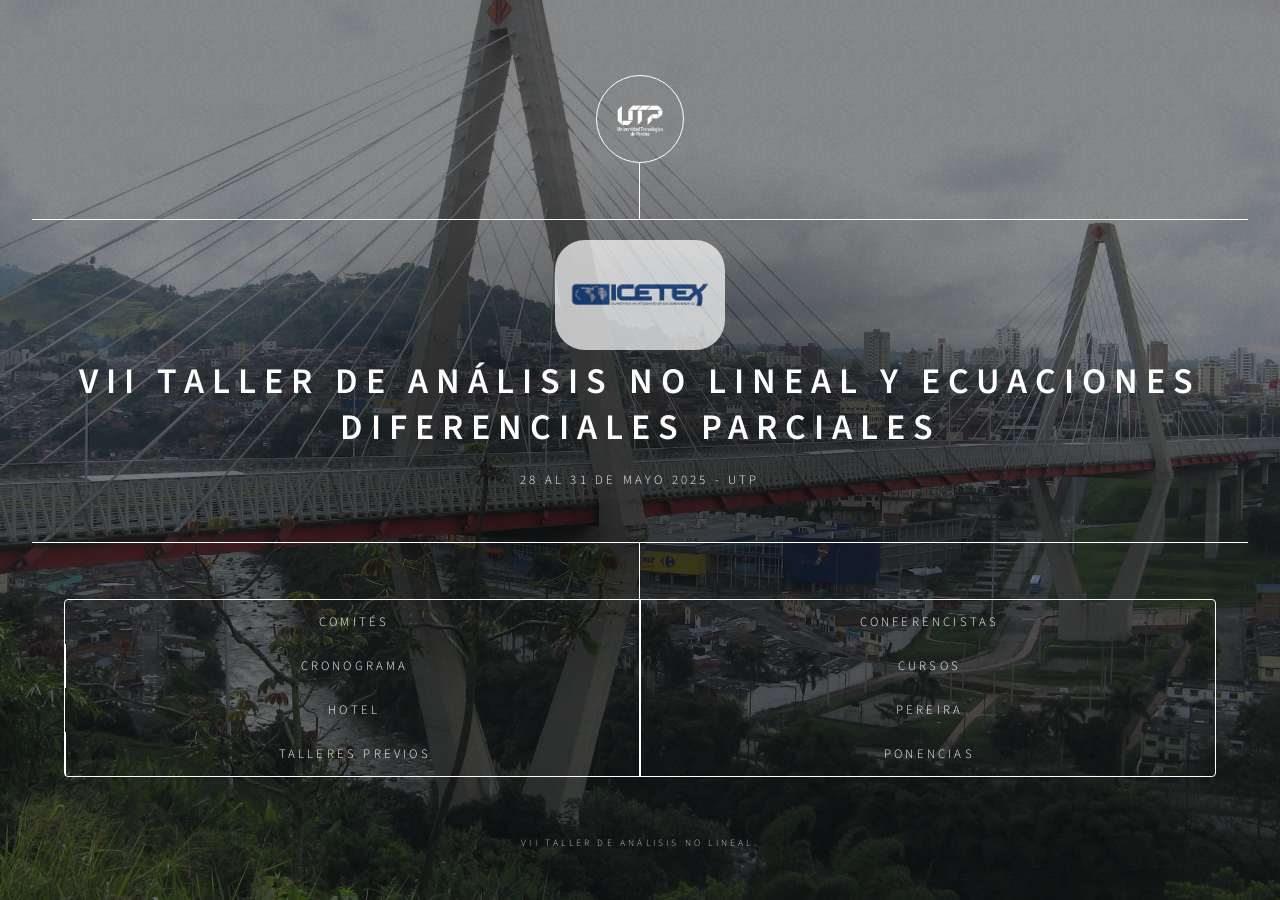
==== index.html @ 069fde7e "v" ====
<!DOCTYPE html>
<!--
	VII taller de análisis no lineal y ecuaciones diferenciales parciales
	html5up.net | @ajlkn
	Free for personal and commercial use under the CCA 3.0 license (html5up.net/license)
-->
<html>
	<head>
		<title>VII taller de análisis no lineal</title>
		<meta charset="utf-8" />
		<meta
			name="viewport"
			content="width=device-width, initial-scale=1, user-scalable=no" />
		<link rel="stylesheet" href="assets/css/main.css" />
		<!-- Foto de pestaña -->
		<link rel="icon" type="image/png" href="./images/logo-utp-square.png" />
		<noscript
			><link rel="stylesheet" href="assets/css/noscript.css"
		/></noscript>
	</head>
	<body class="is-preload">
		<!-- Wrapper -->
		<div id="wrapper">
			<!-- Header -->
			<header id="header">
				<div class="logo">
					<img
						loading="lazy"
						style="
							margin-top: 4px;
							width: 100%;
							height: 100%;
							object-fit: contain;
						"
						src="images/logo-utp.png"
						alt="logo-utp" />
				</div>
				<div class="content">
					<div style="padding-top: 0px" class="inner">
						<img
							loading="lazy"
							style="
								width: 170px;
								padding: 10px;
								max-width: 100%;
								background-color: white;
								content-visibility: auto;
								margin-top: 20px;
								border-radius: 30px;
								opacity: 0.7;
							"
							src="images/logo-icetex.png"
							alt="" />
						<h1>
							VII taller de análisis no lineal y ecuaciones
							diferenciales parciales
						</h1>
						<p>28 al 31 de mayo 2025 - UTP</p>
					</div>
				</div>
				<nav>
					<ul>
						<li><a href="#intro">Comités</a></li>
						<li><a href="#talks">Conferencistas</a></li>
						<li><a href="#schedule">Cronograma</a></li>
						<li>
							<a style="text-wrap: nowrap" href="#mini-courses"
								>Cursos</a
							>
						</li>
						<li><a href="#hotel">Hotel</a></li>
						<li><a href="#pereira">Pereira</a></li>

						<li>
							<a style="text-wrap: nowrap" href="#prev-workshops"
								>Talleres previos</a
							>
						</li>
						<li>
							<a style="text-wrap: nowrap" href="#ponencias"
								>Ponencias</a
							>
						</li>
						<!-- <li><a href="#elements">fotos</a></li> -->
					</ul>
				</nav>
			</header>

			<!-- Main -->
			<div id="main">
				<!-- Intro -->
				<article id="intro">
					<h2 class="major">Comités</h2>
					<span class="image main"
						><img loading="lazy" src="images/pic01.jpg" alt=""
					/></span>
					<div
						style="
							background-color: rgba(255, 255, 255, 0.315);
							border-radius: 10px;
							padding: 10px;
							display: flex;
							justify-content: center;
							flex-direction: column;
							margin-bottom: 30px;
						">
						<div style="width: 100%; text-align: center">
							<b><em>Organiza:</em></b>
						</div>
						<div
							style="
								display: flex;
								align-items: center;
								justify-content: center;
								flex-wrap: wrap;
								content-visibility: auto;
							">
							<img
								loading="lazy"
								style="
									width: 100px;
									padding: 10px;
									max-width: 100%;
									content-visibility: auto;
								"
								src="images/logo-utp-color.png"
								alt="" />
							<img
								loading="lazy"
								style="
									width: 130px;
									padding: 10px;
									max-width: 100%;
									content-visibility: auto;
								"
								src="images/logo-uis.png"
								alt="" />
							<img
								loading="lazy"
								style="
									width: 100px;
									padding: 10px;
									max-width: 100%;
									content-visibility: auto;
								"
								src="images/logo-scm.png"
								alt="" />
							<img
								loading="lazy"
								style="
									width: 100px;
									padding: 10px;
									max-width: 100%;
									content-visibility: auto;
								"
								src="images/logo-icetex.png"
								alt="" />
							<img
								loading="lazy"
								style="
									width: 100px;
									padding: 10px;
									max-width: 100%;
									content-visibility: auto;
								"
								src="images/logo-udf.png"
								alt="" />
							<img
								loading="lazy"
								style="
									width: 100px;
									padding: 10px;
									max-width: 100%;
									content-visibility: auto;
								"
								src="images/logo-unc.png"
								alt="" />
						</div>
					</div>

					<p style="text-align: center">
						<b>Comité Organizador</b> <br />
						- Departamento de Matemáticas (Universidad Tecnológica
						de Pereira)

						<br />
						- Doctorado en Ciencias (universidad Tecnológica de
						Pereira)
						<br />
						- Juan Carlos Hernandez (universidad Nacional Sede
						Bogotá) <br />
						- Sigifredo Herron (Universidad Nacional de Medellin)
						<br />
						- Elder Villamizar (Universidad Industrial de Santander)
						<br />
						- Diana Sanchez (Universidad Nacional Sede Manizales)
						<br />
						- Arturo Sanjuan (Universidad Distrital Francisco Jose
						de Caldas)
					</p>
					<p style="text-align: center">
						<b>Comité Científico</b> <br />
						- Alfonso Castro (Harvey Mudd College, Claremont, USA)
						(Presidente)
						<br />
						- Rosa Pardo (Universidad Complutense, Madrid, España)
						<br />
						- Jorge Cossio (Universidad Nacional Sede Medellin)<br />
						- Fernando Gallego (Universidad Nacional Sede
						Manizales)<br />
						<!-- - Bernhard Ruf (Universidad de Milan, Milan, Italia)<br /> -->
						<!-- - Julio Rossi (Universidad de Buenos Aires, Argentina) -->
					</p>
				</article>

				<!-- talks -->

				<article id="talks">
					<h2 class="major">Conferencistas</h2>
					<span class="image main"
						><img
							loading="lazy"
							src="images/bg-aeroupuerto.jpg"
							alt=""
					/></span>

					<h3 class="major">Conferencistas Internacionales</h3>

					<ul style="list-style-type: none; padding: 0; margin: 0">
						<li
							style="
								border-bottom: 1px solid #ccc;
								padding: 20px 0;
							">
							<div style="display: flex; align-items: center">
								<img
									loading="lazy"
									src="images/conferencistas/alfonso.jpg"
									alt="Alfonso Castro"
									style="
										width: 120px;
										height: 120px;
										border-radius: 50%;
										margin-right: 20px;
									" />

								<div>
									<h3 style="margin: 0; font-size: 1.5em">
										Alfonso Castro
									</h3>
									<p style="margin: 5px 0; color: #ffffff">
										<em
											>Estados Unidos, Harvey Mudd
											College, Claremont</em
										>
									</p>
								</div>
							</div>
						</li>

						<li
							style="
								border-bottom: 1px solid #ccc;
								padding: 20px 0;
							">
							<div style="display: flex; align-items: center">
								<img
									loading="lazy"
									src="images/conferencistas/marcelo.jpg"
									alt="Marcelo Martins"
									style="
										width: 120px;
										height: 120px;
										border-radius: 50%;
										margin-right: 20px;
									" />
								<div>
									<h3 style="margin: 0; font-size: 1.5em">
										MARCELO MARTINS DOS SANTOS
									</h3>
									<p style="margin: 5px 0; color: #ffffff">
										<em
											>Universidade Estadual de Campinas
											Campinas, Brasil</em
										>
									</p>
								</div>
							</div>
						</li>

						<li
							style="
								border-bottom: 1px solid #ccc;
								padding: 20px 0;
							">
							<div style="display: flex; align-items: center">
								<img
									loading="lazy"
									src="images/conferencistas/jaime.jpg"
									alt="Jaime Navarro"
									style="
										width: 120px;
										height: 120px;
										border-radius: 50%;
										margin-right: 20px;
									" />
								<div>
									<h3 style="margin: 0; font-size: 1.5em">
										Jaime Navarro
									</h3>
									<p style="margin: 5px 0; color: #ffffff">
										<em
											>Universidad Autónoma Metropolitana
											de Mexico</em
										>
									</p>
								</div>
							</div>
						</li>

						<li
							style="
								border-bottom: 1px solid #ccc;
								padding: 20px 0;
							">
							<div style="display: flex; align-items: center">
								<img
									loading="lazy"
									src="images/conferencistas/oscar.jpg"
									alt="Oscar Agudelo"
									style="
										width: 120px;
										height: 120px;
										border-radius: 50%;
										margin-right: 20px;
									" />
								<div>
									<h3 style="margin: 0; font-size: 1.5em">
										Oscar Agudelo
									</h3>
									<p style="margin: 5px 0; color: #ffffff">
										<em
											>University of west
											Bohemia in Pilsen</em
										>
									</p>
								</div>
							</div>
						</li>

						<li
							style="
								border-bottom: 1px solid #ccc;
								padding: 20px 0;
							">
							<div style="display: flex; align-items: center">
								<img
									loading="lazy"
									src="images/conferencistas/duvan.jpg"
									alt="Duvan Henao"
									style="
										width: 120px;
										height: 120px;
										border-radius: 50%;
										margin-right: 20px;
										object-fit: cover;
									" />
								<div>
									<h3 style="margin: 0; font-size: 1.5em">
										Duvan Henao
									</h3>
									<p style="margin: 5px 0; color: #ffffff">
										<em>Universidad de O'Higgins, Chile</em>
									</p>
								</div>
							</div>
						</li>

						<!-- <li style="border-bottom: 1px solid #ccc; padding: 20px 0">
              <div style="display: flex; align-items: center">
                <img loading="lazy"
                  src="images/conferencistas/julio.jpg"
                  alt="Julio Rossi"
                  style="
                    width: 120px;
                    height: 120px;
                    border-radius: 50%;
                    margin-right: 20px;
                  "
                />
                <div>
                  <h3 style="margin: 0; font-size: 1.5em">Julio Rossi</h3>
                  <p style="margin: 5px 0; color: #ffffff">
                    <em>Argentina, Universidad de Buenos Aires</em>
                  </p>
                </div>
              </div>
            </li> -->

						<li
							style="
								border-bottom: 1px solid #ccc;
								padding: 20px 0;
							">
							<div style="display: flex; align-items: center">
								<img
									loading="lazy"
									src="images/conferencistas/rosa.jpg"
									alt="Rosa Pardo"
									style="
										width: 120px;
										height: 120px;
										border-radius: 50%;
										margin-right: 20px;
									" />
								<div>
									<h3 style="margin: 0; font-size: 1.5em">
										Rosa Pardo
									</h3>
									<p style="margin: 5px 0; color: #ffffff">
										<em
											>España, Universidad Complutense ,
											Madrid</em
										>
									</p>
								</div>
							</div>
						</li>

						<li
							style="
								border-bottom: 1px solid #ccc;
								padding: 20px 0;
							">
							<div style="display: flex; align-items: center">
								<img
									loading="lazy"
									src="images/conferencistas/matteo.jpeg"
									alt="Matteo Rizzi"
									style="
										width: 120px;
										object-fit: cover;
										height: 120px;
										border-radius: 50%;
										margin-right: 20px;
									" />
								<div>
									<h3 style="margin: 0; font-size: 1.5em">
										Matteo Rizzi
									</h3>
									<p style="margin: 5px 0; color: #ffffff">
										<em>Alemania, Universidad Giessen</em>
									</p>
								</div>
							</div>
						</li>

						<!-- <li
							style="
								border-bottom: 1px solid #ccc;
								padding: 20px 0;
							">
							<div style="display: flex; align-items: center">
								<img loading="lazy"
									src="images/conferencistas/daniel.jpeg"
									alt="Daniel Restrepo"
									style="
										width: 120px;
										height: 120px;
										border-radius: 50%;
										margin-right: 20px;
									" />
								<div>
									<h3 style="margin: 0; font-size: 1.5em">
										Daniel Restrepo
									</h3>
									<p style="margin: 5px 0; color: #ffffff">
										<em
											>Estados Unidos, Johns Hopkins
											University</em
										>
									</p>
								</div>
							</div>
						</li> -->

						<!-- <li
							style="
								border-bottom: 1px solid #ccc;
								padding: 20px 0;
							">
							<div style="display: flex; align-items: center">
								<img loading="lazy"
									src="images/conferencistas/bernard.jpg"
									alt="Bernhard Ruf"
									style="
										width: 120px;
										height: 120px;
										border-radius: 50%;
										margin-right: 20px;
									" />
								<div>
									<h3 style="margin: 0; font-size: 1.5em">
										Bernhard Ruf
									</h3>
									<p style="margin: 5px 0; color: #ffffff">
										<em
											>Italia, Universidad de Milan,
											Milan</em
										>
									</p>
								</div>
							</div>
						</li> -->

						<li
							style="
								border-bottom: 1px solid #ccc;
								padding: 20px 0;
							">
							<div style="display: flex; align-items: center">
								<img
									loading="lazy"
									src="images/conferencistas/mayia.png"
									alt="Maya Chhetr"
									style="
										width: 120px;
										height: 120px;
										border-radius: 50%;
										margin-right: 20px;
									" />
								<div>
									<h3 style="margin: 0; font-size: 1.5em">
										Maya Chhetri
									</h3>
									<p style="margin: 5px 0; color: #ffffff">
										<em
											>Estados Unidos, University of North
											Carolina at Greensboro</em
										>
									</p>
								</div>
							</div>
						</li>

						<li
							style="
								border-bottom: 1px solid #ccc;
								padding: 20px 0;
							">
							<div style="display: flex; align-items: center">
								<img
									loading="lazy"
									src="images/conferencistas/pablo_amster.jpg"
									alt="Pablo Amster"
									style="
										width: 120px;
										height: 120px;
										object-fit: cover;
										border-radius: 50%;
										margin-right: 20px;
									" />
								<div>
									<h3 style="margin: 0; font-size: 1.5em">
										Pablo Amster
									</h3>
									<p style="margin: 5px 0; color: #ffffff">
										<em
											>Argentina, Universidad de Buenos
											Aires</em
										>
									</p>
								</div>
							</div>
						</li>

						<li
							style="
								border-bottom: 1px solid #ccc;
								padding: 20px 0;
							">
							<div style="display: flex; align-items: center">
								<img
									loading="lazy"
									src="images/conferencistas/ratna.jpg"
									alt="Ratnasingham Shivaji"
									style="
										width: 120px;
										height: 120px;
										border-radius: 50%;
										margin-right: 20px;
									" />
								<div>
									<h3 style="margin: 0; font-size: 1.5em">
										Ratnasingham Shivaji
									</h3>
									<p style="margin: 5px 0; color: #ffffff">
										<em
											>Estados Unidos, University of North
											Carolina, Greensboro</em
										>
									</p>
								</div>
							</div>
						</li>
					</ul>

					<h3 style="margin-top: 3em" class="major">
						Conferencistas Nacionales
					</h3>
					<ul style="list-style-type: none; padding: 0; margin: 0">
						<li
							style="
								border-bottom: 1px solid #ccc;
								padding: 20px 0;
							">
							<div style="display: flex; align-items: center">
								<img
									loading="lazy"
									src="images/conferencistas/jorge.jpg"
									alt="Elder"
									style="
										width: 120px;
										height: 120px;
										border-radius: 50%;
										margin-right: 20px;
										object-fit: cover;
									" />

								<div>
									<h3 style="margin: 0; font-size: 1.5em">
										Jorge Cossio
									</h3>
									<p style="margin: 5px 0; color: #ffffff">
										<em>Universidad Nacional, Medellín</em>
									</p>
								</div>
							</div>
						</li>

						<li
							style="
								border-bottom: 1px solid #ccc;
								padding: 20px 0;
							">
							<div style="display: flex; align-items: center">
								<img
									loading="lazy"
									src="images/conferencistas/diana.jpg"
									alt="Elder"
									style="
										width: 120px;
										height: 120px;
										border-radius: 50%;
										margin-right: 20px;
									" />

								<div>
									<h3 style="margin: 0; font-size: 1.5em">
										Diana Sánchez
									</h3>
									<p style="margin: 5px 0; color: #ffffff">
										<em>Universidad Nacional, Manizales</em>
									</p>
								</div>
							</div>
						</li>

						<li
							style="
								border-bottom: 1px solid #ccc;
								padding: 20px 0;
							">
							<div style="display: flex; align-items: center">
								<img
									loading="lazy"
									src="images/conferencistas/cesar.jpg"
									alt="Elder"
									style="
										width: 120px;
										height: 120px;
										border-radius: 50%;
										margin-right: 20px;
									" />

								<div>
									<h3 style="margin: 0; font-size: 1.5em">
										Cesar Augusto Gomez Sierra
									</h3>
									<p style="margin: 5px 0; color: #ffffff">
										<em>Universidad Nacional, Bogotá</em>
									</p>
								</div>
							</div>
						</li>

						<li
							style="
								border-bottom: 1px solid #ccc;
								padding: 20px 0;
							">
							<div style="display: flex; align-items: center">
								<img
									loading="lazy"
									src="images/conferencistas/carlos.jpg"
									alt="Elder"
									style="
										width: 120px;
										height: 120px;
										border-radius: 50%;
										margin-right: 20px;
										object-fit: cover;
									" />

								<div>
									<h3 style="margin: 0; font-size: 1.5em">
										Carlos Velez
									</h3>
									<p style="margin: 5px 0; color: #ffffff">
										<em>Universidad Nacional, Medellín</em>
									</p>
								</div>
							</div>
						</li>

						<li
							style="
								border-bottom: 1px solid #ccc;
								padding: 20px 0;
							">
							<div style="display: flex; align-items: center">
								<img
									loading="lazy"
									src="images/conferencistas/elder.png"
									alt="Elder"
									style="
										width: 120px;
										height: 120px;
										border-radius: 50%;
										margin-right: 20px;
									" />

								<div>
									<h3 style="margin: 0; font-size: 1.5em">
										Elder Villamizar
									</h3>
									<p style="margin: 5px 0; color: #ffffff">
										<em
											>Universidad industrial de
											Santander, Bucaramanga</em
										>
									</p>
								</div>
							</div>
						</li>

						<li
							style="
								border-bottom: 1px solid #ccc;
								padding: 20px 0;
							">
							<div style="display: flex; align-items: center">
								<img
									loading="lazy"
									src="images/conferencistas/sigifredo.jpg"
									alt="Sigifredo"
									style="
										width: 120px;
										height: 120px;
										border-radius: 50%;
										margin-right: 20px;
									" />
								<div>
									<h3 style="margin: 0; font-size: 1.5em">
										Sigifredo Herrón
									</h3>
									<p style="margin: 5px 0; color: #ffffff">
										<em>Universidad Nacional, Medellín</em>
									</p>
								</div>
							</div>
						</li>

						<li
							style="
								border-bottom: 1px solid #ccc;
								padding: 20px 0;
							">
							<div style="display: flex; align-items: center">
								<img
									loading="lazy"
									src="images/conferencistas/emer.jpeg"
									alt="Emer"
									style="
										width: 120px;
										height: 120px;
										border-radius: 50%;
										margin-right: 20px;
									" />
								<div>
									<h3 style="margin: 0; font-size: 1.5em">
										Emer Lopera
									</h3>
									<p style="margin: 5px 0; color: #ffffff">
										<em>Universidad Nacional, Manizales</em>
									</p>
								</div>
							</div>
						</li>

						<li
							style="
								border-bottom: 1px solid #ccc;
								padding: 20px 0;
							">
							<div style="display: flex; align-items: center">
								<img
									loading="lazy"
									src="images/conferencistas/arturo.jpg"
									alt="Arturo"
									style="
										width: 120px;
										height: 120px;
										object-fit: cover;
										object-position: top;
										border-radius: 50%;
										margin-right: 20px;
									" />
								<div>
									<h3 style="margin: 0; font-size: 1.5em">
										Arturo Sanjuan
									</h3>
									<p style="margin: 5px 0; color: #ffffff">
										<em>Universidad Distrital, Bogotá</em>
									</p>
								</div>
							</div>
						</li>

						<li
							style="
								border-bottom: 1px solid #ccc;
								padding: 20px 0;
							">
							<div style="display: flex; align-items: center">
								<img
									loading="lazy"
									src="images/conferencistas/fernando.jpg"
									alt="Arturo"
									style="
										width: 120px;
										height: 120px;
										object-fit: cover;
										object-position: top;
										border-radius: 50%;
										margin-right: 20px;
									" />
								<div>
									<h3 style="margin: 0; font-size: 1.5em">
										Fernando Gallego
									</h3>
									<p style="margin: 5px 0; color: #ffffff">
										<em>Universidad Nacional, Manizales</em>
									</p>
								</div>
							</div>
						</li>
						<li
							style="
								border-bottom: 1px solid #ccc;
								padding: 20px 0;
							">
							<div style="display: flex; align-items: center">
								<img
									loading="lazy"
									src="images/conferencistas/raul.jpg"
									alt="Raul Quintero"
									style="
										width: 120px;
										height: 120px;
										border-radius: 50%;
										margin-right: 20px;
										object-fit: cover;
									" />
								<div>
									<h3 style="margin: 0; font-size: 1.5em">
										Raul Quintero
									</h3>
									<p style="margin: 5px 0; color: #ffffff">
										<em>Universidad del Valle, Cali</em>
									</p>
								</div>
							</div>
						</li>
					</ul>
				</article>

				<!-- schedule -->
				<article id="schedule">
					<h2 class="major">Cronograma</h2>
					<style>
						.image-gallery {
							display: flex;
							gap: 1rem;
							justify-content: center;
							flex-wrap: wrap;
							margin-bottom: 2rem;
						}

						.image-gallery-item {
							max-width: 48%;
							text-align: center;
						}

						.image-gallery-item img {
							width: 100%;
							border-radius: 8px;
						}

						.image-gallery-item p {
							color: white;
							margin-top: 0.5rem;
						}

						@media (max-width: 768px) {
							.image-gallery-item {
								max-width: 100% !important;
							}
						}
					</style>

					<div class="image-gallery">
						<div class="image-gallery-item">
							<img
								src="images/auditorio1.jpg"
								alt="Auditorio 1"
								loading="lazy" />
							<p>Sala Magistral 2</p>
						</div>

						<div class="image-gallery-item">
							<img
								src="images/auditorio2.jpg"
								alt="Auditorio 2"
								loading="lazy" />
							<p>Teatro Bellas Artes</p>
						</div>
					</div>

					<em
						><p>
							Libro de resúmenes:
							<a href="/Abstracts.pdf" target="_blank">
								clic aquí</a
							>
						</p></em
					>

					<style>
						.schedule-day {
							margin-top: 3rem;
						}

						.schedule-day h3 {
							font-size: 1.3rem;
							color: #ffffff;
							border-left: 4px solid #0af;
							padding-left: 12px;
							margin-bottom: 1.5rem;
							text-transform: uppercase;
							letter-spacing: 1px;
						}

						.schedule-card {
							background: rgba(255, 255, 255, 0.05);
							border: 1px solid rgba(255, 255, 255, 0.1);
							border-radius: 10px;
							padding: 1rem 1.2rem;
							margin-bottom: 1rem;
							transition: background 0.3s ease;
						}

						.schedule-card:hover {
							background: rgba(255, 255, 255, 0.08);
						}

						.schedule-time {
							font-weight: bold;
							font-size: 0.9rem;
							color: #0af;
							margin-bottom: 0.3rem;
						}

						.schedule-title {
							color: #ffffff;
							font-size: 1.05rem;
							font-weight: 600;
						}

						.schedule-speaker {
							color: #aaaaaa;
							font-size: 0.9rem;
							margin-top: 0.2rem;
						}
					</style>

					<!-- Miércoles 28 de Mayo de 2025 -->
					<div class="schedule-day">
						<h3>Miércoles 28 de Mayo de 2025</h3>

						<div class="schedule-card">
							<div class="schedule-time">8:30–9:00</div>
							<div class="schedule-title">Inauguración</div>
						</div>

						<div class="schedule-card">
							<div class="schedule-time">9:00–10:00</div>
							<div class="schedule-title">
								Contributions of Professor José Francisco
								Caicedo to Nonlinear Analysis
							</div>
							<div class="schedule-speaker">
								Alfonso Castro – Sala Magistral 2 Bloque 13
							</div>
						</div>

						<div class="schedule-card">
							<div class="schedule-time">10:00–10:30</div>
							<div class="schedule-title">Café</div>
						</div>

						<div class="schedule-card">
							<div class="schedule-time">10:30–11:30</div>
							<div class="schedule-title">
								Nonlinear Eigenvalue Problems with Nonlinear
								Boundary Condition
							</div>
							<div class="schedule-speaker">
								Maya Chhetri – Sala Magistral 2 Bloque 13
							</div>
						</div>

						<div class="schedule-card">
							<div class="schedule-time">11:30–12:00</div>
							<div class="schedule-title">
								Waves in Fluids: Generation and Propagation
							</div>
							<div class="schedule-speaker">
								David Andrade – Sala Magistral 2 Bloque 13
							</div>
						</div>

						<div class="schedule-card">
							<div class="schedule-time">2:30–3:00</div>
							<div class="schedule-title">
								Large Time Behaviour of a Dispersive Time-Delay
								Dynamical System
							</div>
							<div class="schedule-speaker">
								Fernando Gallego – Sala Magistral 2 Bloque 13
							</div>
						</div>

						<!-- Última charla movida a las 3:00–3:30 -->
						<div class="schedule-card">
							<div class="schedule-time">3:00–3:30</div>
							<div class="schedule-title">
								About Some Generalized Nonlocal Diffusion Models
							</div>
							<div class="schedule-speaker">
								César Gómez – Sala Magistral 2 Bloque 13
							</div>
						</div>

						<!-- Resto corrido -->
						<div class="schedule-card">
							<div class="schedule-time">3:30–4:00</div>
							<div class="schedule-title">Café</div>
						</div>

						<div class="schedule-card">
							<div class="schedule-time">4:00–5:00</div>
							<div class="schedule-title">
								Some Aspects of Positive Solutions for
								Hamiltonian Elliptic Systems with Concave-Convex
								Nonlinearities
							</div>
							<div class="schedule-speaker">
								Oscar Agudelo – Sala Magistral 2 Bloque 13
							</div>
						</div>

						<div class="schedule-card">
							<div class="schedule-time">5:00–5:30</div>
							<div class="schedule-title">
								Applications of a Sub-Super Solution Theorem to
								Elliptic Problems
							</div>
							<div class="schedule-speaker">
								Diana Sánchez – Sala Magistral 2 Bloque 13
							</div>
						</div>

						<div class="schedule-card">
							<div class="schedule-time">5:30–6:00</div>
							<div class="schedule-title">
								Acto Cultural: Danzas Trietnias – Sala Magistral
								2 Bloque 13
							</div>
						</div>
					</div>

					<!-- Jueves 29 de Mayo de 2025 -->
					<div class="schedule-day">
						<h3>Jueves 29 de Mayo de 2025</h3>

						<div class="schedule-card">
							<div class="schedule-time">8:30–9:00</div>
							<div class="schedule-title">
								Qualitative Analysis for a Pearl Model
							</div>
							<div class="schedule-speaker">
								Alexander Gutierrez – Sala Magistral 2 Bloque 13
							</div>
						</div>

						<div class="schedule-card">
							<div class="schedule-time">9:00–10:00</div>
							<div class="schedule-title">
								Characterization of Triebel-Lizorkin Spaces via
								the Continuous Wavelet Transform
							</div>
							<div class="schedule-speaker">
								Marcelo dos Santos – Sala Magistral 2 Bloque 13
							</div>
						</div>

						<div class="schedule-card">
							<div class="schedule-time">10:00–10:30</div>
							<div class="schedule-title">Café</div>
						</div>

						<div class="schedule-card">
							<div class="schedule-time">10:30–11:30</div>
							<div class="schedule-title">
								On the Existence of Solitary Wave Solutions for
								a Fifth-Order Kaup-Kupershmidt-KdV Type Equation
							</div>
							<div class="schedule-speaker">
								Raúl Quintero – Sala Magistral 2 Bloque 13
							</div>
						</div>

						<div class="schedule-card">
							<div class="schedule-time">11:30–12:00</div>
							<div class="schedule-title">
								Existence and Nonexistence of Positive Solutions
								for a Class of Quasilinear Problems
							</div>
							<div class="schedule-speaker">
								Emer Lopera – Sala Magistral 2 Bloque 13
							</div>
						</div>

						<div class="schedule-card">
							<div class="schedule-time">2:30–3:00</div>
							<div class="schedule-title">
								On the Existence, Regularity and Control Theory
								of Some Chemotaxis Model
							</div>
							<div class="schedule-speaker">
								Élder Villamizar – Sala Magistral 2 Bloque 13
							</div>
						</div>

						<!-- Última charla movida a las 3:00–3:30 -->
						<div class="schedule-card">
							<div class="schedule-time">3:00–3:30</div>
							<div class="schedule-title">
								The Laplacian Operator and Generalizations
							</div>
							<div class="schedule-speaker">
								Sigifredo Herrón – Sala Magistral 2 Bloque 13
							</div>
						</div>

						<!-- Resto corrido -->
						<div class="schedule-card">
							<div class="schedule-time">3:30–4:00</div>
							<div class="schedule-title">Café</div>
						</div>

						<div class="schedule-card">
							<div class="schedule-time">4:00–5:00</div>
							<div class="schedule-title">
								Positive Solutions for Slightly Subcritical
								Quasilinear Problems
							</div>
							<div class="schedule-speaker">
								Duván Henao – Sala Magistral 2 Bloque 13
							</div>
						</div>

						<div class="schedule-card">
							<div class="schedule-time">5:00–5:30</div>
							<div class="schedule-title">
								Some Aspects of Positive Solutions for
								Hamiltonian Elliptic Systems with Concave-Convex
								Nonlinearities
							</div>
							<div class="schedule-speaker">
								Carlos Vélez – Sala Magistral 2 Bloque 13
							</div>
						</div>

						<div class="schedule-card">
							<div class="schedule-time">5:30–6:00</div>
							<div class="schedule-title">
								Existence of Weak Solutions for the Burgers
								Equation with Time-Dependent Coefficient
							</div>
							<div class="schedule-speaker">
								Oscar Rojas – Sala Magistral 2 Bloque 13
							</div>
						</div>

						<div class="schedule-card">
							<div class="schedule-time">6:30–7:00</div>
							<div class="schedule-title">
								Concierto Sinfónica – Teatro Bellas Artes
							</div>
						</div>
					</div>

					<!-- Viernes 30 de Mayo de 2025 -->
					<div class="schedule-day">
						<h3>Viernes 30 de Mayo de 2025</h3>

						<div class="schedule-card">
							<div class="schedule-time">8:30–9:00</div>
							<div class="schedule-title">
								Riemann Problems for Hyperbolic Systems of
								Conservation Laws with a Time-Dependent
								Coulomb-Like Friction Term
							</div>
							<div class="schedule-speaker">
								Richard De la Cruz – Sala Magistral 2 Bloque 13
							</div>
						</div>

						<div class="schedule-card">
							<div class="schedule-time">9:00–10:00</div>
							<div class="schedule-title">
								Characterization of Triebel-Lizorkin Spaces via
								the Continuous Wavelet Transform
							</div>
							<div class="schedule-speaker">
								Jaime Navarro – Sala Magistral 2 Bloque 13
							</div>
						</div>

						<div class="schedule-card">
							<div class="schedule-time">10:00–10:30</div>
							<div class="schedule-title">Café</div>
						</div>

						<div class="schedule-card">
							<div class="schedule-time">10:30–11:30</div>
							<div class="schedule-title">
								A Metapopulation Model with Almost Periodic
								Colonization and Extinction Rates
							</div>
							<div class="schedule-speaker">
								Pablo Amster – Sala Magistral 2 Bloque 13
							</div>
						</div>

						<div class="schedule-card">
							<div class="schedule-time">11:30–12:00</div>
							<div class="schedule-title">
								A Review on the Range of the Semilinear Wave
								Equation with Non-Monotone Nonlinearity
							</div>
							<div class="schedule-speaker">
								Arturo Sanjuán – Sala Magistral 2 Bloque 13
							</div>
						</div>

						<div class="schedule-card">
							<div class="schedule-time">2:30–3:00</div>
							<div class="schedule-title">
								Existence of Multiple Solutions for a
								Quasilinear Elliptic Problem
							</div>
							<div class="schedule-speaker">
								Jorge Cossio – Sala Magistral 2 Bloque 13
							</div>
						</div>

						<!-- Última charla movida a las 3:00–3:30 -->
						<div class="schedule-card">
							<div class="schedule-time">3:00–3:30</div>
							<div class="schedule-title">
								Lusternik-Schnirelman and Morse Theory for the
								Van der Waals–Cahn–Hilliard Equation with Volume
								Constraint
							</div>
							<div class="schedule-speaker">
								Luis Osorio – Sala Magistral 2 Bloque 13
							</div>
						</div>

						<!-- Resto corrido -->
						<div class="schedule-card">
							<div class="schedule-time">3:30–4:00</div>
							<div class="schedule-title">Café</div>
						</div>

						<div class="schedule-card">
							<div class="schedule-time">4:00–5:00</div>
							<div class="schedule-title">
								Positive Solutions for Slightly Subcritical
								Quasilinear Problems
							</div>
							<div class="schedule-speaker">
								Rosa Pardo – Sala Magistral 2 Bloque 13
							</div>
						</div>

						<div class="schedule-card">
							<div class="schedule-time">5:00–5:30</div>
							<div class="schedule-title">
								Gradient Systems of Polynomial Solutions to the
								Laplace Equation
							</div>
							<div class="schedule-speaker">
								Oscar Ramírez – Sala Magistral 2 Bloque 13
							</div>
						</div>

						<div class="schedule-card">
							<div class="schedule-time">5:30–6:00</div>
							<div class="schedule-title">
								An Example on the Quadrature Method
							</div>
							<div class="schedule-speaker">
								Diego Castro – Sala Magistral 2 Bloque 13
							</div>
						</div>
					</div>

					<!-- Sábado 31 de Mayo de 2025 -->
					<div class="schedule-day">
						<h3>Sábado 31 de Mayo de 2025</h3>

						<div class="schedule-card">
							<div class="schedule-time">8:30–9:00</div>
							<div class="schedule-title">
								Mathematical Model and Real-Time Sensor for the
								Dynamics of Dissolved Oxygen and Temperature in
								Closed Fish Transport Systems
							</div>
							<div class="schedule-speaker">
								Yineth Arce – Sala Magistral 2 Bloque 13
							</div>
						</div>

						<div class="schedule-card">
							<div class="schedule-time">9:00–10:00</div>
							<div class="schedule-title">
								Existence of Weak Solution for the Cauchy
								Problem Associated with the ARG
								Traffic Flow Model
							</div>
							<div class="schedule-speaker">
								Juan Carlos Hernández – Sala Magistral 2 Bloque
								13
							</div>
						</div>
					</div>
				</article>

				<!-- Contact -->
				<article id="mini-courses">
					<h2 class="major">Cursos</h2>
					<span class="image main"
						><img
							loading="lazy"
							src="images/bg-estadio.webp"
							alt=""
					/></span>
					<em>En construcción...</em>
				</article>

				<article id="hotel">
					<h2 class="major">Hotel</h2>
					<span class="image main">
						<img
							loading="lazy"
							style="
								aspect-ratio: 16/9;
								object-fit: cover;
								content-visibility: auto;
							"
							src="images/hotel1.png"
							alt="" />
					</span>

					<!-- Sección del hotel donde se alojarán los asistentes -->
					<section style="margin-bottom: 2rem" id="hotel">
						<h3 style="margin-bottom: 0px">
							Hotel Alamos del Parque
						</h3>
						<a
							href="https://maps.app.goo.gl/wLBFpY5NvTFXaeAPA"
							target="_blank">
							<em>Ver Ubicación</em>
						</a>
					</section>
					<!-- Fin sección hotel -->

					<!-- Sección de tarifas y servicios -->
					<section style="margin-top: 2rem" id="tarifas">
						<h3>Tarifas Corporativas</h3>

						<ul>
							<li>
								Habitación Superior Estándar 1 persona: $
								188.000 + IVA $ 223.720
							</li>
							<li>
								Habitación cama doble matrimonio 2 personas: $
								218.000 + IVA $259.420
							</li>
							<li>
								Habitación dos camas semidobles 2 personas: $
								218.000 + IVA $259.420
							</li>
							<li>
								Habitación con balcón: $ 235.000 + IVA $ 279.650
							</li>
							<li>
								Habitación suite familiar: $387.000 + IVA $
								460.530
							</li>
						</ul>
						<p>
							<strong>Incluye:</strong> Seguro Hotelero y
							Desayuno.
						</p>

						<h4>Alimentación</h4>
						<p>
							Estas tarifas se mantendrán durante todo el año
							2025. La opción de desayunos se mantiene con los
							mismos horarios de 7 am a 10 am y requerimientos
							especiales de desayuno para llevar, si es antes de
							las 7 am.
						</p>
						<p>
							Si la persona requiere almuerzo o cena se puede
							armar un paquete completo dado que el Hotel cuenta
							con servicio prestado por Pintadito Café –
							Restaurante.
						</p>

						<h4>Formas de Pago</h4>
						<p>Pago al momento del Check-In.</p>

						<p>
							<strong>Dirección:</strong> Calle 13 #24-139 Barrio
							Los Álamos<br />
							<strong>Teléfono:</strong> (6)326 42 37<br />
							<strong>Celular:</strong> 3046593798<br />
							<strong>Email:</strong>
							<a href="mailto:reservas@hotelalamosdelparque.com"
								>reservas@hotelalamosdelparque.com</a
							>
						</p>
					</section>

					<div style="display: flex; flex-wrap: wrap; gap: 20px">
						<!-- Imagen 1: Fachada del hotel -->
						<div style="flex: 1 1 45%">
							<span
								style="margin-bottom: 1rem; margin-top: 2rem"
								class="image main">
								<img
									loading="lazy"
									src="images/bg-hotel.jpg"
									style="
										aspect-ratio: 16/9;
										object-fit: cover;
										content-visibility: auto;
									"
									alt="Fachada del hotel" />
							</span>
							<p style="margin-bottom: 0.5rem">Fachada</p>
						</div>

						<!-- Imagen 3: Lobby -->
						<div style="flex: 1 1 45%">
							<span
								style="margin-bottom: 1rem; margin-top: 2rem"
								class="image main">
								<img
									loading="lazy"
									src="images/hotel3.png"
									style="
										aspect-ratio: 16/9;
										object-fit: cover;
										content-visibility: auto;
									"
									alt="Lobby del hotel" />
							</span>
							<p style="margin-bottom: 0.5rem">Lobby principal</p>
						</div>
						<!-- Imagen 4: Lobby -->
						<div style="flex: 1 1 45%">
							<span
								style="margin-bottom: 1rem; margin-top: 2rem"
								class="image main">
								<img
									loading="lazy"
									src="images/hotel4.png"
									style="
										aspect-ratio: 16/9;
										object-fit: cover;
										content-visibility: auto;
									"
									alt="Lobby del hotel" />
							</span>
							<p style="margin-bottom: 0.5rem">
								Otro ángulo del lobby
							</p>
						</div>

						<!-- Imagen 2: Habitación -->
						<div style="flex: 1 1 45%">
							<span
								style="margin-bottom: 1rem; margin-top: 2rem"
								class="image main">
								<img
									loading="lazy"
									src="images/superior.jpg"
									style="
										aspect-ratio: 16/9;
										object-fit: cover;
										content-visibility: auto;
									"
									alt="Habitación con vista" />
							</span>
							<p style="margin-bottom: 0.5rem">
								Habitación Superior Standard
							</p>
						</div>

						<!-- Imagen 2: Habitación -->
						<div style="flex: 1 1 45%">
							<span
								style="margin-bottom: 1rem; margin-top: 2rem"
								class="image main">
								<img
									loading="lazy"
									src="images/semidobles.jpg"
									style="
										aspect-ratio: 16/9;
										object-fit: cover;
										content-visibility: auto;
									"
									alt="Habitación con vista" />
							</span>
							<p style="margin-bottom: 0.5rem">
								Habitación Camas Semi Dobles
							</p>
						</div>

						<!-- Imagen 2: Habitación -->
						<div style="flex: 1 1 45%">
							<span
								style="margin-bottom: 1rem; margin-top: 2rem"
								class="image main">
								<img
									loading="lazy"
									src="images/balcon.jpg"
									style="
										aspect-ratio: 16/9;
										object-fit: cover;
										content-visibility: auto;
									"
									alt="Habitación con vista" />
							</span>
							<p style="margin-bottom: 0.5rem">
								Habitación con Balcón
							</p>
						</div>

						<!-- Imagen 2: Habitación -->
						<div style="flex: 1 1 45%">
							<span
								style="margin-bottom: 1rem; margin-top: 2rem"
								class="image main">
								<img
									loading="lazy"
									src="images/familiar.jpg"
									style="
										aspect-ratio: 16/9;
										object-fit: cover;
										content-visibility: auto;
									"
									alt="Habitación con vista" />
							</span>
							<p style="margin-bottom: 0.5rem">
								Habitación Suite Familiar
							</p>
						</div>

						<div style="flex: 1 1 45%">
							<span
								style="margin-bottom: 1rem; margin-top: 2rem"
								class="image main">
								<img
									loading="lazy"
									src="images/sencilla.jpg"
									style="
										aspect-ratio: 16/9;
										object-fit: cover;
										content-visibility: auto;
									"
									alt="Habitación con vista" />
							</span>
							<p style="margin-bottom: 0.5rem">
								Habitación sencila
							</p>
						</div>
					</div>
				</article>

				<!-- pereira -->
				<article id="pereira">
					<h2 class="major">Pereira</h2>

					<!-- Se mantiene la imagen principal o cualquier otro contenido original -->
					<span class="image main">
						<img loading="lazy" src="images/pic03.jpg" alt="" />
					</span>

					<p>
						<a
							target="_blank"
							href="file:///C:/Users/User/AppData/Local/Microsoft/Windows/INetCache/IE/07JPQB5H/WEB-Mapa-Turismo-PEREIRA[1].pdf"
							>- Sitios Turisticos</a
						>
						<br />
						<a
							target="_blank"
							href="https://cotelcorisaralda.org/afiliados/"
							>- Hoteles</a
						>
						<br />
						<a target="_blank" href="https://aeromate.gov.co/">
							- Aeropuerto
						</a>
						<br />
						<a target="_blank" href="https://utp.edu.co/">
							- Departamento de Matemáticas
						</a>
					</p>

					<iframe
						width="100%"
						height="400"
						src="https://www.youtube.com/embed/LH5Dhiwt3K0?si=urdGrkJH7YRPoXYE"
						title="YouTube video player"
						frameborder="0"
						allow="accelerometer; autoplay; clipboard-write; encrypted-media; gyroscope; picture-in-picture; web-share"
						referrerpolicy="strict-origin-when-cross-origin"
						allowfullscreen>
					</iframe>
				</article>

				<!-- ponencias -->
				<article id="ponencias">
					<h2 class="major">abstract</h2>

					<!-- Se mantiene la imagen principal o cualquier otro contenido original -->
					<span class="image main">
						<img loading="lazy" src="images/pic03.jpg" alt="" />
					</span>

					Recepción de Trabajos <br />

					Invitamos a la comunidad matemática a postular la
					presentación de resultados de investigación
					<br />
					<br />
					• Resúmenes (máximo dos páginas).
					<br />
					• Las postulaciones serán consideradas para presentaciones,
					como ponencia o posters.
					<br />
					<br />
					Se deberán enviar las propuestas en formato PDF, al correo
					<a href="mailto:caramirez@utp.edu.co"
						>caramirez@utp.edu.co</a
					>
					Fecha límite para el envío de trabajos: 6 de abril de 2025
				</article>

				<!-- contacts -->
				<article id="contacts">
					<h2 class="major">Cont ctos</h2>
					<span class="image main"
						><img loading="lazy" src="images/pic03.jpg" alt=""
					/></span>
					<p>
						Lorem ipsum dolor sit amet, consectetur et adipiscing
						elit. Praesent eleifend dignissim arcu, at eleifend
						sapien imperdiet ac. Aliquam erat volutpat. Praesent
						urna nisi, fringila lorem et vehicula lacinia quam.
						Integer sollicitudin mauris nec lorem luctus ultrices.
						Aliquam libero et malesuada fames ac ante ipsum primis
						in faucibus. Cras viverra ligula sit amet ex mollis
						mattis lorem ipsum dolor sit amet.
					</p>
				</article>

				<!-- prev-workshops -->
				<article id="prev-workshops">
					<h2 class="major">Talleres Previos</h2>
					<span class="image main"
						><img loading="lazy" src="images/bg-utp.jpg" alt=""
					/></span>
					<p>
						Fundados por los profesores José Francisco Caicedo y
						Alfonso Castro, Desde 2010, el Taller de Análisis No
						Lineal y Ecuaciones Diferenciales Parciales se ha
						llevado a cabo en Colombia con los esfuerzos conjuntos
						de la Universidad Nacional, la Universidad Sergio
						Arboleda y la Universidad Distrital.
					</p>
					<p>
						El taller ha contado con la participación de numerosos
						investigadores importantes en el campo del análisis no
						lineal y las ecuaciones diferenciales parciales, como
						Peter Bates, Monica Clapp, Bernhard Ruff, Ratnasingham
						Shivaji, Marcelo dos Santos, Filomena Pacella, Julio
						Rossi, Pablo Amster, Jaime Navarro y Rosa Pardo, entre
						otros.
					</p>
					<p>Estas son las ediciones previas del taller:</p>
					<ul>
						<li>
							<a
								target="_blank"
								href="https://www.google.com/url?q=https%3A%2F%2Fwww.math.hmc.edu%2F~castro%2FTallerBogota.html&sa=D&sntz=1&usg=AOvVaw1q1oLnCEqJ1UU9wQeUlyJK"
								>I Taller en la Universidad Nacional de Colombia
								- Bogotá, 2010</a
							>
						</li>
						<li>
							<a target="_blank"
								>II Taller en la Universidad Nacional de
								Colombia - Bogotá, 2012</a
							>
						</li>
						<li>
							<a
								target="_blank"
								href="https://www.google.com/url?q=https%3A%2F%2Fsites.google.com%2Funal.edu.co%2Fiii-taller-analisis-no-lineal&sa=D&sntz=1&usg=AOvVaw2YO4KmPtKEa7mdWUjQ6rd4"
								>III Taller en la Universidad Sergio Arboleda -
								Bogotá, 2015</a
							>
						</li>
						<li>
							<a
								target="_blank"
								href="http://www.google.com/url?q=http%3A%2F%2Finvestigacion.unal.edu.co%2Fboletin%2Fnotas-boletin-un-investiga%2Fnews%2Fiv-taller-internacional-de-analisis-no-lineal-y-ecuaciones-diferenciales-parciales%2F&sa=D&sntz=1&usg=AOvVaw1yxnrVC3KBHYAh_izbnAm9"
								>IV Taller en la Universidad Nacional de
								Colombia - Manizales, 2017</a
							>
						</li>

						<li>
							<a
								target="_blank"
								href="https://sites.google.com/unal.edu.co/vtaller/home?pli=1">
								V Taller en la Universidad Nacional de
								Cololombia - Bogota, 2019</a
							>
						</li>
						<li>
							<a
								target="_blank"
								href="https://sites.google.com/unal.edu.co/talleranalisisnolineal2023/home"
								>VI Workshop held in Universidad Nacional de
								Colombia - Manizales, 2023</a
							>
						</li>
					</ul>
				</article>

				<!-- photos -->
				<article id="photos">
					<h2 class="major">Fotos</h2>
					<span class="image main"
						><img loading="lazy" src="images/pic03.jpg" alt=""
					/></span>
					<p>
						Lorem ipsum dolor sit amet, consectetur et adipiscing
						elit. Praesent eleifend dignissim arcu, at eleifend
						sapien imperdiet ac. Aliquam erat volutpat. Praesent
						urna nisi, fringila lorem et vehicula lacinia quam.
						Integer sollicitudin mauris nec lorem luctus ultrices.
						Aliquam libero et malesuada fames ac ante ipsum primis
						in faucibus. Cras viverra ligula sit amet ex mollis
						mattis lorem ipsum dolor sit amet.
					</p>
				</article>

				<!-- Elements -->
				<article id="elements">
					<h2 class="major">Elements</h2>

					<section>
						<h3 class="major">Text</h3>
						<p>
							This is <b>bold</b> and this is
							<strong>strong</strong>. This is <i>italic</i> and
							this is <em>emphasized</em>. This is
							<sup>superscript</sup> text and this is
							<sub>subscript</sub> text. This is
							<u>underlined</u> and this is code:
							<code>for (;;) { ... }</code>. Finally,
							<a href="#">this is a link</a>.
						</p>
						<hr />
						<h2>Heading Level 2</h2>
						<h3>Heading Level 3</h3>
						<h4>Heading Level 4</h4>
						<h5>Heading Level 5</h5>
						<h6>Heading Level 6</h6>
						<hr />
						<h4>Blockquote</h4>
						<blockquote>
							Fringilla nisl. Donec accumsan interdum nisi, quis
							tincidunt felis sagittis eget tempus euismod.
							Vestibulum ante ipsum primis in faucibus vestibulum.
							Blandit adipiscing eu felis iaculis volutpat ac
							adipiscing accumsan faucibus. Vestibulum ante ipsum
							primis in faucibus lorem ipsum dolor sit amet nullam
							adipiscing eu felis.
						</blockquote>
						<h4>Preformatted</h4>
						<pre><code>i = 0;

              while (!deck.isInOrder()) {
                  print 'Iteration ' + i;
                  deck.shuffle();
                  i++;
              }

              print 'It took ' + i + ' iterations to sort the deck.';</code></pre>
					</section>

					<section>
						<h3 class="major">Lists</h3>

						<h4>Unordered</h4>
						<ul>
							<li>Dolor pulvinar etiam.</li>
							<li>Sagittis adipiscing.</li>
							<li>Felis enim feugiat.</li>
						</ul>

						<h4>Alternate</h4>
						<ul class="alt">
							<li>Dolor pulvinar etiam.</li>
							<li>Sagittis adipiscing.</li>
							<li>Felis enim feugiat.</li>
						</ul>

						<h4>Ordered</h4>
						<ol>
							<li>Dolor pulvinar etiam.</li>
							<li>Etiam vel felis viverra.</li>
							<li>Felis enim feugiat.</li>
							<li>Dolor pulvinar etiam.</li>
							<li>Etiam vel felis lorem.</li>
							<li>Felis enim et feugiat.</li>
						</ol>
						<h4>Icons</h4>
						<ul class="icons">
							<li>
								<a href="#" class="icon brands fa-twitter"
									><span class="label">Twitter</span></a
								>
							</li>
							<li>
								<a href="#" class="icon brands fa-facebook-f"
									><span class="label">Facebook</span></a
								>
							</li>
							<li>
								<a href="#" class="icon brands fa-instagram"
									><span class="label">Instagram</span></a
								>
							</li>
							<li>
								<a href="#" class="icon brands fa-github"
									><span class="label">Github</span></a
								>
							</li>
						</ul>

						<h4>Actions</h4>
						<ul class="actions">
							<li>
								<a href="#" class="button primary">Default</a>
							</li>
							<li><a href="#" class="button">Default</a></li>
						</ul>
						<ul class="actions stacked">
							<li>
								<a href="#" class="button primary">Default</a>
							</li>
							<li><a href="#" class="button">Default</a></li>
						</ul>
					</section>

					<section>
						<h3 class="major">Table</h3>
						<h4>Default</h4>
						<div class="table-wrapper">
							<table>
								<thead>
									<tr>
										<th>Name</th>
										<th>Description</th>
										<th>Price</th>
									</tr>
								</thead>
								<tbody>
									<tr>
										<td>Item One</td>
										<td>
											Ante turpis integer aliquet
											porttitor.
										</td>
										<td>29.99</td>
									</tr>
									<tr>
										<td>Item Two</td>
										<td>
											Vis ac commodo adipiscing arcu
											aliquet.
										</td>
										<td>19.99</td>
									</tr>
									<tr>
										<td>Item Three</td>
										<td>
											Morbi faucibus arcu accumsan lorem.
										</td>
										<td>29.99</td>
									</tr>
									<tr>
										<td>Item Four</td>
										<td>
											Vitae integer tempus condimentum.
										</td>
										<td>19.99</td>
									</tr>
									<tr>
										<td>Item Five</td>
										<td>
											Ante turpis integer aliquet
											porttitor.
										</td>
										<td>29.99</td>
									</tr>
								</tbody>
								<tfoot>
									<tr>
										<td colspan="2"></td>
										<td>100.00</td>
									</tr>
								</tfoot>
							</table>
						</div>

						<h4>Alternate</h4>
						<div class="table-wrapper">
							<table class="alt">
								<thead>
									<tr>
										<th>Name</th>
										<th>Description</th>
										<th>Price</th>
									</tr>
								</thead>
								<tbody>
									<tr>
										<td>Item One</td>
										<td>
											Ante turpis integer aliquet
											porttitor.
										</td>
										<td>29.99</td>
									</tr>
									<tr>
										<td>Item Two</td>
										<td>
											Vis ac commodo adipiscing arcu
											aliquet.
										</td>
										<td>19.99</td>
									</tr>
									<tr>
										<td>Item Three</td>
										<td>
											Morbi faucibus arcu accumsan lorem.
										</td>
										<td>29.99</td>
									</tr>
									<tr>
										<td>Item Four</td>
										<td>
											Vitae integer tempus condimentum.
										</td>
										<td>19.99</td>
									</tr>
									<tr>
										<td>Item Five</td>
										<td>
											Ante turpis integer aliquet
											porttitor.
										</td>
										<td>29.99</td>
									</tr>
								</tbody>
								<tfoot>
									<tr>
										<td colspan="2"></td>
										<td>100.00</td>
									</tr>
								</tfoot>
							</table>
						</div>
					</section>

					<section>
						<h3 class="major">Buttons</h3>
						<ul class="actions">
							<li>
								<a href="#" class="button primary">Primary</a>
							</li>
							<li><a href="#" class="button">Default</a></li>
						</ul>
						<ul class="actions">
							<li><a href="#" class="button">Default</a></li>
							<li><a href="#" class="button small">Small</a></li>
						</ul>
						<ul class="actions">
							<li>
								<a
									href="#"
									class="button primary icon solid fa-download"
									>Icon</a
								>
							</li>
							<li>
								<a
									href="#"
									class="button icon solid fa-download"
									>Icon</a
								>
							</li>
						</ul>
						<ul class="actions">
							<li>
								<span class="button primary disabled"
									>Disabled</span
								>
							</li>
							<li>
								<span class="button disabled">Disabled</span>
							</li>
						</ul>
					</section>

					<section>
						<h3 class="major">Form</h3>
						<form method="post" action="#">
							<div class="fields">
								<div class="field half">
									<label for="demo-name">Name</label>
									<input
										type="text"
										name="demo-name"
										id="demo-name"
										value=""
										placeholder="Jane Doe" />
								</div>
								<div class="field half">
									<label for="demo-email">Email</label>
									<input
										type="email"
										name="demo-email"
										id="demo-email"
										value=""
										placeholder="jane@untitled.tld" />
								</div>
								<div class="field">
									<label for="demo-category">Category</label>
									<select
										name="demo-category"
										id="demo-category">
										<option value="">-</option>
										<option value="1">Manufacturing</option>
										<option value="1">Shipping</option>
										<option value="1">
											Administration
										</option>
										<option value="1">
											Human Resources
										</option>
									</select>
								</div>
								<div class="field half">
									<input
										type="radio"
										id="demo-priority-low"
										name="demo-priority"
										checked />
									<label for="demo-priority-low">Low</label>
								</div>
								<div class="field half">
									<input
										type="radio"
										id="demo-priority-high"
										name="demo-priority" />
									<label for="demo-priority-high">High</label>
								</div>
								<div class="field half">
									<input
										type="checkbox"
										id="demo-copy"
										name="demo-copy" />
									<label for="demo-copy"
										>Email me a copy</label
									>
								</div>
								<div class="field half">
									<input
										type="checkbox"
										id="demo-human"
										name="demo-human"
										checked />
									<label for="demo-human">Not a robot</label>
								</div>
								<div class="field">
									<label for="demo-message">Message</label>
									<textarea
										name="demo-message"
										id="demo-message"
										placeholder="Enter your message"
										rows="6"></textarea>
								</div>
							</div>
							<ul class="actions">
								<li>
									<input
										type="submit"
										value="Send Message"
										class="primary" />
								</li>
								<li><input type="reset" value="Reset" /></li>
							</ul>
						</form>
					</section>
				</article>
			</div>

			<!-- Footer -->
			<footer id="footer">
				<p class="copyright">VII taller de análisis no lineal.</p>
			</footer>
		</div>

		<!-- BG -->
		<div id="bg"></div>

		<!-- Scripts -->
		<script src="assets/js/jquery.min.js"></script>
		<script src="assets/js/browser.min.js"></script>
		<script src="assets/js/breakpoints.min.js"></script>
		<script src="assets/js/util.js"></script>
		<script src="assets/js/main.js"></script>
	</body>
</html>
---- assets/css/main.css ----
@import url(fontawesome-all.min.css);
@import url('https://fonts.googleapis.com/css?family=Source+Sans+Pro:300italic,600italic,300,600');

/*
	Dimension by HTML5 UP
	html5up.net | @ajlkn
	Free for personal and commercial use under the CCA 3.0 license (html5up.net/license)
*/

html,
body,
div,
span,
applet,
object,
iframe,
h1,
h2,
h3,
h4,
h5,
h6,
p,
blockquote,
pre,
a,
abbr,
acronym,
address,
big,
cite,
code,
del,
dfn,
em,
img,
ins,
kbd,
q,
s,
samp,
small,
strike,
strong,
sub,
sup,
tt,
var,
b,
u,
i,
center,
dl,
dt,
dd,
ol,
ul,
li,
fieldset,
form,
label,
legend,
table,
caption,
tbody,
tfoot,
thead,
tr,
th,
td,
article,
aside,
canvas,
details,
embed,
figure,
figcaption,
footer,
header,
hgroup,
menu,
nav,
output,
ruby,
section,
summary,
time,
mark,
audio,
video {
	margin: 0;
	padding: 0;
	border: 0;
	font-size: 100%;
	font: inherit;
	vertical-align: baseline;
}

article,
aside,
details,
figcaption,
figure,
footer,
header,
hgroup,
menu,
nav,
section {
	display: block;
}

body {
	line-height: 1;
}

ol,
ul {
	list-style: none;
}

blockquote,
q {
	quotes: none;
}

blockquote:before,
blockquote:after,
q:before,
q:after {
	content: '';
	content: none;
}

table {
	border-collapse: collapse;
	border-spacing: 0;
}

body {
	-webkit-text-size-adjust: none;
}

mark {
	background-color: transparent;
	color: inherit;
}

input::-moz-focus-inner {
	border: 0;
	padding: 0;
}

input,
select,
textarea {
	-moz-appearance: none;
	-webkit-appearance: none;
	-ms-appearance: none;
	appearance: none;
}

/* Basic */

@-ms-viewport {
	width: device-width;
}

@media screen and (max-width: 480px) {
	html,
	body {
		min-width: 320px;
	}
}

html {
	box-sizing: border-box;
}

*,
*:before,
*:after {
	box-sizing: inherit;
}

body {
	background: #1b1f22;
}

body.is-preload *,
body.is-preload *:before,
body.is-preload *:after {
	-moz-animation: none !important;
	-webkit-animation: none !important;
	-ms-animation: none !important;
	animation: none !important;
	-moz-transition: none !important;
	-webkit-transition: none !important;
	-ms-transition: none !important;
	transition: none !important;
}

/* Type */

html {
	font-size: 16pt;
}

@media screen and (max-width: 1680px) {
	html {
		font-size: 12pt;
	}
}

@media screen and (max-width: 736px) {
	html {
		font-size: 11pt;
	}
}

@media screen and (max-width: 360px) {
	html {
		font-size: 10pt;
	}
}

body,
input,
select,
textarea {
	color: #ffffff;
	font-family: 'Source Sans Pro', sans-serif;
	font-weight: 300;
	font-size: 1rem;
	line-height: 1.65;
}

a {
	-moz-transition: color 0.2s ease-in-out, background-color 0.2s ease-in-out,
		border-bottom-color 0.2s ease-in-out;
	-webkit-transition: color 0.2s ease-in-out,
		background-color 0.2s ease-in-out, border-bottom-color 0.2s ease-in-out;
	-ms-transition: color 0.2s ease-in-out, background-color 0.2s ease-in-out,
		border-bottom-color 0.2s ease-in-out;
	transition: color 0.2s ease-in-out, background-color 0.2s ease-in-out,
		border-bottom-color 0.2s ease-in-out;
	border-bottom: dotted 1px rgba(255, 255, 255, 0.5);
	text-decoration: none;
	color: inherit;
}

a:hover {
	border-bottom-color: transparent;
}

strong,
b {
	color: #ffffff;
	font-weight: 600;
}

em,
i {
	font-style: italic;
}

p {
	margin: 0 0 2rem 0;
}

h1,
h2,
h3,
h4,
h5,
h6 {
	color: #ffffff;
	font-weight: 600;
	line-height: 1.5;
	margin: 0 0 1rem 0;
	text-transform: uppercase;
	letter-spacing: 0.2rem;
}

h1 a,
h2 a,
h3 a,
h4 a,
h5 a,
h6 a {
	color: inherit;
	text-decoration: none;
}

h1.major,
h2.major,
h3.major,
h4.major,
h5.major,
h6.major {
	border-bottom: solid 1px #ffffff;
	width: -moz-max-content;
	width: -webkit-max-content;
	width: -ms-max-content;
	width: max-content;
	padding-bottom: 0.5rem;
	margin: 0 0 2rem 0;
}

h1 {
	font-size: 2.25rem;
	line-height: 1.3;
	letter-spacing: 0.5rem;
}

h2 {
	font-size: 1.5rem;
	line-height: 1.4;
	letter-spacing: 0.5rem;
}

h3 {
	font-size: 1rem;
}

h4 {
	font-size: 0.8rem;
}

h5 {
	font-size: 0.7rem;
}

h6 {
	font-size: 0.6rem;
}

@media screen and (max-width: 736px) {
	h1 {
		font-size: 1.75rem;
		line-height: 1.4;
	}

	h2 {
		font-size: 1.25em;
		line-height: 1.5;
	}
}

sub {
	font-size: 0.8rem;
	position: relative;
	top: 0.5rem;
}

sup {
	font-size: 0.8rem;
	position: relative;
	top: -0.5rem;
}

blockquote {
	border-left: solid 4px #ffffff;
	font-style: italic;
	margin: 0 0 2rem 0;
	padding: 0.5rem 0 0.5rem 2rem;
}

code {
	background: rgba(255, 255, 255, 0.075);
	border-radius: 4px;
	font-family: 'Courier New', monospace;
	font-size: 0.9rem;
	margin: 0 0.25rem;
	padding: 0.25rem 0.65rem;
}

pre {
	-webkit-overflow-scrolling: touch;
	font-family: 'Courier New', monospace;
	font-size: 0.9rem;
	margin: 0 0 2rem 0;
}

pre code {
	display: block;
	line-height: 1.75;
	padding: 1rem 1.5rem;
	overflow-x: auto;
}

hr {
	border: 0;
	border-bottom: solid 1px #ffffff;
	margin: 2.75rem 0;
}

.align-left {
	text-align: left;
}

.align-center {
	text-align: center;
}

.align-right {
	text-align: right;
}

/* Form */

form {
	margin: 0 0 2rem 0;
}

form > :last-child {
	margin-bottom: 0;
}

form > .fields {
	display: -moz-flex;
	display: -webkit-flex;
	display: -ms-flex;
	display: flex;
	-moz-flex-wrap: wrap;
	-webkit-flex-wrap: wrap;
	-ms-flex-wrap: wrap;
	flex-wrap: wrap;
	width: calc(100% + 3rem);
	margin: -1.5rem 0 2rem -1.5rem;
}

form > .fields > .field {
	-moz-flex-grow: 0;
	-webkit-flex-grow: 0;
	-ms-flex-grow: 0;
	flex-grow: 0;
	-moz-flex-shrink: 0;
	-webkit-flex-shrink: 0;
	-ms-flex-shrink: 0;
	flex-shrink: 0;
	padding: 1.5rem 0 0 1.5rem;
	width: calc(100% - 1.5rem);
}

form > .fields > .field.half {
	width: calc(50% - 0.75rem);
}

form > .fields > .field.third {
	width: calc(100% / 3 - 0.5rem);
}

form > .fields > .field.quarter {
	width: calc(25% - 0.375rem);
}

@media screen and (max-width: 480px) {
	form > .fields {
		width: calc(100% + 3rem);
		margin: -1.5rem 0 2rem -1.5rem;
	}

	form > .fields > .field {
		padding: 1.5rem 0 0 1.5rem;
		width: calc(100% - 1.5rem);
	}

	form > .fields > .field.half {
		width: calc(100% - 1.5rem);
	}

	form > .fields > .field.third {
		width: calc(100% - 1.5rem);
	}

	form > .fields > .field.quarter {
		width: calc(100% - 1.5rem);
	}
}

label {
	color: #ffffff;
	display: block;
	font-size: 0.8rem;
	font-weight: 300;
	letter-spacing: 0.2rem;
	line-height: 1.5;
	margin: 0 0 1rem 0;
	text-transform: uppercase;
}

input[type='text'],
input[type='password'],
input[type='email'],
input[type='tel'],
select,
textarea {
	-moz-appearance: none;
	-webkit-appearance: none;
	-ms-appearance: none;
	appearance: none;
	-moz-transition: border-color 0.2s ease-in-out, box-shadow 0.2s ease-in-out,
		background-color 0.2s ease-in-out;
	-webkit-transition: border-color 0.2s ease-in-out,
		box-shadow 0.2s ease-in-out, background-color 0.2s ease-in-out;
	-ms-transition: border-color 0.2s ease-in-out, box-shadow 0.2s ease-in-out,
		background-color 0.2s ease-in-out;
	transition: border-color 0.2s ease-in-out, box-shadow 0.2s ease-in-out,
		background-color 0.2s ease-in-out;
	background-color: transparent;
	border-radius: 4px;
	border: solid 1px #ffffff;
	color: inherit;
	display: block;
	outline: 0;
	padding: 0 1rem;
	text-decoration: none;
	width: 100%;
}

input[type='text']:invalid,
input[type='password']:invalid,
input[type='email']:invalid,
input[type='tel']:invalid,
select:invalid,
textarea:invalid {
	box-shadow: none;
}

input[type='text']:focus,
input[type='password']:focus,
input[type='email']:focus,
input[type='tel']:focus,
select:focus,
textarea:focus {
	background: rgba(255, 255, 255, 0.075);
	border-color: #ffffff;
	box-shadow: 0 0 0 1px #ffffff;
}

select {
	background-image: url("data:image/svg+xml;charset=utf8,%3Csvg xmlns='http://www.w3.org/2000/svg' width='40' height='40' preserveAspectRatio='none' viewBox='0 0 40 40'%3E%3Cpath d='M9.4,12.3l10.4,10.4l10.4-10.4c0.2-0.2,0.5-0.4,0.9-0.4c0.3,0,0.6,0.1,0.9,0.4l3.3,3.3c0.2,0.2,0.4,0.5,0.4,0.9 c0,0.4-0.1,0.6-0.4,0.9L20.7,31.9c-0.2,0.2-0.5,0.4-0.9,0.4c-0.3,0-0.6-0.1-0.9-0.4L4.3,17.3c-0.2-0.2-0.4-0.5-0.4-0.9 c0-0.4,0.1-0.6,0.4-0.9l3.3-3.3c0.2-0.2,0.5-0.4,0.9-0.4S9.1,12.1,9.4,12.3z' fill='%23ffffff' /%3E%3C/svg%3E");
	background-size: 1.25rem;
	background-repeat: no-repeat;
	background-position: calc(100% - 1rem) center;
	height: 2.75rem;
	padding-right: 2.75rem;
	text-overflow: ellipsis;
}

select option {
	color: #ffffff;
	background: #1b1f22;
}

select:focus::-ms-value {
	background-color: transparent;
}

select::-ms-expand {
	display: none;
}

input[type='text'],
input[type='password'],
input[type='email'],
select {
	height: 2.75rem;
}

textarea {
	padding: 0.75rem 1rem;
}

input[type='checkbox'],
input[type='radio'] {
	-moz-appearance: none;
	-webkit-appearance: none;
	-ms-appearance: none;
	appearance: none;
	display: block;
	float: left;
	margin-right: -2rem;
	opacity: 0;
	width: 1rem;
	z-index: -1;
}

input[type='checkbox'] + label,
input[type='radio'] + label {
	text-decoration: none;
	-moz-user-select: none;
	-webkit-user-select: none;
	-ms-user-select: none;
	user-select: none;
	color: #ffffff;
	cursor: pointer;
	display: inline-block;
	font-size: 0.8rem;
	font-weight: 300;
	margin: 0 0 0.5rem 0;
	padding-left: 2.65rem;
	padding-right: 0.75rem;
	position: relative;
}

input[type='checkbox'] + label:before,
input[type='radio'] + label:before {
	-moz-osx-font-smoothing: grayscale;
	-webkit-font-smoothing: antialiased;
	display: inline-block;
	font-style: normal;
	font-variant: normal;
	text-rendering: auto;
	line-height: 1;
	text-transform: none !important;
	font-family: 'Font Awesome 5 Free';
	font-weight: 900;
}

input[type='checkbox'] + label:before,
input[type='radio'] + label:before {
	-moz-transition: border-color 0.2s ease-in-out, box-shadow 0.2s ease-in-out,
		background-color 0.2s ease-in-out;
	-webkit-transition: border-color 0.2s ease-in-out,
		box-shadow 0.2s ease-in-out, background-color 0.2s ease-in-out;
	-ms-transition: border-color 0.2s ease-in-out, box-shadow 0.2s ease-in-out,
		background-color 0.2s ease-in-out;
	transition: border-color 0.2s ease-in-out, box-shadow 0.2s ease-in-out,
		background-color 0.2s ease-in-out;
	border-radius: 4px;
	border: solid 1px #ffffff;
	content: '';
	display: inline-block;
	height: 1.65rem;
	left: 0;
	line-height: 1.65rem;
	position: absolute;
	text-align: center;
	top: -0.15rem;
	width: 1.65rem;
}

input[type='checkbox']:checked + label:before,
input[type='radio']:checked + label:before {
	background: #ffffff !important;
	border-color: #ffffff !important;
	color: #1b1f22;
	content: '\f00c';
}

input[type='checkbox']:focus + label:before,
input[type='radio']:focus + label:before {
	background: rgba(255, 255, 255, 0.075);
	border-color: #ffffff;
	box-shadow: 0 0 0 1px #ffffff;
}

input[type='checkbox'] + label:before {
	border-radius: 4px;
}

input[type='radio'] + label:before {
	border-radius: 100%;
}

::-webkit-input-placeholder {
	color: rgba(255, 255, 255, 0.5) !important;
	opacity: 1;
}

:-moz-placeholder {
	color: rgba(255, 255, 255, 0.5) !important;
	opacity: 1;
}

::-moz-placeholder {
	color: rgba(255, 255, 255, 0.5) !important;
	opacity: 1;
}

:-ms-input-placeholder {
	color: rgba(255, 255, 255, 0.5) !important;
	opacity: 1;
}

.formerize-placeholder {
	color: rgba(255, 255, 255, 0.5) !important;
	opacity: 1;
}

/* Box */

.box {
	border-radius: 4px;
	border: solid 1px #ffffff;
	margin-bottom: 2rem;
	padding: 1.5em;
}

.box > :last-child,
.box > :last-child > :last-child,
.box > :last-child > :last-child > :last-child {
	margin-bottom: 0;
}

.box.alt {
	border: 0;
	border-radius: 0;
	padding: 0;
}

/* Icon */

.icon {
	text-decoration: none;
	border-bottom: none;
	position: relative;
}

.icon:before {
	-moz-osx-font-smoothing: grayscale;
	-webkit-font-smoothing: antialiased;
	display: inline-block;
	font-style: normal;
	font-variant: normal;
	text-rendering: auto;
	line-height: 1;
	text-transform: none !important;
	font-family: 'Font Awesome 5 Free';
	font-weight: 400;
}

.icon > .label {
	display: none;
}

.icon:before {
	line-height: inherit;
}

.icon.solid:before {
	font-weight: 900;
}

.icon.brands:before {
	font-family: 'Font Awesome 5 Brands';
}

/* Image */

.image {
	border-radius: 4px;
	border: 0;
	display: inline-block;
	position: relative;
}

.image:before {
	pointer-events: none;
	background-image: url('../../images/overlay.png');
	background-color: rgba(19, 21, 25, 0.5);
	border-radius: 4px;
	content: '';
	display: block;
	height: 100%;
	left: 0;
	opacity: 0.5;
	position: absolute;
	top: 0;
	width: 100%;
}

.image img {
	border-radius: 4px;
	display: block;
}

.image.left,
.image.right {
	max-width: 40%;
}

.image.left img,
.image.right img {
	width: 100%;
}

.image.left {
	float: left;
	padding: 0 1.5em 1em 0;
	top: 0.25em;
}

.image.right {
	float: right;
	padding: 0 0 1em 1.5em;
	top: 0.25em;
}

.image.fit {
	display: block;
	margin: 0 0 2rem 0;
	width: 100%;
}

.image.fit img {
	width: 100%;
}

.image.main {
	display: block;
	margin: 2.5rem 0;
	width: 100%;
}

.image.main img {
	width: 100%;
}

@media screen and (max-width: 736px) {
	.image.main {
		margin: 2rem 0;
	}
}

@media screen and (max-width: 480px) {
	.image.main {
		margin: 1.5rem 0;
	}
}

/* List */

ol {
	list-style: decimal;
	margin: 0 0 2rem 0;
	padding-left: 1.25em;
}

ol li {
	padding-left: 0.25em;
}

ul {
	list-style: disc;
	margin: 0 0 2rem 0;
	padding-left: 1em;
}

ul li {
	padding-left: 0.5em;
}

ul.alt {
	list-style: none;
	padding-left: 0;
}

ul.alt li {
	border-top: solid 1px #ffffff;
	padding: 0.5em 0;
}

ul.alt li:first-child {
	border-top: 0;
	padding-top: 0;
}

dl {
	margin: 0 0 2rem 0;
}

dl dt {
	display: block;
	font-weight: 600;
	margin: 0 0 1rem 0;
}

dl dd {
	margin-left: 2rem;
}

/* Actions */

ul.actions {
	display: -moz-flex;
	display: -webkit-flex;
	display: -ms-flex;
	display: flex;
	cursor: default;
	list-style: none;
	margin-left: -1rem;
	padding-left: 0;
}

ul.actions li {
	padding: 0 0 0 1rem;
	vertical-align: middle;
}

ul.actions.special {
	-moz-justify-content: center;
	-webkit-justify-content: center;
	-ms-justify-content: center;
	justify-content: center;
	width: 100%;
	margin-left: 0;
}

ul.actions.special li:first-child {
	padding-left: 0;
}

ul.actions.stacked {
	-moz-flex-direction: column;
	-webkit-flex-direction: column;
	-ms-flex-direction: column;
	flex-direction: column;
	margin-left: 0;
}

ul.actions.stacked li {
	padding: 1.3rem 0 0 0;
}

ul.actions.stacked li:first-child {
	padding-top: 0;
}

ul.actions.fit {
	width: calc(100% + 1rem);
}

ul.actions.fit li {
	-moz-flex-grow: 1;
	-webkit-flex-grow: 1;
	-ms-flex-grow: 1;
	flex-grow: 1;
	-moz-flex-shrink: 1;
	-webkit-flex-shrink: 1;
	-ms-flex-shrink: 1;
	flex-shrink: 1;
	width: 100%;
}

ul.actions.fit li > * {
	width: 100%;
}

ul.actions.fit.stacked {
	width: 100%;
}

@media screen and (max-width: 480px) {
	ul.actions:not(.fixed) {
		-moz-flex-direction: column;
		-webkit-flex-direction: column;
		-ms-flex-direction: column;
		flex-direction: column;
		margin-left: 0;
		width: 100% !important;
	}

	ul.actions:not(.fixed) li {
		-moz-flex-grow: 1;
		-webkit-flex-grow: 1;
		-ms-flex-grow: 1;
		flex-grow: 1;
		-moz-flex-shrink: 1;
		-webkit-flex-shrink: 1;
		-ms-flex-shrink: 1;
		flex-shrink: 1;
		padding: 1rem 0 0 0;
		text-align: center;
		width: 100%;
	}

	ul.actions:not(.fixed) li > * {
		width: 100%;
	}

	ul.actions:not(.fixed) li:first-child {
		padding-top: 0;
	}

	ul.actions:not(.fixed) li input[type='submit'],
	ul.actions:not(.fixed) li input[type='reset'],
	ul.actions:not(.fixed) li input[type='button'],
	ul.actions:not(.fixed) li button,
	ul.actions:not(.fixed) li .button {
		width: 100%;
	}

	ul.actions:not(.fixed) li input[type='submit'].icon:before,
	ul.actions:not(.fixed) li input[type='reset'].icon:before,
	ul.actions:not(.fixed) li input[type='button'].icon:before,
	ul.actions:not(.fixed) li button.icon:before,
	ul.actions:not(.fixed) li .button.icon:before {
		margin-left: -0.5em;
	}
}

/* Icons */

ul.icons {
	cursor: default;
	list-style: none;
	padding-left: 0;
}

ul.icons li {
	display: inline-block;
	padding: 0 0.75em 0 0;
}

ul.icons li:last-child {
	padding-right: 0;
}

ul.icons li a {
	border-radius: 100%;
	box-shadow: inset 0 0 0 1px #ffffff;
	display: inline-block;
	height: 2.25rem;
	line-height: 2.25rem;
	text-align: center;
	width: 2.25rem;
}

ul.icons li a:hover {
	background-color: rgba(255, 255, 255, 0.075);
}

ul.icons li a:active {
	background-color: rgba(255, 255, 255, 0.175);
}

/* Table */

.table-wrapper {
	-webkit-overflow-scrolling: touch;
	overflow-x: auto;
}

table {
	margin: 0 0 2rem 0;
	width: 100%;
}

table tbody tr {
	border: solid 1px #ffffff;
	border-left: 0;
	border-right: 0;
}

table tbody tr:nth-child(2n + 1) {
	background-color: rgba(255, 255, 255, 0.075);
}

table td {
	padding: 0.75em 0.75em;
}

table th {
	color: #ffffff;
	font-size: 0.9em;
	font-weight: 600;
	padding: 0 0.75em 0.75em 0.75em;
	text-align: left;
}

table thead {
	border-bottom: solid 2px #ffffff;
}

table tfoot {
	border-top: solid 2px #ffffff;
}

table.alt {
	border-collapse: separate;
}

table.alt tbody tr td {
	border: solid 1px #ffffff;
	border-left-width: 0;
	border-top-width: 0;
}

table.alt tbody tr td:first-child {
	border-left-width: 1px;
}

table.alt tbody tr:first-child td {
	border-top-width: 1px;
}

table.alt thead {
	border-bottom: 0;
}

table.alt tfoot {
	border-top: 0;
}

/* Button */

input[type='submit'],
input[type='reset'],
input[type='button'],
button,
.button {
	-moz-appearance: none;
	-webkit-appearance: none;
	-ms-appearance: none;
	appearance: none;
	-moz-transition: background-color 0.2s ease-in-out, color 0.2s ease-in-out;
	-webkit-transition: background-color 0.2s ease-in-out,
		color 0.2s ease-in-out;
	-ms-transition: background-color 0.2s ease-in-out, color 0.2s ease-in-out;
	transition: background-color 0.2s ease-in-out, color 0.2s ease-in-out;
	background-color: transparent;
	border-radius: 4px;
	border: 0;
	box-shadow: inset 0 0 0 1px #ffffff;
	color: #ffffff !important;
	cursor: pointer;
	display: inline-block;
	font-size: 0.8rem;
	font-weight: 300;
	height: 2.75rem;
	letter-spacing: 0.2rem;
	line-height: 2.75rem;
	outline: 0;
	padding: 0 1.25rem 0 1.35rem;
	text-align: center;
	text-decoration: none;
	text-transform: uppercase;
	white-space: nowrap;
}

input[type='submit']:hover,
input[type='reset']:hover,
input[type='button']:hover,
button:hover,
.button:hover {
	background-color: rgba(255, 255, 255, 0.075);
}

input[type='submit']:active,
input[type='reset']:active,
input[type='button']:active,
button:active,
.button:active {
	background-color: rgba(255, 255, 255, 0.175);
}

input[type='submit'].icon:before,
input[type='reset'].icon:before,
input[type='button'].icon:before,
button.icon:before,
.button.icon:before {
	margin-right: 0.5em;
}

input[type='submit'].fit,
input[type='reset'].fit,
input[type='button'].fit,
button.fit,
.button.fit {
	width: 100%;
}

input[type='submit'].small,
input[type='reset'].small,
input[type='button'].small,
button.small,
.button.small {
	font-size: 0.6rem;
	height: 2.0625rem;
	line-height: 2.0625rem;
}

input[type='submit'].primary,
input[type='reset'].primary,
input[type='button'].primary,
button.primary,
.button.primary {
	background-color: #ffffff;
	color: #1b1f22 !important;
	font-weight: 600;
}

input[type='submit'].disabled,
input[type='submit']:disabled,
input[type='reset'].disabled,
input[type='reset']:disabled,
input[type='button'].disabled,
input[type='button']:disabled,
button.disabled,
button:disabled,
.button.disabled,
.button:disabled {
	pointer-events: none;
	cursor: default;
	opacity: 0.25;
}

input[type='submit'],
input[type='reset'],
input[type='button'],
button {
	line-height: calc(2.75rem - 2px);
}

/* BG */

#bg {
	-moz-transform: scale(1);
	-webkit-transform: scale(1);
	-ms-transform: scale(1);
	transform: scale(1);
	-webkit-backface-visibility: hidden;
	position: fixed;
	top: 0;
	left: 0;
	width: 100%;
	height: 100vh;
	z-index: 1;
}

#bg:before,
#bg:after {
	content: '';
	display: block;
	position: absolute;
	top: 0;
	left: 0;
	width: 100%;
	height: 100%;
}

#bg:before {
	-moz-transition: background-color 2.5s ease-in-out;
	-webkit-transition: background-color 2.5s ease-in-out;
	-ms-transition: background-color 2.5s ease-in-out;
	transition: background-color 2.5s ease-in-out;
	-moz-transition-delay: 0.75s;
	-webkit-transition-delay: 0.75s;
	-ms-transition-delay: 0.75s;
	transition-delay: 0.75s;
	background-image: linear-gradient(
			to top,
			rgba(19, 21, 25, 0.5),
			rgba(19, 21, 25, 0.5)
		),
		url('../../images/overlay.png');
	background-size: auto, 256px 256px;
	background-position: center, center;
	background-repeat: no-repeat, repeat;
	z-index: 2;
}

#bg:after {
	-moz-transform: scale(1.125);
	-webkit-transform: scale(1.125);
	-ms-transform: scale(1.125);
	transform: scale(1.125);
	-moz-transition: -moz-transform 0.325s ease-in-out,
		-moz-filter 0.325s ease-in-out;
	-webkit-transition: -webkit-transform 0.325s ease-in-out,
		-webkit-filter 0.325s ease-in-out;
	-ms-transition: -ms-transform 0.325s ease-in-out,
		-ms-filter 0.325s ease-in-out;
	transition: transform 0.325s ease-in-out, filter 0.325s ease-in-out;
	background-image: url('../../images/bg.jpg');
	background-position: center;
	background-size: cover;
	background-repeat: no-repeat;
	z-index: 1;
}

body.is-article-visible #bg:after {
	-moz-transform: scale(1.0825);
	-webkit-transform: scale(1.0825);
	-ms-transform: scale(1.0825);
	transform: scale(1.0825);
	-moz-filter: blur(0.2rem);
	-webkit-filter: blur(0.2rem);
	-ms-filter: blur(0.2rem);
	filter: blur(0.2rem);
}

body.is-preload #bg:before {
	background-color: #000000;
}

/* Wrapper */

#wrapper {
	display: -moz-flex;
	display: -webkit-flex;
	display: -ms-flex;
	display: flex;
	-moz-flex-direction: column;
	-webkit-flex-direction: column;
	-ms-flex-direction: column;
	flex-direction: column;
	-moz-align-items: center;
	-webkit-align-items: center;
	-ms-align-items: center;
	align-items: center;
	-moz-justify-content: space-between;
	-webkit-justify-content: space-between;
	-ms-justify-content: space-between;
	justify-content: space-between;
	position: relative;
	min-height: 100vh;
	width: 100%;
	padding: 4rem 2rem;
	z-index: 3;
}

#wrapper:before {
	content: '';
	display: block;
}

@media screen and (max-width: 1680px) {
	#wrapper {
		padding: 3rem 2rem;
	}
}

@media screen and (max-width: 736px) {
	#wrapper {
		padding: 2rem 1rem;
	}
}

@media screen and (max-width: 480px) {
	#wrapper {
		padding: 1rem;
	}
}

/* Header */

#header {
	display: -moz-flex;
	display: -webkit-flex;
	display: -ms-flex;
	display: flex;
	-moz-flex-direction: column;
	-webkit-flex-direction: column;
	-ms-flex-direction: column;
	flex-direction: column;
	-moz-align-items: center;
	-webkit-align-items: center;
	-ms-align-items: center;
	align-items: center;
	-moz-transition: -moz-transform 0.325s ease-in-out,
		-moz-filter 0.325s ease-in-out, opacity 0.325s ease-in-out;
	-webkit-transition: -webkit-transform 0.325s ease-in-out,
		-webkit-filter 0.325s ease-in-out, opacity 0.325s ease-in-out;
	-ms-transition: -ms-transform 0.325s ease-in-out,
		-ms-filter 0.325s ease-in-out, opacity 0.325s ease-in-out;
	transition: transform 0.325s ease-in-out, filter 0.325s ease-in-out,
		opacity 0.325s ease-in-out;
	background-image: -moz-radial-gradient(
		rgba(0, 0, 0, 0.25) 25%,
		rgba(0, 0, 0, 0) 55%
	);
	background-image: -webkit-radial-gradient(
		rgba(0, 0, 0, 0.25) 25%,
		rgba(0, 0, 0, 0) 55%
	);
	background-image: -ms-radial-gradient(
		rgba(0, 0, 0, 0.25) 25%,
		rgba(0, 0, 0, 0) 55%
	);
	background-image: radial-gradient(
		rgba(0, 0, 0, 0.25) 25%,
		rgba(0, 0, 0, 0) 55%
	);
	max-width: 100%;
	text-align: center;
}

#header > * {
	-moz-transition: opacity 0.325s ease-in-out;
	-webkit-transition: opacity 0.325s ease-in-out;
	-ms-transition: opacity 0.325s ease-in-out;
	transition: opacity 0.325s ease-in-out;
	position: relative;
	margin-top: 3.5rem;
}

#header > *:before {
	content: '';
	display: block;
	position: absolute;
	top: calc(-3.5rem - 1px);
	left: calc(50% - 1px);
	width: 1px;
	height: calc(3.5rem + 1px);
	background: #ffffff;
}

#header > :first-child {
	margin-top: 0;
}

#header > :first-child:before {
	display: none;
}

#header .logo {
	width: 5.5rem;
	height: 5.5rem;
	line-height: 5.5rem;
	border: solid 1px #ffffff;
	border-radius: 100%;
}

#header .logo .icon:before {
	font-size: 2rem;
}

#header .content {
	border-style: solid;
	border-color: #ffffff;
	border-top-width: 1px;
	border-bottom-width: 1px;
	max-width: 100%;
}

#header .content .inner {
	-moz-transition: max-height 0.75s ease, padding 0.75s ease,
		opacity 0.325s ease-in-out;
	-webkit-transition: max-height 0.75s ease, padding 0.75s ease,
		opacity 0.325s ease-in-out;
	-ms-transition: max-height 0.75s ease, padding 0.75s ease,
		opacity 0.325s ease-in-out;
	transition: max-height 0.75s ease, padding 0.75s ease,
		opacity 0.325s ease-in-out;
	-moz-transition-delay: 0.25s;
	-webkit-transition-delay: 0.25s;
	-ms-transition-delay: 0.25s;
	transition-delay: 0.25s;
	padding: 3rem 2rem;
	max-height: 40rem;
	overflow: hidden;
}

#header .content .inner > :last-child {
	margin-bottom: 0;
}

#header .content p {
	text-transform: uppercase;
	letter-spacing: 0.2rem;
	font-size: 0.8rem;
	line-height: 2;
}

#header nav ul {
	display: -moz-flex;
	display: -webkit-flex;
	display: -ms-flex;
	display: flex;
	margin-bottom: 0;
	list-style: none;
	padding-left: 0;
	border: solid 1px #ffffff;
	border-radius: 4px;
}

#header nav ul li {
	padding-left: 0;
	border-left: solid 1px #ffffff;
}

#header nav ul li:first-child {
	border-left: 0;
}

#header nav ul li a {
	display: block;
	min-width: 7.5rem;
	height: 2.75rem;
	line-height: 2.75rem;
	padding: 0 1.25rem 0 1.45rem;
	text-transform: uppercase;
	letter-spacing: 0.2rem;
	font-size: 0.8rem;
	border-bottom: 0;
}

#header nav ul li a:hover {
	background-color: rgba(255, 255, 255, 0.075);
}

#header nav ul li a:active {
	background-color: rgba(255, 255, 255, 0.175);
}

#header nav.use-middle:after {
	content: '';
	display: block;
	position: absolute;
	top: 0;
	left: calc(50% - 1px);
	width: 1px;
	height: 100%;
	background: #ffffff;
}

#header nav.use-middle ul li.is-middle {
	border-left: 0;
}

body.is-article-visible #header {
	-moz-transform: scale(0.95);
	-webkit-transform: scale(0.95);
	-ms-transform: scale(0.95);
	transform: scale(0.95);
	-moz-filter: blur(0.1rem);
	-webkit-filter: blur(0.1rem);
	-ms-filter: blur(0.1rem);
	filter: blur(0.1rem);
	opacity: 0;
}

body.is-preload #header {
	-moz-filter: blur(0.125rem);
	-webkit-filter: blur(0.125rem);
	-ms-filter: blur(0.125rem);
	filter: blur(0.125rem);
}

body.is-preload #header > * {
	opacity: 0;
}

body.is-preload #header .content .inner {
	max-height: 0;
	padding-top: 0;
	padding-bottom: 0;
	opacity: 0;
}

@media screen and (max-width: 980px) {
	#header .content p br {
		display: none;
	}
}

@media screen and (max-width: 736px) {
	#header > * {
		margin-top: 2rem;
	}

	#header > *:before {
		top: calc(-2rem - 1px);
		height: calc(2rem + 1px);
	}

	#header .logo {
		width: 4.75rem;
		height: 4.75rem;
		line-height: 4.75rem;
	}

	#header .logo .icon:before {
		font-size: 1.75rem;
	}

	#header .content .inner {
		padding: 2.5rem 1rem;
	}

	#header .content p {
		line-height: 1.875;
	}
}
@media screen and (max-width: 1290px) {
	#header nav ul {
		display: flex;
		flex-direction: row;
		flex-wrap: wrap;
		min-width: 10rem;
		max-width: 100%;
	}

	#header nav ul li {
		width: 50%; /* O usa flex: 0 0 50%; */
	}
}

@media screen and (max-width: 480px) {
	#header {
		padding: 1.5rem 0;
	}

	#header .content .inner {
		padding: 2.5rem 0;
	}

	#header nav ul li {
		border-left: 0;
		border-top: solid 1px #ffffff;
	}

	#header nav ul li:first-child {
		border-top: 0;
	}

	#header nav ul li a {
		height: 3rem;
		line-height: 3rem;
		min-width: 0;
		width: 100%;
	}

	#header nav.use-middle:after {
		display: none;
	}
}

/* Main */

#main {
	-moz-flex-grow: 1;
	-webkit-flex-grow: 1;
	-ms-flex-grow: 1;
	flex-grow: 1;
	-moz-flex-shrink: 1;
	-webkit-flex-shrink: 1;
	-ms-flex-shrink: 1;
	flex-shrink: 1;
	display: -moz-flex;
	display: -webkit-flex;
	display: -ms-flex;
	display: flex;
	-moz-align-items: center;
	-webkit-align-items: center;
	-ms-align-items: center;
	align-items: center;
	-moz-justify-content: center;
	-webkit-justify-content: center;
	-ms-justify-content: center;
	justify-content: center;
	-moz-flex-direction: column;
	-webkit-flex-direction: column;
	-ms-flex-direction: column;
	flex-direction: column;
	position: relative;
	max-width: 100%;
	z-index: 3;
}

#main article {
	-moz-transform: translateY(0.25rem);
	-webkit-transform: translateY(0.25rem);
	-ms-transform: translateY(0.25rem);
	transform: translateY(0.25rem);
	-moz-transition: opacity 0.325s ease-in-out,
		-moz-transform 0.325s ease-in-out;
	-webkit-transition: opacity 0.325s ease-in-out,
		-webkit-transform 0.325s ease-in-out;
	-ms-transition: opacity 0.325s ease-in-out, -ms-transform 0.325s ease-in-out;
	transition: opacity 0.325s ease-in-out, transform 0.325s ease-in-out;
	padding: 4.5rem 2.5rem 1.5rem 2.5rem;
	position: relative;
	width: 40rem;
	max-width: 100%;
	background-color: rgba(27, 31, 34, 0.85);
	border-radius: 4px;
	opacity: 0;
}

#main article.active {
	-moz-transform: translateY(0);
	-webkit-transform: translateY(0);
	-ms-transform: translateY(0);
	transform: translateY(0);
	opacity: 1;
}

#main article .close {
	display: block;
	position: absolute;
	top: 0;
	right: 0;
	width: 4rem;
	height: 4rem;
	cursor: pointer;
	text-indent: 4rem;
	overflow: hidden;
	white-space: nowrap;
}

#main article .close:before {
	-moz-transition: background-color 0.2s ease-in-out;
	-webkit-transition: background-color 0.2s ease-in-out;
	-ms-transition: background-color 0.2s ease-in-out;
	transition: background-color 0.2s ease-in-out;
	content: '';
	display: block;
	position: absolute;
	top: 0.75rem;
	left: 0.75rem;
	width: 2.5rem;
	height: 2.5rem;
	border-radius: 100%;
	background-position: center;
	background-image: url("data:image/svg+xml;charset=utf8,%3Csvg xmlns='http://www.w3.org/2000/svg' xmlns:xlink='http://www.w3.org/1999/xlink' width='20px' height='20px' viewBox='0 0 20 20' zoomAndPan='disable'%3E%3Cstyle%3Eline %7B stroke: %23ffffff%3B stroke-width: 1%3B %7D%3C/style%3E%3Cline x1='2' y1='2' x2='18' y2='18' /%3E%3Cline x1='18' y1='2' x2='2' y2='18' /%3E%3C/svg%3E");
	background-size: 20px 20px;
	background-repeat: no-repeat;
}

#main article .close:hover:before {
	background-color: rgba(255, 255, 255, 0.075);
}

#main article .close:active:before {
	background-color: rgba(255, 255, 255, 0.175);
}

@media screen and (max-width: 736px) {
	#main article {
		padding: 3.5rem 2rem 0.5rem 2rem;
	}

	#main article .close:before {
		top: 0.875rem;
		left: 0.875rem;
		width: 2.25rem;
		height: 2.25rem;
		background-size: 14px 14px;
	}
}

@media screen and (max-width: 480px) {
	#main article {
		padding: 3rem 1.5rem 0.5rem 1.5rem;
	}
}

/* Footer */

#footer {
	-moz-transition: -moz-transform 0.325s ease-in-out,
		-moz-filter 0.325s ease-in-out, opacity 0.325s ease-in-out;
	-webkit-transition: -webkit-transform 0.325s ease-in-out,
		-webkit-filter 0.325s ease-in-out, opacity 0.325s ease-in-out;
	-ms-transition: -ms-transform 0.325s ease-in-out,
		-ms-filter 0.325s ease-in-out, opacity 0.325s ease-in-out;
	transition: transform 0.325s ease-in-out, filter 0.325s ease-in-out,
		opacity 0.325s ease-in-out;
	width: 100%;
	max-width: 100%;
	margin-top: 2rem;
	text-align: center;
}

#footer .copyright {
	letter-spacing: 0.2rem;
	font-size: 0.6rem;
	opacity: 0.75;
	margin-bottom: 0;
	text-transform: uppercase;
}

body.is-article-visible #footer {
	-moz-transform: scale(0.95);
	-webkit-transform: scale(0.95);
	-ms-transform: scale(0.95);
	transform: scale(0.95);
	-moz-filter: blur(0.1rem);
	-webkit-filter: blur(0.1rem);
	-ms-filter: blur(0.1rem);
	filter: blur(0.1rem);
	opacity: 0;
}

body.is-preload #footer {
	opacity: 0;
}

@media (max-width: 768px) {
	img {
		width: 80px;
	}
}

@media (max-width: 480px) {
	img {
		width: 60px;
	}
}

img {
	content-visibility: auto;
}
---- assets/css/noscript.css ----
/*
	Dimension by HTML5 UP
	html5up.net | @ajlkn
	Free for personal and commercial use under the CCA 3.0 license (html5up.net/license)
*/

/* BG */

	body.is-preload #bg:before {
		background-color: transparent;
	}

/* Header */

	body.is-preload #header {
		-moz-filter: none;
		-webkit-filter: none;
		-ms-filter: none;
		filter: none;
	}

		body.is-preload #header > * {
			opacity: 1;
		}

		body.is-preload #header .content .inner {
			max-height: none;
			padding: 3rem 2rem;
			opacity: 1;
		}

/* Main */

	#main article {
		opacity: 1;
		margin: 4rem 0 0 0;
	}
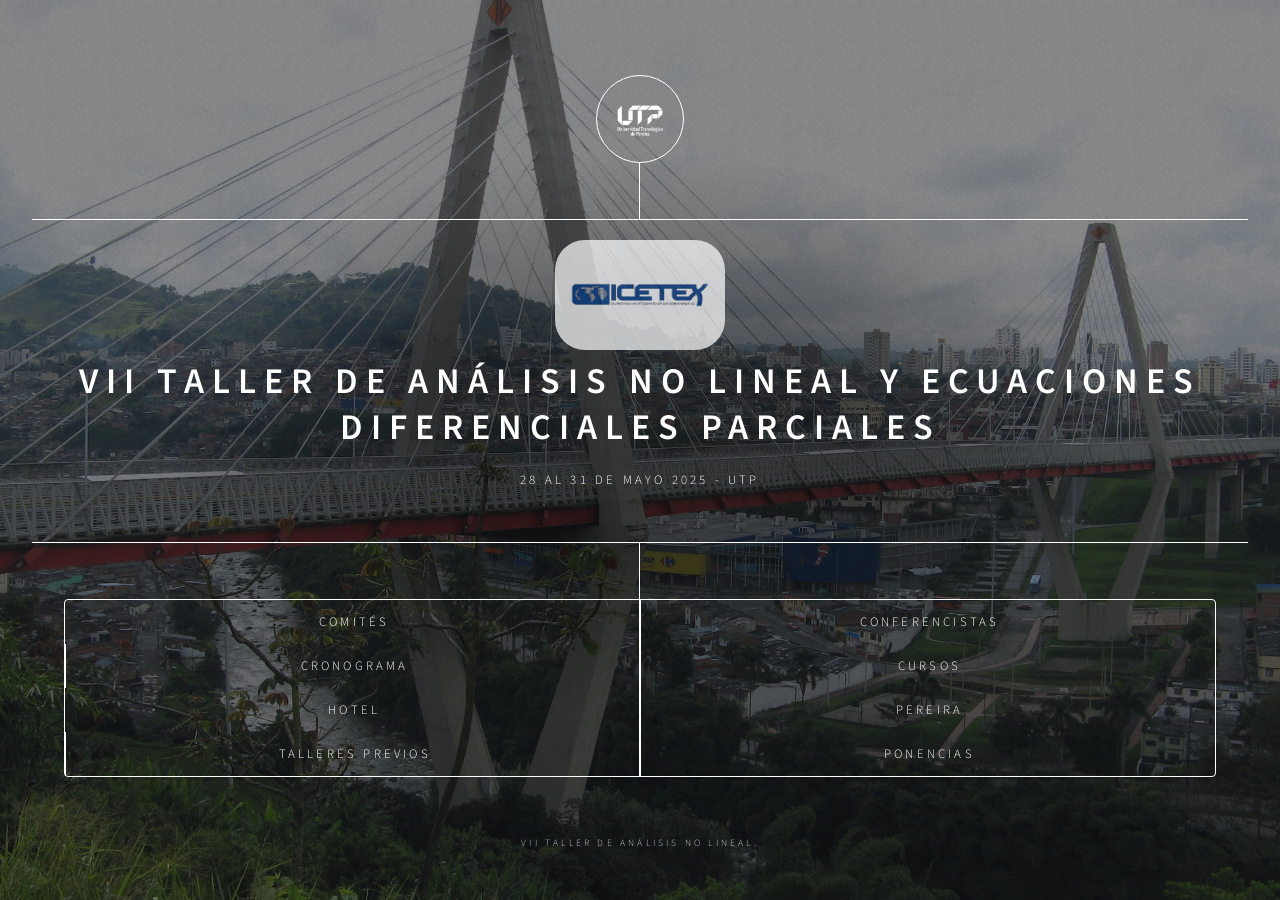
==== commit cbc95aa6: "avance" ====
--- a/index.html
+++ b/index.html
@@ -1127,8 +1127,10 @@
 						<div class="schedule-card">
 							<div class="schedule-time">9:00–10:00</div>
 							<div class="schedule-title">
-								Characterization of Triebel-Lizorkin Spaces via
-								the Continuous Wavelet Transform
+								On the Navier-Stokes equations for stationary
+								incompressible fluids with a discontinuous
+								density and the Ladyzhenskaya-Solonnikov problem
+								for the power mode
 							</div>
 							<div class="schedule-speaker">
 								Marcelo dos Santos – Sala Magistral 2 Bloque 13
@@ -1267,11 +1269,13 @@
 						<div class="schedule-card">
 							<div class="schedule-time">10:30–11:30</div>
 							<div class="schedule-title">
-								A Metapopulation Model with Almost Periodic
-								Colonization and Extinction Rates
-							</div>
-							<div class="schedule-speaker">
-								Pablo Amster – Sala Magistral 2 Bloque 13
+								Uniqueness of positive solutions for a class of
+								nonlinear elliptic equations with Robin boundary
+								conditions.
+							</div>
+							<div class="schedule-speaker">
+								Ratnasingham Shivaji – Sala Magistral 2 Bloque
+								13
 							</div>
 						</div>
 
@@ -1375,6 +1379,17 @@
 							<div class="schedule-speaker">
 								Juan Carlos Hernández – Sala Magistral 2 Bloque
 								13
+							</div>
+						</div>
+
+						<div class="schedule-card">
+							<div class="schedule-time">10:00–11:00</div>
+							<div class="schedule-title">
+								A Metapopulation Model with Almost Periodic
+								Colonization and Extinction Rates
+							</div>
+							<div class="schedule-speaker">
+								Pablo Amster – Sala Magistral 2 Bloque 13
 							</div>
 						</div>
 					</div>
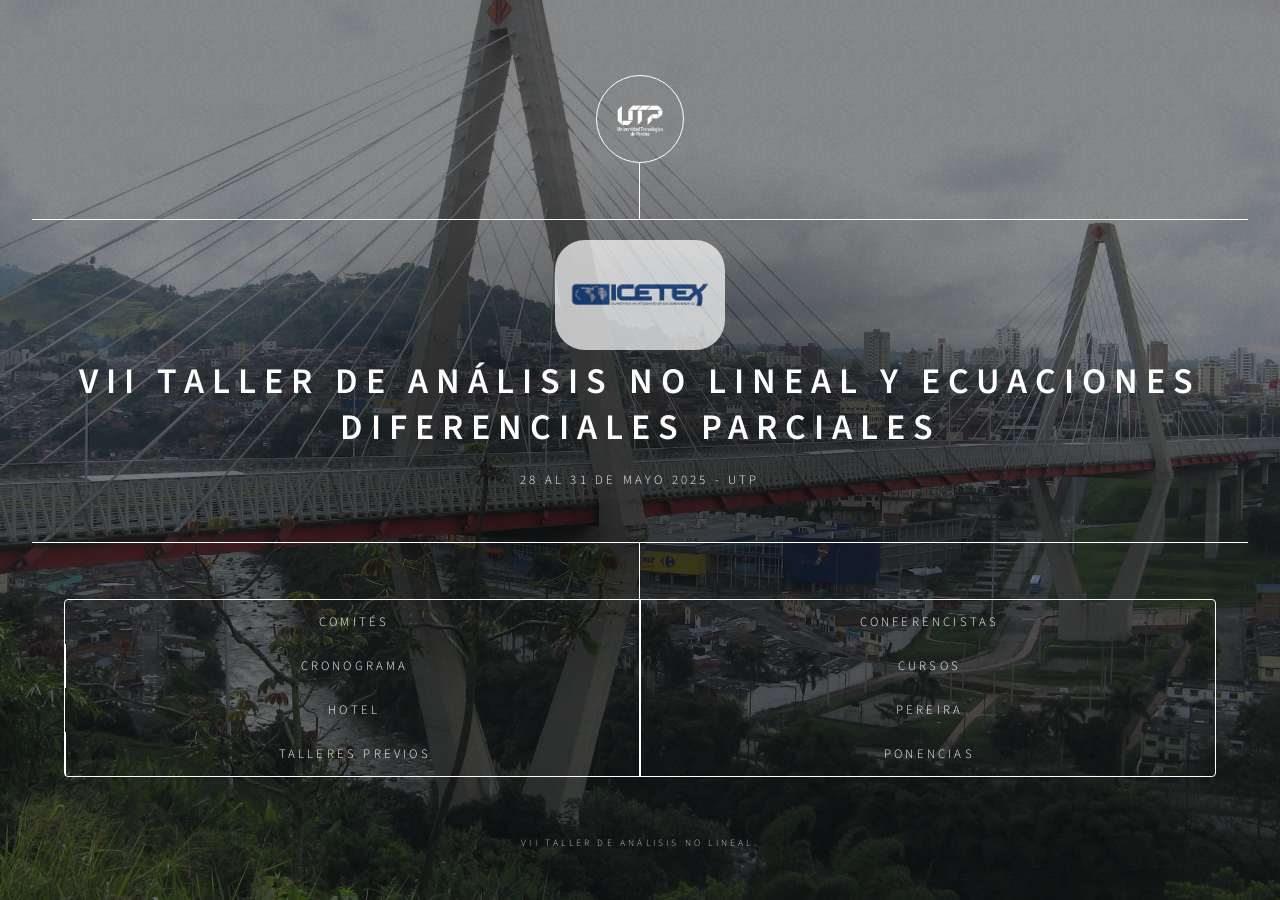
==== commit e2c662f6: "avancce" ====
--- a/index.html
+++ b/index.html
@@ -1053,8 +1053,8 @@
 						<div class="schedule-card">
 							<div class="schedule-time">2:30–3:00</div>
 							<div class="schedule-title">
-								Large Time Behaviour of a Dispersive Time-Delay
-								Dynamical System
+								Exponential Decay Rate of Energy for the BBM-KP
+								Model Under Localized Damping in R2
 							</div>
 							<div class="schedule-speaker">
 								Fernando Gallego – Sala Magistral 2 Bloque 13
@@ -1081,9 +1081,7 @@
 						<div class="schedule-card">
 							<div class="schedule-time">4:00–5:00</div>
 							<div class="schedule-title">
-								Some Aspects of Positive Solutions for
-								Hamiltonian Elliptic Systems with Concave-Convex
-								Nonlinearities
+								A Jacobi-Toda System on Cone Like Surfaces
 							</div>
 							<div class="schedule-speaker">
 								Oscar Agudelo – Sala Magistral 2 Bloque 13
@@ -1370,7 +1368,7 @@
 						</div>
 
 						<div class="schedule-card">
-							<div class="schedule-time">9:00–10:00</div>
+							<div class="schedule-time">9:00–09:30</div>
 							<div class="schedule-title">
 								Existence of Weak Solution for the Cauchy
 								Problem Associated with the ARG
@@ -1379,6 +1377,16 @@
 							<div class="schedule-speaker">
 								Juan Carlos Hernández – Sala Magistral 2 Bloque
 								13
+							</div>
+						</div>
+
+						<div class="schedule-card">
+							<div class="schedule-time">9:30–10:00</div>
+							<div class="schedule-title">
+								The Cahn-Hillard equation and CMC Surfaces
+							</div>
+							<div class="schedule-speaker">
+								Mateo Rizzi – Sala Magistral 2 Bloque 13
 							</div>
 						</div>
 
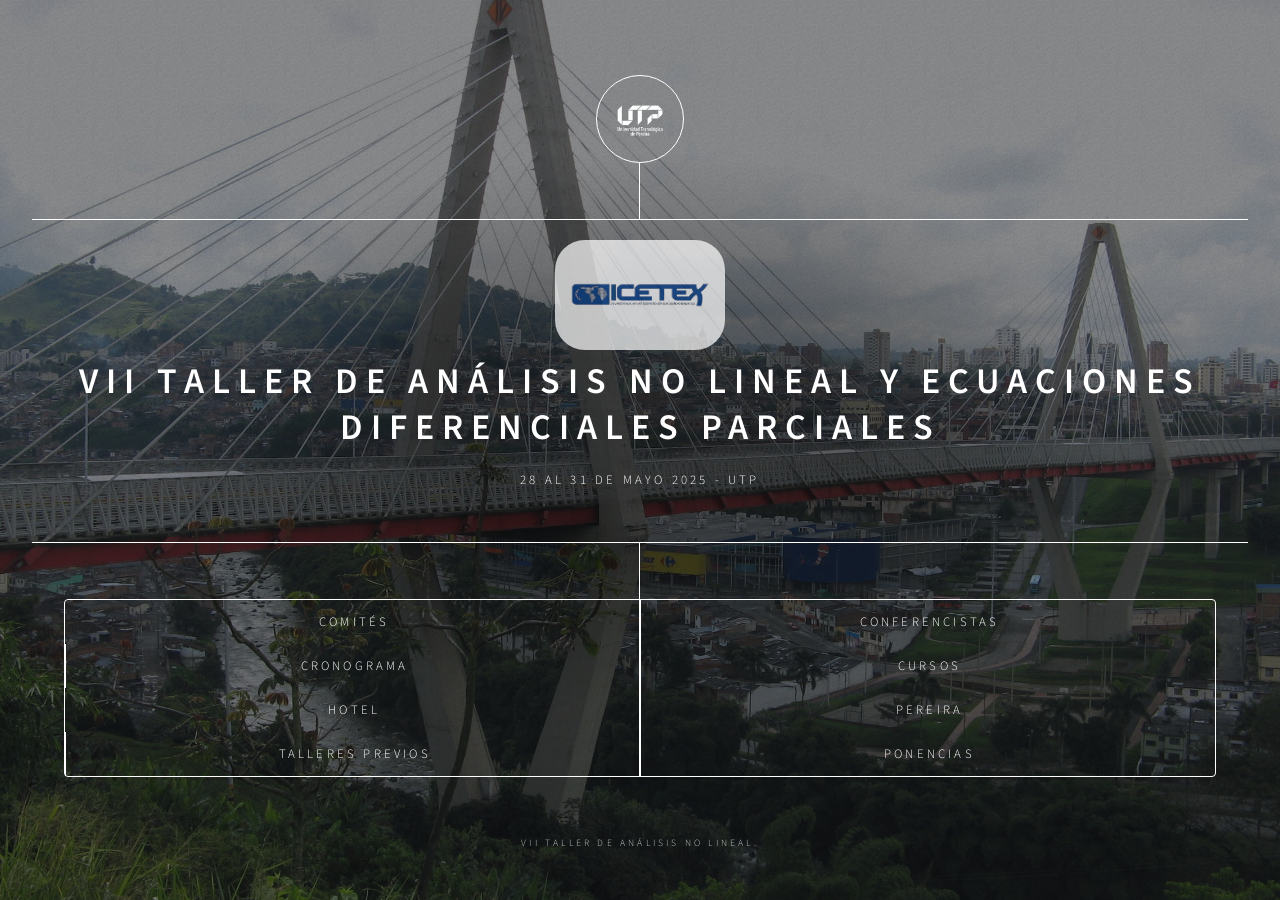
==== commit 3e159b1a: "avance" ====
--- a/index.html
+++ b/index.html
@@ -1193,8 +1193,8 @@
 						<div class="schedule-card">
 							<div class="schedule-time">4:00–5:00</div>
 							<div class="schedule-title">
-								Positive Solutions for Slightly Subcritical
-								Quasilinear Problems
+								A relaxation approach to the minimisation of the
+								neo-Hookean energy in 3D
 							</div>
 							<div class="schedule-speaker">
 								Duván Henao – Sala Magistral 2 Bloque 13
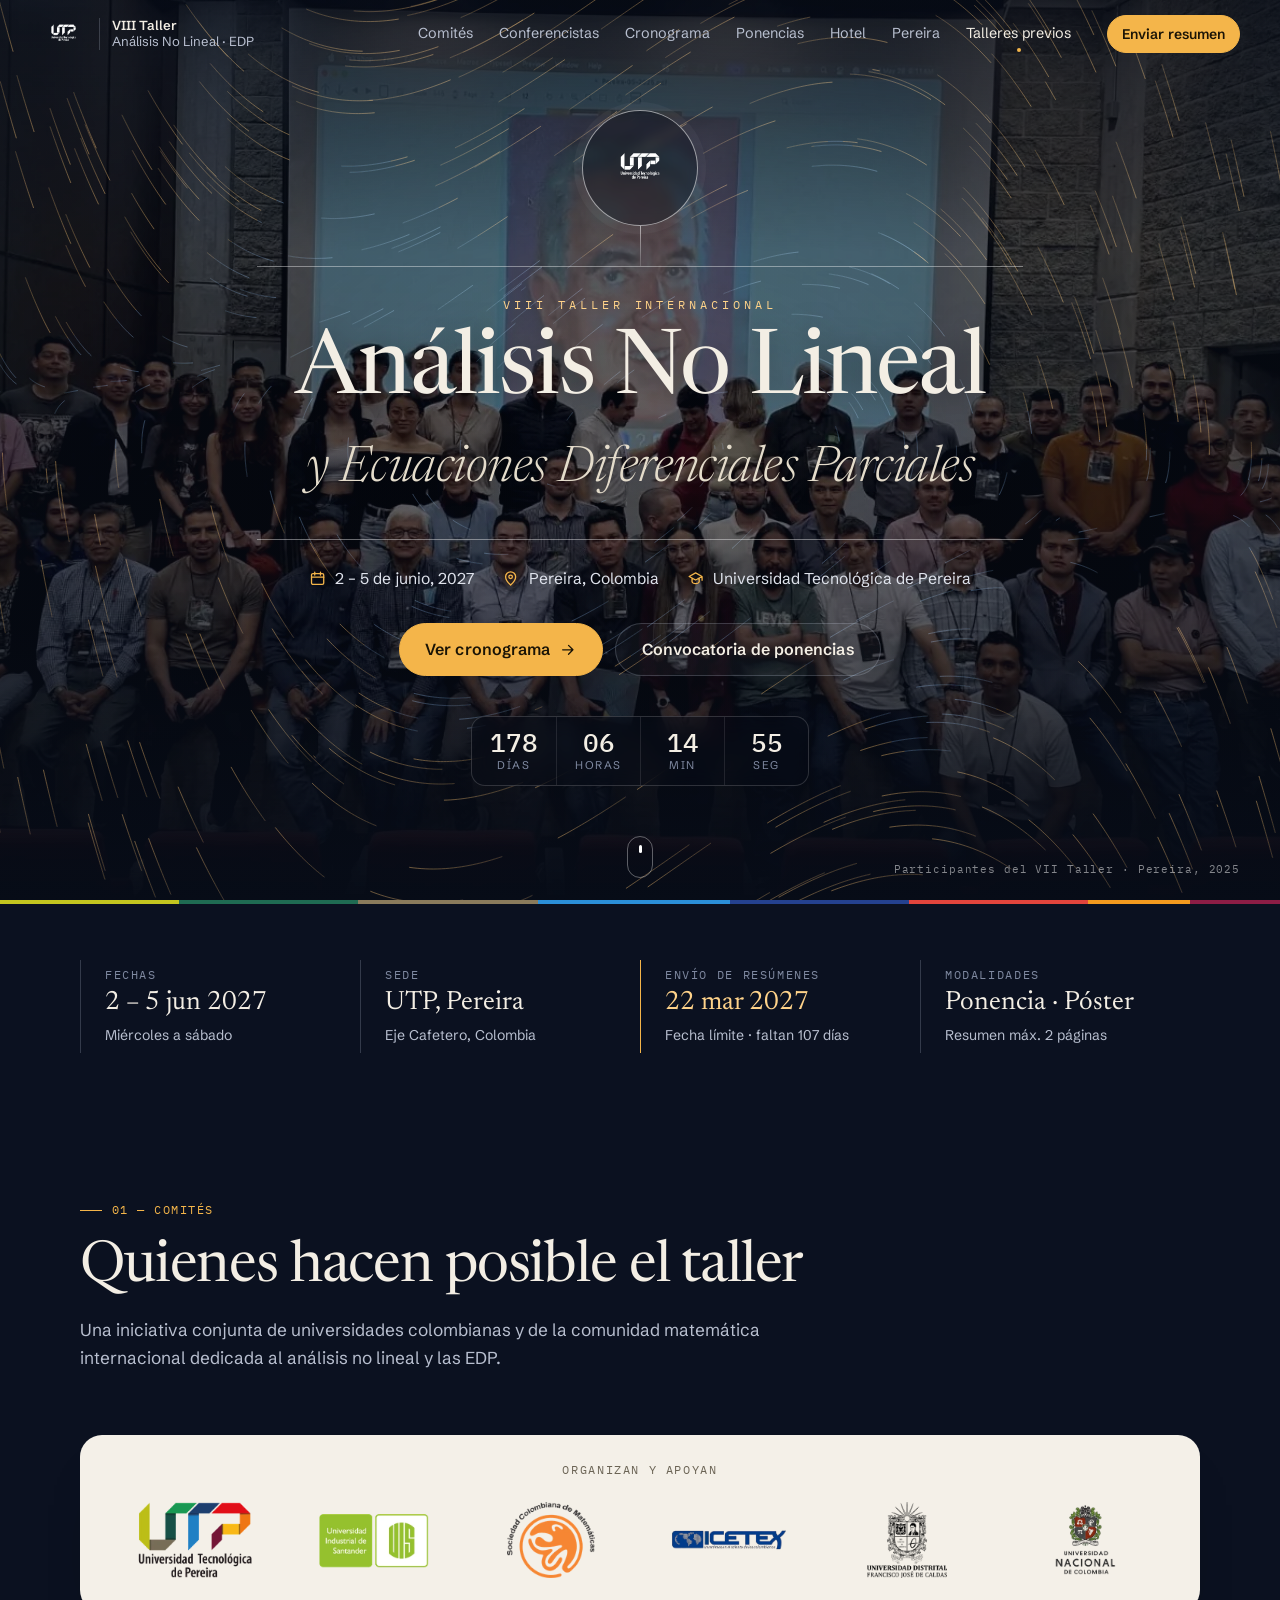
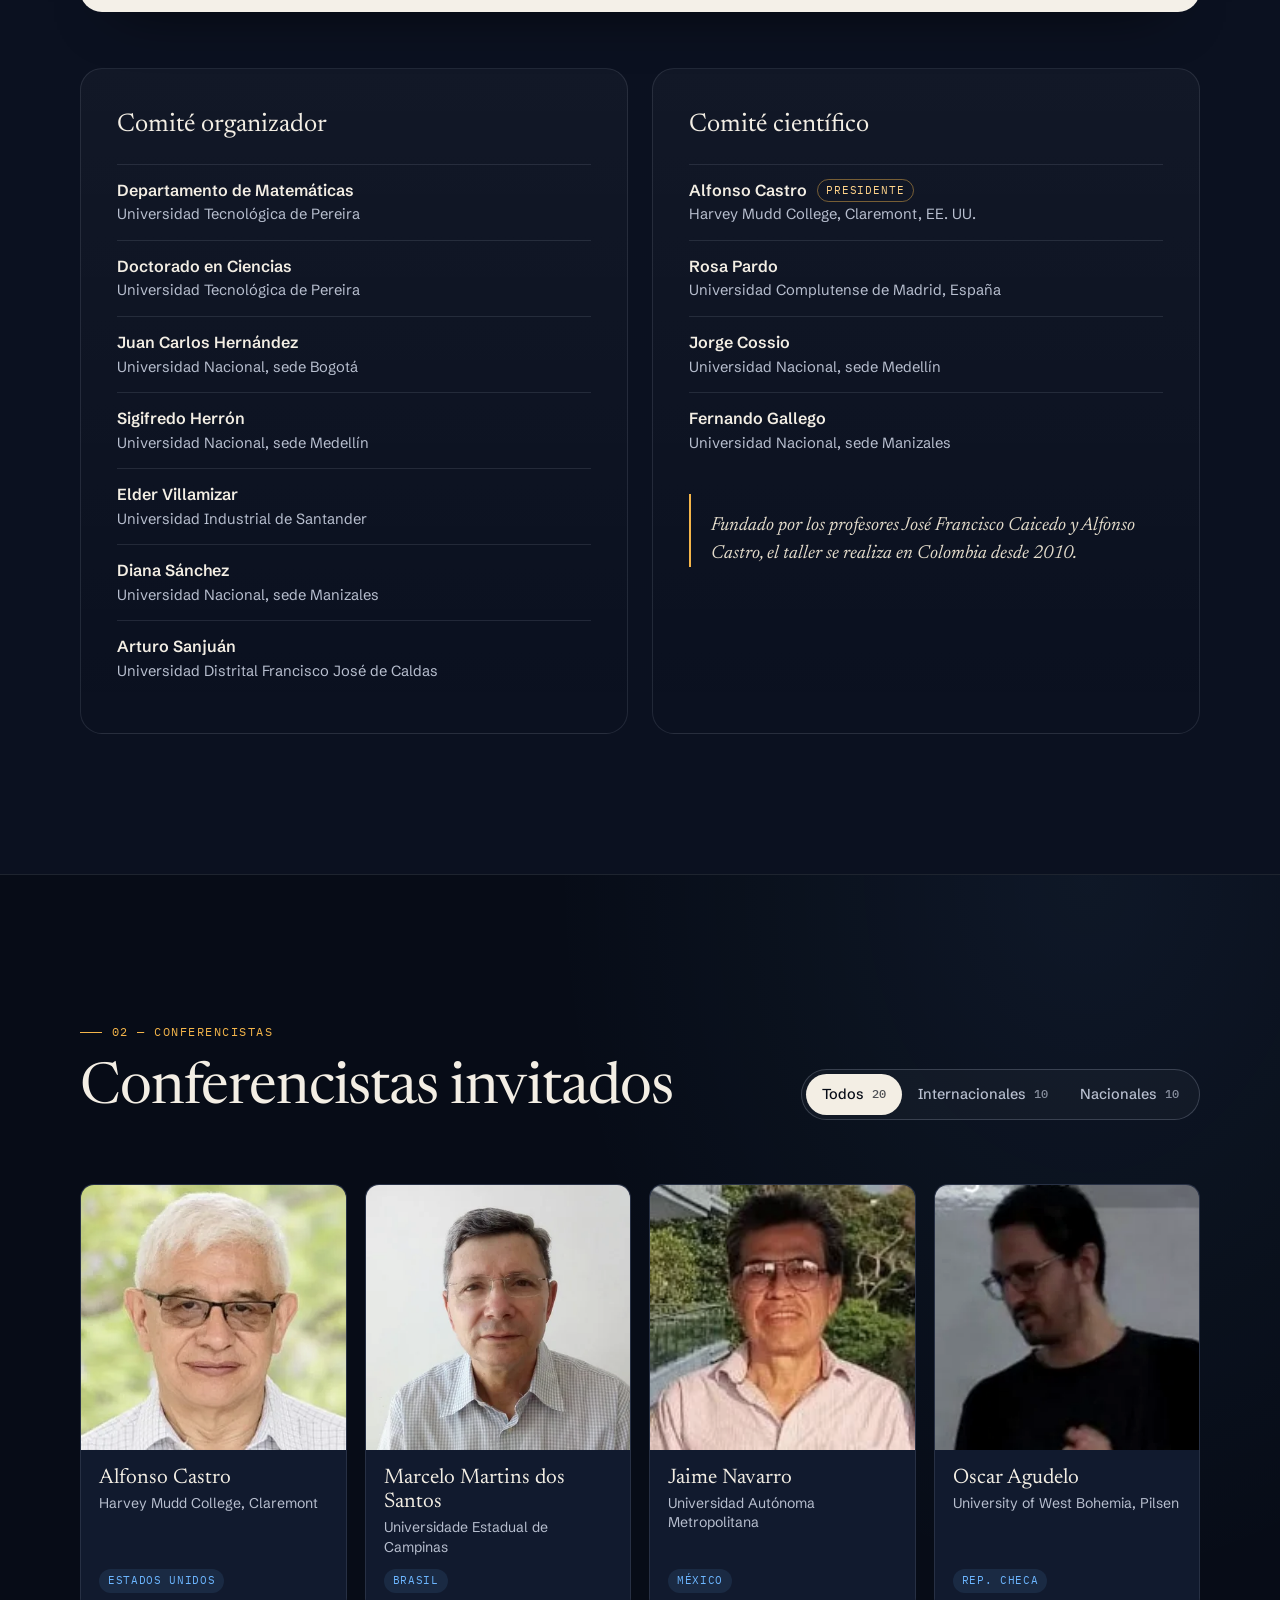
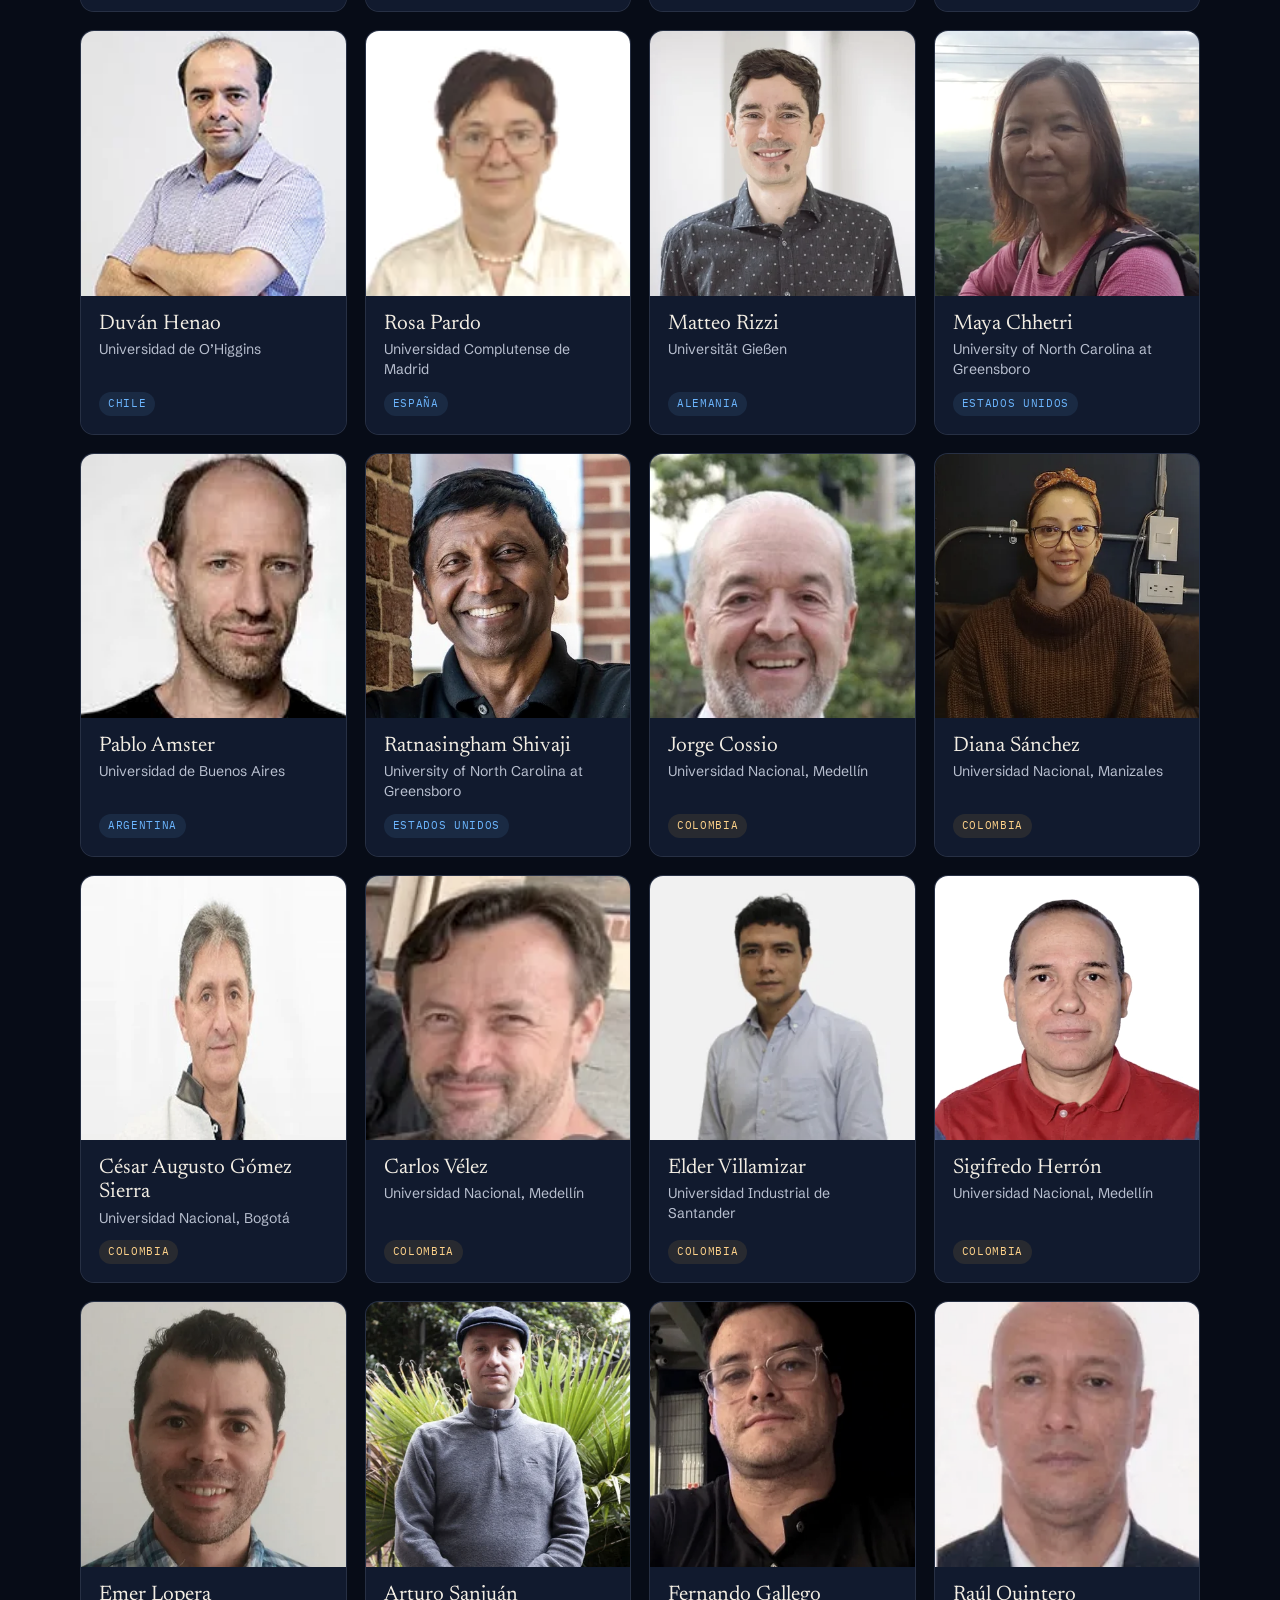
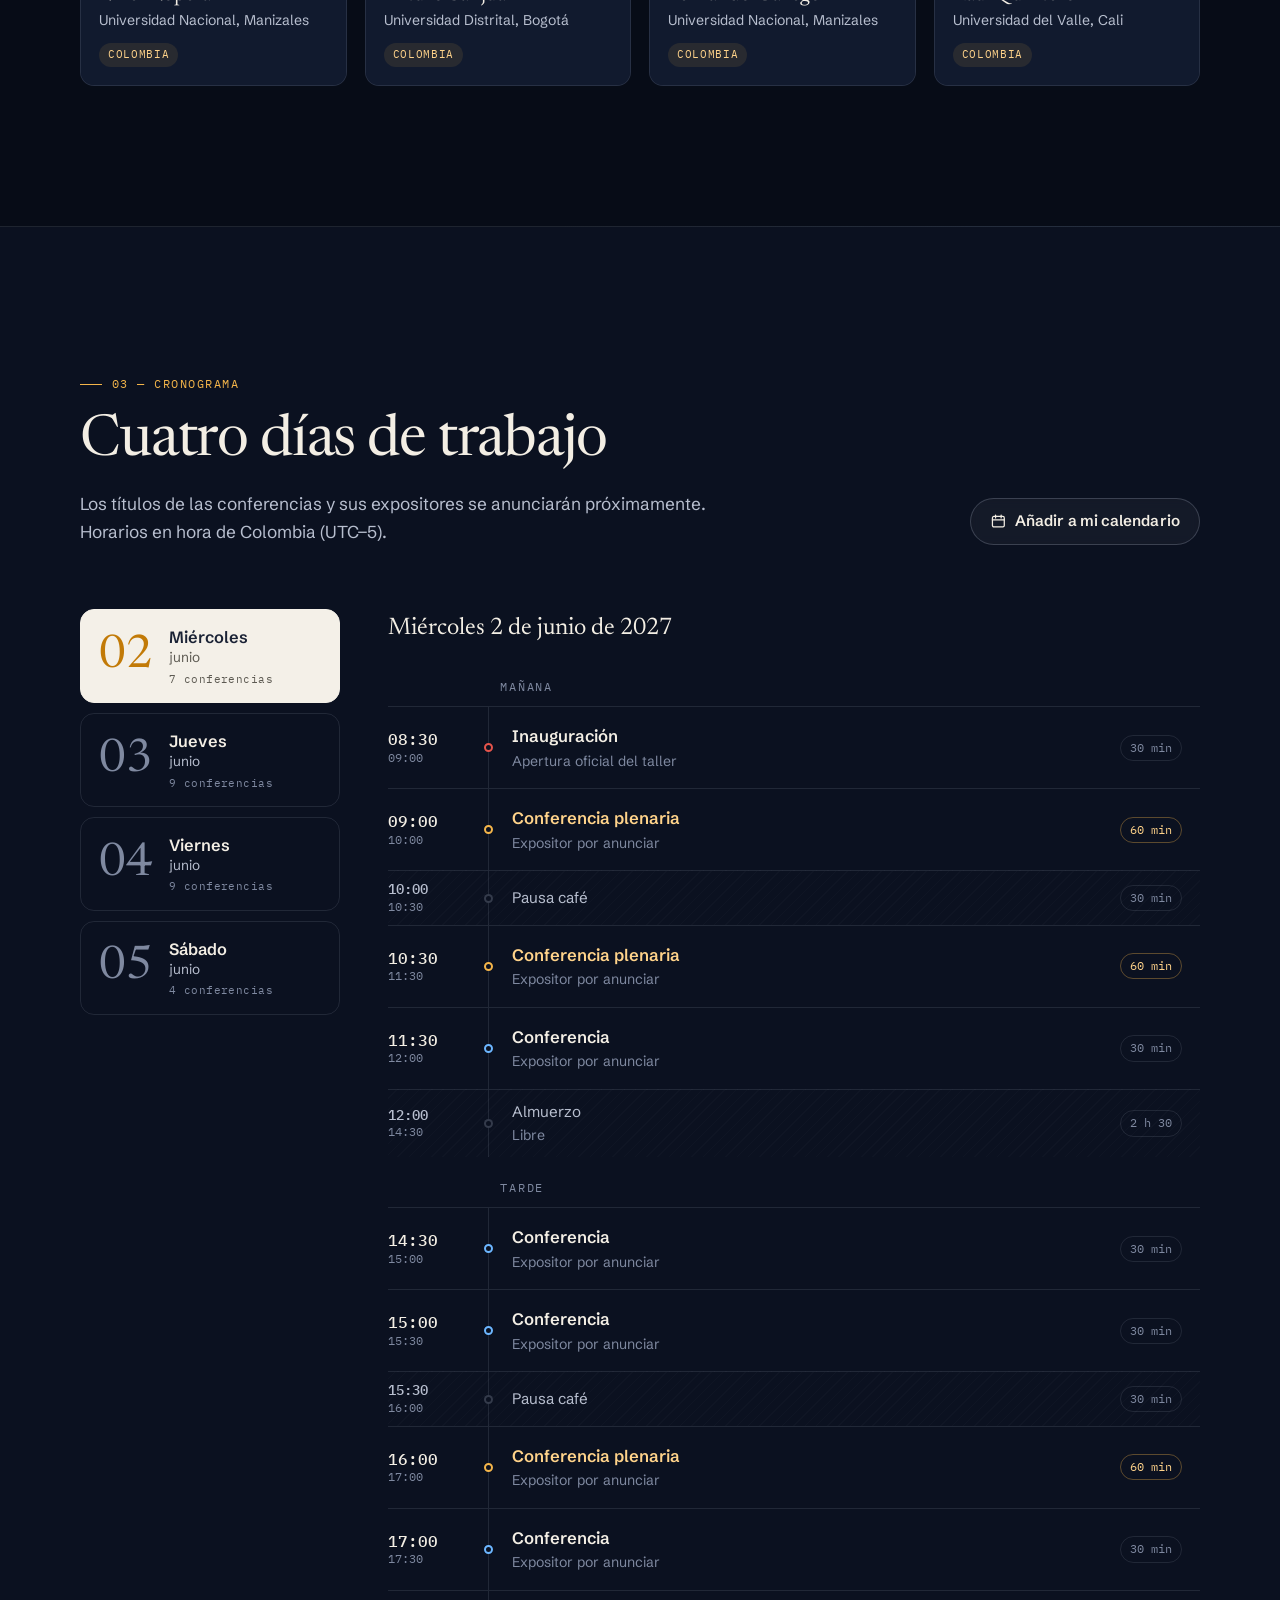
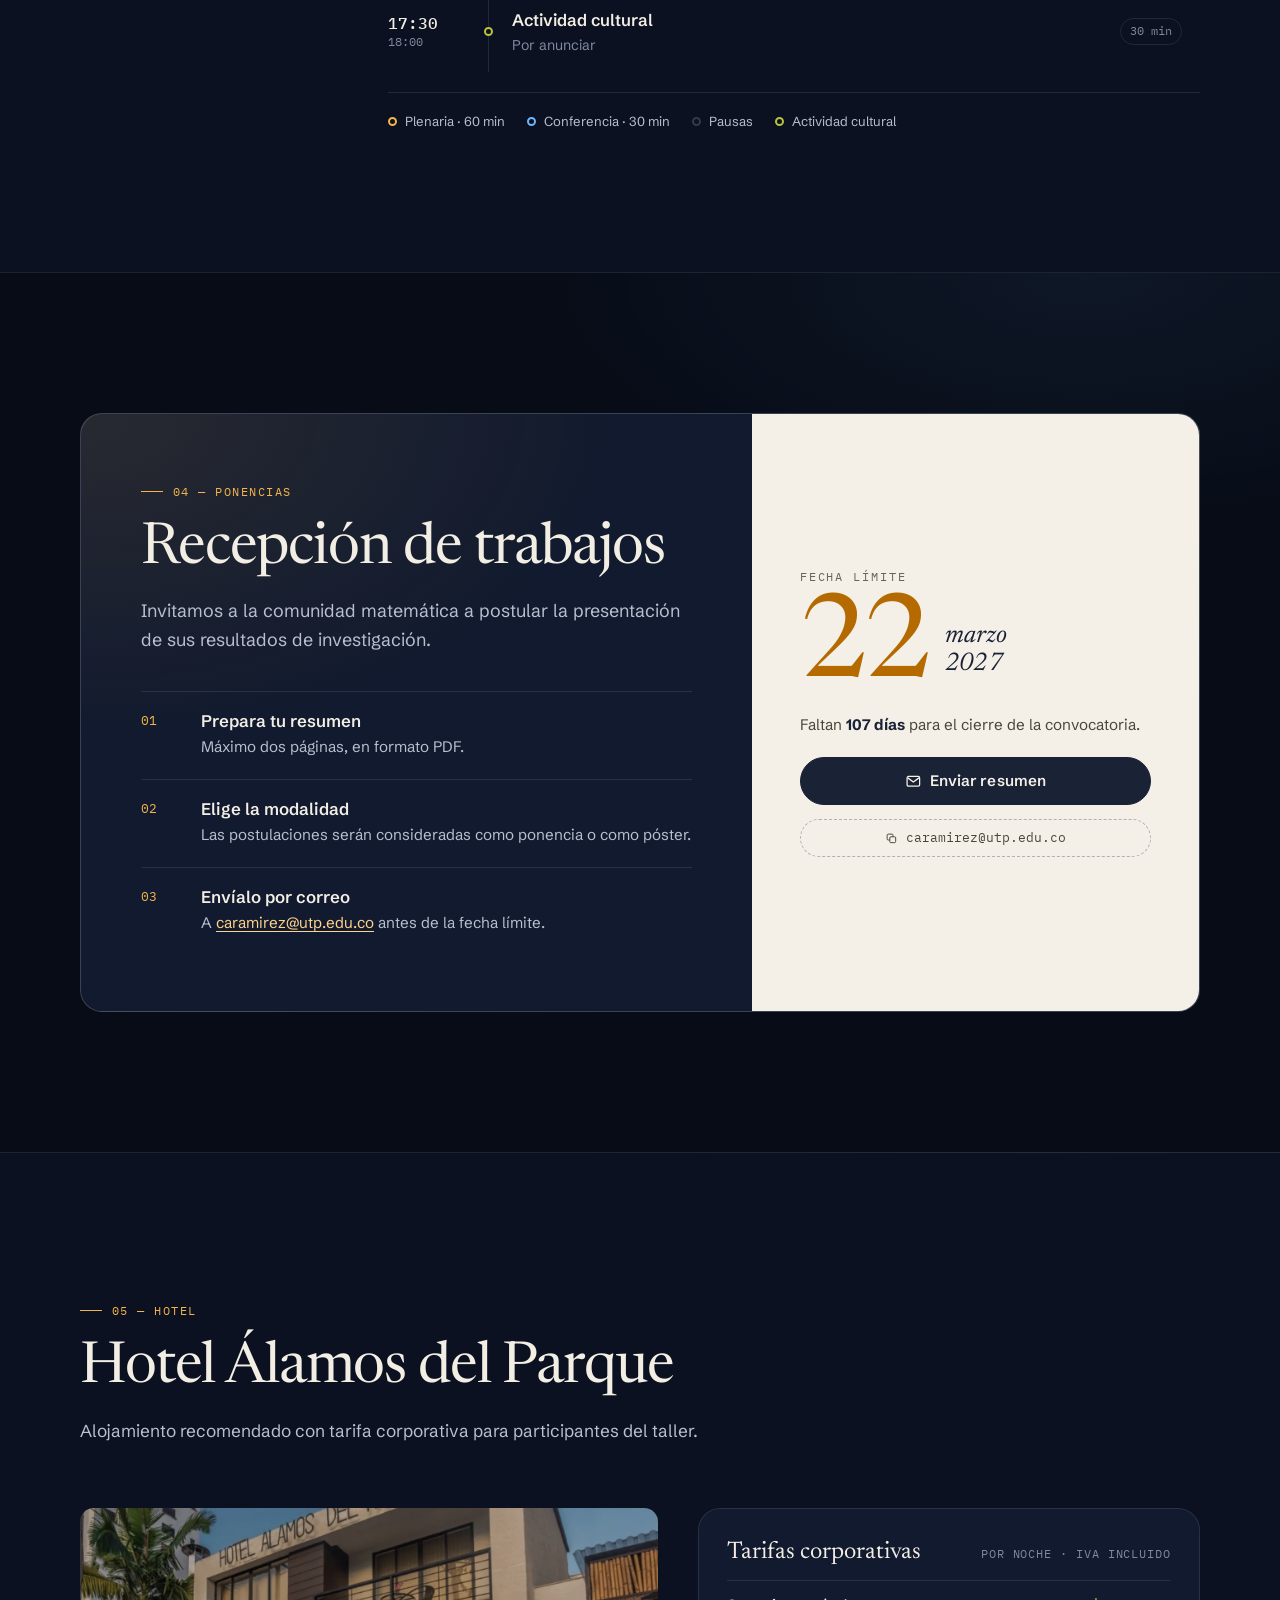
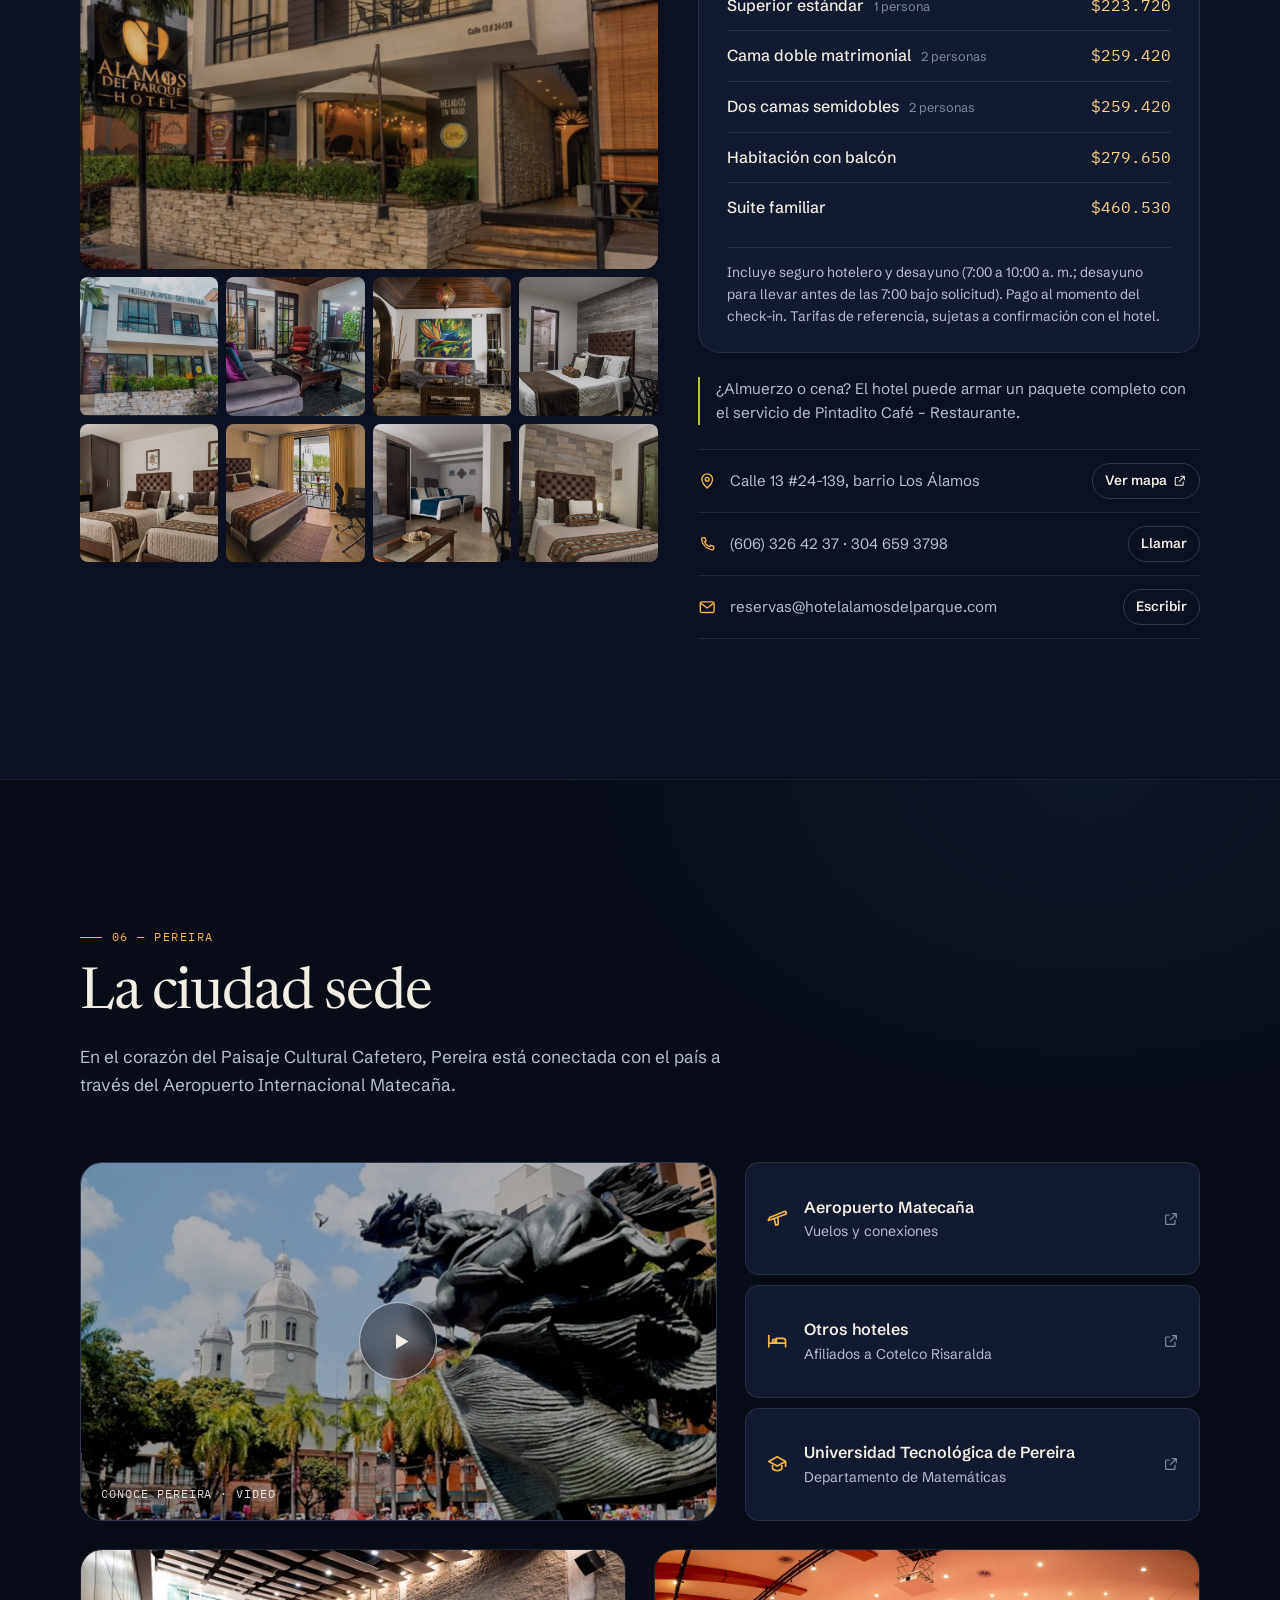
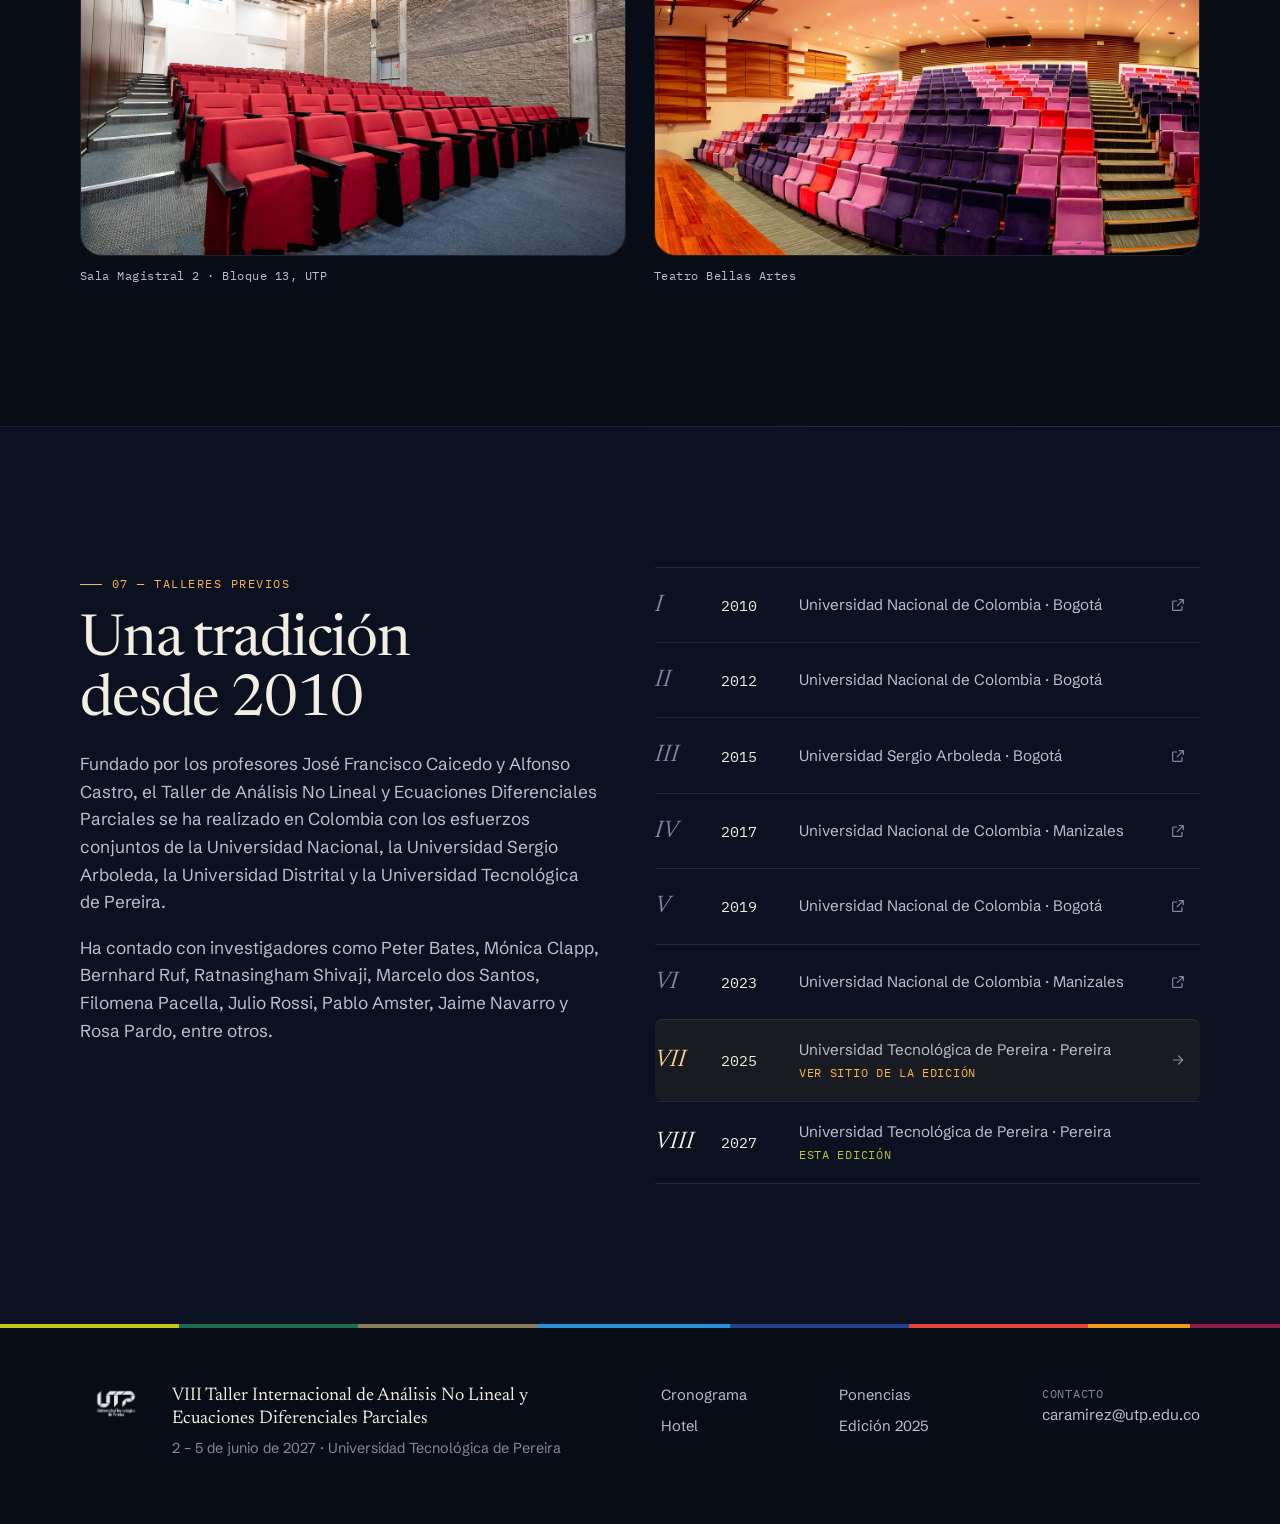
==== commit a542126c: "new version" ====
--- a/index.html
+++ b/index.html
@@ -1,2224 +1,553 @@
 <!DOCTYPE html>
-<!--
-	VII taller de análisis no lineal y ecuaciones diferenciales parciales
-	html5up.net | @ajlkn
-	Free for personal and commercial use under the CCA 3.0 license (html5up.net/license)
--->
-<html>
+<html lang="es" class="no-js">
 	<head>
-		<title>VII taller de análisis no lineal</title>
 		<meta charset="utf-8" />
+		<script>document.documentElement.classList.remove("no-js")</script>
+		<meta name="viewport" content="width=device-width, initial-scale=1" />
+		<title>VIII Taller de Análisis No Lineal y EDP · Pereira 2027</title>
 		<meta
-			name="viewport"
-			content="width=device-width, initial-scale=1, user-scalable=no" />
-		<link rel="stylesheet" href="assets/css/main.css" />
-		<!-- Foto de pestaña -->
-		<link rel="icon" type="image/png" href="./images/logo-utp-square.png" />
-		<noscript
-			><link rel="stylesheet" href="assets/css/noscript.css"
-		/></noscript>
+			name="description"
+			content="VIII Taller Internacional de Análisis No Lineal y Ecuaciones Diferenciales Parciales. 2 al 5 de junio de 2027, Universidad Tecnológica de Pereira, Colombia." />
+		<meta name="theme-color" content="#0b1120" />
+		<meta property="og:type" content="website" />
+		<meta property="og:title" content="VIII Taller de Análisis No Lineal y EDP · Pereira 2027" />
+		<meta property="og:description" content="2 al 5 de junio de 2027 · Universidad Tecnológica de Pereira, Colombia." />
+		<meta property="og:image" content="images/2027/og.jpg" />
+		<link rel="icon" type="image/png" href="images/2027/favicon.png" />
+
+		<link rel="preconnect" href="https://fonts.googleapis.com" />
+		<link rel="preconnect" href="https://fonts.gstatic.com" crossorigin />
+		<link
+			rel="stylesheet"
+			href="https://fonts.googleapis.com/css2?family=IBM+Plex+Mono:wght@400;500&family=Newsreader:ital,opsz,wght@0,6..72,300..600;1,6..72,300..500&family=Schibsted+Grotesk:wght@400..700&display=swap" />
+		<link rel="preload" as="image" href="images/2027/hero-lg.webp" media="(min-width: 900px)" />
+		<link rel="preload" as="image" href="images/2027/hero-sm.webp" media="(max-width: 899px)" />
+		<link rel="stylesheet" href="static/css/site.css" />
 	</head>
-	<body class="is-preload">
-		<!-- Wrapper -->
-		<div id="wrapper">
-			<!-- Header -->
-			<header id="header">
-				<div class="logo">
-					<img
-						loading="lazy"
-						style="
-							margin-top: 4px;
-							width: 100%;
-							height: 100%;
-							object-fit: contain;
-						"
-						src="images/logo-utp.png"
-						alt="logo-utp" />
-				</div>
-				<div class="content">
-					<div style="padding-top: 0px" class="inner">
-						<img
-							loading="lazy"
-							style="
-								width: 170px;
-								padding: 10px;
-								max-width: 100%;
-								background-color: white;
-								content-visibility: auto;
-								margin-top: 20px;
-								border-radius: 30px;
-								opacity: 0.7;
-							"
-							src="images/logo-icetex.png"
-							alt="" />
-						<h1>
-							VII taller de análisis no lineal y ecuaciones
-							diferenciales parciales
-						</h1>
-						<p>28 al 31 de mayo 2025 - UTP</p>
-					</div>
-				</div>
-				<nav>
-					<ul>
-						<li><a href="#intro">Comités</a></li>
-						<li><a href="#talks">Conferencistas</a></li>
-						<li><a href="#schedule">Cronograma</a></li>
-						<li>
-							<a style="text-wrap: nowrap" href="#mini-courses"
-								>Cursos</a
-							>
-						</li>
-						<li><a href="#hotel">Hotel</a></li>
-						<li><a href="#pereira">Pereira</a></li>
-
-						<li>
-							<a style="text-wrap: nowrap" href="#prev-workshops"
-								>Talleres previos</a
-							>
-						</li>
-						<li>
-							<a style="text-wrap: nowrap" href="#ponencias"
-								>Ponencias</a
-							>
-						</li>
-						<!-- <li><a href="#elements">fotos</a></li> -->
+	<body>
+		<a class="skip" href="#contenido">Saltar al contenido</a>
+
+		<!-- Iconos (sprite) -->
+		<svg width="0" height="0" style="position: absolute" aria-hidden="true">
+			<symbol id="i-arrow" viewBox="0 0 24 24"><path d="M5 12h14M13 6l6 6-6 6" fill="none" stroke="currentColor" stroke-width="1.8" stroke-linecap="round" stroke-linejoin="round" /></symbol>
+			<symbol id="i-out" viewBox="0 0 24 24"><path d="M14 4h6v6M20 4l-9 9M18 14v5a1 1 0 0 1-1 1H5a1 1 0 0 1-1-1V7a1 1 0 0 1 1-1h5" fill="none" stroke="currentColor" stroke-width="1.8" stroke-linecap="round" stroke-linejoin="round" /></symbol>
+			<symbol id="i-cal" viewBox="0 0 24 24"><rect x="3.5" y="5" width="17" height="15" rx="2" fill="none" stroke="currentColor" stroke-width="1.8" /><path d="M3.5 10h17M8 3v4M16 3v4" fill="none" stroke="currentColor" stroke-width="1.8" stroke-linecap="round" /></symbol>
+			<symbol id="i-pin" viewBox="0 0 24 24"><path d="M12 21s-7-6.2-7-11.5a7 7 0 0 1 14 0C19 14.8 12 21 12 21Z" fill="none" stroke="currentColor" stroke-width="1.8" /><circle cx="12" cy="9.5" r="2.5" fill="none" stroke="currentColor" stroke-width="1.8" /></symbol>
+			<symbol id="i-mail" viewBox="0 0 24 24"><rect x="3" y="5" width="18" height="14" rx="2" fill="none" stroke="currentColor" stroke-width="1.8" /><path d="m4 7 8 6 8-6" fill="none" stroke="currentColor" stroke-width="1.8" stroke-linejoin="round" /></symbol>
+			<symbol id="i-copy" viewBox="0 0 24 24"><rect x="9" y="9" width="11" height="11" rx="2" fill="none" stroke="currentColor" stroke-width="1.8" /><path d="M15 9V6a2 2 0 0 0-2-2H6a2 2 0 0 0-2 2v7a2 2 0 0 0 2 2h3" fill="none" stroke="currentColor" stroke-width="1.8" /></symbol>
+			<symbol id="i-phone" viewBox="0 0 24 24"><path d="M6.6 3.5h2.6l1.4 4.2-2 1.3a12 12 0 0 0 6.4 6.4l1.3-2 4.2 1.4v2.6a2 2 0 0 1-2.2 2A17 17 0 0 1 4.6 5.7a2 2 0 0 1 2-2.2Z" fill="none" stroke="currentColor" stroke-width="1.8" stroke-linejoin="round" /></symbol>
+			<symbol id="i-plane" viewBox="0 0 24 24"><path d="M2.5 14.5 21 7.8a1.6 1.6 0 0 0-1.3-2.9L3.9 11.2l-1.4 3.3Zm6.2-2.3 1.8 7.3 2.6-.9-.3-8.5" fill="none" stroke="currentColor" stroke-width="1.8" stroke-linejoin="round" /></symbol>
+			<symbol id="i-bed" viewBox="0 0 24 24"><path d="M3 18V6M3 14h18v4M21 14v-2a3 3 0 0 0-3-3h-7v5M7 11.5a1.5 1.5 0 1 0 0-.01" fill="none" stroke="currentColor" stroke-width="1.8" stroke-linecap="round" stroke-linejoin="round" /></symbol>
+			<symbol id="i-uni" viewBox="0 0 24 24"><path d="m3 9 9-5 9 5-9 5-9-5Zm4 2.3V16c0 1.4 2.2 3 5 3s5-1.6 5-3v-4.7M21 9v6" fill="none" stroke="currentColor" stroke-width="1.8" stroke-linejoin="round" /></symbol>
+			<symbol id="i-play" viewBox="0 0 24 24"><path d="M8 5.5v13l11-6.5-11-6.5Z" fill="currentColor" /></symbol>
+			<symbol id="i-x" viewBox="0 0 24 24"><path d="M6 6l12 12M18 6 6 18" fill="none" stroke="currentColor" stroke-width="1.8" stroke-linecap="round" /></symbol>
+			<symbol id="i-chev" viewBox="0 0 24 24"><path d="m9 6 6 6-6 6" fill="none" stroke="currentColor" stroke-width="1.8" stroke-linecap="round" stroke-linejoin="round" /></symbol>
+		</svg>
+
+		<!-- ============ NAV ============ -->
+		<header class="nav" id="nav">
+			<div class="nav__inner">
+				<a class="nav__brand" href="#inicio" aria-label="Inicio">
+					<img src="images/2027/logo-utp.webp" alt="" width="46" height="28" />
+					<span class="nav__brand-text"><b>VIII Taller</b> Análisis No Lineal · EDP</span>
+				</a>
+				<nav class="nav__links" aria-label="Secciones">
+					<a href="#comites">Comités</a>
+					<a href="#conferencistas">Conferencistas</a>
+					<a href="#cronograma">Cronograma</a>
+					<a href="#ponencias">Ponencias</a>
+					<a href="#hotel">Hotel</a>
+					<a href="#pereira">Pereira</a>
+					<a href="#historia">Talleres previos</a>
+				</nav>
+				<a class="btn btn--sm btn--accent nav__cta" href="#ponencias">Enviar resumen</a>
+				<button class="nav__toggle" id="navToggle" aria-expanded="false" aria-controls="mobileMenu" aria-label="Abrir menú">
+					<span></span><span></span>
+				</button>
+			</div>
+			<div class="mobile-menu" id="mobileMenu" hidden>
+				<nav aria-label="Secciones (móvil)">
+					<a href="#comites"><span>01</span>Comités</a>
+					<a href="#conferencistas"><span>02</span>Conferencistas</a>
+					<a href="#cronograma"><span>03</span>Cronograma</a>
+					<a href="#ponencias"><span>04</span>Ponencias</a>
+					<a href="#hotel"><span>05</span>Hotel</a>
+					<a href="#pereira"><span>06</span>Pereira</a>
+					<a href="#historia"><span>07</span>Talleres previos</a>
+				</nav>
+				<a class="btn btn--accent" href="#ponencias">Enviar resumen <svg><use href="#i-arrow" /></svg></a>
+			</div>
+		</header>
+
+		<!-- ============ HERO ============ -->
+		<section class="hero" id="inicio">
+			<picture class="hero__bg">
+				<source media="(min-width: 900px)" srcset="images/2027/hero-lg.webp" type="image/webp" />
+				<source srcset="images/2027/hero-sm.webp" type="image/webp" />
+				<img src="images/2027/hero-lg.jpg" alt="" />
+			</picture>
+			<div class="hero__shade"></div>
+			<canvas class="hero__flow" id="flow" aria-hidden="true"></canvas>
+
+			<div class="hero__content">
+				<div class="hero__seal">
+					<img src="images/2027/logo-utp.webp" alt="Universidad Tecnológica de Pereira" width="92" height="55" />
+				</div>
+				<span class="hero__line" aria-hidden="true"></span>
+
+				<div class="hero__frame">
+					<p class="hero__eyebrow">VIII Taller Internacional</p>
+					<h1 class="hero__title">
+						Análisis No Lineal <br /><em>y Ecuaciones Diferenciales Parciales</em>
+					</h1>
+				</div>
+
+				<ul class="hero__meta">
+					<li><svg><use href="#i-cal" /></svg>2 – 5 de junio, 2027</li>
+					<li><svg><use href="#i-pin" /></svg>Pereira, Colombia</li>
+					<li><svg><use href="#i-uni" /></svg>Universidad Tecnológica de Pereira</li>
+				</ul>
+
+				<div class="hero__actions">
+					<a class="btn btn--accent btn--lg" href="#cronograma">Ver cronograma <svg><use href="#i-arrow" /></svg></a>
+					<a class="btn btn--ghost btn--lg" href="#ponencias">Convocatoria de ponencias</a>
+				</div>
+
+				<div class="countdown" id="countdown" data-target="2027-06-02T08:30:00-05:00" aria-label="Cuenta regresiva para la inauguración">
+					<div><b data-unit="d">—</b><span>días</span></div>
+					<div><b data-unit="h">—</b><span>horas</span></div>
+					<div><b data-unit="m">—</b><span>min</span></div>
+					<div><b data-unit="s">—</b><span>seg</span></div>
+				</div>
+			</div>
+
+			<p class="hero__credit">Participantes del VII Taller · Pereira, 2025</p>
+			<a class="hero__scroll" href="#contenido" aria-label="Bajar al contenido"><span></span></a>
+		</section>
+
+		<div class="stripe" aria-hidden="true"></div>
+
+		<main id="contenido">
+			<!-- ============ DATOS CLAVE ============ -->
+			<section class="facts container" aria-label="Datos clave">
+				<div class="fact">
+					<span class="fact__k">Fechas</span>
+					<span class="fact__v">2 – 5 jun 2027</span>
+					<span class="fact__s">Miércoles a sábado</span>
+				</div>
+				<div class="fact">
+					<span class="fact__k">Sede</span>
+					<span class="fact__v">UTP, Pereira</span>
+					<span class="fact__s">Eje Cafetero, Colombia</span>
+				</div>
+				<div class="fact fact--hl">
+					<span class="fact__k">Envío de resúmenes</span>
+					<span class="fact__v">22 mar 2027</span>
+					<span class="fact__s" id="deadlineShort">Fecha límite</span>
+				</div>
+				<div class="fact">
+					<span class="fact__k">Modalidades</span>
+					<span class="fact__v">Ponencia · Póster</span>
+					<span class="fact__s">Resumen máx. 2 páginas</span>
+				</div>
+			</section>
+
+			<!-- ============ COMITÉS ============ -->
+			<section class="section" id="comites">
+				<div class="container">
+					<header class="sec-head reveal">
+						<p class="sec-head__num">01 — Comités</p>
+						<h2>Quienes hacen posible el taller</h2>
+						<p class="sec-head__lede">
+							Una iniciativa conjunta de universidades colombianas y de la comunidad matemática
+							internacional dedicada al análisis no lineal y las EDP.
+						</p>
+					</header>
+
+					<div class="orgs reveal">
+						<p class="orgs__label">Organizan y apoyan</p>
+						<ul class="orgs__grid">
+							<li><img src="images/2027/logo-utp-color.webp" alt="Universidad Tecnológica de Pereira" loading="lazy" /></li>
+							<li><img src="images/2027/logo-uis.webp" alt="Universidad Industrial de Santander" loading="lazy" /></li>
+							<li><img src="images/2027/logo-scm.webp" alt="Sociedad Colombiana de Matemáticas" loading="lazy" /></li>
+							<li><img src="images/2027/logo-icetex.webp" alt="ICETEX" loading="lazy" /></li>
+							<li><img src="images/2027/logo-udf.webp" alt="Universidad Distrital Francisco José de Caldas" loading="lazy" /></li>
+							<li><img src="images/2027/logo-unc.webp" alt="Universidad Nacional de Colombia" loading="lazy" /></li>
+						</ul>
+					</div>
+
+					<div class="committees">
+						<article class="committee reveal">
+							<h3>Comité organizador</h3>
+							<ul class="people">
+								<li><b>Departamento de Matemáticas</b><span>Universidad Tecnológica de Pereira</span></li>
+								<li><b>Doctorado en Ciencias</b><span>Universidad Tecnológica de Pereira</span></li>
+								<li><b>Juan Carlos Hernández</b><span>Universidad Nacional, sede Bogotá</span></li>
+								<li><b>Sigifredo Herrón</b><span>Universidad Nacional, sede Medellín</span></li>
+								<li><b>Elder Villamizar</b><span>Universidad Industrial de Santander</span></li>
+								<li><b>Diana Sánchez</b><span>Universidad Nacional, sede Manizales</span></li>
+								<li><b>Arturo Sanjuán</b><span>Universidad Distrital Francisco José de Caldas</span></li>
+							</ul>
+						</article>
+						<article class="committee reveal">
+							<h3>Comité científico</h3>
+							<ul class="people">
+								<li><b>Alfonso Castro <i class="tag">Presidente</i></b><span>Harvey Mudd College, Claremont, EE. UU.</span></li>
+								<li><b>Rosa Pardo</b><span>Universidad Complutense de Madrid, España</span></li>
+								<li><b>Jorge Cossio</b><span>Universidad Nacional, sede Medellín</span></li>
+								<li><b>Fernando Gallego</b><span>Universidad Nacional, sede Manizales</span></li>
+							</ul>
+							<blockquote class="committee__quote">
+								Fundado por los profesores José Francisco Caicedo y Alfonso Castro, el taller se
+								realiza en Colombia desde 2010.
+							</blockquote>
+						</article>
+					</div>
+				</div>
+			</section>
+
+			<!-- ============ CONFERENCISTAS ============ -->
+			<section class="section section--alt" id="conferencistas">
+				<div class="container">
+					<header class="sec-head sec-head--split reveal">
+						<div>
+							<p class="sec-head__num">02 — Conferencistas</p>
+							<h2>Conferencistas invitados</h2>
+						</div>
+						<div class="seg" role="group" aria-label="Filtrar conferencistas">
+							<button class="seg__btn is-active" data-filter="all" aria-pressed="true">Todos <span>20</span></button>
+							<button class="seg__btn" data-filter="int" aria-pressed="false">Internacionales <span>10</span></button>
+							<button class="seg__btn" data-filter="nac" aria-pressed="false">Nacionales <span>10</span></button>
+						</div>
+					</header>
+
+					<ul class="speakers" id="speakers">
+						<li class="speaker reveal" data-group="int"><img src="images/2027/speakers/alfonso.webp" alt="" loading="lazy" /><div><h3>Alfonso Castro</h3><p>Harvey Mudd College, Claremont</p><span class="chip">Estados Unidos</span></div></li>
+						<li class="speaker reveal" data-group="int"><img src="images/2027/speakers/marcelo.webp" alt="" loading="lazy" /><div><h3>Marcelo Martins dos Santos</h3><p>Universidade Estadual de Campinas</p><span class="chip">Brasil</span></div></li>
+						<li class="speaker reveal" data-group="int"><img src="images/2027/speakers/jaime.webp" alt="" loading="lazy" /><div><h3>Jaime Navarro</h3><p>Universidad Autónoma Metropolitana</p><span class="chip">México</span></div></li>
+						<li class="speaker reveal" data-group="int"><img src="images/2027/speakers/oscar.webp" alt="" loading="lazy" /><div><h3>Oscar Agudelo</h3><p>University of West Bohemia, Pilsen</p><span class="chip">Rep. Checa</span></div></li>
+						<li class="speaker reveal" data-group="int"><img src="images/2027/speakers/duvan.webp" alt="" loading="lazy" /><div><h3>Duván Henao</h3><p>Universidad de O’Higgins</p><span class="chip">Chile</span></div></li>
+						<li class="speaker reveal" data-group="int"><img src="images/2027/speakers/rosa.webp" alt="" loading="lazy" /><div><h3>Rosa Pardo</h3><p>Universidad Complutense de Madrid</p><span class="chip">España</span></div></li>
+						<li class="speaker reveal" data-group="int"><img src="images/2027/speakers/matteo.webp" alt="" loading="lazy" /><div><h3>Matteo Rizzi</h3><p>Universität Gießen</p><span class="chip">Alemania</span></div></li>
+						<li class="speaker reveal" data-group="int"><img src="images/2027/speakers/maya.webp" alt="" loading="lazy" /><div><h3>Maya Chhetri</h3><p>University of North Carolina at Greensboro</p><span class="chip">Estados Unidos</span></div></li>
+						<li class="speaker reveal" data-group="int"><img src="images/2027/speakers/pablo.webp" alt="" loading="lazy" /><div><h3>Pablo Amster</h3><p>Universidad de Buenos Aires</p><span class="chip">Argentina</span></div></li>
+						<li class="speaker reveal" data-group="int"><img src="images/2027/speakers/ratna.webp" alt="" loading="lazy" /><div><h3>Ratnasingham Shivaji</h3><p>University of North Carolina at Greensboro</p><span class="chip">Estados Unidos</span></div></li>
+
+						<li class="speaker reveal" data-group="nac"><img src="images/2027/speakers/jorge.webp" alt="" loading="lazy" /><div><h3>Jorge Cossio</h3><p>Universidad Nacional, Medellín</p><span class="chip chip--nac">Colombia</span></div></li>
+						<li class="speaker reveal" data-group="nac"><img src="images/2027/speakers/diana.webp" alt="" loading="lazy" /><div><h3>Diana Sánchez</h3><p>Universidad Nacional, Manizales</p><span class="chip chip--nac">Colombia</span></div></li>
+						<li class="speaker reveal" data-group="nac"><img src="images/2027/speakers/cesar.webp" alt="" loading="lazy" /><div><h3>César Augusto Gómez Sierra</h3><p>Universidad Nacional, Bogotá</p><span class="chip chip--nac">Colombia</span></div></li>
+						<li class="speaker reveal" data-group="nac"><img src="images/2027/speakers/carlos.webp" alt="" loading="lazy" /><div><h3>Carlos Vélez</h3><p>Universidad Nacional, Medellín</p><span class="chip chip--nac">Colombia</span></div></li>
+						<li class="speaker reveal" data-group="nac"><img src="images/2027/speakers/elder.webp" alt="" loading="lazy" /><div><h3>Elder Villamizar</h3><p>Universidad Industrial de Santander</p><span class="chip chip--nac">Colombia</span></div></li>
+						<li class="speaker reveal" data-group="nac"><img src="images/2027/speakers/sigifredo.webp" alt="" loading="lazy" /><div><h3>Sigifredo Herrón</h3><p>Universidad Nacional, Medellín</p><span class="chip chip--nac">Colombia</span></div></li>
+						<li class="speaker reveal" data-group="nac"><img src="images/2027/speakers/emer.webp" alt="" loading="lazy" /><div><h3>Emer Lopera</h3><p>Universidad Nacional, Manizales</p><span class="chip chip--nac">Colombia</span></div></li>
+						<li class="speaker reveal" data-group="nac"><img src="images/2027/speakers/arturo.webp" alt="" loading="lazy" /><div><h3>Arturo Sanjuán</h3><p>Universidad Distrital, Bogotá</p><span class="chip chip--nac">Colombia</span></div></li>
+						<li class="speaker reveal" data-group="nac"><img src="images/2027/speakers/fernando.webp" alt="" loading="lazy" /><div><h3>Fernando Gallego</h3><p>Universidad Nacional, Manizales</p><span class="chip chip--nac">Colombia</span></div></li>
+						<li class="speaker reveal" data-group="nac"><img src="images/2027/speakers/raul.webp" alt="" loading="lazy" /><div><h3>Raúl Quintero</h3><p>Universidad del Valle, Cali</p><span class="chip chip--nac">Colombia</span></div></li>
 					</ul>
+				</div>
+			</section>
+
+			<!-- ============ CRONOGRAMA ============ -->
+			<section class="section" id="cronograma">
+				<div class="container">
+					<header class="sec-head sec-head--split reveal">
+						<div>
+							<p class="sec-head__num">03 — Cronograma</p>
+							<h2>Cuatro días de trabajo</h2>
+							<p class="sec-head__lede">
+								Los títulos de las conferencias y sus expositores se anunciarán próximamente.
+								Horarios en hora de Colombia (UTC−5).
+							</p>
+						</div>
+						<a class="btn btn--ghost" id="icsBtn" href="#" download="taller-analisis-no-lineal-2027.ics">
+							<svg><use href="#i-cal" /></svg>Añadir a mi calendario
+						</a>
+					</header>
+
+					<div class="sched reveal">
+						<div class="days" role="tablist" aria-label="Días del taller">
+							<button class="day is-active" role="tab" id="tab-d1" aria-controls="day-1" aria-selected="true" tabindex="0" data-date="2027-06-02"><span class="day__w">Miércoles</span><span class="day__n">02</span><span class="day__m">junio</span><span class="day__c">7 conferencias</span></button>
+							<button class="day" role="tab" id="tab-d2" aria-controls="day-2" aria-selected="false" tabindex="-1" data-date="2027-06-03"><span class="day__w">Jueves</span><span class="day__n">03</span><span class="day__m">junio</span><span class="day__c">9 conferencias</span></button>
+							<button class="day" role="tab" id="tab-d3" aria-controls="day-3" aria-selected="false" tabindex="-1" data-date="2027-06-04"><span class="day__w">Viernes</span><span class="day__n">04</span><span class="day__m">junio</span><span class="day__c">9 conferencias</span></button>
+							<button class="day" role="tab" id="tab-d4" aria-controls="day-4" aria-selected="false" tabindex="-1" data-date="2027-06-05"><span class="day__w">Sábado</span><span class="day__n">05</span><span class="day__m">junio</span><span class="day__c">4 conferencias</span></button>
+						</div>
+						<div class="day-panel" role="tabpanel" id="day-1" aria-labelledby="tab-d1">
+							<p class="day-panel__title">Miércoles 2 de junio de 2027</p>
+							<ol class="slots">
+								<li class="slots__part">Mañana</li>
+								<li class="slot slot--open" data-start="2027-06-02T08:30" data-end="2027-06-02T09:00"><time class="slot__t" datetime="2027-06-02T08:30-05:00">08:30<span>09:00</span></time><div class="slot__b"><span class="slot__type">Inauguración</span><span class="slot__sub">Apertura oficial del taller</span></div><span class="slot__d">30 min</span></li>
+								<li class="slot slot--plen" data-start="2027-06-02T09:00" data-end="2027-06-02T10:00"><time class="slot__t" datetime="2027-06-02T09:00-05:00">09:00<span>10:00</span></time><div class="slot__b"><span class="slot__type">Conferencia plenaria</span><span class="slot__sub">Expositor por anunciar</span></div><span class="slot__d">60 min</span></li>
+								<li class="slot slot--break" data-start="2027-06-02T10:00" data-end="2027-06-02T10:30"><time class="slot__t" datetime="2027-06-02T10:00-05:00">10:00<span>10:30</span></time><div class="slot__b"><span class="slot__type">Pausa café</span></div><span class="slot__d">30 min</span></li>
+								<li class="slot slot--plen" data-start="2027-06-02T10:30" data-end="2027-06-02T11:30"><time class="slot__t" datetime="2027-06-02T10:30-05:00">10:30<span>11:30</span></time><div class="slot__b"><span class="slot__type">Conferencia plenaria</span><span class="slot__sub">Expositor por anunciar</span></div><span class="slot__d">60 min</span></li>
+								<li class="slot slot--talk" data-start="2027-06-02T11:30" data-end="2027-06-02T12:00"><time class="slot__t" datetime="2027-06-02T11:30-05:00">11:30<span>12:00</span></time><div class="slot__b"><span class="slot__type">Conferencia</span><span class="slot__sub">Expositor por anunciar</span></div><span class="slot__d">30 min</span></li>
+								<li class="slot slot--lunch" data-start="2027-06-02T12:00" data-end="2027-06-02T14:30"><time class="slot__t" datetime="2027-06-02T12:00-05:00">12:00<span>14:30</span></time><div class="slot__b"><span class="slot__type">Almuerzo</span><span class="slot__sub">Libre</span></div><span class="slot__d">2 h 30</span></li>
+								<li class="slots__part">Tarde</li>
+								<li class="slot slot--talk" data-start="2027-06-02T14:30" data-end="2027-06-02T15:00"><time class="slot__t" datetime="2027-06-02T14:30-05:00">14:30<span>15:00</span></time><div class="slot__b"><span class="slot__type">Conferencia</span><span class="slot__sub">Expositor por anunciar</span></div><span class="slot__d">30 min</span></li>
+								<li class="slot slot--talk" data-start="2027-06-02T15:00" data-end="2027-06-02T15:30"><time class="slot__t" datetime="2027-06-02T15:00-05:00">15:00<span>15:30</span></time><div class="slot__b"><span class="slot__type">Conferencia</span><span class="slot__sub">Expositor por anunciar</span></div><span class="slot__d">30 min</span></li>
+								<li class="slot slot--break" data-start="2027-06-02T15:30" data-end="2027-06-02T16:00"><time class="slot__t" datetime="2027-06-02T15:30-05:00">15:30<span>16:00</span></time><div class="slot__b"><span class="slot__type">Pausa café</span></div><span class="slot__d">30 min</span></li>
+								<li class="slot slot--plen" data-start="2027-06-02T16:00" data-end="2027-06-02T17:00"><time class="slot__t" datetime="2027-06-02T16:00-05:00">16:00<span>17:00</span></time><div class="slot__b"><span class="slot__type">Conferencia plenaria</span><span class="slot__sub">Expositor por anunciar</span></div><span class="slot__d">60 min</span></li>
+								<li class="slot slot--talk" data-start="2027-06-02T17:00" data-end="2027-06-02T17:30"><time class="slot__t" datetime="2027-06-02T17:00-05:00">17:00<span>17:30</span></time><div class="slot__b"><span class="slot__type">Conferencia</span><span class="slot__sub">Expositor por anunciar</span></div><span class="slot__d">30 min</span></li>
+								<li class="slot slot--culture" data-start="2027-06-02T17:30" data-end="2027-06-02T18:00"><time class="slot__t" datetime="2027-06-02T17:30-05:00">17:30<span>18:00</span></time><div class="slot__b"><span class="slot__type">Actividad cultural</span><span class="slot__sub">Por anunciar</span></div><span class="slot__d">30 min</span></li>
+							</ol>
+						</div>
+						<div class="day-panel" role="tabpanel" id="day-2" aria-labelledby="tab-d2" hidden>
+							<p class="day-panel__title">Jueves 3 de junio de 2027</p>
+							<ol class="slots">
+								<li class="slots__part">Mañana</li>
+								<li class="slot slot--talk" data-start="2027-06-03T08:30" data-end="2027-06-03T09:00"><time class="slot__t" datetime="2027-06-03T08:30-05:00">08:30<span>09:00</span></time><div class="slot__b"><span class="slot__type">Conferencia</span><span class="slot__sub">Expositor por anunciar</span></div><span class="slot__d">30 min</span></li>
+								<li class="slot slot--plen" data-start="2027-06-03T09:00" data-end="2027-06-03T10:00"><time class="slot__t" datetime="2027-06-03T09:00-05:00">09:00<span>10:00</span></time><div class="slot__b"><span class="slot__type">Conferencia plenaria</span><span class="slot__sub">Expositor por anunciar</span></div><span class="slot__d">60 min</span></li>
+								<li class="slot slot--break" data-start="2027-06-03T10:00" data-end="2027-06-03T10:30"><time class="slot__t" datetime="2027-06-03T10:00-05:00">10:00<span>10:30</span></time><div class="slot__b"><span class="slot__type">Pausa café</span></div><span class="slot__d">30 min</span></li>
+								<li class="slot slot--plen" data-start="2027-06-03T10:30" data-end="2027-06-03T11:30"><time class="slot__t" datetime="2027-06-03T10:30-05:00">10:30<span>11:30</span></time><div class="slot__b"><span class="slot__type">Conferencia plenaria</span><span class="slot__sub">Expositor por anunciar</span></div><span class="slot__d">60 min</span></li>
+								<li class="slot slot--talk" data-start="2027-06-03T11:30" data-end="2027-06-03T12:00"><time class="slot__t" datetime="2027-06-03T11:30-05:00">11:30<span>12:00</span></time><div class="slot__b"><span class="slot__type">Conferencia</span><span class="slot__sub">Expositor por anunciar</span></div><span class="slot__d">30 min</span></li>
+								<li class="slot slot--lunch" data-start="2027-06-03T12:00" data-end="2027-06-03T14:30"><time class="slot__t" datetime="2027-06-03T12:00-05:00">12:00<span>14:30</span></time><div class="slot__b"><span class="slot__type">Almuerzo</span><span class="slot__sub">Libre</span></div><span class="slot__d">2 h 30</span></li>
+								<li class="slots__part">Tarde</li>
+								<li class="slot slot--talk" data-start="2027-06-03T14:30" data-end="2027-06-03T15:00"><time class="slot__t" datetime="2027-06-03T14:30-05:00">14:30<span>15:00</span></time><div class="slot__b"><span class="slot__type">Conferencia</span><span class="slot__sub">Expositor por anunciar</span></div><span class="slot__d">30 min</span></li>
+								<li class="slot slot--talk" data-start="2027-06-03T15:00" data-end="2027-06-03T15:30"><time class="slot__t" datetime="2027-06-03T15:00-05:00">15:00<span>15:30</span></time><div class="slot__b"><span class="slot__type">Conferencia</span><span class="slot__sub">Expositor por anunciar</span></div><span class="slot__d">30 min</span></li>
+								<li class="slot slot--break" data-start="2027-06-03T15:30" data-end="2027-06-03T16:00"><time class="slot__t" datetime="2027-06-03T15:30-05:00">15:30<span>16:00</span></time><div class="slot__b"><span class="slot__type">Pausa café</span></div><span class="slot__d">30 min</span></li>
+								<li class="slot slot--plen" data-start="2027-06-03T16:00" data-end="2027-06-03T17:00"><time class="slot__t" datetime="2027-06-03T16:00-05:00">16:00<span>17:00</span></time><div class="slot__b"><span class="slot__type">Conferencia plenaria</span><span class="slot__sub">Expositor por anunciar</span></div><span class="slot__d">60 min</span></li>
+								<li class="slot slot--talk" data-start="2027-06-03T17:00" data-end="2027-06-03T17:30"><time class="slot__t" datetime="2027-06-03T17:00-05:00">17:00<span>17:30</span></time><div class="slot__b"><span class="slot__type">Conferencia</span><span class="slot__sub">Expositor por anunciar</span></div><span class="slot__d">30 min</span></li>
+								<li class="slot slot--talk" data-start="2027-06-03T17:30" data-end="2027-06-03T18:00"><time class="slot__t" datetime="2027-06-03T17:30-05:00">17:30<span>18:00</span></time><div class="slot__b"><span class="slot__type">Conferencia</span><span class="slot__sub">Expositor por anunciar</span></div><span class="slot__d">30 min</span></li>
+								<li class="slot slot--culture" data-start="2027-06-03T18:30" data-end="2027-06-03T19:00"><time class="slot__t" datetime="2027-06-03T18:30-05:00">18:30<span>19:00</span></time><div class="slot__b"><span class="slot__type">Actividad cultural</span><span class="slot__sub">Por anunciar</span></div><span class="slot__d">30 min</span></li>
+							</ol>
+						</div>
+						<div class="day-panel" role="tabpanel" id="day-3" aria-labelledby="tab-d3" hidden>
+							<p class="day-panel__title">Viernes 4 de junio de 2027</p>
+							<ol class="slots">
+								<li class="slots__part">Mañana</li>
+								<li class="slot slot--talk" data-start="2027-06-04T08:30" data-end="2027-06-04T09:00"><time class="slot__t" datetime="2027-06-04T08:30-05:00">08:30<span>09:00</span></time><div class="slot__b"><span class="slot__type">Conferencia</span><span class="slot__sub">Expositor por anunciar</span></div><span class="slot__d">30 min</span></li>
+								<li class="slot slot--plen" data-start="2027-06-04T09:00" data-end="2027-06-04T10:00"><time class="slot__t" datetime="2027-06-04T09:00-05:00">09:00<span>10:00</span></time><div class="slot__b"><span class="slot__type">Conferencia plenaria</span><span class="slot__sub">Expositor por anunciar</span></div><span class="slot__d">60 min</span></li>
+								<li class="slot slot--break" data-start="2027-06-04T10:00" data-end="2027-06-04T10:30"><time class="slot__t" datetime="2027-06-04T10:00-05:00">10:00<span>10:30</span></time><div class="slot__b"><span class="slot__type">Pausa café</span></div><span class="slot__d">30 min</span></li>
+								<li class="slot slot--plen" data-start="2027-06-04T10:30" data-end="2027-06-04T11:30"><time class="slot__t" datetime="2027-06-04T10:30-05:00">10:30<span>11:30</span></time><div class="slot__b"><span class="slot__type">Conferencia plenaria</span><span class="slot__sub">Expositor por anunciar</span></div><span class="slot__d">60 min</span></li>
+								<li class="slot slot--talk" data-start="2027-06-04T11:30" data-end="2027-06-04T12:00"><time class="slot__t" datetime="2027-06-04T11:30-05:00">11:30<span>12:00</span></time><div class="slot__b"><span class="slot__type">Conferencia</span><span class="slot__sub">Expositor por anunciar</span></div><span class="slot__d">30 min</span></li>
+								<li class="slot slot--lunch" data-start="2027-06-04T12:00" data-end="2027-06-04T14:30"><time class="slot__t" datetime="2027-06-04T12:00-05:00">12:00<span>14:30</span></time><div class="slot__b"><span class="slot__type">Almuerzo</span><span class="slot__sub">Libre</span></div><span class="slot__d">2 h 30</span></li>
+								<li class="slots__part">Tarde</li>
+								<li class="slot slot--talk" data-start="2027-06-04T14:30" data-end="2027-06-04T15:00"><time class="slot__t" datetime="2027-06-04T14:30-05:00">14:30<span>15:00</span></time><div class="slot__b"><span class="slot__type">Conferencia</span><span class="slot__sub">Expositor por anunciar</span></div><span class="slot__d">30 min</span></li>
+								<li class="slot slot--talk" data-start="2027-06-04T15:00" data-end="2027-06-04T15:30"><time class="slot__t" datetime="2027-06-04T15:00-05:00">15:00<span>15:30</span></time><div class="slot__b"><span class="slot__type">Conferencia</span><span class="slot__sub">Expositor por anunciar</span></div><span class="slot__d">30 min</span></li>
+								<li class="slot slot--break" data-start="2027-06-04T15:30" data-end="2027-06-04T16:00"><time class="slot__t" datetime="2027-06-04T15:30-05:00">15:30<span>16:00</span></time><div class="slot__b"><span class="slot__type">Pausa café</span></div><span class="slot__d">30 min</span></li>
+								<li class="slot slot--plen" data-start="2027-06-04T16:00" data-end="2027-06-04T17:00"><time class="slot__t" datetime="2027-06-04T16:00-05:00">16:00<span>17:00</span></time><div class="slot__b"><span class="slot__type">Conferencia plenaria</span><span class="slot__sub">Expositor por anunciar</span></div><span class="slot__d">60 min</span></li>
+								<li class="slot slot--talk" data-start="2027-06-04T17:00" data-end="2027-06-04T17:30"><time class="slot__t" datetime="2027-06-04T17:00-05:00">17:00<span>17:30</span></time><div class="slot__b"><span class="slot__type">Conferencia</span><span class="slot__sub">Expositor por anunciar</span></div><span class="slot__d">30 min</span></li>
+								<li class="slot slot--talk" data-start="2027-06-04T17:30" data-end="2027-06-04T18:00"><time class="slot__t" datetime="2027-06-04T17:30-05:00">17:30<span>18:00</span></time><div class="slot__b"><span class="slot__type">Conferencia</span><span class="slot__sub">Expositor por anunciar</span></div><span class="slot__d">30 min</span></li>
+							</ol>
+						</div>
+						<div class="day-panel" role="tabpanel" id="day-4" aria-labelledby="tab-d4" hidden>
+							<p class="day-panel__title">Sábado 5 de junio de 2027</p>
+							<ol class="slots">
+								<li class="slots__part">Mañana</li>
+								<li class="slot slot--talk" data-start="2027-06-05T08:30" data-end="2027-06-05T09:00"><time class="slot__t" datetime="2027-06-05T08:30-05:00">08:30<span>09:00</span></time><div class="slot__b"><span class="slot__type">Conferencia</span><span class="slot__sub">Expositor por anunciar</span></div><span class="slot__d">30 min</span></li>
+								<li class="slot slot--talk" data-start="2027-06-05T09:00" data-end="2027-06-05T09:30"><time class="slot__t" datetime="2027-06-05T09:00-05:00">09:00<span>09:30</span></time><div class="slot__b"><span class="slot__type">Conferencia</span><span class="slot__sub">Expositor por anunciar</span></div><span class="slot__d">30 min</span></li>
+								<li class="slot slot--talk" data-start="2027-06-05T09:30" data-end="2027-06-05T10:00"><time class="slot__t" datetime="2027-06-05T09:30-05:00">09:30<span>10:00</span></time><div class="slot__b"><span class="slot__type">Conferencia</span><span class="slot__sub">Expositor por anunciar</span></div><span class="slot__d">30 min</span></li>
+								<li class="slot slot--plen" data-start="2027-06-05T10:00" data-end="2027-06-05T11:00"><time class="slot__t" datetime="2027-06-05T10:00-05:00">10:00<span>11:00</span></time><div class="slot__b"><span class="slot__type">Conferencia plenaria</span><span class="slot__sub">Expositor por anunciar</span></div><span class="slot__d">60 min</span></li>
+							</ol>
+						</div>
+						<ul class="legend" aria-label="Convenciones">
+							<li class="legend--plen">Plenaria · 60 min</li><li class="legend--talk">Conferencia · 30 min</li><li class="legend--break">Pausas</li><li class="legend--culture">Actividad cultural</li>
+						</ul>
+					</div>
+				</div>
+			</section>
+
+			<!-- ============ PONENCIAS ============ -->
+			<section class="section section--alt" id="ponencias">
+				<div class="container">
+					<div class="call reveal">
+						<div class="call__body">
+							<p class="sec-head__num">04 — Ponencias</p>
+							<h2>Recepción de trabajos</h2>
+							<p class="call__lede">
+								Invitamos a la comunidad matemática a postular la presentación de sus resultados
+								de investigación.
+							</p>
+							<ol class="steps">
+								<li>
+									<b>Prepara tu resumen</b>
+									<span>Máximo dos páginas, en formato PDF.</span>
+								</li>
+								<li>
+									<b>Elige la modalidad</b>
+									<span>Las postulaciones serán consideradas como ponencia o como póster.</span>
+								</li>
+								<li>
+									<b>Envíalo por correo</b>
+									<span>A <a href="mailto:caramirez@utp.edu.co">caramirez@utp.edu.co</a> antes de la fecha límite.</span>
+								</li>
+							</ol>
+						</div>
+
+						<aside class="deadline" aria-label="Fecha límite">
+							<p class="deadline__k">Fecha límite</p>
+							<p class="deadline__date"><b>22</b><span>marzo<br />2027</span></p>
+							<p class="deadline__left" id="deadlineLeft" data-target="2027-03-22T23:59:59-05:00">&nbsp;</p>
+							<a class="btn btn--accent btn--block" href="mailto:caramirez@utp.edu.co?subject=Postulaci%C3%B3n%20%E2%80%94%20VIII%20Taller%20de%20An%C3%A1lisis%20No%20Lineal%202027">
+								<svg><use href="#i-mail" /></svg>Enviar resumen
+							</a>
+							<button class="copy" type="button" data-copy="caramirez@utp.edu.co">
+								<svg><use href="#i-copy" /></svg><span>caramirez@utp.edu.co</span>
+							</button>
+						</aside>
+					</div>
+				</div>
+			</section>
+
+			<!-- ============ HOTEL ============ -->
+			<section class="section" id="hotel">
+				<div class="container">
+					<header class="sec-head reveal">
+						<p class="sec-head__num">05 — Hotel</p>
+						<h2>Hotel Álamos del Parque</h2>
+						<p class="sec-head__lede">Alojamiento recomendado con tarifa corporativa para participantes del taller.</p>
+					</header>
+
+					<div class="hotel">
+						<div class="hotel__gallery reveal" id="gallery">
+							<button class="g g--main" data-full="images/2027/hotel/exterior.webp" data-caption="Hotel Álamos del Parque"><img src="images/2027/hotel/exterior.webp" alt="Hotel Álamos del Parque" loading="lazy" /></button>
+							<button class="g" data-full="images/2027/hotel/fachada.webp" data-caption="Fachada"><img src="images/2027/hotel/fachada.webp" alt="Fachada" loading="lazy" /></button>
+							<button class="g" data-full="images/2027/hotel/lobby.webp" data-caption="Lobby principal"><img src="images/2027/hotel/lobby.webp" alt="Lobby principal" loading="lazy" /></button>
+							<button class="g" data-full="images/2027/hotel/lobby2.webp" data-caption="Otro ángulo del lobby"><img src="images/2027/hotel/lobby2.webp" alt="Otro ángulo del lobby" loading="lazy" /></button>
+							<button class="g" data-full="images/2027/hotel/superior.webp" data-caption="Habitación Superior Estándar"><img src="images/2027/hotel/superior.webp" alt="Habitación Superior Estándar" loading="lazy" /></button>
+							<button class="g" data-full="images/2027/hotel/semidobles.webp" data-caption="Habitación dos camas semidobles"><img src="images/2027/hotel/semidobles.webp" alt="Habitación dos camas semidobles" loading="lazy" /></button>
+							<button class="g" data-full="images/2027/hotel/balcon.webp" data-caption="Habitación con balcón"><img src="images/2027/hotel/balcon.webp" alt="Habitación con balcón" loading="lazy" /></button>
+							<button class="g" data-full="images/2027/hotel/familiar.webp" data-caption="Suite familiar"><img src="images/2027/hotel/familiar.webp" alt="Suite familiar" loading="lazy" /></button>
+							<button class="g" data-full="images/2027/hotel/sencilla.webp" data-caption="Habitación sencilla"><img src="images/2027/hotel/sencilla.webp" alt="Habitación sencilla" loading="lazy" /></button>
+						</div>
+
+						<div class="hotel__info reveal">
+							<div class="rates">
+								<div class="rates__head">
+									<h3>Tarifas corporativas</h3>
+									<span>por noche · IVA incluido</span>
+								</div>
+								<table>
+									<tbody>
+										<tr><th scope="row">Superior estándar <small>1 persona</small></th><td>$223.720</td></tr>
+										<tr><th scope="row">Cama doble matrimonial <small>2 personas</small></th><td>$259.420</td></tr>
+										<tr><th scope="row">Dos camas semidobles <small>2 personas</small></th><td>$259.420</td></tr>
+										<tr><th scope="row">Habitación con balcón</th><td>$279.650</td></tr>
+										<tr><th scope="row">Suite familiar</th><td>$460.530</td></tr>
+									</tbody>
+								</table>
+								<p class="rates__note">
+									Incluye seguro hotelero y desayuno (7:00 a 10:00 a. m.; desayuno para llevar
+									antes de las 7:00 bajo solicitud). Pago al momento del check-in. Tarifas de
+									referencia, sujetas a confirmación con el hotel.
+								</p>
+							</div>
+
+							<p class="hotel__extra">
+								¿Almuerzo o cena? El hotel puede armar un paquete completo con el servicio de
+								Pintadito Café – Restaurante.
+							</p>
+
+							<ul class="contact">
+								<li><svg><use href="#i-pin" /></svg><span>Calle 13 #24-139, barrio Los Álamos</span><a href="https://maps.app.goo.gl/wLBFpY5NvTFXaeAPA" target="_blank" rel="noopener">Ver mapa <svg><use href="#i-out" /></svg></a></li>
+								<li><svg><use href="#i-phone" /></svg><span>(606) 326 42 37 · 304 659 3798</span><a href="tel:+573046593798">Llamar</a></li>
+								<li><svg><use href="#i-mail" /></svg><span>reservas@hotelalamosdelparque.com</span><a href="mailto:reservas@hotelalamosdelparque.com">Escribir</a></li>
+							</ul>
+						</div>
+					</div>
+				</div>
+			</section>
+
+			<!-- ============ PEREIRA ============ -->
+			<section class="section section--alt" id="pereira">
+				<div class="container">
+					<header class="sec-head reveal">
+						<p class="sec-head__num">06 — Pereira</p>
+						<h2>La ciudad sede</h2>
+						<p class="sec-head__lede">
+							En el corazón del Paisaje Cultural Cafetero, Pereira está conectada con el país a través
+							del Aeropuerto Internacional Matecaña.
+						</p>
+					</header>
+
+					<div class="city">
+						<div class="video reveal" id="video" data-yt="LH5Dhiwt3K0">
+							<img src="images/2027/pereira.webp" alt="Vista de Pereira" loading="lazy" />
+							<button class="video__play" type="button" aria-label="Reproducir video sobre Pereira">
+								<svg><use href="#i-play" /></svg>
+							</button>
+							<span class="video__label">Conoce Pereira · video</span>
+						</div>
+
+						<ul class="links reveal">
+							<li><a href="https://aeromate.gov.co/" target="_blank" rel="noopener"><svg class="links__i"><use href="#i-plane" /></svg><span><b>Aeropuerto Matecaña</b>Vuelos y conexiones</span><svg class="links__go"><use href="#i-out" /></svg></a></li>
+							<li><a href="https://cotelcorisaralda.org/afiliados/" target="_blank" rel="noopener"><svg class="links__i"><use href="#i-bed" /></svg><span><b>Otros hoteles</b>Afiliados a Cotelco Risaralda</span><svg class="links__go"><use href="#i-out" /></svg></a></li>
+							<li><a href="https://utp.edu.co/" target="_blank" rel="noopener"><svg class="links__i"><use href="#i-uni" /></svg><span><b>Universidad Tecnológica de Pereira</b>Departamento de Matemáticas</span><svg class="links__go"><use href="#i-out" /></svg></a></li>
+						</ul>
+					</div>
+
+					<div class="venues">
+						<figure class="reveal"><img src="images/2027/auditorio.webp" alt="Sala Magistral 2, Bloque 13" loading="lazy" /><figcaption>Sala Magistral 2 · Bloque 13, UTP</figcaption></figure>
+						<figure class="reveal"><img src="images/2027/teatro.webp" alt="Teatro Bellas Artes" loading="lazy" /><figcaption>Teatro Bellas Artes</figcaption></figure>
+					</div>
+				</div>
+			</section>
+
+			<!-- ============ TALLERES PREVIOS ============ -->
+			<section class="section" id="historia">
+				<div class="container history">
+					<header class="sec-head reveal">
+						<p class="sec-head__num">07 — Talleres previos</p>
+						<h2>Una tradición desde 2010</h2>
+						<p class="sec-head__lede">
+							Fundado por los profesores José Francisco Caicedo y Alfonso Castro, el Taller de Análisis
+							No Lineal y Ecuaciones Diferenciales Parciales se ha realizado en Colombia con los
+							esfuerzos conjuntos de la Universidad Nacional, la Universidad Sergio Arboleda, la
+							Universidad Distrital y la Universidad Tecnológica de Pereira.
+						</p>
+						<p class="sec-head__lede">
+							Ha contado con investigadores como Peter Bates, Mónica Clapp, Bernhard Ruf,
+							Ratnasingham Shivaji, Marcelo dos Santos, Filomena Pacella, Julio Rossi, Pablo Amster,
+							Jaime Navarro y Rosa Pardo, entre otros.
+						</p>
+					</header>
+
+					<ol class="timeline reveal">
+						<li><a href="https://www.math.hmc.edu/~castro/TallerBogota.html" target="_blank" rel="noopener"><span class="timeline__n">I</span><span class="timeline__y">2010</span><span class="timeline__p">Universidad Nacional de Colombia · Bogotá</span><svg><use href="#i-out" /></svg></a></li>
+						<li><div><span class="timeline__n">II</span><span class="timeline__y">2012</span><span class="timeline__p">Universidad Nacional de Colombia · Bogotá</span></div></li>
+						<li><a href="https://sites.google.com/unal.edu.co/iii-taller-analisis-no-lineal" target="_blank" rel="noopener"><span class="timeline__n">III</span><span class="timeline__y">2015</span><span class="timeline__p">Universidad Sergio Arboleda · Bogotá</span><svg><use href="#i-out" /></svg></a></li>
+						<li><a href="http://investigacion.unal.edu.co/boletin/notas-boletin-un-investiga/news/iv-taller-internacional-de-analisis-no-lineal-y-ecuaciones-diferenciales-parciales/" target="_blank" rel="noopener"><span class="timeline__n">IV</span><span class="timeline__y">2017</span><span class="timeline__p">Universidad Nacional de Colombia · Manizales</span><svg><use href="#i-out" /></svg></a></li>
+						<li><a href="https://sites.google.com/unal.edu.co/vtaller/home" target="_blank" rel="noopener"><span class="timeline__n">V</span><span class="timeline__y">2019</span><span class="timeline__p">Universidad Nacional de Colombia · Bogotá</span><svg><use href="#i-out" /></svg></a></li>
+						<li><a href="https://sites.google.com/unal.edu.co/talleranalisisnolineal2023/home" target="_blank" rel="noopener"><span class="timeline__n">VI</span><span class="timeline__y">2023</span><span class="timeline__p">Universidad Nacional de Colombia · Manizales</span><svg><use href="#i-out" /></svg></a></li>
+						<li class="timeline__hl"><a href="2025/"><span class="timeline__n">VII</span><span class="timeline__y">2025</span><span class="timeline__p">Universidad Tecnológica de Pereira · Pereira <em>Ver sitio de la edición</em></span><svg><use href="#i-arrow" /></svg></a></li>
+						<li class="timeline__now"><div><span class="timeline__n">VIII</span><span class="timeline__y">2027</span><span class="timeline__p">Universidad Tecnológica de Pereira · Pereira <em>Esta edición</em></span></div></li>
+					</ol>
+				</div>
+			</section>
+		</main>
+
+		<!-- ============ FOOTER ============ -->
+		<footer class="footer">
+			<div class="stripe" aria-hidden="true"></div>
+			<div class="container footer__inner">
+				<div class="footer__brand">
+					<img src="images/2027/logo-utp.webp" alt="Universidad Tecnológica de Pereira" width="80" height="48" loading="lazy" />
+					<p>
+						<b>VIII Taller Internacional de Análisis No Lineal y Ecuaciones Diferenciales Parciales</b>
+						2 – 5 de junio de 2027 · Universidad Tecnológica de Pereira
+					</p>
+				</div>
+				<nav class="footer__nav" aria-label="Pie de página">
+					<a href="#cronograma">Cronograma</a>
+					<a href="#ponencias">Ponencias</a>
+					<a href="#hotel">Hotel</a>
+					<a href="2025/">Edición 2025</a>
 				</nav>
-			</header>
-
-			<!-- Main -->
-			<div id="main">
-				<!-- Intro -->
-				<article id="intro">
-					<h2 class="major">Comités</h2>
-					<span class="image main"
-						><img loading="lazy" src="images/pic01.jpg" alt=""
-					/></span>
-					<div
-						style="
-							background-color: rgba(255, 255, 255, 0.315);
-							border-radius: 10px;
-							padding: 10px;
-							display: flex;
-							justify-content: center;
-							flex-direction: column;
-							margin-bottom: 30px;
-						">
-						<div style="width: 100%; text-align: center">
-							<b><em>Organiza:</em></b>
-						</div>
-						<div
-							style="
-								display: flex;
-								align-items: center;
-								justify-content: center;
-								flex-wrap: wrap;
-								content-visibility: auto;
-							">
-							<img
-								loading="lazy"
-								style="
-									width: 100px;
-									padding: 10px;
-									max-width: 100%;
-									content-visibility: auto;
-								"
-								src="images/logo-utp-color.png"
-								alt="" />
-							<img
-								loading="lazy"
-								style="
-									width: 130px;
-									padding: 10px;
-									max-width: 100%;
-									content-visibility: auto;
-								"
-								src="images/logo-uis.png"
-								alt="" />
-							<img
-								loading="lazy"
-								style="
-									width: 100px;
-									padding: 10px;
-									max-width: 100%;
-									content-visibility: auto;
-								"
-								src="images/logo-scm.png"
-								alt="" />
-							<img
-								loading="lazy"
-								style="
-									width: 100px;
-									padding: 10px;
-									max-width: 100%;
-									content-visibility: auto;
-								"
-								src="images/logo-icetex.png"
-								alt="" />
-							<img
-								loading="lazy"
-								style="
-									width: 100px;
-									padding: 10px;
-									max-width: 100%;
-									content-visibility: auto;
-								"
-								src="images/logo-udf.png"
-								alt="" />
-							<img
-								loading="lazy"
-								style="
-									width: 100px;
-									padding: 10px;
-									max-width: 100%;
-									content-visibility: auto;
-								"
-								src="images/logo-unc.png"
-								alt="" />
-						</div>
-					</div>
-
-					<p style="text-align: center">
-						<b>Comité Organizador</b> <br />
-						- Departamento de Matemáticas (Universidad Tecnológica
-						de Pereira)
-
-						<br />
-						- Doctorado en Ciencias (universidad Tecnológica de
-						Pereira)
-						<br />
-						- Juan Carlos Hernandez (universidad Nacional Sede
-						Bogotá) <br />
-						- Sigifredo Herron (Universidad Nacional de Medellin)
-						<br />
-						- Elder Villamizar (Universidad Industrial de Santander)
-						<br />
-						- Diana Sanchez (Universidad Nacional Sede Manizales)
-						<br />
-						- Arturo Sanjuan (Universidad Distrital Francisco Jose
-						de Caldas)
-					</p>
-					<p style="text-align: center">
-						<b>Comité Científico</b> <br />
-						- Alfonso Castro (Harvey Mudd College, Claremont, USA)
-						(Presidente)
-						<br />
-						- Rosa Pardo (Universidad Complutense, Madrid, España)
-						<br />
-						- Jorge Cossio (Universidad Nacional Sede Medellin)<br />
-						- Fernando Gallego (Universidad Nacional Sede
-						Manizales)<br />
-						<!-- - Bernhard Ruf (Universidad de Milan, Milan, Italia)<br /> -->
-						<!-- - Julio Rossi (Universidad de Buenos Aires, Argentina) -->
-					</p>
-				</article>
-
-				<!-- talks -->
-
-				<article id="talks">
-					<h2 class="major">Conferencistas</h2>
-					<span class="image main"
-						><img
-							loading="lazy"
-							src="images/bg-aeroupuerto.jpg"
-							alt=""
-					/></span>
-
-					<h3 class="major">Conferencistas Internacionales</h3>
-
-					<ul style="list-style-type: none; padding: 0; margin: 0">
-						<li
-							style="
-								border-bottom: 1px solid #ccc;
-								padding: 20px 0;
-							">
-							<div style="display: flex; align-items: center">
-								<img
-									loading="lazy"
-									src="images/conferencistas/alfonso.jpg"
-									alt="Alfonso Castro"
-									style="
-										width: 120px;
-										height: 120px;
-										border-radius: 50%;
-										margin-right: 20px;
-									" />
-
-								<div>
-									<h3 style="margin: 0; font-size: 1.5em">
-										Alfonso Castro
-									</h3>
-									<p style="margin: 5px 0; color: #ffffff">
-										<em
-											>Estados Unidos, Harvey Mudd
-											College, Claremont</em
-										>
-									</p>
-								</div>
-							</div>
-						</li>
-
-						<li
-							style="
-								border-bottom: 1px solid #ccc;
-								padding: 20px 0;
-							">
-							<div style="display: flex; align-items: center">
-								<img
-									loading="lazy"
-									src="images/conferencistas/marcelo.jpg"
-									alt="Marcelo Martins"
-									style="
-										width: 120px;
-										height: 120px;
-										border-radius: 50%;
-										margin-right: 20px;
-									" />
-								<div>
-									<h3 style="margin: 0; font-size: 1.5em">
-										MARCELO MARTINS DOS SANTOS
-									</h3>
-									<p style="margin: 5px 0; color: #ffffff">
-										<em
-											>Universidade Estadual de Campinas
-											Campinas, Brasil</em
-										>
-									</p>
-								</div>
-							</div>
-						</li>
-
-						<li
-							style="
-								border-bottom: 1px solid #ccc;
-								padding: 20px 0;
-							">
-							<div style="display: flex; align-items: center">
-								<img
-									loading="lazy"
-									src="images/conferencistas/jaime.jpg"
-									alt="Jaime Navarro"
-									style="
-										width: 120px;
-										height: 120px;
-										border-radius: 50%;
-										margin-right: 20px;
-									" />
-								<div>
-									<h3 style="margin: 0; font-size: 1.5em">
-										Jaime Navarro
-									</h3>
-									<p style="margin: 5px 0; color: #ffffff">
-										<em
-											>Universidad Autónoma Metropolitana
-											de Mexico</em
-										>
-									</p>
-								</div>
-							</div>
-						</li>
-
-						<li
-							style="
-								border-bottom: 1px solid #ccc;
-								padding: 20px 0;
-							">
-							<div style="display: flex; align-items: center">
-								<img
-									loading="lazy"
-									src="images/conferencistas/oscar.jpg"
-									alt="Oscar Agudelo"
-									style="
-										width: 120px;
-										height: 120px;
-										border-radius: 50%;
-										margin-right: 20px;
-									" />
-								<div>
-									<h3 style="margin: 0; font-size: 1.5em">
-										Oscar Agudelo
-									</h3>
-									<p style="margin: 5px 0; color: #ffffff">
-										<em
-											>University of west
-											Bohemia in Pilsen</em
-										>
-									</p>
-								</div>
-							</div>
-						</li>
-
-						<li
-							style="
-								border-bottom: 1px solid #ccc;
-								padding: 20px 0;
-							">
-							<div style="display: flex; align-items: center">
-								<img
-									loading="lazy"
-									src="images/conferencistas/duvan.jpg"
-									alt="Duvan Henao"
-									style="
-										width: 120px;
-										height: 120px;
-										border-radius: 50%;
-										margin-right: 20px;
-										object-fit: cover;
-									" />
-								<div>
-									<h3 style="margin: 0; font-size: 1.5em">
-										Duvan Henao
-									</h3>
-									<p style="margin: 5px 0; color: #ffffff">
-										<em>Universidad de O'Higgins, Chile</em>
-									</p>
-								</div>
-							</div>
-						</li>
-
-						<!-- <li style="border-bottom: 1px solid #ccc; padding: 20px 0">
-              <div style="display: flex; align-items: center">
-                <img loading="lazy"
-                  src="images/conferencistas/julio.jpg"
-                  alt="Julio Rossi"
-                  style="
-                    width: 120px;
-                    height: 120px;
-                    border-radius: 50%;
-                    margin-right: 20px;
-                  "
-                />
-                <div>
-                  <h3 style="margin: 0; font-size: 1.5em">Julio Rossi</h3>
-                  <p style="margin: 5px 0; color: #ffffff">
-                    <em>Argentina, Universidad de Buenos Aires</em>
-                  </p>
-                </div>
-              </div>
-            </li> -->
-
-						<li
-							style="
-								border-bottom: 1px solid #ccc;
-								padding: 20px 0;
-							">
-							<div style="display: flex; align-items: center">
-								<img
-									loading="lazy"
-									src="images/conferencistas/rosa.jpg"
-									alt="Rosa Pardo"
-									style="
-										width: 120px;
-										height: 120px;
-										border-radius: 50%;
-										margin-right: 20px;
-									" />
-								<div>
-									<h3 style="margin: 0; font-size: 1.5em">
-										Rosa Pardo
-									</h3>
-									<p style="margin: 5px 0; color: #ffffff">
-										<em
-											>España, Universidad Complutense ,
-											Madrid</em
-										>
-									</p>
-								</div>
-							</div>
-						</li>
-
-						<li
-							style="
-								border-bottom: 1px solid #ccc;
-								padding: 20px 0;
-							">
-							<div style="display: flex; align-items: center">
-								<img
-									loading="lazy"
-									src="images/conferencistas/matteo.jpeg"
-									alt="Matteo Rizzi"
-									style="
-										width: 120px;
-										object-fit: cover;
-										height: 120px;
-										border-radius: 50%;
-										margin-right: 20px;
-									" />
-								<div>
-									<h3 style="margin: 0; font-size: 1.5em">
-										Matteo Rizzi
-									</h3>
-									<p style="margin: 5px 0; color: #ffffff">
-										<em>Alemania, Universidad Giessen</em>
-									</p>
-								</div>
-							</div>
-						</li>
-
-						<!-- <li
-							style="
-								border-bottom: 1px solid #ccc;
-								padding: 20px 0;
-							">
-							<div style="display: flex; align-items: center">
-								<img loading="lazy"
-									src="images/conferencistas/daniel.jpeg"
-									alt="Daniel Restrepo"
-									style="
-										width: 120px;
-										height: 120px;
-										border-radius: 50%;
-										margin-right: 20px;
-									" />
-								<div>
-									<h3 style="margin: 0; font-size: 1.5em">
-										Daniel Restrepo
-									</h3>
-									<p style="margin: 5px 0; color: #ffffff">
-										<em
-											>Estados Unidos, Johns Hopkins
-											University</em
-										>
-									</p>
-								</div>
-							</div>
-						</li> -->
-
-						<!-- <li
-							style="
-								border-bottom: 1px solid #ccc;
-								padding: 20px 0;
-							">
-							<div style="display: flex; align-items: center">
-								<img loading="lazy"
-									src="images/conferencistas/bernard.jpg"
-									alt="Bernhard Ruf"
-									style="
-										width: 120px;
-										height: 120px;
-										border-radius: 50%;
-										margin-right: 20px;
-									" />
-								<div>
-									<h3 style="margin: 0; font-size: 1.5em">
-										Bernhard Ruf
-									</h3>
-									<p style="margin: 5px 0; color: #ffffff">
-										<em
-											>Italia, Universidad de Milan,
-											Milan</em
-										>
-									</p>
-								</div>
-							</div>
-						</li> -->
-
-						<li
-							style="
-								border-bottom: 1px solid #ccc;
-								padding: 20px 0;
-							">
-							<div style="display: flex; align-items: center">
-								<img
-									loading="lazy"
-									src="images/conferencistas/mayia.png"
-									alt="Maya Chhetr"
-									style="
-										width: 120px;
-										height: 120px;
-										border-radius: 50%;
-										margin-right: 20px;
-									" />
-								<div>
-									<h3 style="margin: 0; font-size: 1.5em">
-										Maya Chhetri
-									</h3>
-									<p style="margin: 5px 0; color: #ffffff">
-										<em
-											>Estados Unidos, University of North
-											Carolina at Greensboro</em
-										>
-									</p>
-								</div>
-							</div>
-						</li>
-
-						<li
-							style="
-								border-bottom: 1px solid #ccc;
-								padding: 20px 0;
-							">
-							<div style="display: flex; align-items: center">
-								<img
-									loading="lazy"
-									src="images/conferencistas/pablo_amster.jpg"
-									alt="Pablo Amster"
-									style="
-										width: 120px;
-										height: 120px;
-										object-fit: cover;
-										border-radius: 50%;
-										margin-right: 20px;
-									" />
-								<div>
-									<h3 style="margin: 0; font-size: 1.5em">
-										Pablo Amster
-									</h3>
-									<p style="margin: 5px 0; color: #ffffff">
-										<em
-											>Argentina, Universidad de Buenos
-											Aires</em
-										>
-									</p>
-								</div>
-							</div>
-						</li>
-
-						<li
-							style="
-								border-bottom: 1px solid #ccc;
-								padding: 20px 0;
-							">
-							<div style="display: flex; align-items: center">
-								<img
-									loading="lazy"
-									src="images/conferencistas/ratna.jpg"
-									alt="Ratnasingham Shivaji"
-									style="
-										width: 120px;
-										height: 120px;
-										border-radius: 50%;
-										margin-right: 20px;
-									" />
-								<div>
-									<h3 style="margin: 0; font-size: 1.5em">
-										Ratnasingham Shivaji
-									</h3>
-									<p style="margin: 5px 0; color: #ffffff">
-										<em
-											>Estados Unidos, University of North
-											Carolina, Greensboro</em
-										>
-									</p>
-								</div>
-							</div>
-						</li>
-					</ul>
-
-					<h3 style="margin-top: 3em" class="major">
-						Conferencistas Nacionales
-					</h3>
-					<ul style="list-style-type: none; padding: 0; margin: 0">
-						<li
-							style="
-								border-bottom: 1px solid #ccc;
-								padding: 20px 0;
-							">
-							<div style="display: flex; align-items: center">
-								<img
-									loading="lazy"
-									src="images/conferencistas/jorge.jpg"
-									alt="Elder"
-									style="
-										width: 120px;
-										height: 120px;
-										border-radius: 50%;
-										margin-right: 20px;
-										object-fit: cover;
-									" />
-
-								<div>
-									<h3 style="margin: 0; font-size: 1.5em">
-										Jorge Cossio
-									</h3>
-									<p style="margin: 5px 0; color: #ffffff">
-										<em>Universidad Nacional, Medellín</em>
-									</p>
-								</div>
-							</div>
-						</li>
-
-						<li
-							style="
-								border-bottom: 1px solid #ccc;
-								padding: 20px 0;
-							">
-							<div style="display: flex; align-items: center">
-								<img
-									loading="lazy"
-									src="images/conferencistas/diana.jpg"
-									alt="Elder"
-									style="
-										width: 120px;
-										height: 120px;
-										border-radius: 50%;
-										margin-right: 20px;
-									" />
-
-								<div>
-									<h3 style="margin: 0; font-size: 1.5em">
-										Diana Sánchez
-									</h3>
-									<p style="margin: 5px 0; color: #ffffff">
-										<em>Universidad Nacional, Manizales</em>
-									</p>
-								</div>
-							</div>
-						</li>
-
-						<li
-							style="
-								border-bottom: 1px solid #ccc;
-								padding: 20px 0;
-							">
-							<div style="display: flex; align-items: center">
-								<img
-									loading="lazy"
-									src="images/conferencistas/cesar.jpg"
-									alt="Elder"
-									style="
-										width: 120px;
-										height: 120px;
-										border-radius: 50%;
-										margin-right: 20px;
-									" />
-
-								<div>
-									<h3 style="margin: 0; font-size: 1.5em">
-										Cesar Augusto Gomez Sierra
-									</h3>
-									<p style="margin: 5px 0; color: #ffffff">
-										<em>Universidad Nacional, Bogotá</em>
-									</p>
-								</div>
-							</div>
-						</li>
-
-						<li
-							style="
-								border-bottom: 1px solid #ccc;
-								padding: 20px 0;
-							">
-							<div style="display: flex; align-items: center">
-								<img
-									loading="lazy"
-									src="images/conferencistas/carlos.jpg"
-									alt="Elder"
-									style="
-										width: 120px;
-										height: 120px;
-										border-radius: 50%;
-										margin-right: 20px;
-										object-fit: cover;
-									" />
-
-								<div>
-									<h3 style="margin: 0; font-size: 1.5em">
-										Carlos Velez
-									</h3>
-									<p style="margin: 5px 0; color: #ffffff">
-										<em>Universidad Nacional, Medellín</em>
-									</p>
-								</div>
-							</div>
-						</li>
-
-						<li
-							style="
-								border-bottom: 1px solid #ccc;
-								padding: 20px 0;
-							">
-							<div style="display: flex; align-items: center">
-								<img
-									loading="lazy"
-									src="images/conferencistas/elder.png"
-									alt="Elder"
-									style="
-										width: 120px;
-										height: 120px;
-										border-radius: 50%;
-										margin-right: 20px;
-									" />
-
-								<div>
-									<h3 style="margin: 0; font-size: 1.5em">
-										Elder Villamizar
-									</h3>
-									<p style="margin: 5px 0; color: #ffffff">
-										<em
-											>Universidad industrial de
-											Santander, Bucaramanga</em
-										>
-									</p>
-								</div>
-							</div>
-						</li>
-
-						<li
-							style="
-								border-bottom: 1px solid #ccc;
-								padding: 20px 0;
-							">
-							<div style="display: flex; align-items: center">
-								<img
-									loading="lazy"
-									src="images/conferencistas/sigifredo.jpg"
-									alt="Sigifredo"
-									style="
-										width: 120px;
-										height: 120px;
-										border-radius: 50%;
-										margin-right: 20px;
-									" />
-								<div>
-									<h3 style="margin: 0; font-size: 1.5em">
-										Sigifredo Herrón
-									</h3>
-									<p style="margin: 5px 0; color: #ffffff">
-										<em>Universidad Nacional, Medellín</em>
-									</p>
-								</div>
-							</div>
-						</li>
-
-						<li
-							style="
-								border-bottom: 1px solid #ccc;
-								padding: 20px 0;
-							">
-							<div style="display: flex; align-items: center">
-								<img
-									loading="lazy"
-									src="images/conferencistas/emer.jpeg"
-									alt="Emer"
-									style="
-										width: 120px;
-										height: 120px;
-										border-radius: 50%;
-										margin-right: 20px;
-									" />
-								<div>
-									<h3 style="margin: 0; font-size: 1.5em">
-										Emer Lopera
-									</h3>
-									<p style="margin: 5px 0; color: #ffffff">
-										<em>Universidad Nacional, Manizales</em>
-									</p>
-								</div>
-							</div>
-						</li>
-
-						<li
-							style="
-								border-bottom: 1px solid #ccc;
-								padding: 20px 0;
-							">
-							<div style="display: flex; align-items: center">
-								<img
-									loading="lazy"
-									src="images/conferencistas/arturo.jpg"
-									alt="Arturo"
-									style="
-										width: 120px;
-										height: 120px;
-										object-fit: cover;
-										object-position: top;
-										border-radius: 50%;
-										margin-right: 20px;
-									" />
-								<div>
-									<h3 style="margin: 0; font-size: 1.5em">
-										Arturo Sanjuan
-									</h3>
-									<p style="margin: 5px 0; color: #ffffff">
-										<em>Universidad Distrital, Bogotá</em>
-									</p>
-								</div>
-							</div>
-						</li>
-
-						<li
-							style="
-								border-bottom: 1px solid #ccc;
-								padding: 20px 0;
-							">
-							<div style="display: flex; align-items: center">
-								<img
-									loading="lazy"
-									src="images/conferencistas/fernando.jpg"
-									alt="Arturo"
-									style="
-										width: 120px;
-										height: 120px;
-										object-fit: cover;
-										object-position: top;
-										border-radius: 50%;
-										margin-right: 20px;
-									" />
-								<div>
-									<h3 style="margin: 0; font-size: 1.5em">
-										Fernando Gallego
-									</h3>
-									<p style="margin: 5px 0; color: #ffffff">
-										<em>Universidad Nacional, Manizales</em>
-									</p>
-								</div>
-							</div>
-						</li>
-						<li
-							style="
-								border-bottom: 1px solid #ccc;
-								padding: 20px 0;
-							">
-							<div style="display: flex; align-items: center">
-								<img
-									loading="lazy"
-									src="images/conferencistas/raul.jpg"
-									alt="Raul Quintero"
-									style="
-										width: 120px;
-										height: 120px;
-										border-radius: 50%;
-										margin-right: 20px;
-										object-fit: cover;
-									" />
-								<div>
-									<h3 style="margin: 0; font-size: 1.5em">
-										Raul Quintero
-									</h3>
-									<p style="margin: 5px 0; color: #ffffff">
-										<em>Universidad del Valle, Cali</em>
-									</p>
-								</div>
-							</div>
-						</li>
-					</ul>
-				</article>
-
-				<!-- schedule -->
-				<article id="schedule">
-					<h2 class="major">Cronograma</h2>
-					<style>
-						.image-gallery {
-							display: flex;
-							gap: 1rem;
-							justify-content: center;
-							flex-wrap: wrap;
-							margin-bottom: 2rem;
-						}
-
-						.image-gallery-item {
-							max-width: 48%;
-							text-align: center;
-						}
-
-						.image-gallery-item img {
-							width: 100%;
-							border-radius: 8px;
-						}
-
-						.image-gallery-item p {
-							color: white;
-							margin-top: 0.5rem;
-						}
-
-						@media (max-width: 768px) {
-							.image-gallery-item {
-								max-width: 100% !important;
-							}
-						}
-					</style>
-
-					<div class="image-gallery">
-						<div class="image-gallery-item">
-							<img
-								src="images/auditorio1.jpg"
-								alt="Auditorio 1"
-								loading="lazy" />
-							<p>Sala Magistral 2</p>
-						</div>
-
-						<div class="image-gallery-item">
-							<img
-								src="images/auditorio2.jpg"
-								alt="Auditorio 2"
-								loading="lazy" />
-							<p>Teatro Bellas Artes</p>
-						</div>
-					</div>
-
-					<em
-						><p>
-							Libro de resúmenes:
-							<a href="/Abstracts.pdf" target="_blank">
-								clic aquí</a
-							>
-						</p></em
-					>
-
-					<style>
-						.schedule-day {
-							margin-top: 3rem;
-						}
-
-						.schedule-day h3 {
-							font-size: 1.3rem;
-							color: #ffffff;
-							border-left: 4px solid #0af;
-							padding-left: 12px;
-							margin-bottom: 1.5rem;
-							text-transform: uppercase;
-							letter-spacing: 1px;
-						}
-
-						.schedule-card {
-							background: rgba(255, 255, 255, 0.05);
-							border: 1px solid rgba(255, 255, 255, 0.1);
-							border-radius: 10px;
-							padding: 1rem 1.2rem;
-							margin-bottom: 1rem;
-							transition: background 0.3s ease;
-						}
-
-						.schedule-card:hover {
-							background: rgba(255, 255, 255, 0.08);
-						}
-
-						.schedule-time {
-							font-weight: bold;
-							font-size: 0.9rem;
-							color: #0af;
-							margin-bottom: 0.3rem;
-						}
-
-						.schedule-title {
-							color: #ffffff;
-							font-size: 1.05rem;
-							font-weight: 600;
-						}
-
-						.schedule-speaker {
-							color: #aaaaaa;
-							font-size: 0.9rem;
-							margin-top: 0.2rem;
-						}
-					</style>
-
-					<!-- Miércoles 28 de Mayo de 2025 -->
-					<div class="schedule-day">
-						<h3>Miércoles 28 de Mayo de 2025</h3>
-
-						<div class="schedule-card">
-							<div class="schedule-time">8:30–9:00</div>
-							<div class="schedule-title">Inauguración</div>
-						</div>
-
-						<div class="schedule-card">
-							<div class="schedule-time">9:00–10:00</div>
-							<div class="schedule-title">
-								Contributions of Professor José Francisco
-								Caicedo to Nonlinear Analysis
-							</div>
-							<div class="schedule-speaker">
-								Alfonso Castro – Sala Magistral 2 Bloque 13
-							</div>
-						</div>
-
-						<div class="schedule-card">
-							<div class="schedule-time">10:00–10:30</div>
-							<div class="schedule-title">Café</div>
-						</div>
-
-						<div class="schedule-card">
-							<div class="schedule-time">10:30–11:30</div>
-							<div class="schedule-title">
-								Nonlinear Eigenvalue Problems with Nonlinear
-								Boundary Condition
-							</div>
-							<div class="schedule-speaker">
-								Maya Chhetri – Sala Magistral 2 Bloque 13
-							</div>
-						</div>
-
-						<div class="schedule-card">
-							<div class="schedule-time">11:30–12:00</div>
-							<div class="schedule-title">
-								Waves in Fluids: Generation and Propagation
-							</div>
-							<div class="schedule-speaker">
-								David Andrade – Sala Magistral 2 Bloque 13
-							</div>
-						</div>
-
-						<div class="schedule-card">
-							<div class="schedule-time">2:30–3:00</div>
-							<div class="schedule-title">
-								Exponential Decay Rate of Energy for the BBM-KP
-								Model Under Localized Damping in R2
-							</div>
-							<div class="schedule-speaker">
-								Fernando Gallego – Sala Magistral 2 Bloque 13
-							</div>
-						</div>
-
-						<!-- Última charla movida a las 3:00–3:30 -->
-						<div class="schedule-card">
-							<div class="schedule-time">3:00–3:30</div>
-							<div class="schedule-title">
-								About Some Generalized Nonlocal Diffusion Models
-							</div>
-							<div class="schedule-speaker">
-								César Gómez – Sala Magistral 2 Bloque 13
-							</div>
-						</div>
-
-						<!-- Resto corrido -->
-						<div class="schedule-card">
-							<div class="schedule-time">3:30–4:00</div>
-							<div class="schedule-title">Café</div>
-						</div>
-
-						<div class="schedule-card">
-							<div class="schedule-time">4:00–5:00</div>
-							<div class="schedule-title">
-								A Jacobi-Toda System on Cone Like Surfaces
-							</div>
-							<div class="schedule-speaker">
-								Oscar Agudelo – Sala Magistral 2 Bloque 13
-							</div>
-						</div>
-
-						<div class="schedule-card">
-							<div class="schedule-time">5:00–5:30</div>
-							<div class="schedule-title">
-								Applications of a Sub-Super Solution Theorem to
-								Elliptic Problems
-							</div>
-							<div class="schedule-speaker">
-								Diana Sánchez – Sala Magistral 2 Bloque 13
-							</div>
-						</div>
-
-						<div class="schedule-card">
-							<div class="schedule-time">5:30–6:00</div>
-							<div class="schedule-title">
-								Acto Cultural: Danzas Trietnias – Sala Magistral
-								2 Bloque 13
-							</div>
-						</div>
-					</div>
-
-					<!-- Jueves 29 de Mayo de 2025 -->
-					<div class="schedule-day">
-						<h3>Jueves 29 de Mayo de 2025</h3>
-
-						<div class="schedule-card">
-							<div class="schedule-time">8:30–9:00</div>
-							<div class="schedule-title">
-								Qualitative Analysis for a Pearl Model
-							</div>
-							<div class="schedule-speaker">
-								Alexander Gutierrez – Sala Magistral 2 Bloque 13
-							</div>
-						</div>
-
-						<div class="schedule-card">
-							<div class="schedule-time">9:00–10:00</div>
-							<div class="schedule-title">
-								On the Navier-Stokes equations for stationary
-								incompressible fluids with a discontinuous
-								density and the Ladyzhenskaya-Solonnikov problem
-								for the power mode
-							</div>
-							<div class="schedule-speaker">
-								Marcelo dos Santos – Sala Magistral 2 Bloque 13
-							</div>
-						</div>
-
-						<div class="schedule-card">
-							<div class="schedule-time">10:00–10:30</div>
-							<div class="schedule-title">Café</div>
-						</div>
-
-						<div class="schedule-card">
-							<div class="schedule-time">10:30–11:30</div>
-							<div class="schedule-title">
-								On the Existence of Solitary Wave Solutions for
-								a Fifth-Order Kaup-Kupershmidt-KdV Type Equation
-							</div>
-							<div class="schedule-speaker">
-								Raúl Quintero – Sala Magistral 2 Bloque 13
-							</div>
-						</div>
-
-						<div class="schedule-card">
-							<div class="schedule-time">11:30–12:00</div>
-							<div class="schedule-title">
-								Existence and Nonexistence of Positive Solutions
-								for a Class of Quasilinear Problems
-							</div>
-							<div class="schedule-speaker">
-								Emer Lopera – Sala Magistral 2 Bloque 13
-							</div>
-						</div>
-
-						<div class="schedule-card">
-							<div class="schedule-time">2:30–3:00</div>
-							<div class="schedule-title">
-								On the Existence, Regularity and Control Theory
-								of Some Chemotaxis Model
-							</div>
-							<div class="schedule-speaker">
-								Élder Villamizar – Sala Magistral 2 Bloque 13
-							</div>
-						</div>
-
-						<!-- Última charla movida a las 3:00–3:30 -->
-						<div class="schedule-card">
-							<div class="schedule-time">3:00–3:30</div>
-							<div class="schedule-title">
-								The Laplacian Operator and Generalizations
-							</div>
-							<div class="schedule-speaker">
-								Sigifredo Herrón – Sala Magistral 2 Bloque 13
-							</div>
-						</div>
-
-						<!-- Resto corrido -->
-						<div class="schedule-card">
-							<div class="schedule-time">3:30–4:00</div>
-							<div class="schedule-title">Café</div>
-						</div>
-
-						<div class="schedule-card">
-							<div class="schedule-time">4:00–5:00</div>
-							<div class="schedule-title">
-								A relaxation approach to the minimisation of the
-								neo-Hookean energy in 3D
-							</div>
-							<div class="schedule-speaker">
-								Duván Henao – Sala Magistral 2 Bloque 13
-							</div>
-						</div>
-
-						<div class="schedule-card">
-							<div class="schedule-time">5:00–5:30</div>
-							<div class="schedule-title">
-								Some Aspects of Positive Solutions for
-								Hamiltonian Elliptic Systems with Concave-Convex
-								Nonlinearities
-							</div>
-							<div class="schedule-speaker">
-								Carlos Vélez – Sala Magistral 2 Bloque 13
-							</div>
-						</div>
-
-						<div class="schedule-card">
-							<div class="schedule-time">5:30–6:00</div>
-							<div class="schedule-title">
-								Existence of Weak Solutions for the Burgers
-								Equation with Time-Dependent Coefficient
-							</div>
-							<div class="schedule-speaker">
-								Oscar Rojas – Sala Magistral 2 Bloque 13
-							</div>
-						</div>
-
-						<div class="schedule-card">
-							<div class="schedule-time">6:30–7:00</div>
-							<div class="schedule-title">
-								Concierto Sinfónica – Teatro Bellas Artes
-							</div>
-						</div>
-					</div>
-
-					<!-- Viernes 30 de Mayo de 2025 -->
-					<div class="schedule-day">
-						<h3>Viernes 30 de Mayo de 2025</h3>
-
-						<div class="schedule-card">
-							<div class="schedule-time">8:30–9:00</div>
-							<div class="schedule-title">
-								Riemann Problems for Hyperbolic Systems of
-								Conservation Laws with a Time-Dependent
-								Coulomb-Like Friction Term
-							</div>
-							<div class="schedule-speaker">
-								Richard De la Cruz – Sala Magistral 2 Bloque 13
-							</div>
-						</div>
-
-						<div class="schedule-card">
-							<div class="schedule-time">9:00–10:00</div>
-							<div class="schedule-title">
-								Characterization of Triebel-Lizorkin Spaces via
-								the Continuous Wavelet Transform
-							</div>
-							<div class="schedule-speaker">
-								Jaime Navarro – Sala Magistral 2 Bloque 13
-							</div>
-						</div>
-
-						<div class="schedule-card">
-							<div class="schedule-time">10:00–10:30</div>
-							<div class="schedule-title">Café</div>
-						</div>
-
-						<div class="schedule-card">
-							<div class="schedule-time">10:30–11:30</div>
-							<div class="schedule-title">
-								Uniqueness of positive solutions for a class of
-								nonlinear elliptic equations with Robin boundary
-								conditions.
-							</div>
-							<div class="schedule-speaker">
-								Ratnasingham Shivaji – Sala Magistral 2 Bloque
-								13
-							</div>
-						</div>
-
-						<div class="schedule-card">
-							<div class="schedule-time">11:30–12:00</div>
-							<div class="schedule-title">
-								A Review on the Range of the Semilinear Wave
-								Equation with Non-Monotone Nonlinearity
-							</div>
-							<div class="schedule-speaker">
-								Arturo Sanjuán – Sala Magistral 2 Bloque 13
-							</div>
-						</div>
-
-						<div class="schedule-card">
-							<div class="schedule-time">2:30–3:00</div>
-							<div class="schedule-title">
-								Existence of Multiple Solutions for a
-								Quasilinear Elliptic Problem
-							</div>
-							<div class="schedule-speaker">
-								Jorge Cossio – Sala Magistral 2 Bloque 13
-							</div>
-						</div>
-
-						<!-- Última charla movida a las 3:00–3:30 -->
-						<div class="schedule-card">
-							<div class="schedule-time">3:00–3:30</div>
-							<div class="schedule-title">
-								Lusternik-Schnirelman and Morse Theory for the
-								Van der Waals–Cahn–Hilliard Equation with Volume
-								Constraint
-							</div>
-							<div class="schedule-speaker">
-								Luis Osorio – Sala Magistral 2 Bloque 13
-							</div>
-						</div>
-
-						<!-- Resto corrido -->
-						<div class="schedule-card">
-							<div class="schedule-time">3:30–4:00</div>
-							<div class="schedule-title">Café</div>
-						</div>
-
-						<div class="schedule-card">
-							<div class="schedule-time">4:00–5:00</div>
-							<div class="schedule-title">
-								Positive Solutions for Slightly Subcritical
-								Quasilinear Problems
-							</div>
-							<div class="schedule-speaker">
-								Rosa Pardo – Sala Magistral 2 Bloque 13
-							</div>
-						</div>
-
-						<div class="schedule-card">
-							<div class="schedule-time">5:00–5:30</div>
-							<div class="schedule-title">
-								Gradient Systems of Polynomial Solutions to the
-								Laplace Equation
-							</div>
-							<div class="schedule-speaker">
-								Oscar Ramírez – Sala Magistral 2 Bloque 13
-							</div>
-						</div>
-
-						<div class="schedule-card">
-							<div class="schedule-time">5:30–6:00</div>
-							<div class="schedule-title">
-								An Example on the Quadrature Method
-							</div>
-							<div class="schedule-speaker">
-								Diego Castro – Sala Magistral 2 Bloque 13
-							</div>
-						</div>
-					</div>
-
-					<!-- Sábado 31 de Mayo de 2025 -->
-					<div class="schedule-day">
-						<h3>Sábado 31 de Mayo de 2025</h3>
-
-						<div class="schedule-card">
-							<div class="schedule-time">8:30–9:00</div>
-							<div class="schedule-title">
-								Mathematical Model and Real-Time Sensor for the
-								Dynamics of Dissolved Oxygen and Temperature in
-								Closed Fish Transport Systems
-							</div>
-							<div class="schedule-speaker">
-								Yineth Arce – Sala Magistral 2 Bloque 13
-							</div>
-						</div>
-
-						<div class="schedule-card">
-							<div class="schedule-time">9:00–09:30</div>
-							<div class="schedule-title">
-								Existence of Weak Solution for the Cauchy
-								Problem Associated with the ARG
-								Traffic Flow Model
-							</div>
-							<div class="schedule-speaker">
-								Juan Carlos Hernández – Sala Magistral 2 Bloque
-								13
-							</div>
-						</div>
-
-						<div class="schedule-card">
-							<div class="schedule-time">9:30–10:00</div>
-							<div class="schedule-title">
-								The Cahn-Hillard equation and CMC Surfaces
-							</div>
-							<div class="schedule-speaker">
-								Mateo Rizzi – Sala Magistral 2 Bloque 13
-							</div>
-						</div>
-
-						<div class="schedule-card">
-							<div class="schedule-time">10:00–11:00</div>
-							<div class="schedule-title">
-								A Metapopulation Model with Almost Periodic
-								Colonization and Extinction Rates
-							</div>
-							<div class="schedule-speaker">
-								Pablo Amster – Sala Magistral 2 Bloque 13
-							</div>
-						</div>
-					</div>
-				</article>
-
-				<!-- Contact -->
-				<article id="mini-courses">
-					<h2 class="major">Cursos</h2>
-					<span class="image main"
-						><img
-							loading="lazy"
-							src="images/bg-estadio.webp"
-							alt=""
-					/></span>
-					<em>En construcción...</em>
-				</article>
-
-				<article id="hotel">
-					<h2 class="major">Hotel</h2>
-					<span class="image main">
-						<img
-							loading="lazy"
-							style="
-								aspect-ratio: 16/9;
-								object-fit: cover;
-								content-visibility: auto;
-							"
-							src="images/hotel1.png"
-							alt="" />
-					</span>
-
-					<!-- Sección del hotel donde se alojarán los asistentes -->
-					<section style="margin-bottom: 2rem" id="hotel">
-						<h3 style="margin-bottom: 0px">
-							Hotel Alamos del Parque
-						</h3>
-						<a
-							href="https://maps.app.goo.gl/wLBFpY5NvTFXaeAPA"
-							target="_blank">
-							<em>Ver Ubicación</em>
-						</a>
-					</section>
-					<!-- Fin sección hotel -->
-
-					<!-- Sección de tarifas y servicios -->
-					<section style="margin-top: 2rem" id="tarifas">
-						<h3>Tarifas Corporativas</h3>
-
-						<ul>
-							<li>
-								Habitación Superior Estándar 1 persona: $
-								188.000 + IVA $ 223.720
-							</li>
-							<li>
-								Habitación cama doble matrimonio 2 personas: $
-								218.000 + IVA $259.420
-							</li>
-							<li>
-								Habitación dos camas semidobles 2 personas: $
-								218.000 + IVA $259.420
-							</li>
-							<li>
-								Habitación con balcón: $ 235.000 + IVA $ 279.650
-							</li>
-							<li>
-								Habitación suite familiar: $387.000 + IVA $
-								460.530
-							</li>
-						</ul>
-						<p>
-							<strong>Incluye:</strong> Seguro Hotelero y
-							Desayuno.
-						</p>
-
-						<h4>Alimentación</h4>
-						<p>
-							Estas tarifas se mantendrán durante todo el año
-							2025. La opción de desayunos se mantiene con los
-							mismos horarios de 7 am a 10 am y requerimientos
-							especiales de desayuno para llevar, si es antes de
-							las 7 am.
-						</p>
-						<p>
-							Si la persona requiere almuerzo o cena se puede
-							armar un paquete completo dado que el Hotel cuenta
-							con servicio prestado por Pintadito Café –
-							Restaurante.
-						</p>
-
-						<h4>Formas de Pago</h4>
-						<p>Pago al momento del Check-In.</p>
-
-						<p>
-							<strong>Dirección:</strong> Calle 13 #24-139 Barrio
-							Los Álamos<br />
-							<strong>Teléfono:</strong> (6)326 42 37<br />
-							<strong>Celular:</strong> 3046593798<br />
-							<strong>Email:</strong>
-							<a href="mailto:reservas@hotelalamosdelparque.com"
-								>reservas@hotelalamosdelparque.com</a
-							>
-						</p>
-					</section>
-
-					<div style="display: flex; flex-wrap: wrap; gap: 20px">
-						<!-- Imagen 1: Fachada del hotel -->
-						<div style="flex: 1 1 45%">
-							<span
-								style="margin-bottom: 1rem; margin-top: 2rem"
-								class="image main">
-								<img
-									loading="lazy"
-									src="images/bg-hotel.jpg"
-									style="
-										aspect-ratio: 16/9;
-										object-fit: cover;
-										content-visibility: auto;
-									"
-									alt="Fachada del hotel" />
-							</span>
-							<p style="margin-bottom: 0.5rem">Fachada</p>
-						</div>
-
-						<!-- Imagen 3: Lobby -->
-						<div style="flex: 1 1 45%">
-							<span
-								style="margin-bottom: 1rem; margin-top: 2rem"
-								class="image main">
-								<img
-									loading="lazy"
-									src="images/hotel3.png"
-									style="
-										aspect-ratio: 16/9;
-										object-fit: cover;
-										content-visibility: auto;
-									"
-									alt="Lobby del hotel" />
-							</span>
-							<p style="margin-bottom: 0.5rem">Lobby principal</p>
-						</div>
-						<!-- Imagen 4: Lobby -->
-						<div style="flex: 1 1 45%">
-							<span
-								style="margin-bottom: 1rem; margin-top: 2rem"
-								class="image main">
-								<img
-									loading="lazy"
-									src="images/hotel4.png"
-									style="
-										aspect-ratio: 16/9;
-										object-fit: cover;
-										content-visibility: auto;
-									"
-									alt="Lobby del hotel" />
-							</span>
-							<p style="margin-bottom: 0.5rem">
-								Otro ángulo del lobby
-							</p>
-						</div>
-
-						<!-- Imagen 2: Habitación -->
-						<div style="flex: 1 1 45%">
-							<span
-								style="margin-bottom: 1rem; margin-top: 2rem"
-								class="image main">
-								<img
-									loading="lazy"
-									src="images/superior.jpg"
-									style="
-										aspect-ratio: 16/9;
-										object-fit: cover;
-										content-visibility: auto;
-									"
-									alt="Habitación con vista" />
-							</span>
-							<p style="margin-bottom: 0.5rem">
-								Habitación Superior Standard
-							</p>
-						</div>
-
-						<!-- Imagen 2: Habitación -->
-						<div style="flex: 1 1 45%">
-							<span
-								style="margin-bottom: 1rem; margin-top: 2rem"
-								class="image main">
-								<img
-									loading="lazy"
-									src="images/semidobles.jpg"
-									style="
-										aspect-ratio: 16/9;
-										object-fit: cover;
-										content-visibility: auto;
-									"
-									alt="Habitación con vista" />
-							</span>
-							<p style="margin-bottom: 0.5rem">
-								Habitación Camas Semi Dobles
-							</p>
-						</div>
-
-						<!-- Imagen 2: Habitación -->
-						<div style="flex: 1 1 45%">
-							<span
-								style="margin-bottom: 1rem; margin-top: 2rem"
-								class="image main">
-								<img
-									loading="lazy"
-									src="images/balcon.jpg"
-									style="
-										aspect-ratio: 16/9;
-										object-fit: cover;
-										content-visibility: auto;
-									"
-									alt="Habitación con vista" />
-							</span>
-							<p style="margin-bottom: 0.5rem">
-								Habitación con Balcón
-							</p>
-						</div>
-
-						<!-- Imagen 2: Habitación -->
-						<div style="flex: 1 1 45%">
-							<span
-								style="margin-bottom: 1rem; margin-top: 2rem"
-								class="image main">
-								<img
-									loading="lazy"
-									src="images/familiar.jpg"
-									style="
-										aspect-ratio: 16/9;
-										object-fit: cover;
-										content-visibility: auto;
-									"
-									alt="Habitación con vista" />
-							</span>
-							<p style="margin-bottom: 0.5rem">
-								Habitación Suite Familiar
-							</p>
-						</div>
-
-						<div style="flex: 1 1 45%">
-							<span
-								style="margin-bottom: 1rem; margin-top: 2rem"
-								class="image main">
-								<img
-									loading="lazy"
-									src="images/sencilla.jpg"
-									style="
-										aspect-ratio: 16/9;
-										object-fit: cover;
-										content-visibility: auto;
-									"
-									alt="Habitación con vista" />
-							</span>
-							<p style="margin-bottom: 0.5rem">
-								Habitación sencila
-							</p>
-						</div>
-					</div>
-				</article>
-
-				<!-- pereira -->
-				<article id="pereira">
-					<h2 class="major">Pereira</h2>
-
-					<!-- Se mantiene la imagen principal o cualquier otro contenido original -->
-					<span class="image main">
-						<img loading="lazy" src="images/pic03.jpg" alt="" />
-					</span>
-
-					<p>
-						<a
-							target="_blank"
-							href="file:///C:/Users/User/AppData/Local/Microsoft/Windows/INetCache/IE/07JPQB5H/WEB-Mapa-Turismo-PEREIRA[1].pdf"
-							>- Sitios Turisticos</a
-						>
-						<br />
-						<a
-							target="_blank"
-							href="https://cotelcorisaralda.org/afiliados/"
-							>- Hoteles</a
-						>
-						<br />
-						<a target="_blank" href="https://aeromate.gov.co/">
-							- Aeropuerto
-						</a>
-						<br />
-						<a target="_blank" href="https://utp.edu.co/">
-							- Departamento de Matemáticas
-						</a>
-					</p>
-
-					<iframe
-						width="100%"
-						height="400"
-						src="https://www.youtube.com/embed/LH5Dhiwt3K0?si=urdGrkJH7YRPoXYE"
-						title="YouTube video player"
-						frameborder="0"
-						allow="accelerometer; autoplay; clipboard-write; encrypted-media; gyroscope; picture-in-picture; web-share"
-						referrerpolicy="strict-origin-when-cross-origin"
-						allowfullscreen>
-					</iframe>
-				</article>
-
-				<!-- ponencias -->
-				<article id="ponencias">
-					<h2 class="major">abstract</h2>
-
-					<!-- Se mantiene la imagen principal o cualquier otro contenido original -->
-					<span class="image main">
-						<img loading="lazy" src="images/pic03.jpg" alt="" />
-					</span>
-
-					Recepción de Trabajos <br />
-
-					Invitamos a la comunidad matemática a postular la
-					presentación de resultados de investigación
-					<br />
-					<br />
-					• Resúmenes (máximo dos páginas).
-					<br />
-					• Las postulaciones serán consideradas para presentaciones,
-					como ponencia o posters.
-					<br />
-					<br />
-					Se deberán enviar las propuestas en formato PDF, al correo
-					<a href="mailto:caramirez@utp.edu.co"
-						>caramirez@utp.edu.co</a
-					>
-					Fecha límite para el envío de trabajos: 6 de abril de 2025
-				</article>
-
-				<!-- contacts -->
-				<article id="contacts">
-					<h2 class="major">Cont ctos</h2>
-					<span class="image main"
-						><img loading="lazy" src="images/pic03.jpg" alt=""
-					/></span>
-					<p>
-						Lorem ipsum dolor sit amet, consectetur et adipiscing
-						elit. Praesent eleifend dignissim arcu, at eleifend
-						sapien imperdiet ac. Aliquam erat volutpat. Praesent
-						urna nisi, fringila lorem et vehicula lacinia quam.
-						Integer sollicitudin mauris nec lorem luctus ultrices.
-						Aliquam libero et malesuada fames ac ante ipsum primis
-						in faucibus. Cras viverra ligula sit amet ex mollis
-						mattis lorem ipsum dolor sit amet.
-					</p>
-				</article>
-
-				<!-- prev-workshops -->
-				<article id="prev-workshops">
-					<h2 class="major">Talleres Previos</h2>
-					<span class="image main"
-						><img loading="lazy" src="images/bg-utp.jpg" alt=""
-					/></span>
-					<p>
-						Fundados por los profesores José Francisco Caicedo y
-						Alfonso Castro, Desde 2010, el Taller de Análisis No
-						Lineal y Ecuaciones Diferenciales Parciales se ha
-						llevado a cabo en Colombia con los esfuerzos conjuntos
-						de la Universidad Nacional, la Universidad Sergio
-						Arboleda y la Universidad Distrital.
-					</p>
-					<p>
-						El taller ha contado con la participación de numerosos
-						investigadores importantes en el campo del análisis no
-						lineal y las ecuaciones diferenciales parciales, como
-						Peter Bates, Monica Clapp, Bernhard Ruff, Ratnasingham
-						Shivaji, Marcelo dos Santos, Filomena Pacella, Julio
-						Rossi, Pablo Amster, Jaime Navarro y Rosa Pardo, entre
-						otros.
-					</p>
-					<p>Estas son las ediciones previas del taller:</p>
-					<ul>
-						<li>
-							<a
-								target="_blank"
-								href="https://www.google.com/url?q=https%3A%2F%2Fwww.math.hmc.edu%2F~castro%2FTallerBogota.html&sa=D&sntz=1&usg=AOvVaw1q1oLnCEqJ1UU9wQeUlyJK"
-								>I Taller en la Universidad Nacional de Colombia
-								- Bogotá, 2010</a
-							>
-						</li>
-						<li>
-							<a target="_blank"
-								>II Taller en la Universidad Nacional de
-								Colombia - Bogotá, 2012</a
-							>
-						</li>
-						<li>
-							<a
-								target="_blank"
-								href="https://www.google.com/url?q=https%3A%2F%2Fsites.google.com%2Funal.edu.co%2Fiii-taller-analisis-no-lineal&sa=D&sntz=1&usg=AOvVaw2YO4KmPtKEa7mdWUjQ6rd4"
-								>III Taller en la Universidad Sergio Arboleda -
-								Bogotá, 2015</a
-							>
-						</li>
-						<li>
-							<a
-								target="_blank"
-								href="http://www.google.com/url?q=http%3A%2F%2Finvestigacion.unal.edu.co%2Fboletin%2Fnotas-boletin-un-investiga%2Fnews%2Fiv-taller-internacional-de-analisis-no-lineal-y-ecuaciones-diferenciales-parciales%2F&sa=D&sntz=1&usg=AOvVaw1yxnrVC3KBHYAh_izbnAm9"
-								>IV Taller en la Universidad Nacional de
-								Colombia - Manizales, 2017</a
-							>
-						</li>
-
-						<li>
-							<a
-								target="_blank"
-								href="https://sites.google.com/unal.edu.co/vtaller/home?pli=1">
-								V Taller en la Universidad Nacional de
-								Cololombia - Bogota, 2019</a
-							>
-						</li>
-						<li>
-							<a
-								target="_blank"
-								href="https://sites.google.com/unal.edu.co/talleranalisisnolineal2023/home"
-								>VI Workshop held in Universidad Nacional de
-								Colombia - Manizales, 2023</a
-							>
-						</li>
-					</ul>
-				</article>
-
-				<!-- photos -->
-				<article id="photos">
-					<h2 class="major">Fotos</h2>
-					<span class="image main"
-						><img loading="lazy" src="images/pic03.jpg" alt=""
-					/></span>
-					<p>
-						Lorem ipsum dolor sit amet, consectetur et adipiscing
-						elit. Praesent eleifend dignissim arcu, at eleifend
-						sapien imperdiet ac. Aliquam erat volutpat. Praesent
-						urna nisi, fringila lorem et vehicula lacinia quam.
-						Integer sollicitudin mauris nec lorem luctus ultrices.
-						Aliquam libero et malesuada fames ac ante ipsum primis
-						in faucibus. Cras viverra ligula sit amet ex mollis
-						mattis lorem ipsum dolor sit amet.
-					</p>
-				</article>
-
-				<!-- Elements -->
-				<article id="elements">
-					<h2 class="major">Elements</h2>
-
-					<section>
-						<h3 class="major">Text</h3>
-						<p>
-							This is <b>bold</b> and this is
-							<strong>strong</strong>. This is <i>italic</i> and
-							this is <em>emphasized</em>. This is
-							<sup>superscript</sup> text and this is
-							<sub>subscript</sub> text. This is
-							<u>underlined</u> and this is code:
-							<code>for (;;) { ... }</code>. Finally,
-							<a href="#">this is a link</a>.
-						</p>
-						<hr />
-						<h2>Heading Level 2</h2>
-						<h3>Heading Level 3</h3>
-						<h4>Heading Level 4</h4>
-						<h5>Heading Level 5</h5>
-						<h6>Heading Level 6</h6>
-						<hr />
-						<h4>Blockquote</h4>
-						<blockquote>
-							Fringilla nisl. Donec accumsan interdum nisi, quis
-							tincidunt felis sagittis eget tempus euismod.
-							Vestibulum ante ipsum primis in faucibus vestibulum.
-							Blandit adipiscing eu felis iaculis volutpat ac
-							adipiscing accumsan faucibus. Vestibulum ante ipsum
-							primis in faucibus lorem ipsum dolor sit amet nullam
-							adipiscing eu felis.
-						</blockquote>
-						<h4>Preformatted</h4>
-						<pre><code>i = 0;
-
-              while (!deck.isInOrder()) {
-                  print 'Iteration ' + i;
-                  deck.shuffle();
-                  i++;
-              }
-
-              print 'It took ' + i + ' iterations to sort the deck.';</code></pre>
-					</section>
-
-					<section>
-						<h3 class="major">Lists</h3>
-
-						<h4>Unordered</h4>
-						<ul>
-							<li>Dolor pulvinar etiam.</li>
-							<li>Sagittis adipiscing.</li>
-							<li>Felis enim feugiat.</li>
-						</ul>
-
-						<h4>Alternate</h4>
-						<ul class="alt">
-							<li>Dolor pulvinar etiam.</li>
-							<li>Sagittis adipiscing.</li>
-							<li>Felis enim feugiat.</li>
-						</ul>
-
-						<h4>Ordered</h4>
-						<ol>
-							<li>Dolor pulvinar etiam.</li>
-							<li>Etiam vel felis viverra.</li>
-							<li>Felis enim feugiat.</li>
-							<li>Dolor pulvinar etiam.</li>
-							<li>Etiam vel felis lorem.</li>
-							<li>Felis enim et feugiat.</li>
-						</ol>
-						<h4>Icons</h4>
-						<ul class="icons">
-							<li>
-								<a href="#" class="icon brands fa-twitter"
-									><span class="label">Twitter</span></a
-								>
-							</li>
-							<li>
-								<a href="#" class="icon brands fa-facebook-f"
-									><span class="label">Facebook</span></a
-								>
-							</li>
-							<li>
-								<a href="#" class="icon brands fa-instagram"
-									><span class="label">Instagram</span></a
-								>
-							</li>
-							<li>
-								<a href="#" class="icon brands fa-github"
-									><span class="label">Github</span></a
-								>
-							</li>
-						</ul>
-
-						<h4>Actions</h4>
-						<ul class="actions">
-							<li>
-								<a href="#" class="button primary">Default</a>
-							</li>
-							<li><a href="#" class="button">Default</a></li>
-						</ul>
-						<ul class="actions stacked">
-							<li>
-								<a href="#" class="button primary">Default</a>
-							</li>
-							<li><a href="#" class="button">Default</a></li>
-						</ul>
-					</section>
-
-					<section>
-						<h3 class="major">Table</h3>
-						<h4>Default</h4>
-						<div class="table-wrapper">
-							<table>
-								<thead>
-									<tr>
-										<th>Name</th>
-										<th>Description</th>
-										<th>Price</th>
-									</tr>
-								</thead>
-								<tbody>
-									<tr>
-										<td>Item One</td>
-										<td>
-											Ante turpis integer aliquet
-											porttitor.
-										</td>
-										<td>29.99</td>
-									</tr>
-									<tr>
-										<td>Item Two</td>
-										<td>
-											Vis ac commodo adipiscing arcu
-											aliquet.
-										</td>
-										<td>19.99</td>
-									</tr>
-									<tr>
-										<td>Item Three</td>
-										<td>
-											Morbi faucibus arcu accumsan lorem.
-										</td>
-										<td>29.99</td>
-									</tr>
-									<tr>
-										<td>Item Four</td>
-										<td>
-											Vitae integer tempus condimentum.
-										</td>
-										<td>19.99</td>
-									</tr>
-									<tr>
-										<td>Item Five</td>
-										<td>
-											Ante turpis integer aliquet
-											porttitor.
-										</td>
-										<td>29.99</td>
-									</tr>
-								</tbody>
-								<tfoot>
-									<tr>
-										<td colspan="2"></td>
-										<td>100.00</td>
-									</tr>
-								</tfoot>
-							</table>
-						</div>
-
-						<h4>Alternate</h4>
-						<div class="table-wrapper">
-							<table class="alt">
-								<thead>
-									<tr>
-										<th>Name</th>
-										<th>Description</th>
-										<th>Price</th>
-									</tr>
-								</thead>
-								<tbody>
-									<tr>
-										<td>Item One</td>
-										<td>
-											Ante turpis integer aliquet
-											porttitor.
-										</td>
-										<td>29.99</td>
-									</tr>
-									<tr>
-										<td>Item Two</td>
-										<td>
-											Vis ac commodo adipiscing arcu
-											aliquet.
-										</td>
-										<td>19.99</td>
-									</tr>
-									<tr>
-										<td>Item Three</td>
-										<td>
-											Morbi faucibus arcu accumsan lorem.
-										</td>
-										<td>29.99</td>
-									</tr>
-									<tr>
-										<td>Item Four</td>
-										<td>
-											Vitae integer tempus condimentum.
-										</td>
-										<td>19.99</td>
-									</tr>
-									<tr>
-										<td>Item Five</td>
-										<td>
-											Ante turpis integer aliquet
-											porttitor.
-										</td>
-										<td>29.99</td>
-									</tr>
-								</tbody>
-								<tfoot>
-									<tr>
-										<td colspan="2"></td>
-										<td>100.00</td>
-									</tr>
-								</tfoot>
-							</table>
-						</div>
-					</section>
-
-					<section>
-						<h3 class="major">Buttons</h3>
-						<ul class="actions">
-							<li>
-								<a href="#" class="button primary">Primary</a>
-							</li>
-							<li><a href="#" class="button">Default</a></li>
-						</ul>
-						<ul class="actions">
-							<li><a href="#" class="button">Default</a></li>
-							<li><a href="#" class="button small">Small</a></li>
-						</ul>
-						<ul class="actions">
-							<li>
-								<a
-									href="#"
-									class="button primary icon solid fa-download"
-									>Icon</a
-								>
-							</li>
-							<li>
-								<a
-									href="#"
-									class="button icon solid fa-download"
-									>Icon</a
-								>
-							</li>
-						</ul>
-						<ul class="actions">
-							<li>
-								<span class="button primary disabled"
-									>Disabled</span
-								>
-							</li>
-							<li>
-								<span class="button disabled">Disabled</span>
-							</li>
-						</ul>
-					</section>
-
-					<section>
-						<h3 class="major">Form</h3>
-						<form method="post" action="#">
-							<div class="fields">
-								<div class="field half">
-									<label for="demo-name">Name</label>
-									<input
-										type="text"
-										name="demo-name"
-										id="demo-name"
-										value=""
-										placeholder="Jane Doe" />
-								</div>
-								<div class="field half">
-									<label for="demo-email">Email</label>
-									<input
-										type="email"
-										name="demo-email"
-										id="demo-email"
-										value=""
-										placeholder="jane@untitled.tld" />
-								</div>
-								<div class="field">
-									<label for="demo-category">Category</label>
-									<select
-										name="demo-category"
-										id="demo-category">
-										<option value="">-</option>
-										<option value="1">Manufacturing</option>
-										<option value="1">Shipping</option>
-										<option value="1">
-											Administration
-										</option>
-										<option value="1">
-											Human Resources
-										</option>
-									</select>
-								</div>
-								<div class="field half">
-									<input
-										type="radio"
-										id="demo-priority-low"
-										name="demo-priority"
-										checked />
-									<label for="demo-priority-low">Low</label>
-								</div>
-								<div class="field half">
-									<input
-										type="radio"
-										id="demo-priority-high"
-										name="demo-priority" />
-									<label for="demo-priority-high">High</label>
-								</div>
-								<div class="field half">
-									<input
-										type="checkbox"
-										id="demo-copy"
-										name="demo-copy" />
-									<label for="demo-copy"
-										>Email me a copy</label
-									>
-								</div>
-								<div class="field half">
-									<input
-										type="checkbox"
-										id="demo-human"
-										name="demo-human"
-										checked />
-									<label for="demo-human">Not a robot</label>
-								</div>
-								<div class="field">
-									<label for="demo-message">Message</label>
-									<textarea
-										name="demo-message"
-										id="demo-message"
-										placeholder="Enter your message"
-										rows="6"></textarea>
-								</div>
-							</div>
-							<ul class="actions">
-								<li>
-									<input
-										type="submit"
-										value="Send Message"
-										class="primary" />
-								</li>
-								<li><input type="reset" value="Reset" /></li>
-							</ul>
-						</form>
-					</section>
-				</article>
+				<p class="footer__contact">
+					Contacto<br /><a href="mailto:caramirez@utp.edu.co">caramirez@utp.edu.co</a>
+				</p>
 			</div>
-
-			<!-- Footer -->
-			<footer id="footer">
-				<p class="copyright">VII taller de análisis no lineal.</p>
-			</footer>
-		</div>
-
-		<!-- BG -->
-		<div id="bg"></div>
-
-		<!-- Scripts -->
-		<script src="assets/js/jquery.min.js"></script>
-		<script src="assets/js/browser.min.js"></script>
-		<script src="assets/js/breakpoints.min.js"></script>
-		<script src="assets/js/util.js"></script>
-		<script src="assets/js/main.js"></script>
+		</footer>
+
+		<!-- Lightbox -->
+		<dialog class="lightbox" id="lightbox" aria-label="Galería de imágenes">
+			<button class="lightbox__close" type="button" aria-label="Cerrar"><svg><use href="#i-x" /></svg></button>
+			<button class="lightbox__nav lightbox__prev" type="button" aria-label="Anterior"><svg><use href="#i-chev" /></svg></button>
+			<figure><img alt="" /><figcaption></figcaption></figure>
+			<button class="lightbox__nav lightbox__next" type="button" aria-label="Siguiente"><svg><use href="#i-chev" /></svg></button>
+		</dialog>
+
+		<div class="toast" id="toast" role="status" aria-live="polite"></div>
+
+		<script src="static/js/site.js" defer></script>
 	</body>
 </html>
--- a/static/css/site.css
+++ b/static/css/site.css
@@ -0,0 +1,2255 @@
+/* ==========================================================================
+   VIII Taller de Análisis No Lineal y EDP · 2027
+   ========================================================================== */
+
+:root {
+	color-scheme: dark;
+
+	/* Tinta y superficies */
+	--ink-0: #070c17;
+	--ink-1: #0b1120;
+	--ink-2: #111a2e;
+	--ink-3: #18233b;
+	--line: rgba(214, 224, 245, 0.11);
+	--line-2: rgba(214, 224, 245, 0.2);
+
+	/* Texto */
+	--tx-1: #f3eee4;
+	--tx-2: #b8bfcf;
+	--tx-3: #7f89a0;
+
+	/* Acentos (tomados del logo UTP) */
+	--amber: #f4b54a;
+	--amber-2: #ffd38a;
+	--sky: #6cb6ff;
+	--leaf: #b9c33a;
+	--rose: #e5544b;
+
+	--paper: #f4f0e8;
+	--paper-ink: #1a2235;
+
+	/* Tipografía */
+	--f-display: "Newsreader", "Iowan Old Style", Georgia, serif;
+	--f-sans: "Schibsted Grotesk", "Segoe UI", system-ui, sans-serif;
+	--f-mono: "IBM Plex Mono", ui-monospace, Consolas, monospace;
+
+	--r-sm: 8px;
+	--r: 14px;
+	--r-lg: 22px;
+	--gutter: clamp(16px, 4vw, 40px);
+	--nav-h: 68px;
+	--ease: cubic-bezier(0.22, 1, 0.36, 1);
+}
+
+/* ---------- Base ---------- */
+*,
+*::before,
+*::after {
+	box-sizing: border-box;
+}
+html {
+	scroll-behavior: smooth;
+	scroll-padding-top: calc(var(--nav-h) + 16px);
+	-webkit-text-size-adjust: 100%;
+}
+body {
+	margin: 0;
+	background: var(--ink-1);
+	color: var(--tx-1);
+	font-family: var(--f-sans);
+	font-size: 1rem;
+	line-height: 1.6;
+	-webkit-font-smoothing: antialiased;
+	overflow-x: hidden;
+}
+img {
+	display: block;
+	max-width: 100%;
+}
+a {
+	color: inherit;
+}
+button {
+	font: inherit;
+	color: inherit;
+	cursor: pointer;
+}
+h1,
+h2,
+h3 {
+	margin: 0;
+	font-weight: 400;
+}
+p {
+	margin: 0;
+}
+ul,
+ol {
+	list-style: none;
+	margin: 0;
+	padding: 0;
+}
+svg {
+	width: 1em;
+	height: 1em;
+	flex: none;
+}
+:focus-visible {
+	outline: 2px solid var(--amber);
+	outline-offset: 3px;
+	border-radius: 4px;
+}
+::selection {
+	background: var(--amber);
+	color: var(--ink-0);
+}
+
+.container {
+	width: 100%;
+	max-width: 1200px;
+	margin-inline: auto;
+	padding-inline: var(--gutter);
+}
+
+.skip {
+	position: absolute;
+	left: 16px;
+	top: -60px;
+	z-index: 100;
+	padding: 10px 16px;
+	background: var(--amber);
+	color: var(--ink-0);
+	border-radius: var(--r-sm);
+	font-weight: 600;
+	text-decoration: none;
+	transition: top 0.2s;
+}
+.skip:focus {
+	top: 12px;
+}
+
+/* Franja de colores UTP: firma visual */
+.stripe {
+	height: 4px;
+	background: linear-gradient(
+		90deg,
+		#c3c51f 0 14%,
+		#1f6b52 14% 28%,
+		#8a7b5c 28% 42%,
+		#2b8fd8 42% 57%,
+		#24418f 57% 71%,
+		#e2453c 71% 85%,
+		#f39a1e 85% 93%,
+		#8d1d45 93% 100%
+	);
+}
+
+/* ---------- Botones ---------- */
+.btn {
+	--b-bg: transparent;
+	--b-fg: var(--tx-1);
+	--b-bd: var(--line-2);
+	display: inline-flex;
+	align-items: center;
+	justify-content: center;
+	gap: 0.55em;
+	min-height: 44px;
+	padding: 0.7em 1.25em;
+	border: 1px solid var(--b-bd);
+	border-radius: 999px;
+	background: var(--b-bg);
+	color: var(--b-fg);
+	font-weight: 600;
+	font-size: 0.95rem;
+	letter-spacing: 0.005em;
+	text-decoration: none;
+	white-space: nowrap;
+	transition:
+		background 0.25s var(--ease),
+		border-color 0.25s,
+		transform 0.25s var(--ease),
+		box-shadow 0.25s;
+}
+.btn svg {
+	font-size: 1.1em;
+	transition: transform 0.25s var(--ease);
+}
+.btn:hover svg:has(use[href="#i-arrow"]) {
+	transform: translateX(3px);
+}
+.btn:active {
+	transform: translateY(1px);
+}
+.btn--accent {
+	--b-bg: var(--amber);
+	--b-fg: #1a1406;
+	--b-bd: var(--amber);
+}
+.btn--accent:hover {
+	--b-bg: var(--amber-2);
+	--b-bd: var(--amber-2);
+	box-shadow: 0 8px 28px -10px rgba(244, 181, 74, 0.7);
+}
+.btn--ghost {
+	--b-bg: rgba(255, 255, 255, 0.04);
+	backdrop-filter: blur(6px);
+}
+.btn--ghost:hover {
+	--b-bg: rgba(255, 255, 255, 0.1);
+	--b-bd: rgba(255, 255, 255, 0.4);
+}
+.btn--sm {
+	min-height: 38px;
+	padding: 0.45em 1em;
+	font-size: 0.87rem;
+}
+.btn--lg {
+	min-height: 52px;
+	padding: 0.8em 1.6em;
+	font-size: 1rem;
+}
+.btn--block {
+	width: 100%;
+}
+
+/* ==========================================================================
+   NAV
+   ========================================================================== */
+.nav {
+	position: fixed;
+	inset: 0 0 auto;
+	z-index: 50;
+	transition:
+		background 0.35s,
+		border-color 0.35s,
+		backdrop-filter 0.35s;
+	border-bottom: 1px solid transparent;
+}
+.nav.is-solid {
+	background: rgba(9, 14, 27, 0.78);
+	backdrop-filter: blur(14px) saturate(1.3);
+	-webkit-backdrop-filter: blur(14px) saturate(1.3);
+	border-color: var(--line);
+}
+.nav__inner {
+	display: flex;
+	align-items: center;
+	gap: 24px;
+	height: var(--nav-h);
+	max-width: 1320px;
+	margin-inline: auto;
+	padding-inline: var(--gutter);
+}
+.nav__brand {
+	display: flex;
+	align-items: center;
+	gap: 12px;
+	text-decoration: none;
+	margin-right: auto;
+	opacity: 0;
+	transform: translateY(-6px);
+	transition:
+		opacity 0.35s,
+		transform 0.35s var(--ease);
+	pointer-events: none;
+}
+.nav.is-solid .nav__brand {
+	opacity: 1;
+	transform: none;
+	pointer-events: auto;
+}
+.nav__brand img {
+	height: 28px;
+	width: auto;
+}
+.nav__brand-text {
+	font-size: 0.82rem;
+	color: var(--tx-2);
+	line-height: 1.2;
+	padding-left: 12px;
+	border-left: 1px solid var(--line-2);
+}
+.nav__brand-text b {
+	display: block;
+	color: var(--tx-1);
+	font-weight: 600;
+}
+.nav__links {
+	display: flex;
+	gap: 2px;
+}
+.nav__links a {
+	position: relative;
+	padding: 8px 12px;
+	font-size: 0.9rem;
+	color: var(--tx-2);
+	text-decoration: none;
+	border-radius: 999px;
+	transition:
+		color 0.2s,
+		background 0.2s;
+}
+.nav__links a:hover {
+	color: var(--tx-1);
+	background: rgba(255, 255, 255, 0.06);
+}
+.nav__links a.is-current {
+	color: var(--tx-1);
+}
+.nav__links a.is-current::after {
+	content: "";
+	position: absolute;
+	left: 50%;
+	bottom: 2px;
+	width: 4px;
+	height: 4px;
+	margin-left: -2px;
+	border-radius: 50%;
+	background: var(--amber);
+}
+.nav__toggle {
+	display: none;
+	width: 44px;
+	height: 44px;
+	border: 1px solid var(--line-2);
+	border-radius: 50%;
+	background: rgba(9, 14, 27, 0.5);
+	backdrop-filter: blur(8px);
+	position: relative;
+}
+.nav__toggle span {
+	position: absolute;
+	left: 13px;
+	right: 13px;
+	height: 1.5px;
+	background: currentColor;
+	transition: transform 0.3s var(--ease);
+}
+.nav__toggle span:first-child {
+	top: 18px;
+}
+.nav__toggle span:last-child {
+	top: 24px;
+}
+.nav__toggle[aria-expanded="true"] span:first-child {
+	transform: translateY(3px) rotate(45deg);
+}
+.nav__toggle[aria-expanded="true"] span:last-child {
+	transform: translateY(-3px) rotate(-45deg);
+}
+
+.mobile-menu {
+	position: fixed;
+	inset: var(--nav-h) 0 0;
+	padding: 24px var(--gutter) 32px;
+	background: rgba(7, 12, 23, 0.97);
+	backdrop-filter: blur(16px);
+	display: flex;
+	flex-direction: column;
+	gap: 28px;
+	overflow-y: auto;
+	animation: menuIn 0.35s var(--ease);
+}
+.mobile-menu[hidden] {
+	display: none;
+}
+.mobile-menu nav {
+	display: flex;
+	flex-direction: column;
+}
+.mobile-menu nav a {
+	display: flex;
+	align-items: baseline;
+	gap: 16px;
+	padding: 14px 0;
+	border-bottom: 1px solid var(--line);
+	font-family: var(--f-display);
+	font-size: 1.75rem;
+	text-decoration: none;
+}
+.mobile-menu nav a span {
+	font-family: var(--f-mono);
+	font-size: 0.75rem;
+	color: var(--amber);
+}
+@keyframes menuIn {
+	from {
+		opacity: 0;
+		transform: translateY(-8px);
+	}
+}
+
+@media (max-width: 1100px) {
+	.nav__links,
+	.nav__cta {
+		display: none;
+	}
+	.nav__toggle {
+		display: block;
+	}
+	.nav__brand {
+		opacity: 1;
+		transform: none;
+		pointer-events: auto;
+	}
+	.nav:not(.is-solid) .nav__brand-text {
+		display: none;
+	}
+}
+@media (max-width: 420px) {
+	.nav__brand-text {
+		display: none;
+	}
+}
+body.menu-open {
+	overflow: hidden;
+}
+body.menu-open .nav {
+	background: rgba(7, 12, 23, 0.97);
+}
+
+/* ==========================================================================
+   HERO
+   ========================================================================== */
+.hero {
+	position: relative;
+	min-height: 100vh;
+	min-height: 100svh;
+	display: grid;
+	place-items: center;
+	padding: calc(var(--nav-h) + 24px) var(--gutter) 96px;
+	isolation: isolate;
+	overflow: hidden;
+	background: var(--ink-0);
+}
+.hero__bg,
+.hero__bg img {
+	position: absolute;
+	inset: 0;
+	width: 100%;
+	height: 100%;
+	z-index: -3;
+}
+.hero__bg img {
+	object-fit: cover;
+	object-position: 50% 40%;
+	filter: saturate(0.85) contrast(1.05);
+	transform: scale(1.06);
+	animation: heroZoom 18s var(--ease) forwards;
+}
+@keyframes heroZoom {
+	to {
+		transform: scale(1);
+	}
+}
+.hero__shade {
+	position: absolute;
+	inset: 0;
+	z-index: -2;
+	background:
+		radial-gradient(ellipse 60% 55% at 50% 50%, rgba(7, 12, 23, 0.5), rgba(7, 12, 23, 0.6) 60%, rgba(7, 12, 23, 0.72) 100%),
+		linear-gradient(180deg, rgba(7, 12, 23, 0.55) 0%, rgba(7, 12, 23, 0) 28%, rgba(7, 12, 23, 0.1) 70%, var(--ink-0) 100%);
+}
+.hero__flow {
+	position: absolute;
+	inset: 0;
+	width: 100%;
+	height: 100%;
+	z-index: -1;
+	mix-blend-mode: screen;
+	opacity: 0.75;
+}
+
+.hero__content {
+	display: flex;
+	flex-direction: column;
+	align-items: center;
+	text-align: center;
+	max-width: 980px;
+}
+.hero__seal {
+	display: grid;
+	place-items: center;
+	width: 116px;
+	height: 116px;
+	border-radius: 50%;
+	border: 1px solid rgba(255, 255, 255, 0.55);
+	background: rgba(7, 12, 23, 0.35);
+	backdrop-filter: blur(6px);
+	box-shadow: 0 0 0 8px rgba(255, 255, 255, 0.04);
+}
+.hero__seal img {
+	width: 74px;
+	height: auto;
+}
+.hero__line {
+	display: block;
+	width: 1px;
+	height: 40px;
+	background: linear-gradient(rgba(255, 255, 255, 0.55), rgba(255, 255, 255, 0.15));
+}
+.hero__frame {
+	position: relative;
+	padding: 28px clamp(8px, 3vw, 40px) 34px;
+	border-block: 1px solid rgba(255, 255, 255, 0.4);
+}
+.hero__eyebrow {
+	font-family: var(--f-mono);
+	font-size: 0.78rem;
+	letter-spacing: 0.32em;
+	text-transform: uppercase;
+	color: var(--amber-2);
+	margin-bottom: 14px;
+}
+.hero__title {
+	font-family: var(--f-display);
+	font-weight: 400;
+	font-size: clamp(2.5rem, 7vw, 5.6rem);
+	line-height: 0.98;
+	letter-spacing: -0.02em;
+	text-wrap: balance;
+	text-shadow: 0 2px 30px rgba(0, 0, 0, 0.4);
+}
+.hero__title em {
+	display: inline-block;
+	margin-top: 0.12em;
+	font-style: italic;
+	font-weight: 300;
+	font-size: 0.56em;
+	letter-spacing: -0.01em;
+	color: #e4dccb;
+}
+.hero__meta {
+	display: flex;
+	flex-wrap: wrap;
+	justify-content: center;
+	gap: 8px 28px;
+	margin-top: 26px;
+	font-size: 0.98rem;
+	color: #dfe3ec;
+}
+.hero__meta li {
+	display: inline-flex;
+	align-items: center;
+	gap: 9px;
+}
+.hero__meta svg {
+	color: var(--amber);
+	font-size: 1.1em;
+}
+.hero__actions {
+	display: flex;
+	flex-wrap: wrap;
+	justify-content: center;
+	gap: 12px;
+	margin-top: 32px;
+}
+
+.countdown {
+	display: grid;
+	grid-template-columns: repeat(4, minmax(64px, 1fr));
+	margin-top: 40px;
+	border: 1px solid rgba(255, 255, 255, 0.16);
+	border-radius: var(--r);
+	background: rgba(7, 12, 23, 0.45);
+	backdrop-filter: blur(10px);
+	-webkit-backdrop-filter: blur(10px);
+	overflow: hidden;
+}
+.countdown div {
+	padding: 12px 18px 10px;
+	display: flex;
+	flex-direction: column;
+	align-items: center;
+}
+.countdown div + div {
+	border-left: 1px solid rgba(255, 255, 255, 0.1);
+}
+.countdown b {
+	font-family: var(--f-mono);
+	font-weight: 500;
+	font-size: 1.6rem;
+	line-height: 1.1;
+	font-variant-numeric: tabular-nums;
+}
+.countdown span {
+	font-size: 0.7rem;
+	text-transform: uppercase;
+	letter-spacing: 0.14em;
+	color: var(--tx-3);
+}
+.countdown.is-live {
+	grid-template-columns: 1fr;
+}
+
+.hero__credit {
+	position: absolute;
+	right: var(--gutter);
+	bottom: 22px;
+	font-family: var(--f-mono);
+	font-size: 0.68rem;
+	letter-spacing: 0.08em;
+	color: rgba(255, 255, 255, 0.5);
+}
+.hero__scroll {
+	position: absolute;
+	left: 50%;
+	bottom: 22px;
+	width: 26px;
+	height: 42px;
+	margin-left: -13px;
+	border: 1px solid rgba(255, 255, 255, 0.35);
+	border-radius: 14px;
+}
+.hero__scroll span {
+	position: absolute;
+	left: 50%;
+	top: 8px;
+	width: 3px;
+	height: 8px;
+	margin-left: -1.5px;
+	border-radius: 2px;
+	background: #fff;
+	animation: scrollDot 2s var(--ease) infinite;
+}
+@keyframes scrollDot {
+	0% {
+		opacity: 0;
+		transform: translateY(0);
+	}
+	30% {
+		opacity: 1;
+	}
+	100% {
+		opacity: 0;
+		transform: translateY(14px);
+	}
+}
+
+/* Entrada del hero */
+.hero__content > * {
+	animation: rise 1s var(--ease) both;
+}
+.hero__content > :nth-child(2) {
+	animation-delay: 0.1s;
+}
+.hero__content > :nth-child(3) {
+	animation-delay: 0.18s;
+}
+.hero__content > :nth-child(4) {
+	animation-delay: 0.3s;
+}
+.hero__content > :nth-child(5) {
+	animation-delay: 0.4s;
+}
+.hero__content > :nth-child(6) {
+	animation-delay: 0.5s;
+}
+@keyframes rise {
+	from {
+		opacity: 0;
+		transform: translateY(18px);
+	}
+}
+.hero__line {
+	animation-name: grow !important;
+	transform-origin: top;
+}
+@keyframes grow {
+	from {
+		transform: scaleY(0);
+	}
+}
+
+@media (max-width: 640px) {
+	.hero {
+		padding-bottom: 80px;
+	}
+	.hero__seal {
+		width: 92px;
+		height: 92px;
+	}
+	.hero__seal img {
+		width: 52px;
+	}
+	.hero__line {
+		height: 28px;
+	}
+	.hero__frame {
+		padding-block: 22px 26px;
+	}
+	.hero__eyebrow {
+		font-size: 0.68rem;
+		letter-spacing: 0.24em;
+	}
+	.hero__meta {
+		flex-direction: column;
+		align-items: center;
+		gap: 6px;
+		font-size: 0.92rem;
+	}
+	.hero__actions {
+		flex-direction: column;
+		align-self: stretch;
+	}
+	.countdown div {
+		padding-inline: 8px;
+	}
+	.countdown b {
+		font-size: 1.3rem;
+	}
+	.hero__credit {
+		right: 50%;
+		transform: translateX(50%);
+		bottom: 20px;
+		font-size: 0.6rem;
+		white-space: nowrap;
+	}
+	.hero__scroll {
+		display: none;
+	}
+}
+
+/* ==========================================================================
+   DATOS CLAVE
+   ========================================================================== */
+.facts {
+	display: grid;
+	grid-template-columns: repeat(4, 1fr);
+	margin-top: 56px;
+}
+.fact {
+	display: flex;
+	flex-direction: column;
+	gap: 4px;
+	padding: 6px 24px;
+	border-left: 1px solid var(--line-2);
+}
+.fact__k {
+	font-family: var(--f-mono);
+	font-size: 0.72rem;
+	letter-spacing: 0.14em;
+	text-transform: uppercase;
+	color: var(--tx-3);
+}
+.fact__v {
+	font-family: var(--f-display);
+	font-size: 1.65rem;
+	line-height: 1.2;
+}
+.fact__s {
+	font-size: 0.88rem;
+	color: var(--tx-2);
+}
+.fact--hl {
+	border-left-color: var(--amber);
+}
+.fact--hl .fact__v {
+	color: var(--amber-2);
+}
+@media (max-width: 900px) {
+	.facts {
+		grid-template-columns: repeat(2, 1fr);
+		gap: 28px 0;
+	}
+}
+@media (max-width: 420px) {
+	.fact {
+		padding-inline: 14px;
+	}
+	.fact__v {
+		font-size: 1.3rem;
+	}
+}
+
+/* ==========================================================================
+   SECCIONES
+   ========================================================================== */
+.section {
+	padding-block: clamp(80px, 11vw, 140px);
+	position: relative;
+}
+.section--alt {
+	background:
+		radial-gradient(ellipse 60% 40% at 85% 0%, rgba(108, 182, 255, 0.07), transparent 70%),
+		var(--ink-0);
+	border-block: 1px solid var(--line);
+}
+
+.sec-head {
+	max-width: 760px;
+	margin-bottom: clamp(40px, 6vw, 64px);
+}
+.sec-head--split {
+	max-width: none;
+	display: flex;
+	align-items: flex-end;
+	justify-content: space-between;
+	gap: 24px 40px;
+	flex-wrap: wrap;
+}
+.sec-head--split > div:first-child {
+	max-width: 680px;
+}
+.sec-head__num {
+	display: inline-flex;
+	align-items: center;
+	gap: 10px;
+	font-family: var(--f-mono);
+	font-size: 0.78rem;
+	letter-spacing: 0.12em;
+	text-transform: uppercase;
+	color: var(--amber);
+	margin-bottom: 18px;
+}
+.sec-head__num::before {
+	content: "";
+	width: 22px;
+	height: 1px;
+	background: currentColor;
+}
+.sec-head h2,
+.call h2 {
+	font-family: var(--f-display);
+	font-size: clamp(2.2rem, 5vw, 3.6rem);
+	line-height: 1.04;
+	letter-spacing: -0.02em;
+	text-wrap: balance;
+}
+.sec-head__lede {
+	margin-top: 18px;
+	font-size: 1.08rem;
+	color: var(--tx-2);
+	max-width: 62ch;
+	text-wrap: pretty;
+}
+
+/* Reveal on scroll */
+.reveal {
+	opacity: 0;
+	transform: translateY(22px);
+	transition:
+		opacity 0.9s var(--ease),
+		transform 0.9s var(--ease);
+	transition-delay: var(--d, 0s);
+}
+.reveal.is-in {
+	opacity: 1;
+	transform: none;
+}
+.no-js .reveal {
+	opacity: 1;
+	transform: none;
+}
+
+/* ==========================================================================
+   COMITÉS
+   ========================================================================== */
+.orgs {
+	background: var(--paper);
+	color: var(--paper-ink);
+	border-radius: var(--r-lg);
+	padding: 26px clamp(20px, 4vw, 40px) 30px;
+	margin-bottom: 56px;
+	box-shadow: 0 30px 60px -40px rgba(0, 0, 0, 0.8);
+}
+.orgs__label {
+	font-family: var(--f-mono);
+	font-size: 0.72rem;
+	letter-spacing: 0.14em;
+	text-transform: uppercase;
+	color: #6b6455;
+	text-align: center;
+	margin-bottom: 18px;
+}
+.orgs__grid {
+	display: grid;
+	grid-template-columns: repeat(6, 1fr);
+	align-items: center;
+	gap: 18px 28px;
+}
+.orgs__grid li {
+	display: grid;
+	place-items: center;
+	height: 84px;
+}
+.orgs__grid img {
+	max-height: 76px;
+	max-width: 100%;
+	width: auto;
+	object-fit: contain;
+	transition: transform 0.3s var(--ease);
+}
+.orgs__grid li:hover img {
+	transform: scale(1.05);
+}
+@media (max-width: 860px) {
+	.orgs__grid {
+		grid-template-columns: repeat(3, 1fr);
+	}
+}
+@media (max-width: 420px) {
+	.orgs__grid {
+		grid-template-columns: repeat(2, 1fr);
+	}
+}
+
+.committees {
+	display: grid;
+	grid-template-columns: 1fr 1fr;
+	gap: 24px;
+}
+.committee {
+	padding: clamp(24px, 3vw, 36px);
+	border: 1px solid var(--line);
+	border-radius: var(--r-lg);
+	background: linear-gradient(180deg, rgba(255, 255, 255, 0.03), transparent);
+}
+.committee h3 {
+	font-family: var(--f-display);
+	font-size: 1.6rem;
+	margin-bottom: 18px;
+}
+.people li {
+	display: flex;
+	flex-direction: column;
+	padding: 13px 0;
+	border-top: 1px solid var(--line);
+}
+.people b {
+	font-weight: 600;
+	display: flex;
+	align-items: center;
+	flex-wrap: wrap;
+	gap: 10px;
+}
+.people span {
+	font-size: 0.92rem;
+	color: var(--tx-2);
+}
+.tag {
+	font-style: normal;
+	font-family: var(--f-mono);
+	font-weight: 400;
+	font-size: 0.68rem;
+	letter-spacing: 0.08em;
+	text-transform: uppercase;
+	padding: 2px 8px;
+	border-radius: 999px;
+	color: var(--amber-2);
+	border: 1px solid rgba(244, 181, 74, 0.45);
+}
+.committee__quote {
+	margin: 26px 0 0;
+	padding: 18px 0 0 20px;
+	border-left: 2px solid var(--amber);
+	font-family: var(--f-display);
+	font-style: italic;
+	font-size: 1.18rem;
+	line-height: 1.45;
+	color: #e4dccb;
+}
+@media (max-width: 820px) {
+	.committees {
+		grid-template-columns: 1fr;
+	}
+}
+
+/* ==========================================================================
+   CONFERENCISTAS
+   ========================================================================== */
+.seg {
+	display: inline-flex;
+	padding: 4px;
+	border: 1px solid var(--line-2);
+	border-radius: 999px;
+	background: rgba(255, 255, 255, 0.03);
+	max-width: 100%;
+	overflow-x: auto;
+}
+.seg__btn {
+	display: inline-flex;
+	align-items: center;
+	gap: 8px;
+	padding: 9px 16px;
+	border: 0;
+	border-radius: 999px;
+	background: none;
+	color: var(--tx-2);
+	font-size: 0.9rem;
+	font-weight: 500;
+	white-space: nowrap;
+	transition:
+		background 0.25s,
+		color 0.25s;
+}
+.seg__btn span {
+	font-family: var(--f-mono);
+	font-size: 0.72rem;
+	opacity: 0.7;
+}
+.seg__btn:hover {
+	color: var(--tx-1);
+}
+.seg__btn.is-active {
+	background: var(--tx-1);
+	color: var(--ink-0);
+}
+@media (max-width: 520px) {
+	.seg {
+		width: 100%;
+	}
+	.seg__btn {
+		flex: 1;
+		justify-content: center;
+		padding-inline: 8px;
+		font-size: 0.82rem;
+	}
+	.seg__btn span {
+		display: none;
+	}
+}
+
+.speakers {
+	display: grid;
+	grid-template-columns: repeat(auto-fill, minmax(230px, 1fr));
+	gap: 18px;
+}
+.speaker {
+	display: flex;
+	flex-direction: column;
+	border: 1px solid var(--line);
+	border-radius: var(--r);
+	background: var(--ink-2);
+	overflow: hidden;
+	transition:
+		border-color 0.3s,
+		transform 0.4s var(--ease),
+		opacity 0.5s var(--ease);
+}
+.speaker:hover {
+	border-color: var(--line-2);
+	transform: translateY(-3px);
+}
+.speaker img {
+	aspect-ratio: 1;
+	width: 100%;
+	object-fit: cover;
+	background: var(--ink-3);
+	filter: grayscale(0.25) contrast(1.02);
+	transition:
+		filter 0.5s,
+		transform 0.8s var(--ease);
+}
+.speaker:hover img {
+	filter: none;
+	transform: scale(1.03);
+}
+.speaker div {
+	position: relative;
+	display: flex;
+	flex-direction: column;
+	gap: 4px;
+	padding: 16px 18px 18px;
+	flex: 1;
+	background: var(--ink-2);
+}
+.speaker h3 {
+	font-family: var(--f-display);
+	font-size: 1.32rem;
+	line-height: 1.15;
+}
+.speaker p {
+	font-size: 0.88rem;
+	color: var(--tx-2);
+	line-height: 1.4;
+	margin-bottom: 8px;
+}
+.chip {
+	margin-top: auto;
+	align-self: flex-start;
+	font-family: var(--f-mono);
+	font-size: 0.7rem;
+	letter-spacing: 0.06em;
+	text-transform: uppercase;
+	padding: 3px 9px;
+	border-radius: 999px;
+	color: var(--sky);
+	background: rgba(108, 182, 255, 0.1);
+}
+.chip--nac {
+	color: var(--amber-2);
+	background: rgba(244, 181, 74, 0.1);
+}
+.speaker.is-hidden {
+	display: none;
+}
+@media (max-width: 560px) {
+	.speakers {
+		grid-template-columns: 1fr 1fr;
+		gap: 12px;
+	}
+	.speaker div {
+		padding: 12px 12px 14px;
+	}
+	.speaker h3 {
+		font-size: 1.08rem;
+	}
+	.speaker p {
+		font-size: 0.8rem;
+	}
+	.chip {
+		font-size: 0.62rem;
+	}
+}
+
+/* ==========================================================================
+   CRONOGRAMA
+   ========================================================================== */
+.sched {
+	display: grid;
+	grid-template-columns: 260px 1fr;
+	gap: 20px 48px;
+	align-items: start;
+}
+.days {
+	display: flex;
+	flex-direction: column;
+	gap: 10px;
+	position: sticky;
+	top: calc(var(--nav-h) + 24px);
+}
+.day {
+	display: grid;
+	grid-template-columns: auto 1fr;
+	grid-template-areas:
+		"n w"
+		"n m"
+		"n c";
+	column-gap: 16px;
+	text-align: left;
+	padding: 14px 18px;
+	border: 1px solid var(--line);
+	border-radius: var(--r);
+	background: transparent;
+	transition:
+		background 0.25s,
+		border-color 0.25s;
+}
+.day:hover {
+	border-color: var(--line-2);
+	background: rgba(255, 255, 255, 0.03);
+}
+.day__n {
+	grid-area: n;
+	font-family: var(--f-display);
+	font-size: 2.9rem;
+	line-height: 1;
+	align-self: center;
+	color: var(--tx-3);
+	transition: color 0.25s;
+}
+.day__w {
+	grid-area: w;
+	font-weight: 600;
+	font-size: 1.02rem;
+}
+.day__m {
+	grid-area: m;
+	font-size: 0.85rem;
+	color: var(--tx-2);
+	line-height: 1.2;
+}
+.day__c {
+	grid-area: c;
+	font-family: var(--f-mono);
+	font-size: 0.68rem;
+	letter-spacing: 0.04em;
+	color: var(--tx-3);
+	margin-top: 4px;
+}
+.day.is-active {
+	background: var(--paper);
+	border-color: var(--paper);
+	color: var(--paper-ink);
+}
+.day.is-active .day__n {
+	color: #c27a07;
+}
+.day.is-active .day__m,
+.day.is-active .day__c {
+	color: #5d5a52;
+}
+.day.is-today::after {
+	content: "Hoy";
+	grid-area: w;
+	justify-self: end;
+	font-family: var(--f-mono);
+	font-size: 0.65rem;
+	text-transform: uppercase;
+	padding: 1px 7px;
+	border-radius: 999px;
+	background: var(--rose);
+	color: #fff;
+}
+
+.day-panel {
+	animation: fadeUp 0.5s var(--ease);
+}
+@keyframes fadeUp {
+	from {
+		opacity: 0;
+		transform: translateY(10px);
+	}
+}
+.day-panel__title {
+	font-family: var(--f-display);
+	font-size: 1.5rem;
+	margin-bottom: 8px;
+}
+.slots {
+	position: relative;
+}
+.slots__part {
+	font-family: var(--f-mono);
+	font-size: 0.72rem;
+	letter-spacing: 0.16em;
+	text-transform: uppercase;
+	color: var(--tx-3);
+	padding: 22px 0 10px 112px;
+}
+.slot {
+	--dot: var(--tx-3);
+	position: relative;
+	display: grid;
+	grid-template-columns: 88px 1fr auto;
+	gap: 0 24px;
+	align-items: center;
+	padding: 16px 18px 16px 0;
+	border-top: 1px solid var(--line);
+}
+.slot::before {
+	/* línea de tiempo */
+	content: "";
+	position: absolute;
+	left: 100px;
+	top: 0;
+	bottom: 0;
+	width: 1px;
+	background: var(--line);
+}
+.slot::after {
+	content: "";
+	position: absolute;
+	left: 96px;
+	top: 50%;
+	width: 9px;
+	height: 9px;
+	margin-top: -4.5px;
+	border-radius: 50%;
+	background: var(--ink-1);
+	border: 2px solid var(--dot);
+}
+.slot__t {
+	font-family: var(--f-mono);
+	font-size: 0.98rem;
+	font-weight: 500;
+	font-variant-numeric: tabular-nums;
+	display: flex;
+	flex-direction: column;
+	line-height: 1.25;
+}
+.slot__t span {
+	font-size: 0.78rem;
+	font-weight: 400;
+	color: var(--tx-3);
+}
+.slot__b {
+	display: flex;
+	flex-direction: column;
+	padding-left: 12px;
+}
+.slot__type {
+	font-weight: 600;
+	font-size: 1.04rem;
+}
+.slot__sub {
+	font-size: 0.88rem;
+	color: var(--tx-3);
+}
+.slot__d {
+	font-family: var(--f-mono);
+	font-size: 0.72rem;
+	color: var(--tx-3);
+	padding: 3px 9px;
+	border: 1px solid var(--line);
+	border-radius: 999px;
+	white-space: nowrap;
+}
+.slot--plen {
+	--dot: var(--amber);
+}
+.slot--plen .slot__type {
+	color: var(--amber-2);
+}
+.slot--plen .slot__d {
+	color: var(--amber-2);
+	border-color: rgba(244, 181, 74, 0.35);
+}
+.slot--talk {
+	--dot: var(--sky);
+}
+.slot--open {
+	--dot: var(--rose);
+}
+.slot--culture {
+	--dot: var(--leaf);
+}
+.slot--break,
+.slot--lunch {
+	--dot: var(--line-2);
+	padding-block: 10px;
+}
+.slot--break .slot__type,
+.slot--lunch .slot__type {
+	font-weight: 400;
+	font-size: 0.95rem;
+	color: var(--tx-2);
+}
+.slot--break .slot__t,
+.slot--lunch .slot__t {
+	color: var(--tx-2);
+	font-size: 0.88rem;
+}
+.slot--break,
+.slot--lunch {
+	background-image: repeating-linear-gradient(-45deg, transparent 0 7px, rgba(255, 255, 255, 0.018) 7px 8px);
+}
+.slot.is-now {
+	background: linear-gradient(90deg, rgba(229, 84, 75, 0.12), transparent 70%);
+}
+.slot.is-now::after {
+	background: var(--rose);
+	border-color: var(--rose);
+	box-shadow: 0 0 0 5px rgba(229, 84, 75, 0.25);
+}
+
+.legend {
+	grid-column: 2;
+	display: flex;
+	flex-wrap: wrap;
+	gap: 8px 22px;
+	padding-top: 18px;
+	border-top: 1px solid var(--line);
+	font-size: 0.82rem;
+	color: var(--tx-2);
+}
+.legend li {
+	display: inline-flex;
+	align-items: center;
+	gap: 8px;
+}
+.legend li::before {
+	content: "";
+	width: 9px;
+	height: 9px;
+	border-radius: 50%;
+	border: 2px solid var(--c);
+}
+.legend--plen {
+	--c: var(--amber);
+}
+.legend--talk {
+	--c: var(--sky);
+}
+.legend--break {
+	--c: var(--line-2);
+}
+.legend--culture {
+	--c: var(--leaf);
+}
+
+@media (max-width: 900px) {
+	.sched {
+		grid-template-columns: 1fr;
+	}
+	.days {
+		position: sticky;
+		top: var(--nav-h);
+		z-index: 5;
+		flex-direction: row;
+		gap: 6px;
+		margin-inline: calc(var(--gutter) * -1);
+		padding: 10px var(--gutter);
+		background: rgba(11, 17, 32, 0.92);
+		backdrop-filter: blur(12px);
+		-webkit-backdrop-filter: blur(12px);
+		border-bottom: 1px solid var(--line);
+	}
+	.day {
+		flex: 1;
+		grid-template-columns: 1fr;
+		grid-template-areas: "w" "n" "m";
+		text-align: center;
+		padding: 8px 4px;
+		row-gap: 0;
+	}
+	.day__w {
+		font-size: 0.72rem;
+		font-weight: 500;
+		text-transform: uppercase;
+		letter-spacing: 0.06em;
+	}
+	.day__n {
+		font-size: 1.8rem;
+	}
+	.day__m {
+		font-size: 0.72rem;
+	}
+	.day__c {
+		display: none;
+	}
+	.day.is-today::after {
+		display: none;
+	}
+	.legend {
+		grid-column: 1;
+	}
+}
+@media (max-width: 560px) {
+	.slots__part {
+		padding-left: 76px;
+	}
+	.slot {
+		grid-template-columns: 58px 1fr;
+		gap: 0 18px;
+		padding-right: 0;
+	}
+	.slot::before {
+		left: 66px;
+	}
+	.slot::after {
+		left: 62px;
+	}
+	.slot__t {
+		font-size: 0.88rem;
+	}
+	.slot__d {
+		display: none;
+	}
+	.slot__type {
+		font-size: 0.98rem;
+	}
+}
+
+/* ==========================================================================
+   PONENCIAS
+   ========================================================================== */
+.call {
+	position: relative;
+	display: grid;
+	grid-template-columns: 1.5fr 1fr;
+	border-radius: var(--r-lg);
+	border: 1px solid var(--line-2);
+	background:
+		radial-gradient(ellipse 80% 90% at 0% 0%, rgba(244, 181, 74, 0.1), transparent 60%),
+		var(--ink-2);
+	overflow: hidden;
+}
+.call__body {
+	padding: clamp(28px, 5vw, 60px);
+}
+.call__lede {
+	margin-top: 18px;
+	font-size: 1.12rem;
+	color: var(--tx-2);
+	max-width: 52ch;
+}
+.steps {
+	counter-reset: s;
+	margin-top: 36px;
+	display: grid;
+	gap: 4px;
+}
+.steps li {
+	counter-increment: s;
+	display: grid;
+	grid-template-columns: 44px 1fr;
+	column-gap: 16px;
+	padding: 16px 0;
+	border-top: 1px solid var(--line);
+}
+.steps li::before {
+	content: counter(s, decimal-leading-zero);
+	grid-row: span 2;
+	font-family: var(--f-mono);
+	font-size: 0.8rem;
+	color: var(--amber);
+	padding-top: 3px;
+}
+.steps b {
+	font-weight: 600;
+	font-size: 1.05rem;
+}
+.steps span {
+	color: var(--tx-2);
+	font-size: 0.95rem;
+}
+.steps a {
+	color: var(--amber-2);
+	text-underline-offset: 3px;
+}
+.deadline {
+	display: flex;
+	flex-direction: column;
+	justify-content: center;
+	gap: 14px;
+	padding: clamp(28px, 4vw, 48px);
+	background: var(--paper);
+	color: var(--paper-ink);
+}
+.deadline__k {
+	font-family: var(--f-mono);
+	font-size: 0.74rem;
+	letter-spacing: 0.16em;
+	text-transform: uppercase;
+	color: #6b6455;
+}
+.deadline__date {
+	display: flex;
+	align-items: center;
+	gap: 16px;
+	font-family: var(--f-display);
+}
+.deadline__date b {
+	font-weight: 400;
+	font-size: clamp(5rem, 9vw, 7.5rem);
+	line-height: 0.85;
+	letter-spacing: -0.04em;
+	color: #b56a00;
+}
+.deadline__date span {
+	font-size: 1.6rem;
+	line-height: 1.1;
+	font-style: italic;
+}
+.deadline__left {
+	font-size: 0.95rem;
+	color: #4a4538;
+	min-height: 1.5em;
+}
+.deadline__left b {
+	color: var(--paper-ink);
+}
+.deadline .btn--accent {
+	--b-bg: var(--paper-ink);
+	--b-fg: var(--paper);
+	--b-bd: var(--paper-ink);
+	margin-top: 6px;
+}
+.deadline .btn--accent:hover {
+	--b-bg: #000;
+	box-shadow: 0 10px 26px -12px rgba(0, 0, 0, 0.6);
+}
+.copy {
+	display: inline-flex;
+	align-items: center;
+	justify-content: center;
+	gap: 8px;
+	padding: 8px;
+	border: 1px dashed rgba(26, 34, 53, 0.3);
+	border-radius: 999px;
+	background: none;
+	color: #4a4538;
+	font-family: var(--f-mono);
+	font-size: 0.8rem;
+	transition:
+		background 0.2s,
+		color 0.2s;
+}
+.copy:hover {
+	background: rgba(26, 34, 53, 0.06);
+	color: var(--paper-ink);
+}
+@media (max-width: 860px) {
+	.call {
+		grid-template-columns: 1fr;
+	}
+}
+
+/* ==========================================================================
+   HOTEL
+   ========================================================================== */
+.hotel {
+	display: grid;
+	grid-template-columns: 1.15fr 1fr;
+	gap: 40px;
+	align-items: start;
+}
+.hotel__gallery {
+	display: grid;
+	grid-template-columns: repeat(4, 1fr);
+	gap: 8px;
+}
+.g {
+	position: relative;
+	padding: 0;
+	border: 0;
+	border-radius: var(--r-sm);
+	overflow: hidden;
+	background: var(--ink-3);
+	aspect-ratio: 1;
+}
+.g img {
+	width: 100%;
+	height: 100%;
+	object-fit: cover;
+	transition:
+		transform 0.6s var(--ease),
+		filter 0.4s;
+}
+.g:hover img {
+	transform: scale(1.06);
+}
+.g::after {
+	content: "";
+	position: absolute;
+	inset: 0;
+	background: rgba(7, 12, 23, 0.15);
+	transition: background 0.3s;
+}
+.g:hover::after {
+	background: transparent;
+}
+.g--main {
+	grid-column: span 4;
+	aspect-ratio: 16/10;
+	border-radius: var(--r);
+}
+.hotel__info {
+	display: flex;
+	flex-direction: column;
+	gap: 24px;
+}
+.rates {
+	border: 1px solid var(--line);
+	border-radius: var(--r-lg);
+	padding: 24px clamp(18px, 3vw, 28px);
+	background: var(--ink-2);
+}
+.rates__head {
+	display: flex;
+	align-items: baseline;
+	justify-content: space-between;
+	flex-wrap: wrap;
+	gap: 4px 12px;
+	margin-bottom: 8px;
+}
+.rates__head h3 {
+	font-family: var(--f-display);
+	font-size: 1.5rem;
+}
+.rates__head span {
+	font-family: var(--f-mono);
+	font-size: 0.72rem;
+	color: var(--tx-3);
+	text-transform: uppercase;
+	letter-spacing: 0.08em;
+}
+.rates table {
+	width: 100%;
+	border-collapse: collapse;
+}
+.rates th,
+.rates td {
+	padding: 12px 0;
+	border-top: 1px solid var(--line);
+	vertical-align: baseline;
+}
+.rates th {
+	text-align: left;
+	font-weight: 500;
+}
+.rates th small {
+	display: inline-block;
+	margin-left: 6px;
+	font-size: 0.8rem;
+	font-weight: 400;
+	color: var(--tx-3);
+}
+.rates td {
+	text-align: right;
+	font-family: var(--f-mono);
+	font-size: 0.98rem;
+	color: var(--amber-2);
+	font-variant-numeric: tabular-nums;
+	white-space: nowrap;
+	padding-left: 12px;
+}
+.rates__note {
+	margin-top: 14px;
+	padding-top: 14px;
+	border-top: 1px solid var(--line);
+	font-size: 0.86rem;
+	color: var(--tx-2);
+}
+.hotel__extra {
+	color: var(--tx-2);
+	font-size: 0.95rem;
+	padding-left: 16px;
+	border-left: 2px solid var(--leaf);
+}
+.contact li {
+	display: grid;
+	grid-template-columns: auto 1fr auto;
+	align-items: center;
+	gap: 14px;
+	padding: 13px 0;
+	border-top: 1px solid var(--line);
+	font-size: 0.94rem;
+}
+.contact li:last-child {
+	border-bottom: 1px solid var(--line);
+}
+.contact li > svg {
+	color: var(--amber);
+	font-size: 1.15rem;
+}
+.contact span {
+	min-width: 0;
+	overflow-wrap: anywhere;
+	color: var(--tx-2);
+}
+.contact a {
+	display: inline-flex;
+	align-items: center;
+	gap: 6px;
+	font-size: 0.85rem;
+	font-weight: 600;
+	text-decoration: none;
+	padding: 6px 12px;
+	border: 1px solid var(--line-2);
+	border-radius: 999px;
+	white-space: nowrap;
+	transition:
+		background 0.2s,
+		border-color 0.2s;
+}
+.contact a:hover {
+	background: rgba(255, 255, 255, 0.07);
+	border-color: rgba(255, 255, 255, 0.4);
+}
+@media (max-width: 960px) {
+	.hotel {
+		grid-template-columns: 1fr;
+	}
+}
+@media (max-width: 480px) {
+	.contact li {
+		grid-template-columns: auto 1fr;
+	}
+	.contact a {
+		grid-column: 2;
+		justify-self: start;
+	}
+}
+
+/* Lightbox */
+.lightbox {
+	width: 100%;
+	height: 100%;
+	max-width: none;
+	max-height: none;
+	margin: 0;
+	padding: 0;
+	border: 0;
+	background: rgba(4, 7, 14, 0.94);
+	color: var(--tx-1);
+}
+.lightbox[open] {
+	display: grid;
+	grid-template-columns: 64px 1fr 64px;
+	align-items: center;
+	animation: fadeIn 0.3s var(--ease);
+}
+.lightbox::backdrop {
+	background: transparent;
+}
+@keyframes fadeIn {
+	from {
+		opacity: 0;
+	}
+}
+.lightbox figure {
+	grid-column: 2;
+	margin: 0;
+	display: flex;
+	flex-direction: column;
+	align-items: center;
+	gap: 14px;
+	min-width: 0;
+}
+.lightbox img {
+	max-height: 80vh;
+	max-height: 80svh;
+	width: auto;
+	border-radius: var(--r-sm);
+}
+.lightbox figcaption {
+	font-family: var(--f-mono);
+	font-size: 0.82rem;
+	color: var(--tx-2);
+}
+.lightbox__close,
+.lightbox__nav {
+	display: grid;
+	place-items: center;
+	width: 48px;
+	height: 48px;
+	border-radius: 50%;
+	border: 1px solid var(--line-2);
+	background: rgba(255, 255, 255, 0.05);
+	font-size: 1.3rem;
+	justify-self: center;
+	transition: background 0.2s;
+}
+.lightbox__close:hover,
+.lightbox__nav:hover {
+	background: rgba(255, 255, 255, 0.14);
+}
+.lightbox__close {
+	position: absolute;
+	top: 16px;
+	right: 16px;
+}
+.lightbox__prev svg {
+	transform: rotate(180deg);
+}
+.lightbox__prev {
+	grid-column: 1;
+	grid-row: 1;
+}
+.lightbox__next {
+	grid-column: 3;
+	grid-row: 1;
+}
+@media (max-width: 640px) {
+	.lightbox[open] {
+		grid-template-columns: 1fr;
+		grid-template-rows: 1fr auto;
+		padding: 64px 12px 20px;
+	}
+	.lightbox figure {
+		grid-column: 1;
+		grid-row: 1;
+	}
+	.lightbox__prev,
+	.lightbox__next {
+		grid-row: 2;
+		grid-column: 1;
+	}
+	.lightbox__prev {
+		justify-self: start;
+		margin-left: 25%;
+	}
+	.lightbox__next {
+		justify-self: end;
+		margin-right: 25%;
+	}
+}
+
+/* ==========================================================================
+   PEREIRA
+   ========================================================================== */
+.city {
+	display: grid;
+	grid-template-columns: 1.4fr 1fr;
+	gap: 28px;
+	align-items: stretch;
+}
+.video {
+	position: relative;
+	aspect-ratio: 16/9;
+	border-radius: var(--r-lg);
+	overflow: hidden;
+	background: var(--ink-3);
+	border: 1px solid var(--line);
+}
+.video img,
+.video iframe {
+	position: absolute;
+	inset: 0;
+	width: 100%;
+	height: 100%;
+	object-fit: cover;
+	border: 0;
+}
+.video img {
+	filter: brightness(0.7);
+	transition:
+		filter 0.4s,
+		transform 0.8s var(--ease);
+}
+.video:hover img {
+	filter: brightness(0.82);
+	transform: scale(1.03);
+}
+.video__play {
+	position: absolute;
+	left: 50%;
+	top: 50%;
+	width: 78px;
+	height: 78px;
+	margin: -39px 0 0 -39px;
+	display: grid;
+	place-items: center;
+	border-radius: 50%;
+	border: 1px solid rgba(255, 255, 255, 0.6);
+	background: rgba(7, 12, 23, 0.4);
+	backdrop-filter: blur(8px);
+	font-size: 1.7rem;
+	transition:
+		transform 0.3s var(--ease),
+		background 0.3s;
+}
+.video__play svg {
+	margin-left: 4px;
+}
+.video:hover .video__play {
+	transform: scale(1.08);
+	background: var(--amber);
+	color: var(--ink-0);
+	border-color: var(--amber);
+}
+.video__label {
+	position: absolute;
+	left: 20px;
+	bottom: 16px;
+	font-family: var(--f-mono);
+	font-size: 0.75rem;
+	letter-spacing: 0.08em;
+	text-transform: uppercase;
+	color: rgba(255, 255, 255, 0.85);
+	pointer-events: none;
+}
+.video.is-playing .video__play,
+.video.is-playing .video__label {
+	display: none;
+}
+
+.links {
+	display: flex;
+	flex-direction: column;
+	gap: 10px;
+}
+.links a {
+	display: flex;
+	align-items: center;
+	gap: 16px;
+	height: 100%;
+	padding: 18px 20px;
+	border: 1px solid var(--line);
+	border-radius: var(--r);
+	background: var(--ink-2);
+	text-decoration: none;
+	transition:
+		border-color 0.25s,
+		background 0.25s,
+		transform 0.3s var(--ease);
+}
+.links li {
+	flex: 1;
+}
+.links a:hover {
+	border-color: var(--line-2);
+	background: var(--ink-3);
+	transform: translateX(4px);
+}
+.links__i {
+	font-size: 1.4rem;
+	color: var(--amber);
+}
+.links span {
+	display: flex;
+	flex-direction: column;
+	flex: 1;
+	min-width: 0;
+	font-size: 0.88rem;
+	color: var(--tx-2);
+}
+.links b {
+	font-size: 1rem;
+	color: var(--tx-1);
+	font-weight: 600;
+}
+.links__go {
+	color: var(--tx-3);
+}
+.venues {
+	display: grid;
+	grid-template-columns: 1fr 1fr;
+	gap: 28px;
+	margin-top: 28px;
+}
+.venues figure {
+	margin: 0;
+}
+.venues img {
+	width: 100%;
+	aspect-ratio: 16/9;
+	object-fit: cover;
+	border-radius: var(--r-lg);
+	border: 1px solid var(--line);
+}
+.venues figcaption {
+	margin-top: 10px;
+	font-family: var(--f-mono);
+	font-size: 0.78rem;
+	letter-spacing: 0.04em;
+	color: var(--tx-2);
+}
+@media (max-width: 860px) {
+	.city,
+	.venues {
+		grid-template-columns: 1fr;
+	}
+	.venues {
+		gap: 20px;
+	}
+}
+
+/* ==========================================================================
+   TALLERES PREVIOS
+   ========================================================================== */
+.history {
+	display: grid;
+	grid-template-columns: 1fr 1.05fr;
+	gap: 56px;
+	align-items: start;
+}
+.history .sec-head {
+	margin-bottom: 0;
+	position: sticky;
+	top: calc(var(--nav-h) + 32px);
+}
+.timeline {
+	position: relative;
+	padding-left: 0;
+}
+.timeline li > a,
+.timeline li > div {
+	display: grid;
+	grid-template-columns: 52px 64px 1fr auto;
+	align-items: center;
+	gap: 14px;
+	padding: 18px 14px 18px 0;
+	border-top: 1px solid var(--line);
+	text-decoration: none;
+	transition:
+		background 0.25s,
+		padding 0.3s var(--ease);
+}
+.timeline li:last-child > * {
+	border-bottom: 1px solid var(--line);
+}
+.timeline a:hover {
+	background: rgba(255, 255, 255, 0.03);
+	padding-left: 10px;
+}
+.timeline svg {
+	color: var(--tx-3);
+	transition:
+		color 0.2s,
+		transform 0.3s var(--ease);
+}
+.timeline a:hover svg {
+	color: var(--amber);
+	transform: translateX(2px);
+}
+.timeline__n {
+	font-family: var(--f-display);
+	font-style: italic;
+	font-size: 1.5rem;
+	color: var(--tx-3);
+}
+.timeline__y {
+	font-family: var(--f-mono);
+	font-size: 0.95rem;
+}
+.timeline__p {
+	font-size: 0.95rem;
+	color: var(--tx-2);
+}
+.timeline__p em {
+	display: block;
+	font-style: normal;
+	font-family: var(--f-mono);
+	font-size: 0.72rem;
+	letter-spacing: 0.06em;
+	text-transform: uppercase;
+	color: var(--amber);
+	margin-top: 2px;
+}
+.timeline__hl > a {
+	background: rgba(244, 181, 74, 0.06);
+	padding-left: 10px;
+	border-radius: var(--r-sm);
+}
+.timeline__hl .timeline__n {
+	color: var(--amber-2);
+}
+.timeline__now > div {
+	padding-left: 10px;
+}
+.timeline__now .timeline__n,
+.timeline__now .timeline__y {
+	color: var(--tx-1);
+}
+.timeline__now .timeline__p em {
+	color: var(--leaf);
+}
+@media (max-width: 900px) {
+	.history {
+		grid-template-columns: 1fr;
+		gap: 40px;
+	}
+	.history .sec-head {
+		position: static;
+	}
+}
+@media (max-width: 480px) {
+	.timeline li > a,
+	.timeline li > div {
+		grid-template-columns: 38px 1fr auto;
+		row-gap: 2px;
+	}
+	.timeline__y {
+		grid-column: 2;
+	}
+	.timeline__p {
+		grid-column: 2;
+		grid-row: 2;
+		font-size: 0.88rem;
+	}
+	.timeline__n {
+		grid-row: span 2;
+	}
+	.timeline svg {
+		grid-column: 3;
+		grid-row: 1 / span 2;
+	}
+}
+
+/* ==========================================================================
+   FOOTER
+   ========================================================================== */
+.footer {
+	background: var(--ink-0);
+}
+.footer__inner {
+	display: grid;
+	grid-template-columns: 1.6fr 1fr auto;
+	gap: 32px 48px;
+	align-items: start;
+	padding-block: 56px 64px;
+}
+.footer__brand {
+	display: flex;
+	gap: 20px;
+	align-items: flex-start;
+}
+.footer__brand img {
+	width: 72px;
+	height: auto;
+	opacity: 0.9;
+}
+.footer__brand p {
+	font-size: 0.9rem;
+	color: var(--tx-3);
+	max-width: 46ch;
+}
+.footer__brand b {
+	display: block;
+	font-family: var(--f-display);
+	font-weight: 400;
+	font-size: 1.15rem;
+	line-height: 1.3;
+	color: var(--tx-1);
+	margin-bottom: 6px;
+}
+.footer__nav {
+	display: grid;
+	grid-template-columns: 1fr 1fr;
+	gap: 8px 24px;
+	font-size: 0.92rem;
+}
+.footer__nav a,
+.footer__contact a {
+	color: var(--tx-2);
+	text-decoration: none;
+	transition: color 0.2s;
+}
+.footer__nav a:hover,
+.footer__contact a:hover {
+	color: var(--amber-2);
+}
+.footer__contact {
+	font-family: var(--f-mono);
+	font-size: 0.75rem;
+	letter-spacing: 0.06em;
+	text-transform: uppercase;
+	color: var(--tx-3);
+}
+.footer__contact a {
+	font-family: var(--f-sans);
+	font-size: 0.95rem;
+	letter-spacing: 0;
+	text-transform: none;
+}
+@media (max-width: 860px) {
+	.footer__inner {
+		grid-template-columns: 1fr;
+	}
+}
+
+/* Toast */
+.toast {
+	position: fixed;
+	left: 50%;
+	bottom: 24px;
+	z-index: 80;
+	transform: translate(-50%, 20px);
+	padding: 10px 18px;
+	border-radius: 999px;
+	background: var(--tx-1);
+	color: var(--ink-0);
+	font-size: 0.9rem;
+	font-weight: 600;
+	opacity: 0;
+	pointer-events: none;
+	transition:
+		opacity 0.3s,
+		transform 0.3s var(--ease);
+}
+.toast.is-on {
+	opacity: 1;
+	transform: translate(-50%, 0);
+}
+
+/* Movimiento reducido */
+@media (prefers-reduced-motion: reduce) {
+	html {
+		scroll-behavior: auto;
+	}
+	*,
+	*::before,
+	*::after {
+		animation-duration: 0.01ms !important;
+		animation-iteration-count: 1 !important;
+		transition-duration: 0.01ms !important;
+	}
+	.reveal {
+		opacity: 1;
+		transform: none;
+	}
+}
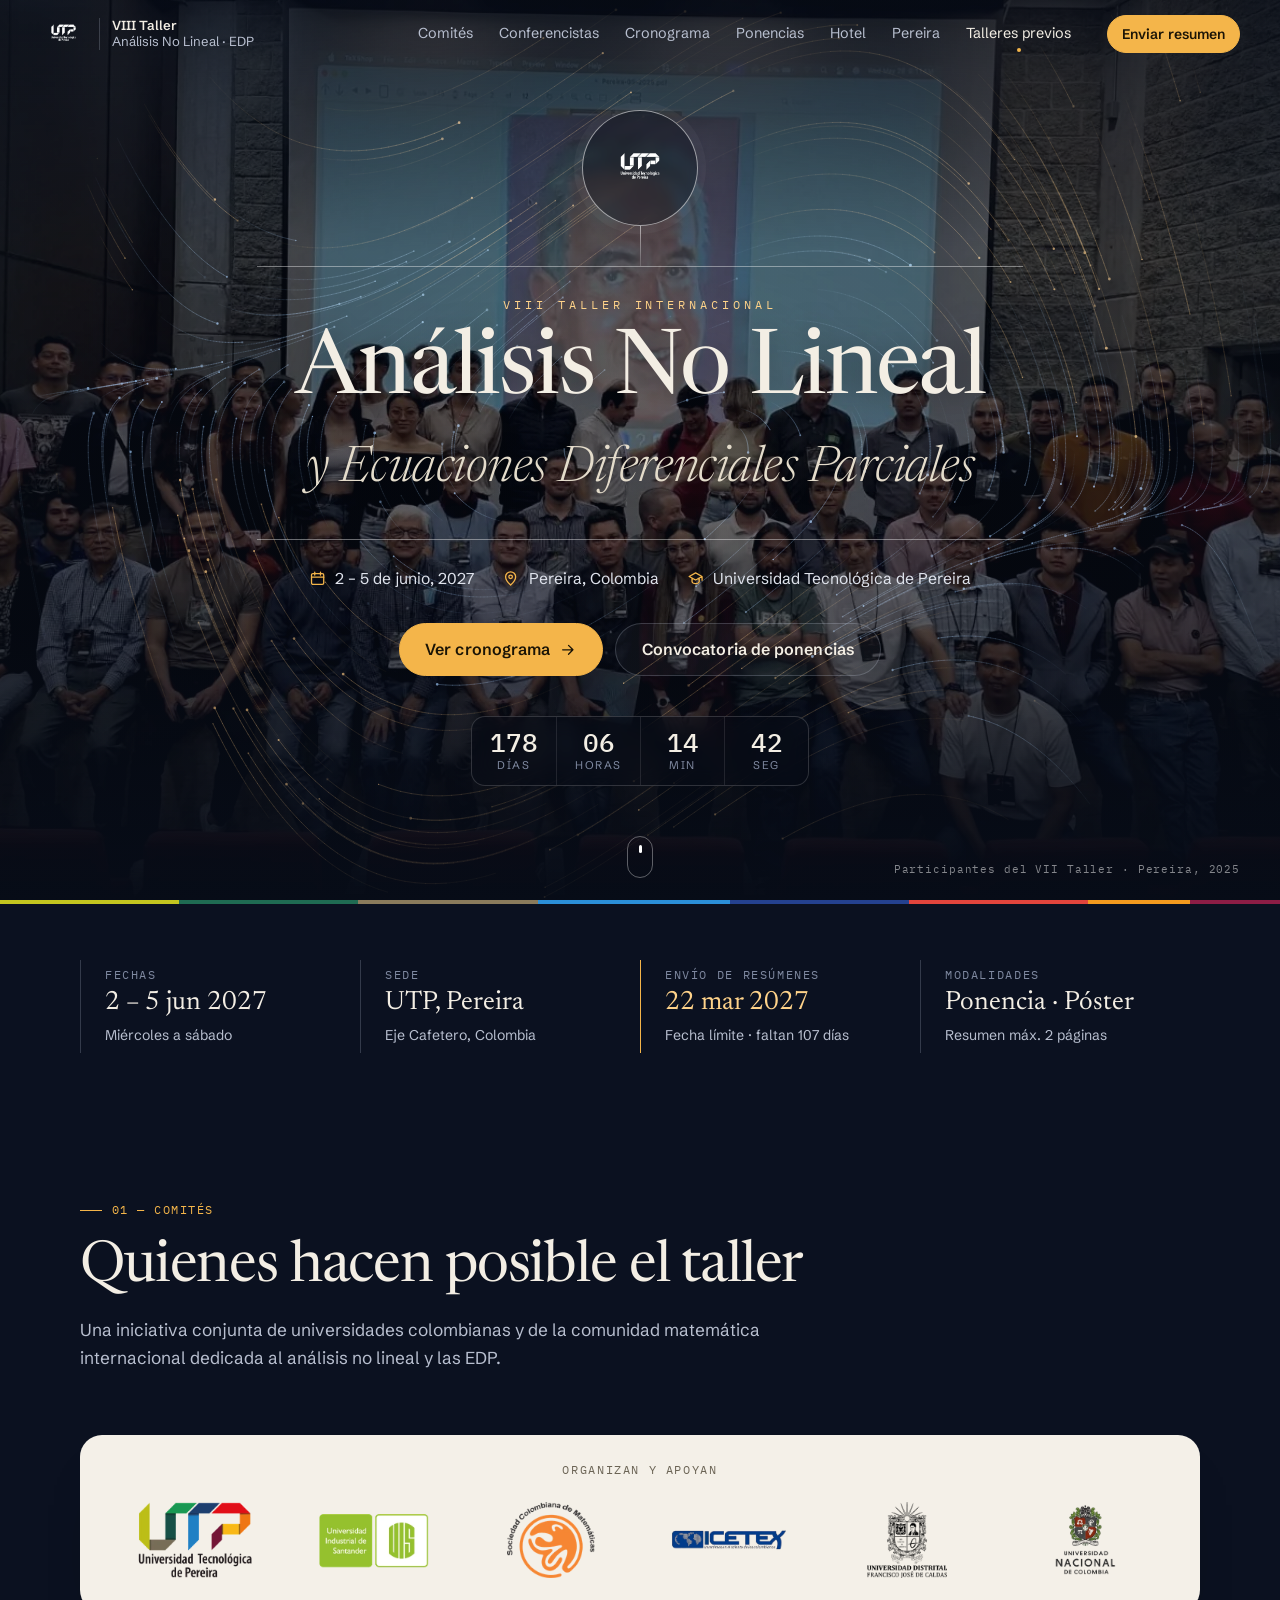
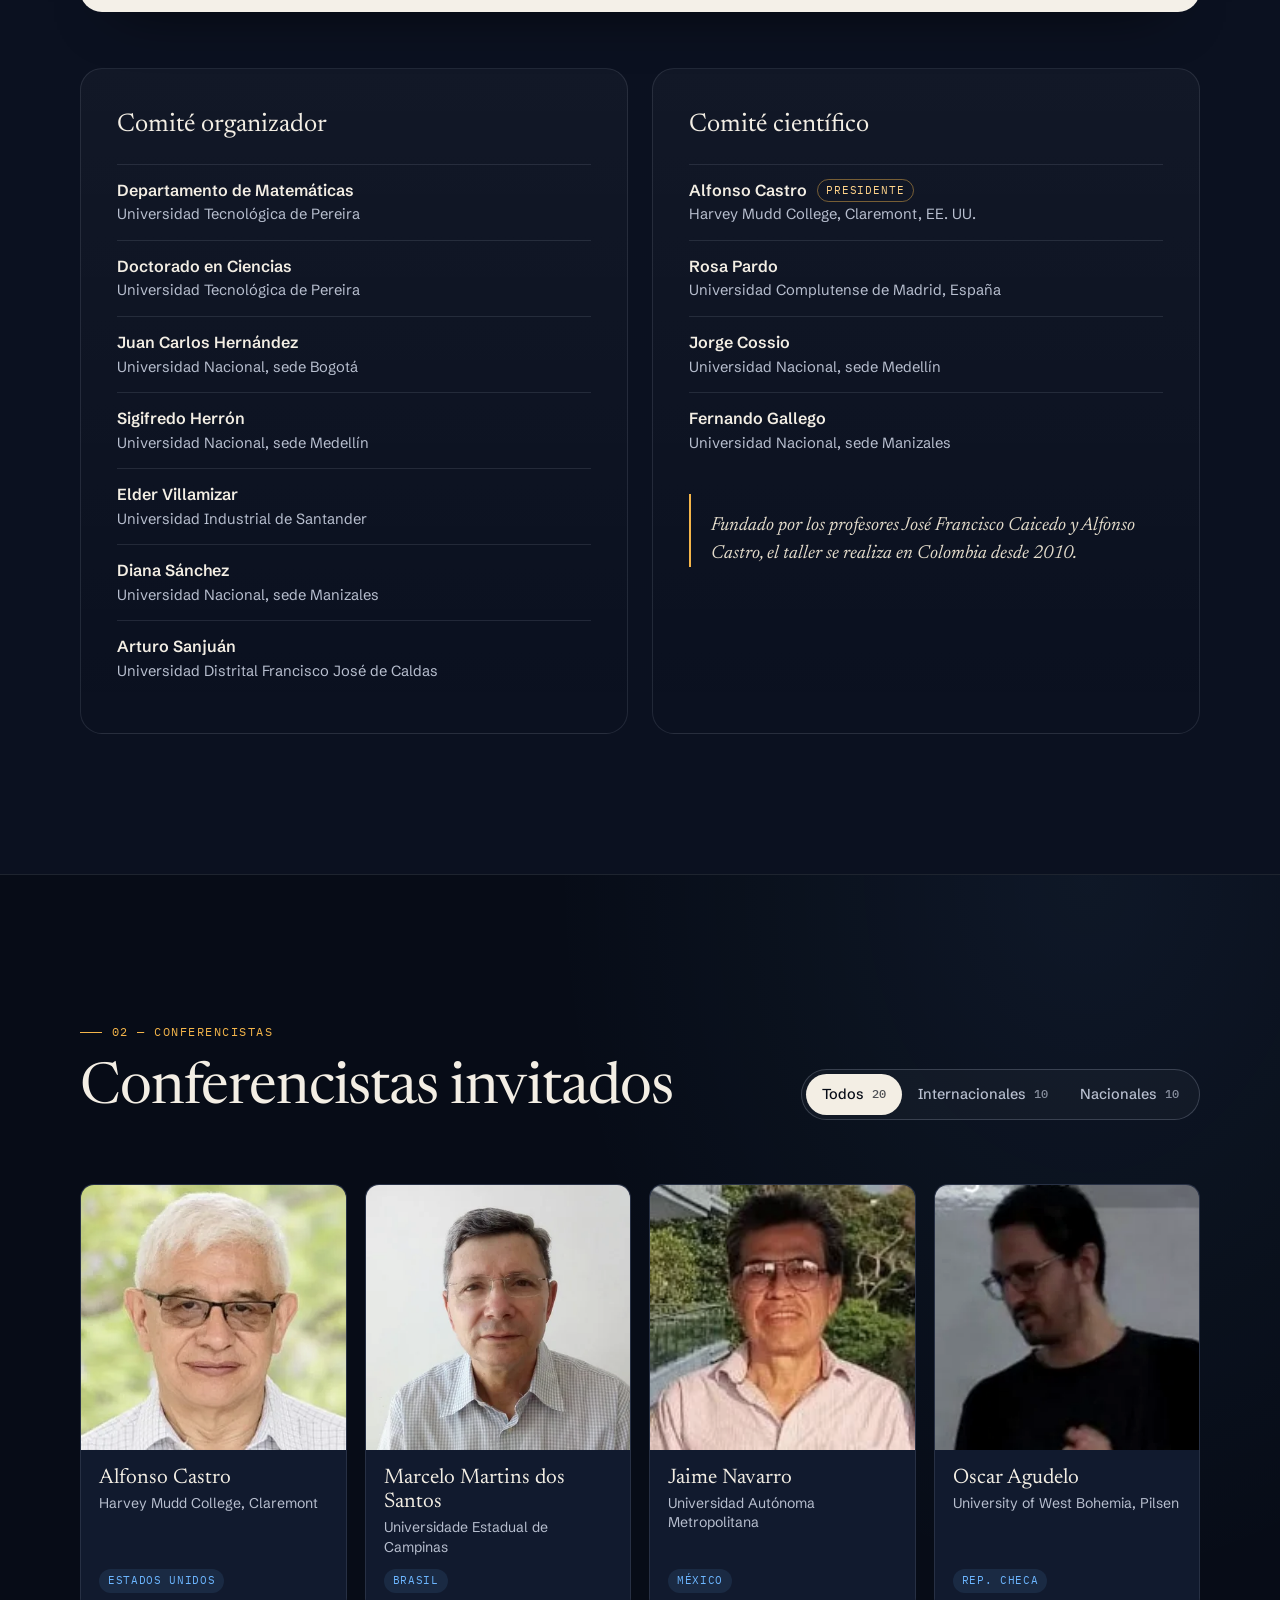
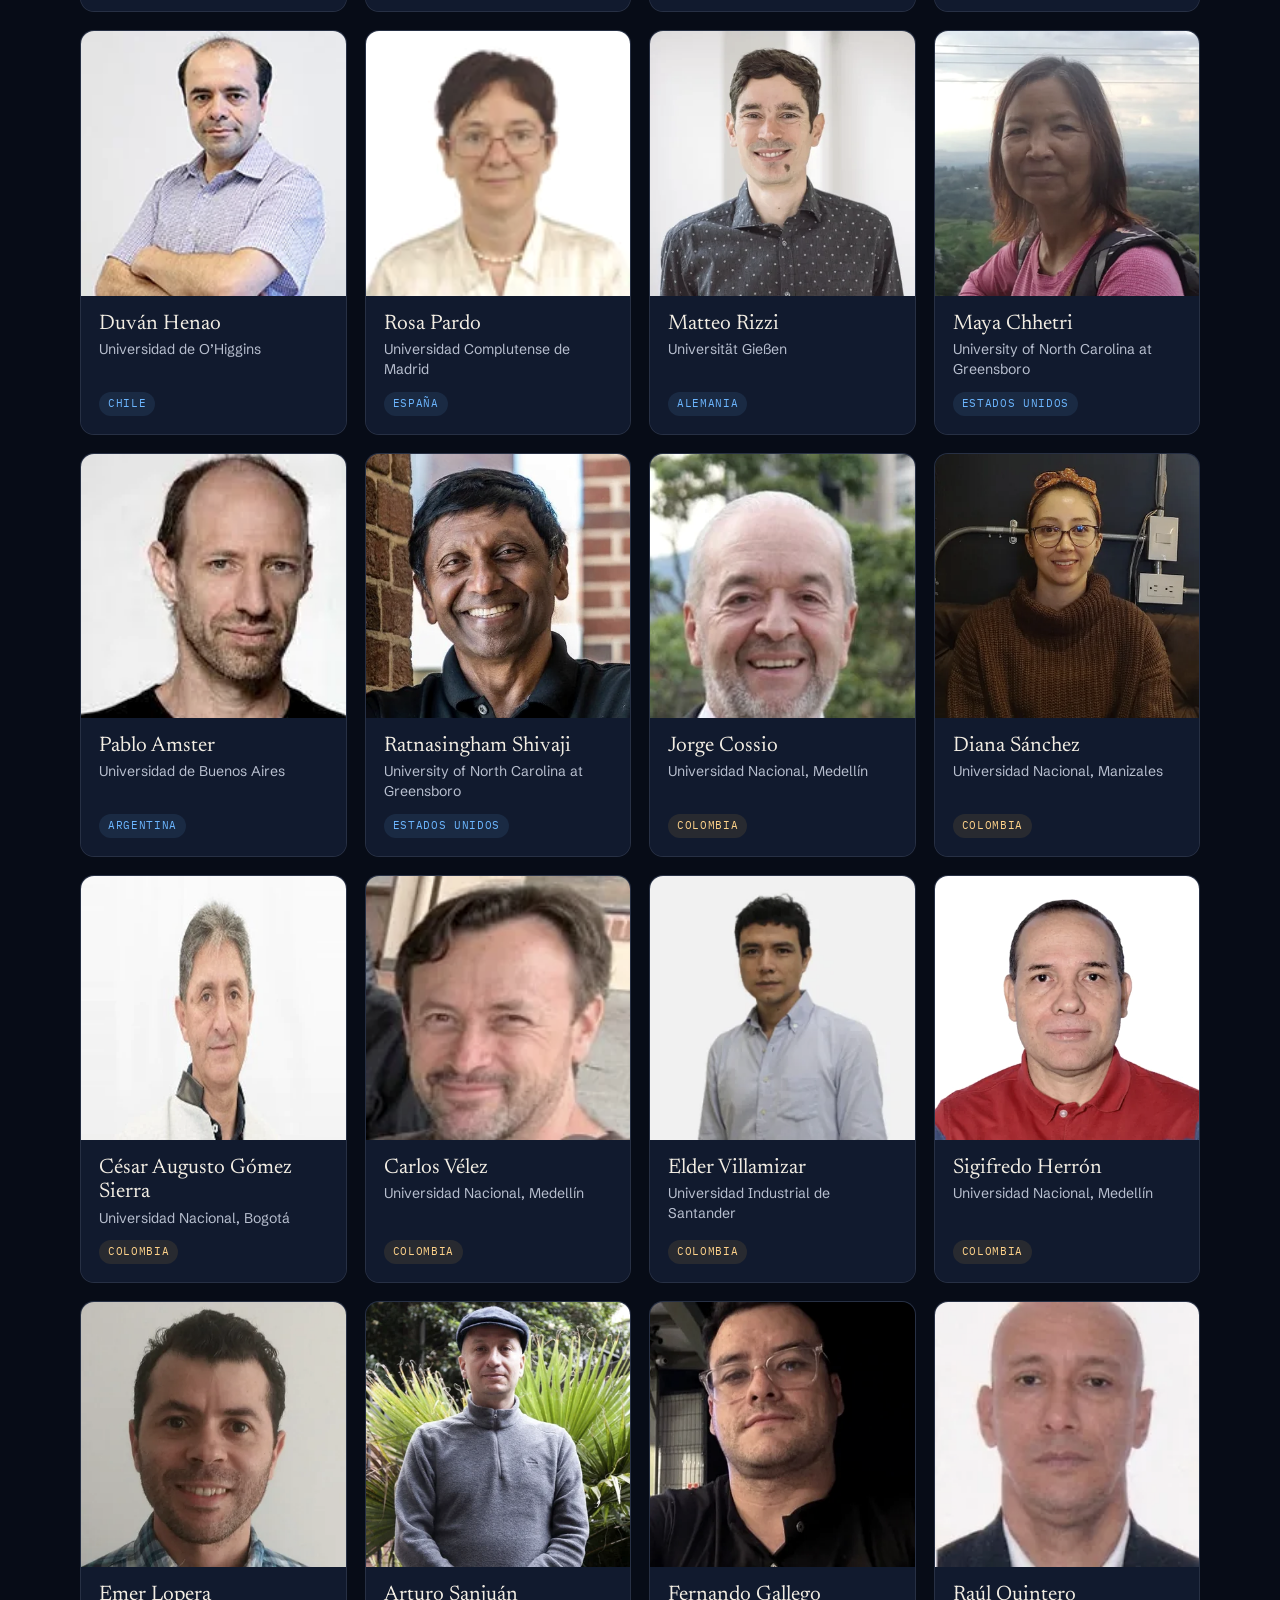
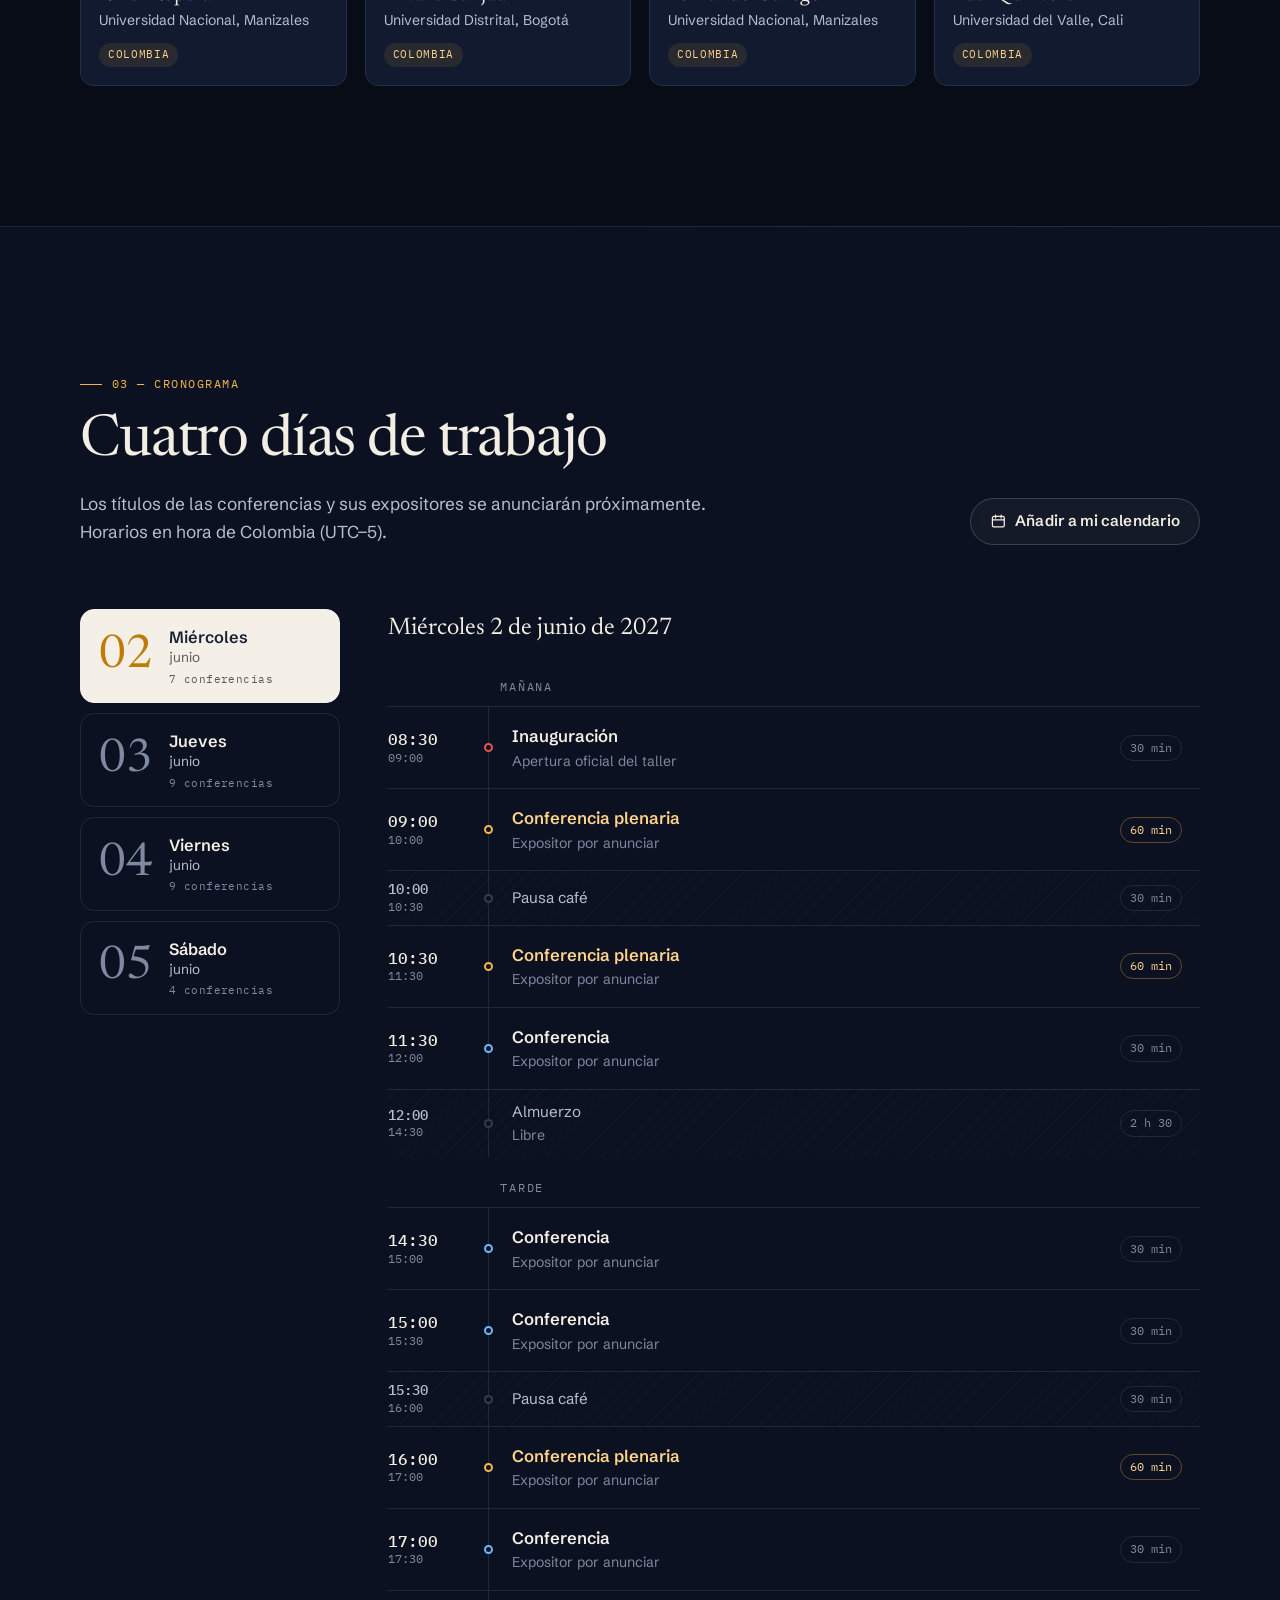
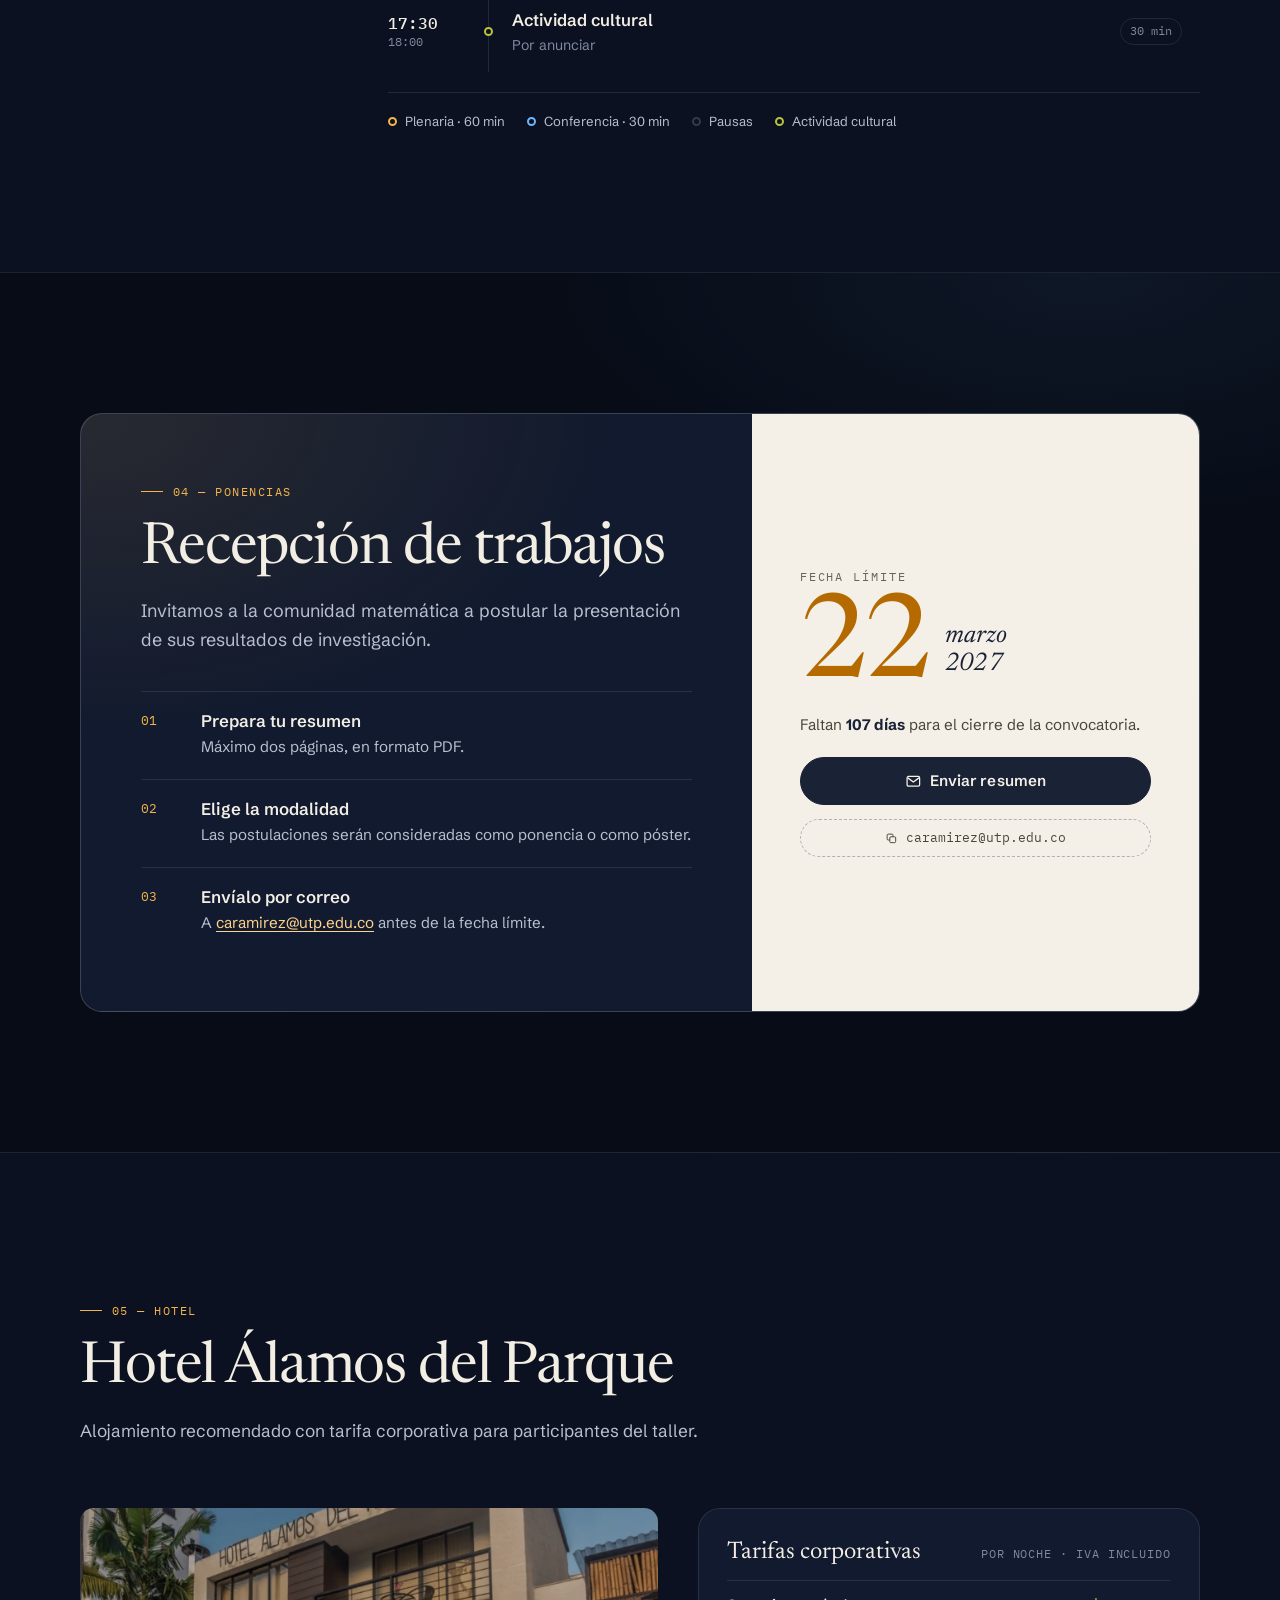
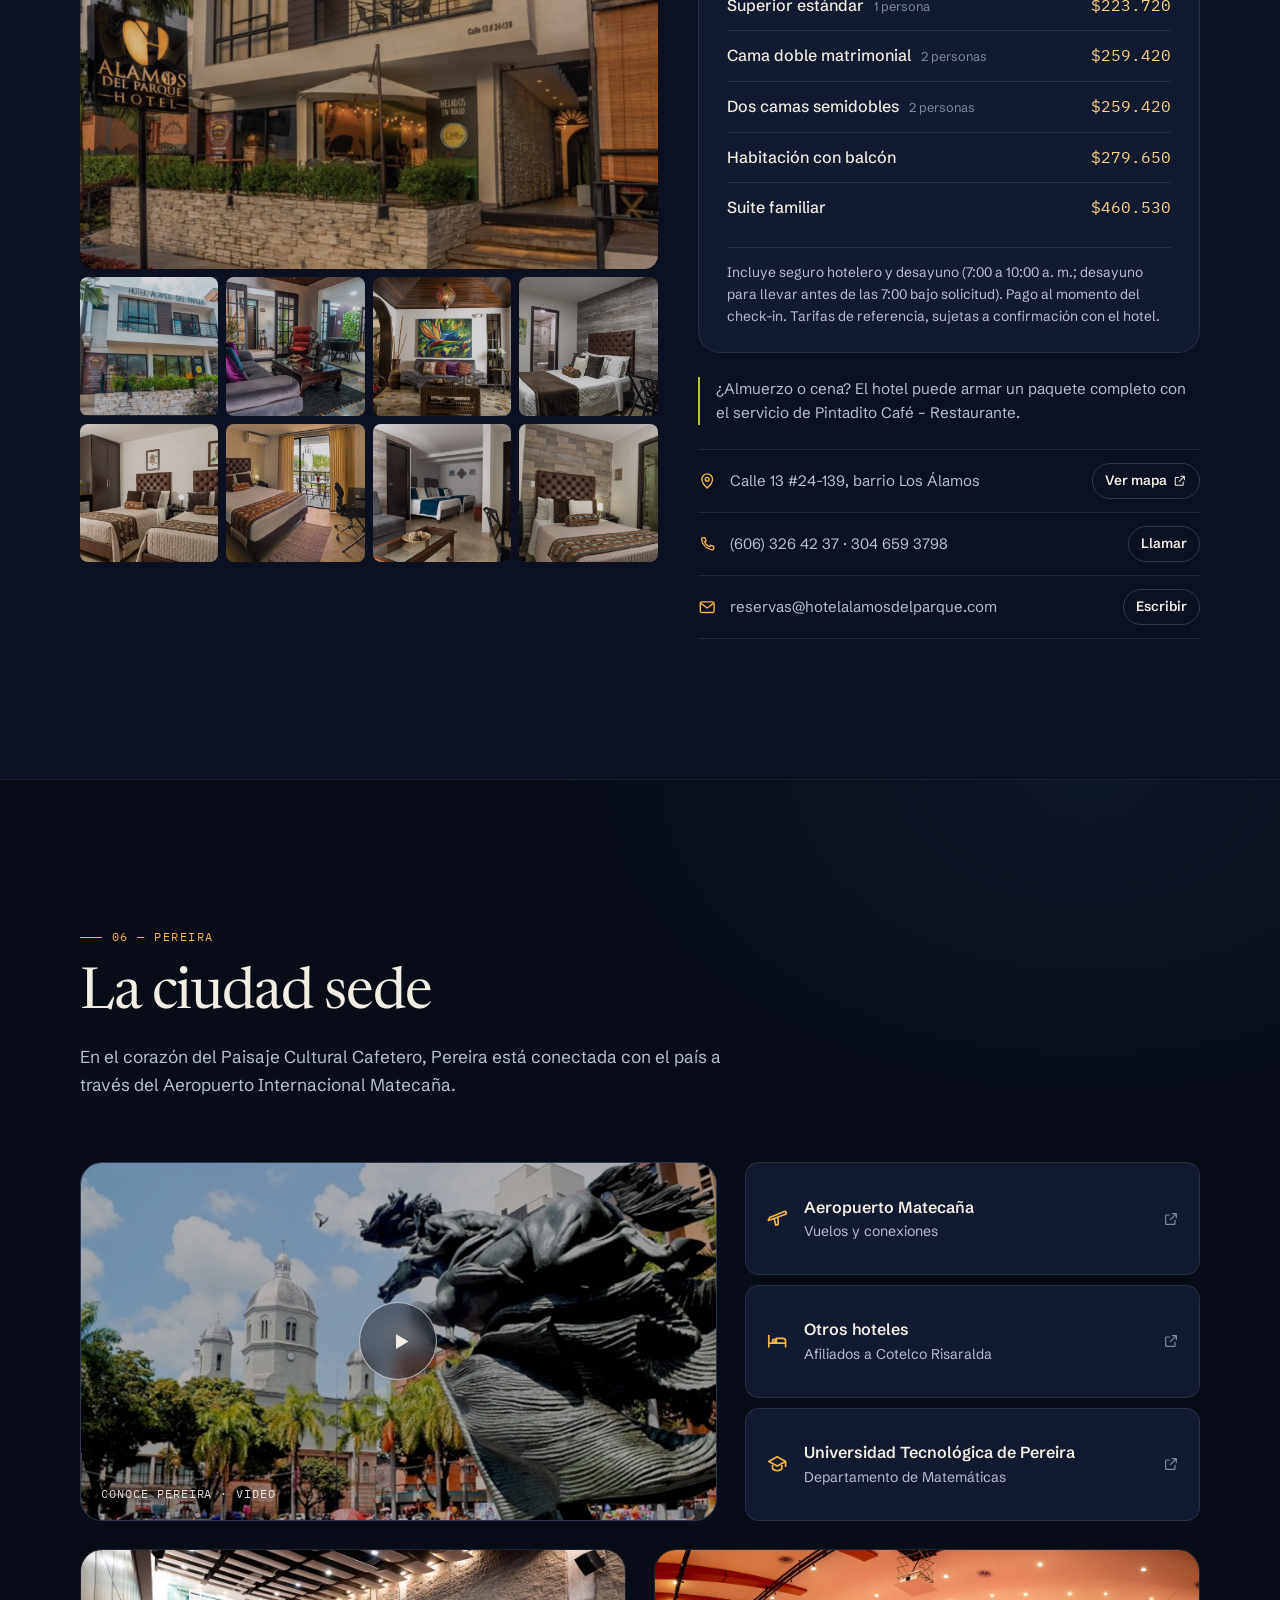
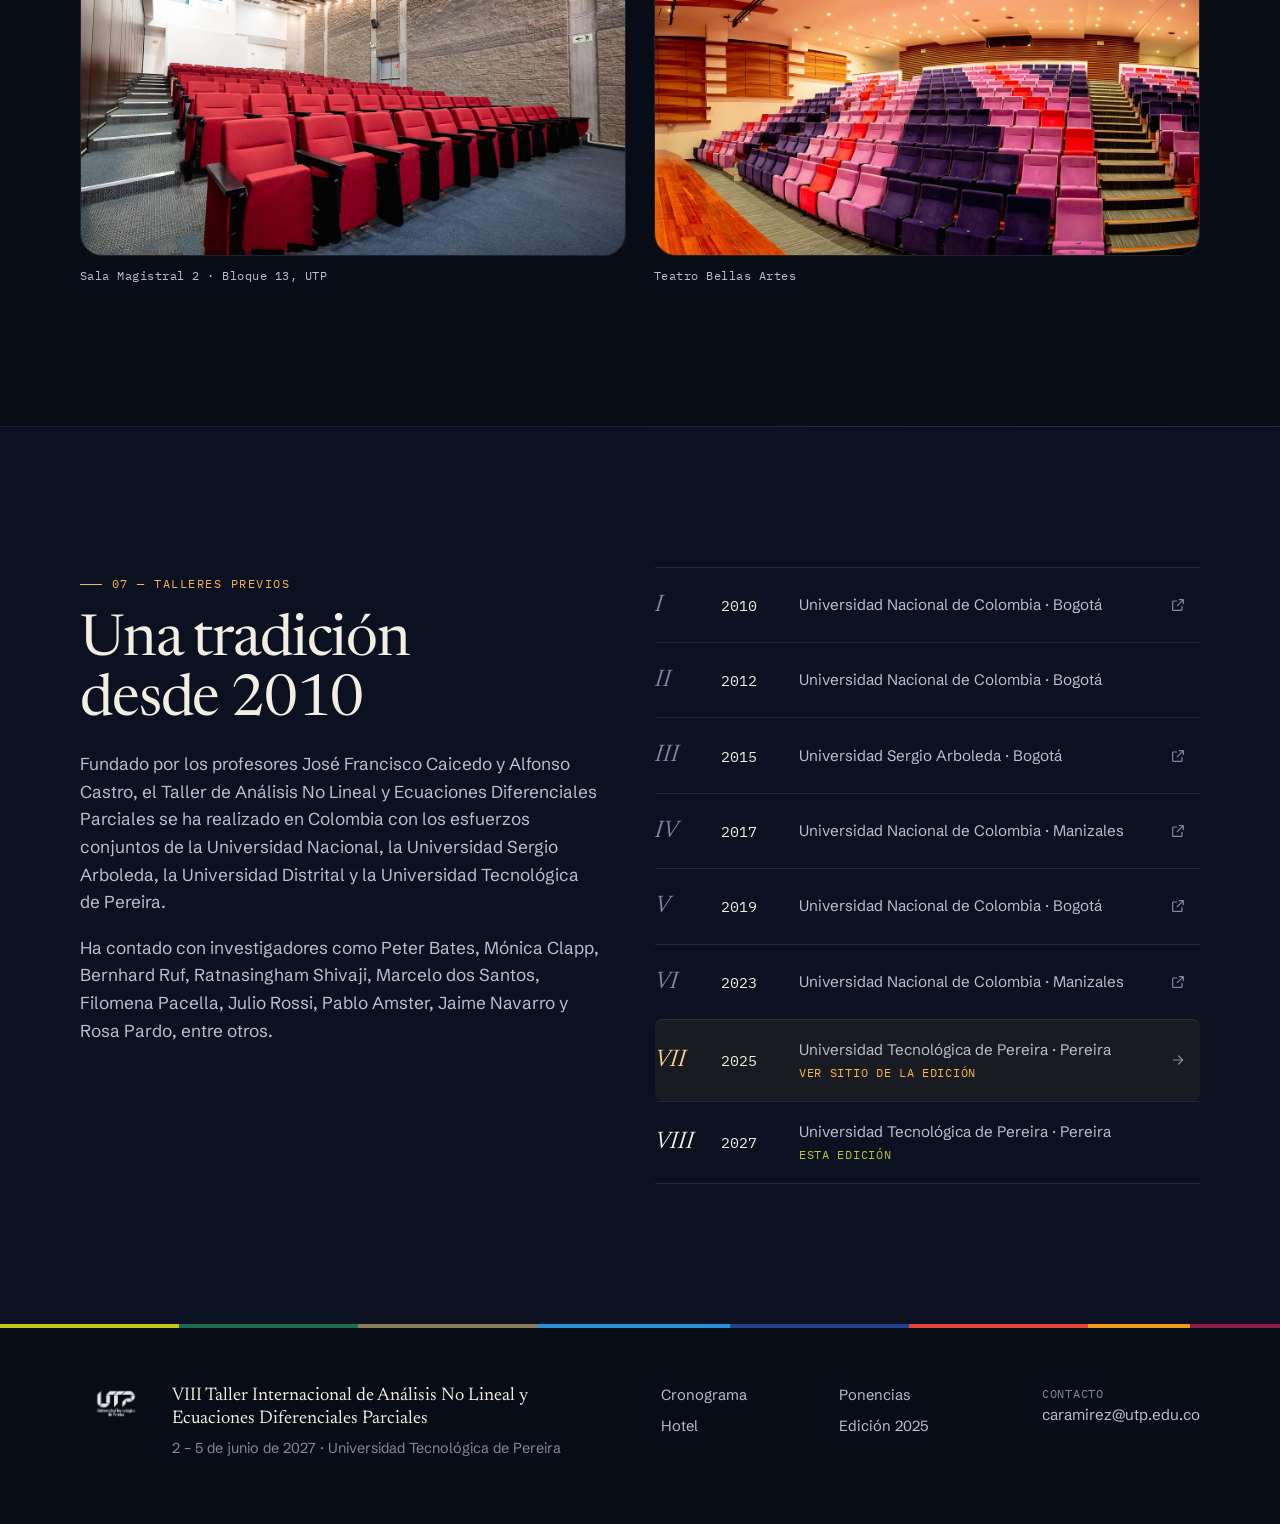
==== commit 42a3ea99: "avance" ====
--- a/index.html
+++ b/index.html
@@ -65,19 +65,19 @@
 					<span></span><span></span>
 				</button>
 			</div>
-			<div class="mobile-menu" id="mobileMenu" hidden>
-				<nav aria-label="Secciones (móvil)">
-					<a href="#comites"><span>01</span>Comités</a>
-					<a href="#conferencistas"><span>02</span>Conferencistas</a>
-					<a href="#cronograma"><span>03</span>Cronograma</a>
-					<a href="#ponencias"><span>04</span>Ponencias</a>
-					<a href="#hotel"><span>05</span>Hotel</a>
-					<a href="#pereira"><span>06</span>Pereira</a>
-					<a href="#historia"><span>07</span>Talleres previos</a>
-				</nav>
-				<a class="btn btn--accent" href="#ponencias">Enviar resumen <svg><use href="#i-arrow" /></svg></a>
-			</div>
 		</header>
+		<div class="mobile-menu" id="mobileMenu" hidden>
+			<nav aria-label="Secciones (móvil)">
+				<a href="#comites"><span>01</span>Comités</a>
+				<a href="#conferencistas"><span>02</span>Conferencistas</a>
+				<a href="#cronograma"><span>03</span>Cronograma</a>
+				<a href="#ponencias"><span>04</span>Ponencias</a>
+				<a href="#hotel"><span>05</span>Hotel</a>
+				<a href="#pereira"><span>06</span>Pereira</a>
+				<a href="#historia"><span>07</span>Talleres previos</a>
+			</nav>
+			<a class="btn btn--accent" href="#ponencias">Enviar resumen <svg><use href="#i-arrow" /></svg></a>
+		</div>
 
 		<!-- ============ HERO ============ -->
 		<section class="hero" id="inicio">
--- a/static/css/site.css
+++ b/static/css/site.css
@@ -341,6 +341,7 @@
 .mobile-menu {
 	position: fixed;
 	inset: var(--nav-h) 0 0;
+	z-index: 49;
 	padding: 24px var(--gutter) 32px;
 	background: rgba(7, 12, 23, 0.97);
 	backdrop-filter: blur(16px);
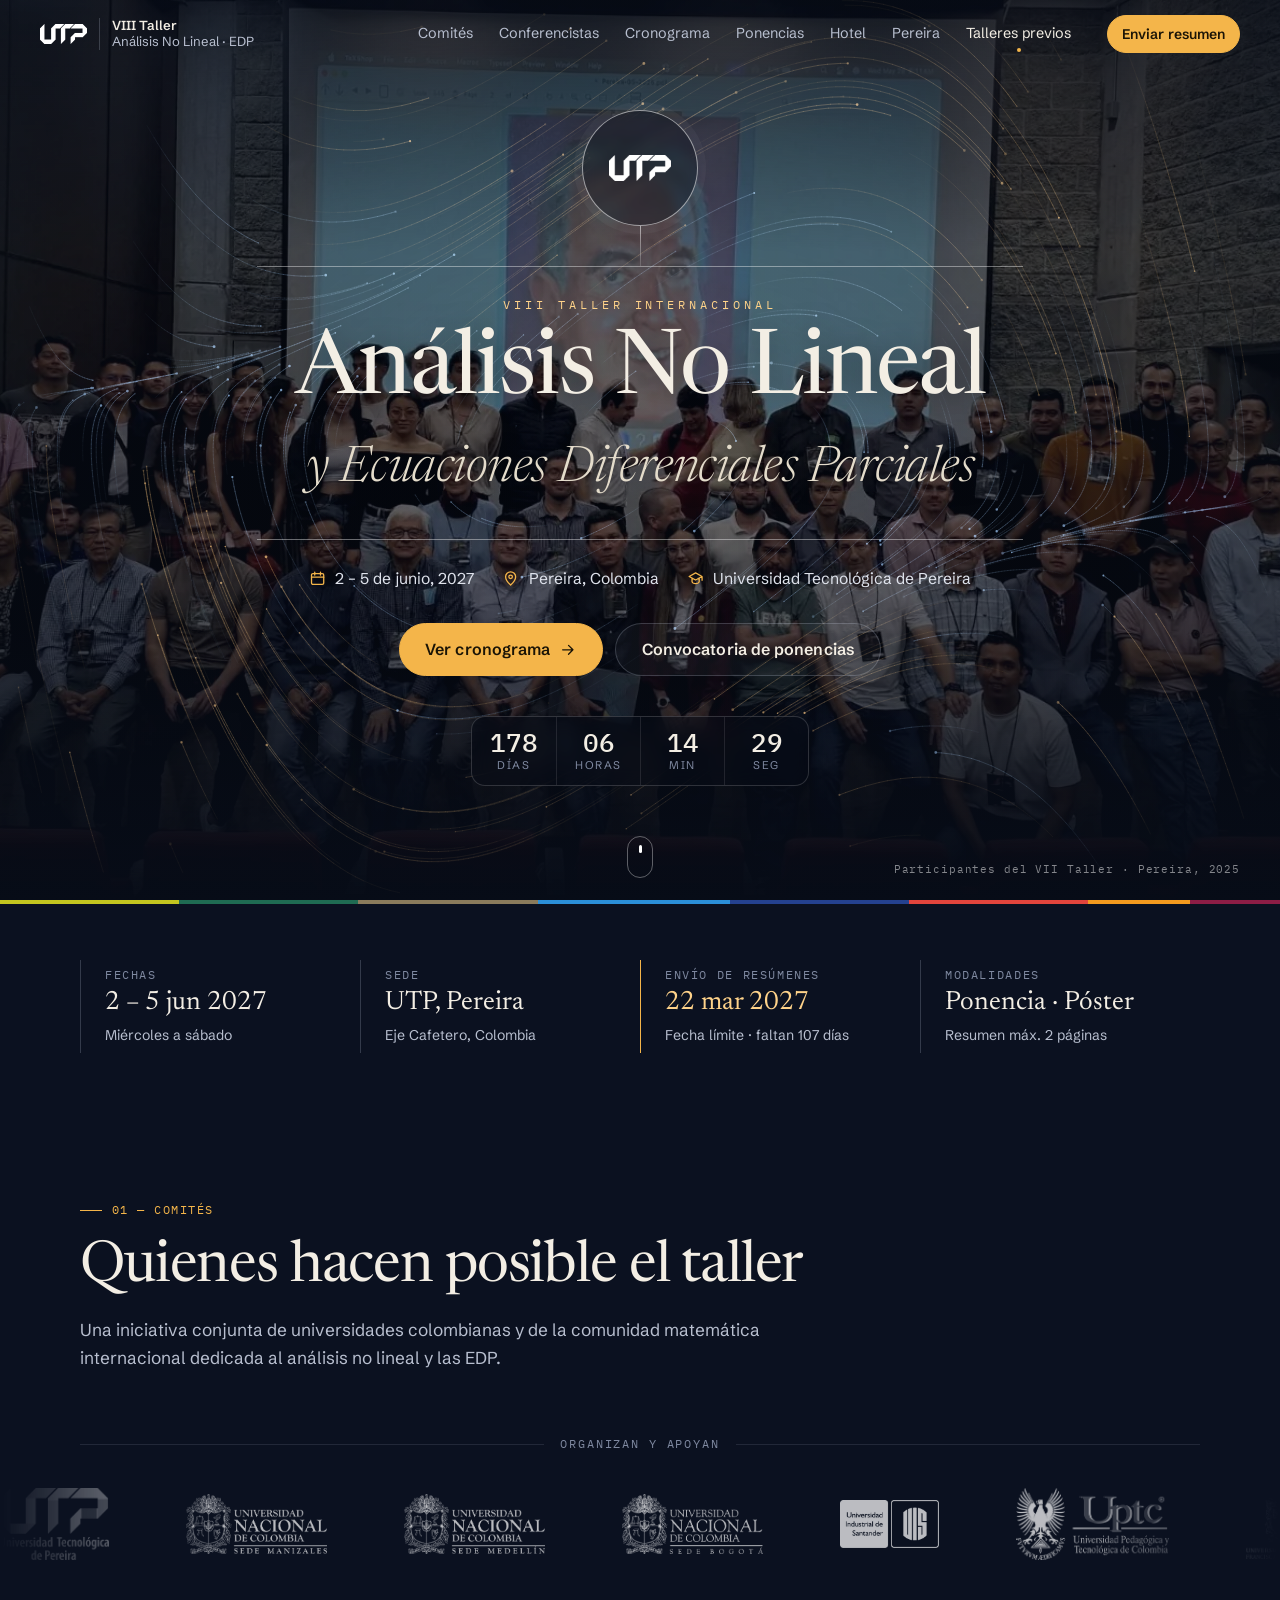
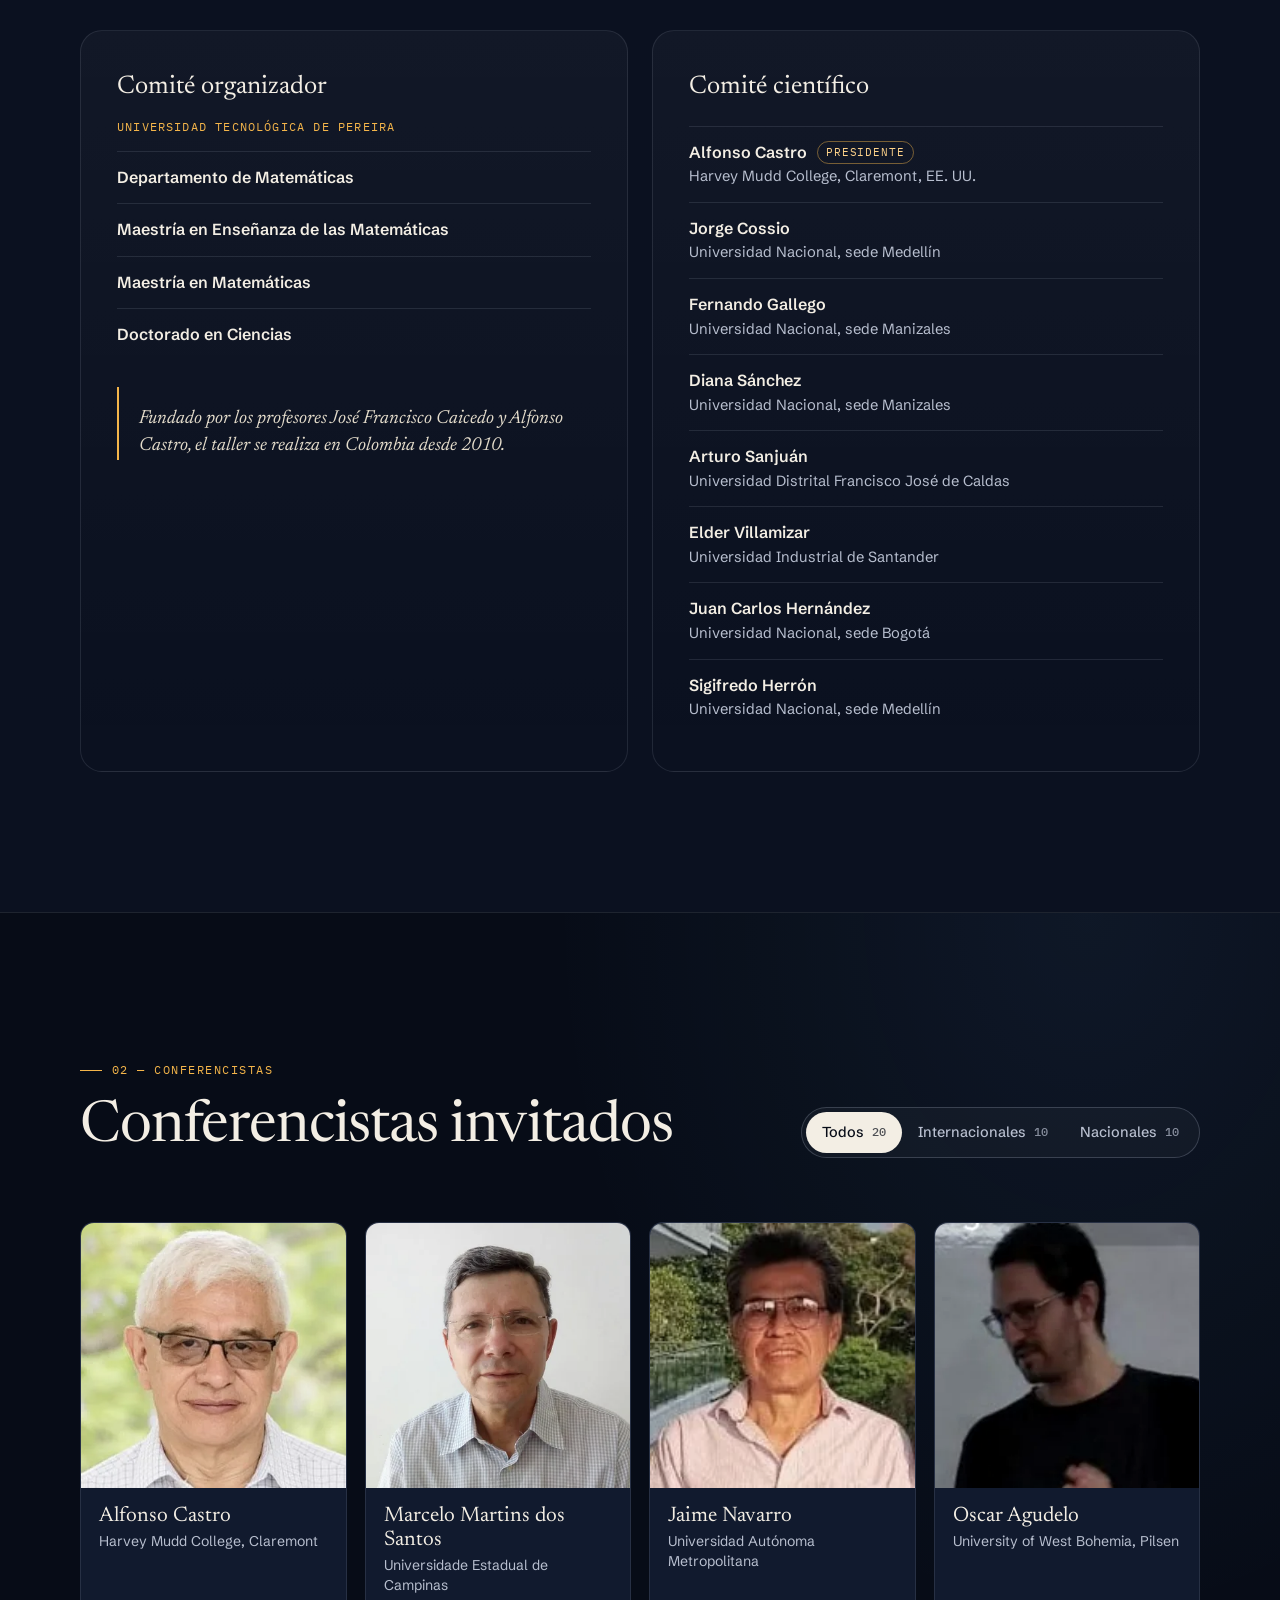
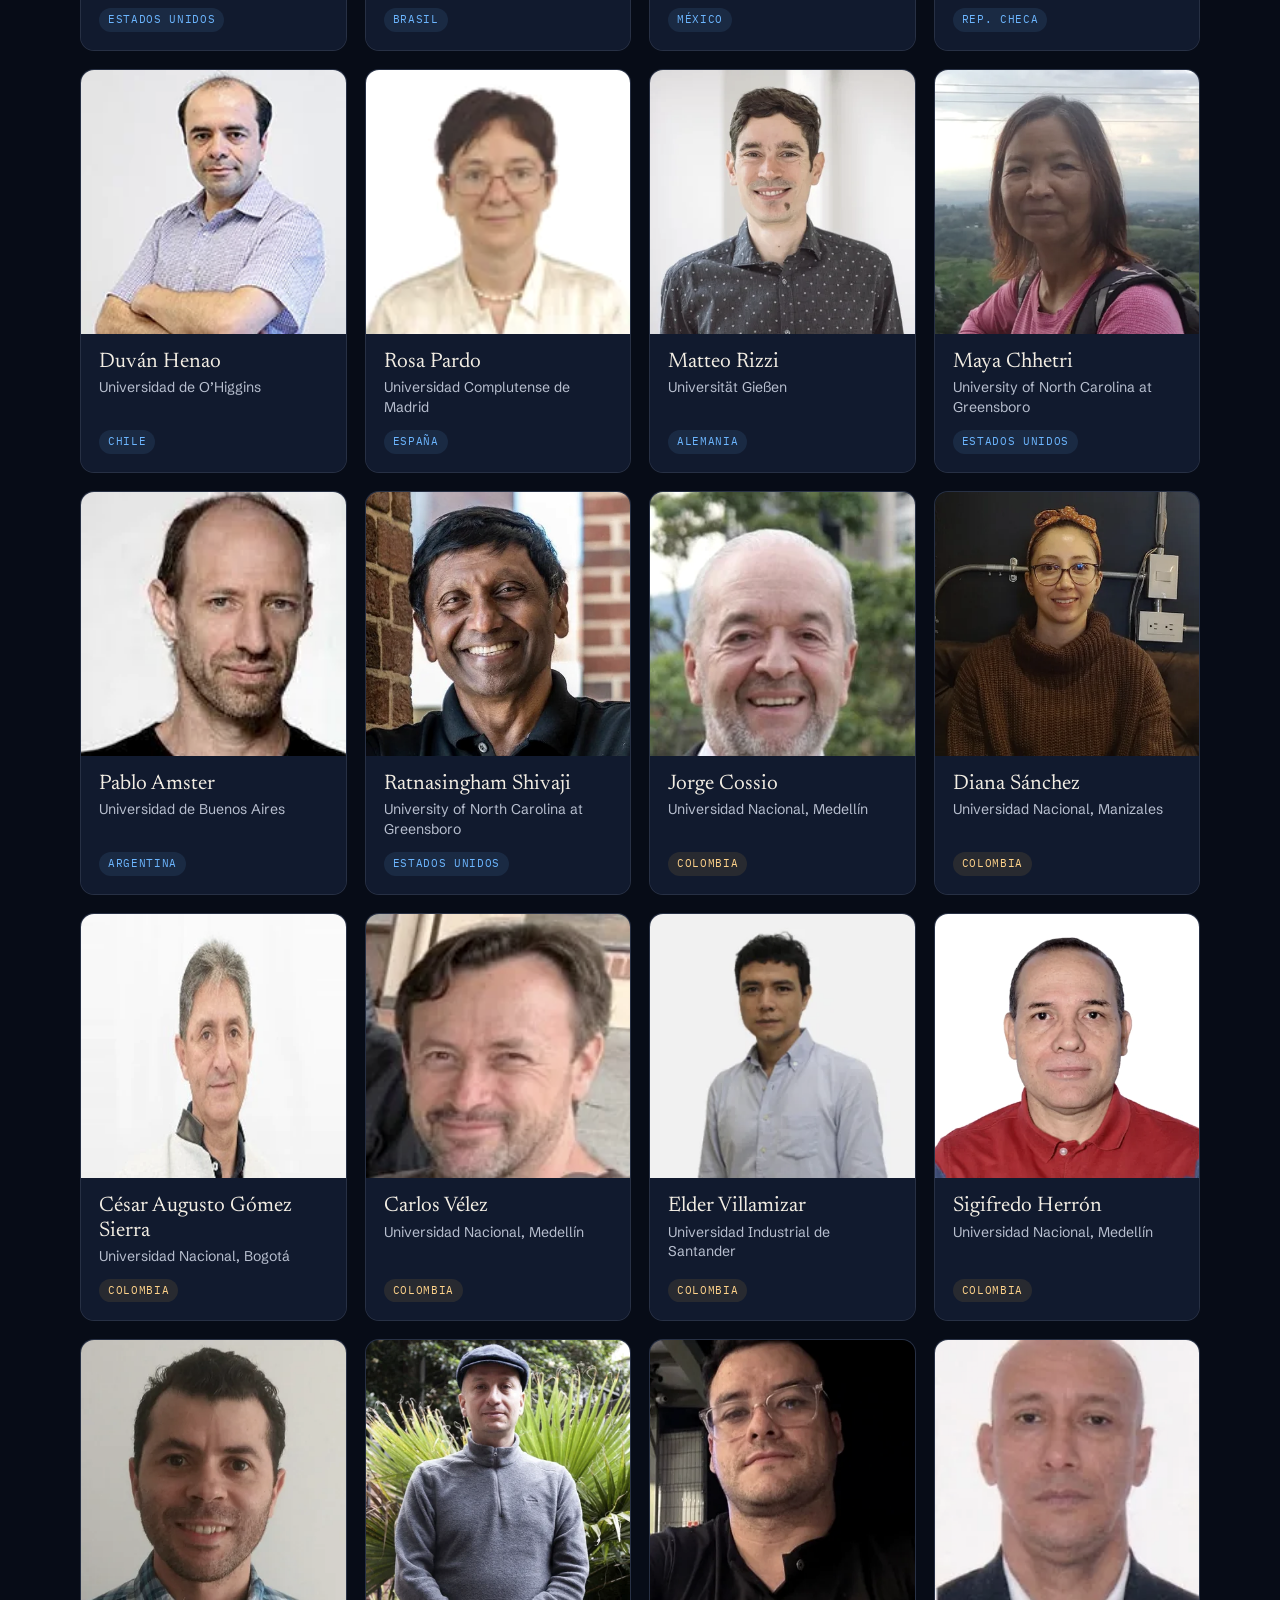
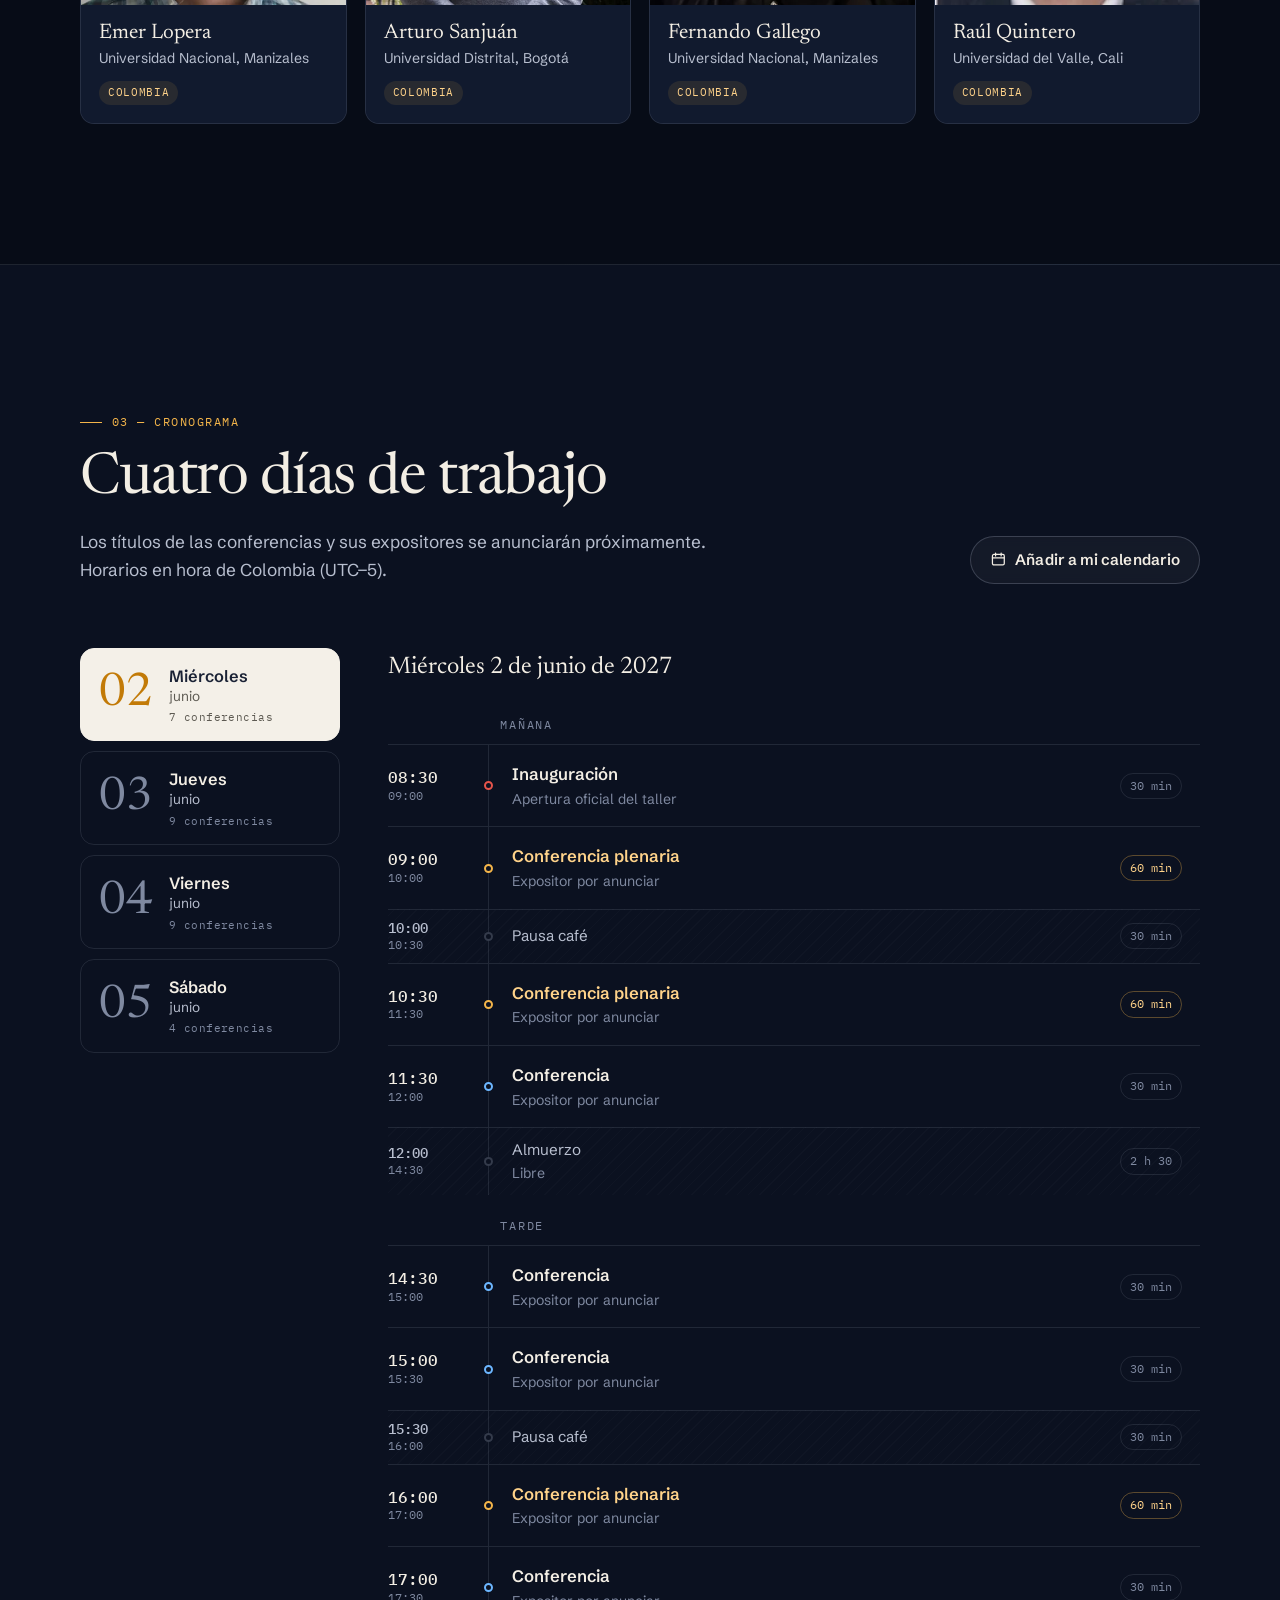
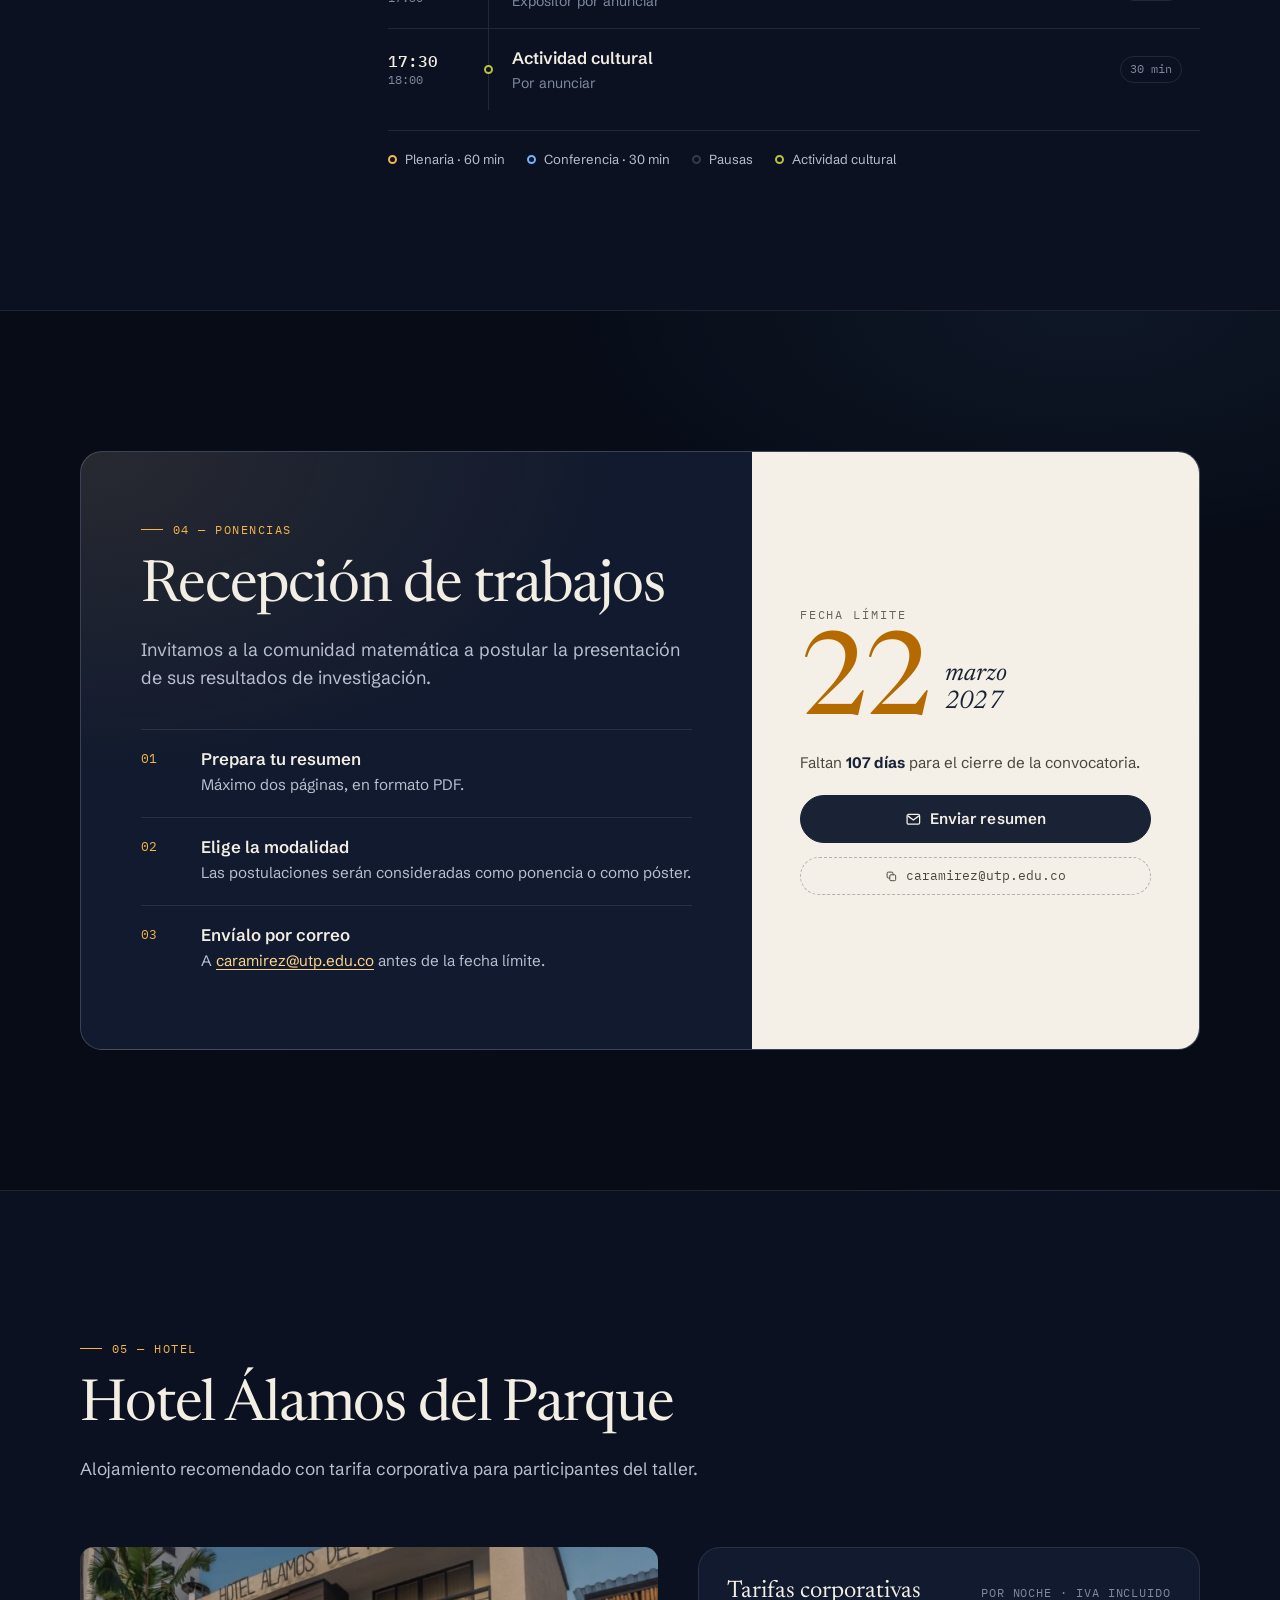
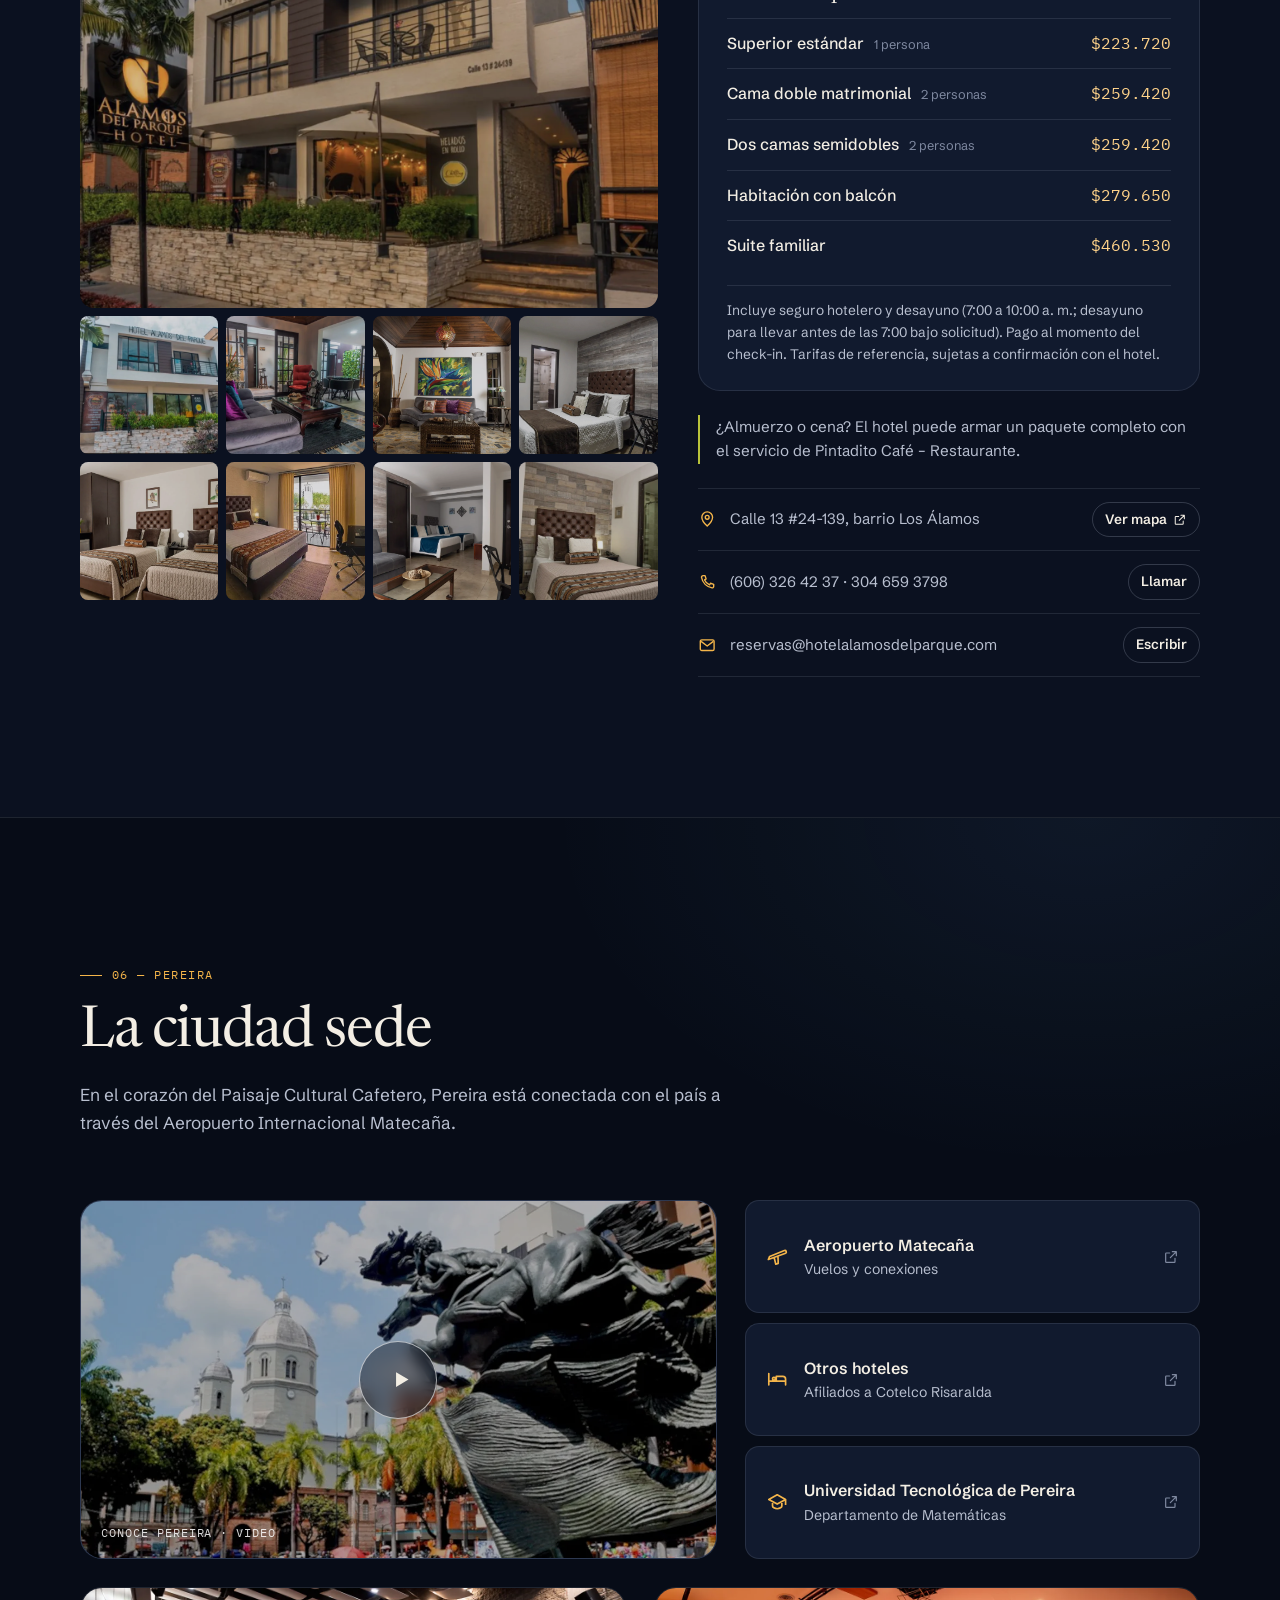
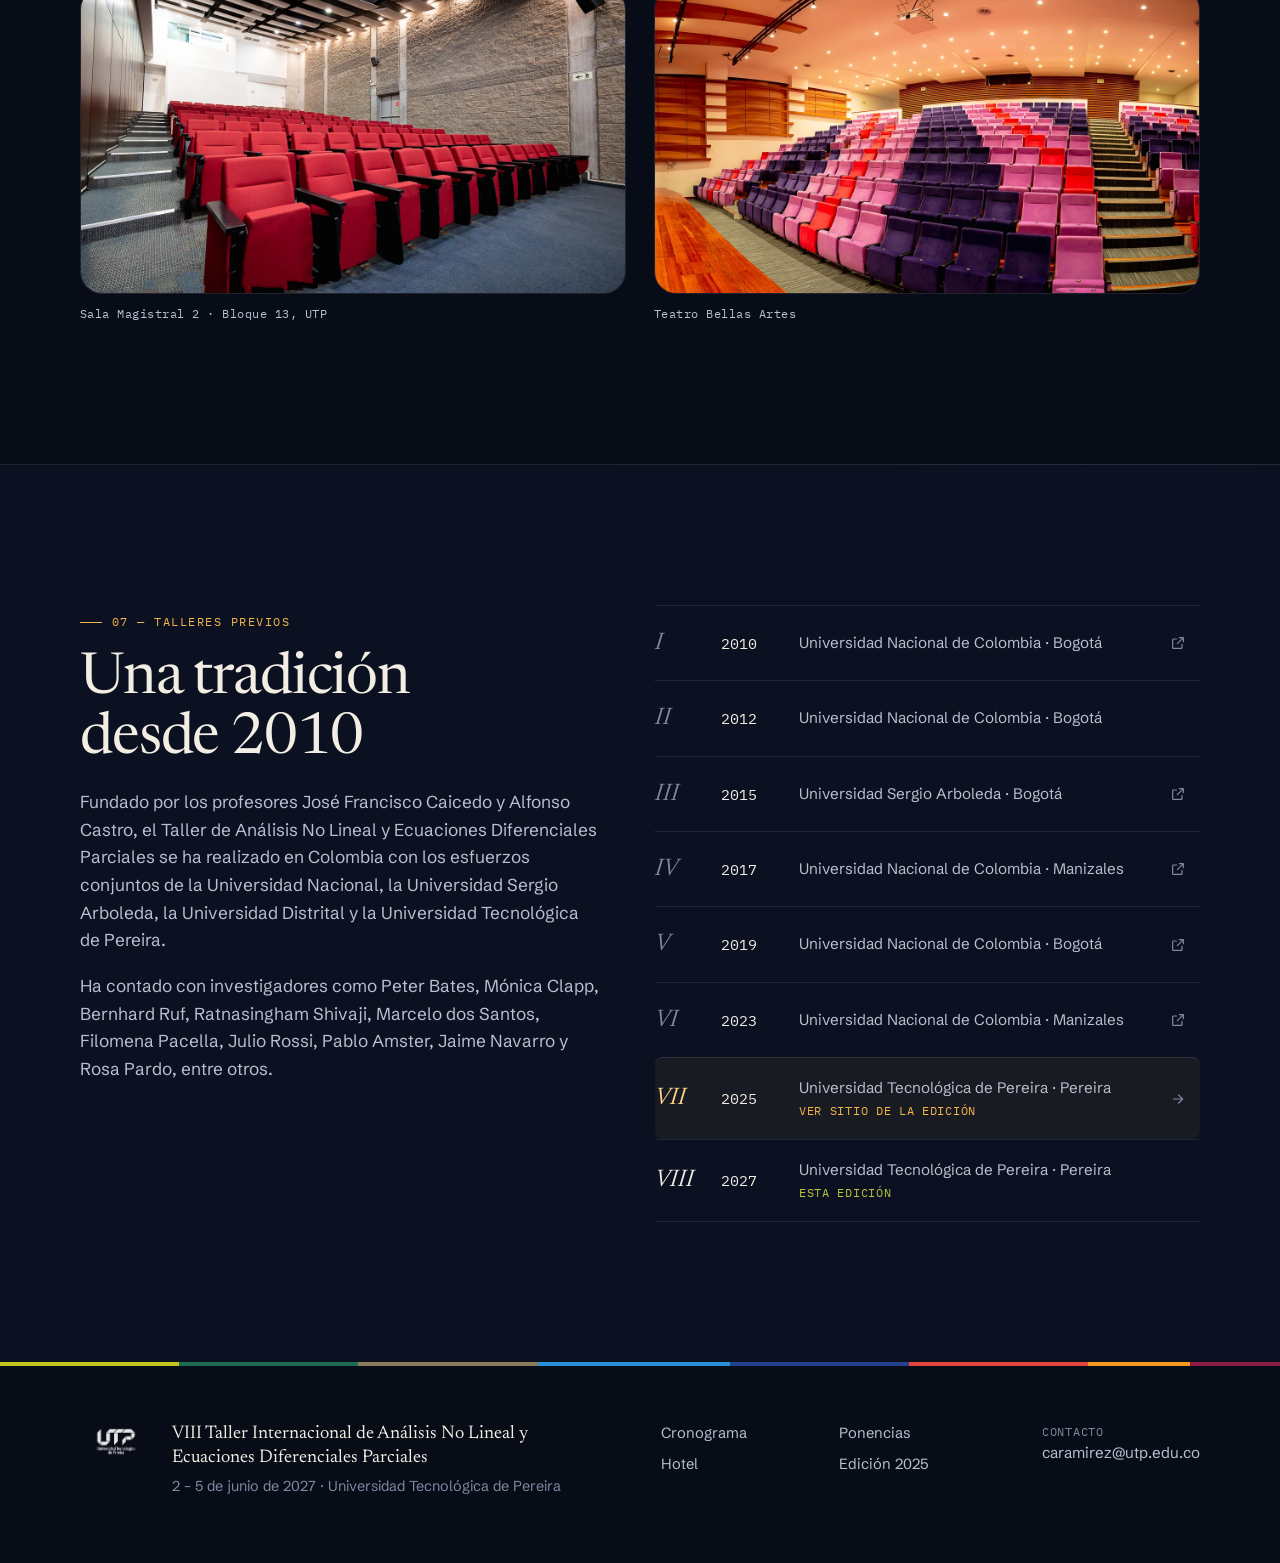
==== commit 024e405e: "avance" ====
--- a/index.html
+++ b/index.html
@@ -48,7 +48,7 @@
 		<header class="nav" id="nav">
 			<div class="nav__inner">
 				<a class="nav__brand" href="#inicio" aria-label="Inicio">
-					<img src="images/2027/logo-utp.webp" alt="" width="46" height="28" />
+					<img src="images/2027/utp-mark.webp" alt="" width="360" height="153" />
 					<span class="nav__brand-text"><b>VIII Taller</b> Análisis No Lineal · EDP</span>
 				</a>
 				<nav class="nav__links" aria-label="Secciones">
@@ -91,7 +91,7 @@
 
 			<div class="hero__content">
 				<div class="hero__seal">
-					<img src="images/2027/logo-utp.webp" alt="Universidad Tecnológica de Pereira" width="92" height="55" />
+					<img src="images/2027/utp-mark.webp" alt="Universidad Tecnológica de Pereira" width="360" height="153" />
 				</div>
 				<span class="hero__line" aria-hidden="true"></span>
 
@@ -166,41 +166,63 @@
 
 					<div class="orgs reveal">
 						<p class="orgs__label">Organizan y apoyan</p>
-						<ul class="orgs__grid">
-							<li><img src="images/2027/logo-utp-color.webp" alt="Universidad Tecnológica de Pereira" loading="lazy" /></li>
-							<li><img src="images/2027/logo-uis.webp" alt="Universidad Industrial de Santander" loading="lazy" /></li>
-							<li><img src="images/2027/logo-scm.webp" alt="Sociedad Colombiana de Matemáticas" loading="lazy" /></li>
-							<li><img src="images/2027/logo-icetex.webp" alt="ICETEX" loading="lazy" /></li>
-							<li><img src="images/2027/logo-udf.webp" alt="Universidad Distrital Francisco José de Caldas" loading="lazy" /></li>
-							<li><img src="images/2027/logo-unc.webp" alt="Universidad Nacional de Colombia" loading="lazy" /></li>
-						</ul>
+						<div class="marquee">
+							<div class="marquee__track">
+							<ul class="marquee__list">
+								<li><img src="images/2027/logos/utp.webp" alt="Universidad Tecnológica de Pereira" loading="lazy" /></li>
+								<li class="logo--unal"><img src="images/2027/logos/unal-manizales.webp" alt="Universidad Nacional de Colombia, sede Manizales" loading="lazy" /></li>
+								<li class="logo--unal"><img src="images/2027/logos/unal-medellin.webp" alt="Universidad Nacional de Colombia, sede Medellín" loading="lazy" /></li>
+								<li class="logo--unal"><img src="images/2027/logos/unal-bogota.webp" alt="Universidad Nacional de Colombia, sede Bogotá" loading="lazy" /></li>
+								<li class="logo--sm"><img src="images/2027/logos/uis.webp" alt="Universidad Industrial de Santander" loading="lazy" /></li>
+								<li><img src="images/2027/logos/uptc.webp" alt="Universidad Pedagógica y Tecnológica de Colombia" loading="lazy" /></li>
+								<li><img src="images/2027/logos/udistrital.webp" alt="Universidad Distrital Francisco José de Caldas" loading="lazy" /></li>
+								<li><img src="images/2027/logos/scm.webp" alt="Sociedad Colombiana de Matemáticas" loading="lazy" /></li>
+								<li class="logo--wide"><img src="images/2027/logos/icetex.webp" alt="ICETEX" loading="lazy" /></li>
+								<li><img src="images/2027/logos/mcgrawhill.webp" alt="McGraw Hill" loading="lazy" /></li>
+							</ul>
+							<ul class="marquee__list" aria-hidden="true">
+								<li><img src="images/2027/logos/utp.webp" alt="" loading="lazy" /></li>
+								<li class="logo--unal"><img src="images/2027/logos/unal-manizales.webp" alt="" loading="lazy" /></li>
+								<li class="logo--unal"><img src="images/2027/logos/unal-medellin.webp" alt="" loading="lazy" /></li>
+								<li class="logo--unal"><img src="images/2027/logos/unal-bogota.webp" alt="" loading="lazy" /></li>
+								<li class="logo--sm"><img src="images/2027/logos/uis.webp" alt="" loading="lazy" /></li>
+								<li><img src="images/2027/logos/uptc.webp" alt="" loading="lazy" /></li>
+								<li><img src="images/2027/logos/udistrital.webp" alt="" loading="lazy" /></li>
+								<li><img src="images/2027/logos/scm.webp" alt="" loading="lazy" /></li>
+								<li class="logo--wide"><img src="images/2027/logos/icetex.webp" alt="" loading="lazy" /></li>
+								<li><img src="images/2027/logos/mcgrawhill.webp" alt="" loading="lazy" /></li>
+							</ul>
+							</div>
+						</div>
 					</div>
 
 					<div class="committees">
 						<article class="committee reveal">
 							<h3>Comité organizador</h3>
+							<p class="committee__org">Universidad Tecnológica de Pereira</p>
 							<ul class="people">
-								<li><b>Departamento de Matemáticas</b><span>Universidad Tecnológica de Pereira</span></li>
-								<li><b>Doctorado en Ciencias</b><span>Universidad Tecnológica de Pereira</span></li>
-								<li><b>Juan Carlos Hernández</b><span>Universidad Nacional, sede Bogotá</span></li>
-								<li><b>Sigifredo Herrón</b><span>Universidad Nacional, sede Medellín</span></li>
-								<li><b>Elder Villamizar</b><span>Universidad Industrial de Santander</span></li>
-								<li><b>Diana Sánchez</b><span>Universidad Nacional, sede Manizales</span></li>
-								<li><b>Arturo Sanjuán</b><span>Universidad Distrital Francisco José de Caldas</span></li>
+								<li><b>Departamento de Matemáticas</b></li>
+								<li><b>Maestría en Enseñanza de las Matemáticas</b></li>
+								<li><b>Maestría en Matemáticas</b></li>
+								<li><b>Doctorado en Ciencias</b></li>
 							</ul>
+							<blockquote class="committee__quote">
+								Fundado por los profesores José Francisco Caicedo y Alfonso Castro, el taller se
+								realiza en Colombia desde 2010.
+							</blockquote>
 						</article>
 						<article class="committee reveal">
 							<h3>Comité científico</h3>
 							<ul class="people">
 								<li><b>Alfonso Castro <i class="tag">Presidente</i></b><span>Harvey Mudd College, Claremont, EE. UU.</span></li>
-								<li><b>Rosa Pardo</b><span>Universidad Complutense de Madrid, España</span></li>
 								<li><b>Jorge Cossio</b><span>Universidad Nacional, sede Medellín</span></li>
 								<li><b>Fernando Gallego</b><span>Universidad Nacional, sede Manizales</span></li>
+								<li><b>Diana Sánchez</b><span>Universidad Nacional, sede Manizales</span></li>
+								<li><b>Arturo Sanjuán</b><span>Universidad Distrital Francisco José de Caldas</span></li>
+								<li><b>Elder Villamizar</b><span>Universidad Industrial de Santander</span></li>
+								<li><b>Juan Carlos Hernández</b><span>Universidad Nacional, sede Bogotá</span></li>
+								<li><b>Sigifredo Herrón</b><span>Universidad Nacional, sede Medellín</span></li>
 							</ul>
-							<blockquote class="committee__quote">
-								Fundado por los profesores José Francisco Caicedo y Alfonso Castro, el taller se
-								realiza en Colombia desde 2010.
-							</blockquote>
 						</article>
 					</div>
 				</div>
--- a/static/css/site.css
+++ b/static/css/site.css
@@ -259,7 +259,7 @@
 	pointer-events: auto;
 }
 .nav__brand img {
-	height: 28px;
+	height: 20px;
 	width: auto;
 }
 .nav__brand-text {
@@ -480,7 +480,7 @@
 	box-shadow: 0 0 0 8px rgba(255, 255, 255, 0.04);
 }
 .hero__seal img {
-	width: 74px;
+	width: 62px;
 	height: auto;
 }
 .hero__line {
@@ -671,7 +671,7 @@
 		height: 92px;
 	}
 	.hero__seal img {
-		width: 52px;
+		width: 48px;
 	}
 	.hero__line {
 		height: 28px;
@@ -847,52 +847,131 @@
    COMITÉS
    ========================================================================== */
 .orgs {
-	background: var(--paper);
-	color: var(--paper-ink);
-	border-radius: var(--r-lg);
-	padding: 26px clamp(20px, 4vw, 40px) 30px;
-	margin-bottom: 56px;
-	box-shadow: 0 30px 60px -40px rgba(0, 0, 0, 0.8);
+	margin-bottom: 64px;
 }
 .orgs__label {
+	display: flex;
+	align-items: center;
+	gap: 16px;
 	font-family: var(--f-mono);
 	font-size: 0.72rem;
-	letter-spacing: 0.14em;
+	letter-spacing: 0.16em;
 	text-transform: uppercase;
-	color: #6b6455;
-	text-align: center;
-	margin-bottom: 18px;
-}
-.orgs__grid {
-	display: grid;
-	grid-template-columns: repeat(6, 1fr);
+	color: var(--tx-3);
+	margin-bottom: 28px;
+}
+.orgs__label::before,
+.orgs__label::after {
+	content: "";
+	flex: 1;
+	height: 1px;
+	background: var(--line);
+}
+
+/* Carrusel infinito de logos */
+.marquee {
+	--gap: clamp(48px, 6vw, 88px);
+	--dur: 42s;
+	position: relative;
+	overflow: hidden;
+	margin-inline: calc(50% - 50vw);
+	padding-block: 6px;
+	-webkit-mask-image: linear-gradient(90deg, transparent, #000 18%, #000 82%, transparent);
+	mask-image: linear-gradient(90deg, transparent, #000 18%, #000 82%, transparent);
+}
+.marquee__track {
+	display: flex;
+	width: max-content;
+	animation: marquee var(--dur) linear infinite;
+	will-change: transform;
+}
+.marquee__list {
+	display: flex;
 	align-items: center;
-	gap: 18px 28px;
-}
-.orgs__grid li {
-	display: grid;
-	place-items: center;
-	height: 84px;
-}
-.orgs__grid img {
-	max-height: 76px;
-	max-width: 100%;
+	gap: var(--gap);
+	padding-right: var(--gap);
+	flex: none;
+}
+.marquee__list li {
+	display: flex;
+	flex-direction: column;
+	align-items: center;
+	gap: 8px;
+	flex: none;
+}
+.marquee__list img {
+	height: 72px;
 	width: auto;
-	object-fit: contain;
-	transition: transform 0.3s var(--ease);
-}
-.orgs__grid li:hover img {
-	transform: scale(1.05);
-}
-@media (max-width: 860px) {
-	.orgs__grid {
-		grid-template-columns: repeat(3, 1fr);
-	}
-}
-@media (max-width: 420px) {
-	.orgs__grid {
-		grid-template-columns: repeat(2, 1fr);
-	}
+	opacity: 0.72;
+	transition:
+		opacity 0.35s,
+		transform 0.35s var(--ease);
+}
+.marquee__list li:hover img {
+	opacity: 1;
+	transform: translateY(-2px);
+}
+.marquee__list .logo--unal img {
+	height: 60px;
+}
+.marquee__list .logo--wide img {
+	height: 34px;
+}
+.marquee__list .logo--sm img {
+	height: 48px;
+}
+@keyframes marquee {
+	to {
+		transform: translateX(-50%);
+	}
+}
+@media (max-width: 560px) {
+	.marquee {
+		--dur: 32s;
+		--gap: 40px;
+	}
+	.marquee__list img {
+		height: 48px;
+	}
+	.marquee__list .logo--unal img {
+		height: 42px;
+	}
+	.marquee__list .logo--wide img {
+		height: 24px;
+	}
+	.marquee__list .logo--sm img {
+		height: 34px;
+	}
+}
+@media (prefers-reduced-motion: reduce) {
+	.marquee {
+		-webkit-mask-image: none;
+		mask-image: none;
+		margin-inline: 0;
+		overflow: visible;
+	}
+	.marquee__track {
+		width: auto;
+		animation: none !important;
+	}
+	.marquee__list {
+		flex-wrap: wrap;
+		justify-content: center;
+		row-gap: 32px;
+		padding-right: 0;
+	}
+	.marquee__list[aria-hidden] {
+		display: none;
+	}
+}
+
+.committee__org {
+	font-family: var(--f-mono);
+	font-size: 0.74rem;
+	letter-spacing: 0.1em;
+	text-transform: uppercase;
+	color: var(--amber);
+	margin: -8px 0 14px;
 }
 
 .committees {
